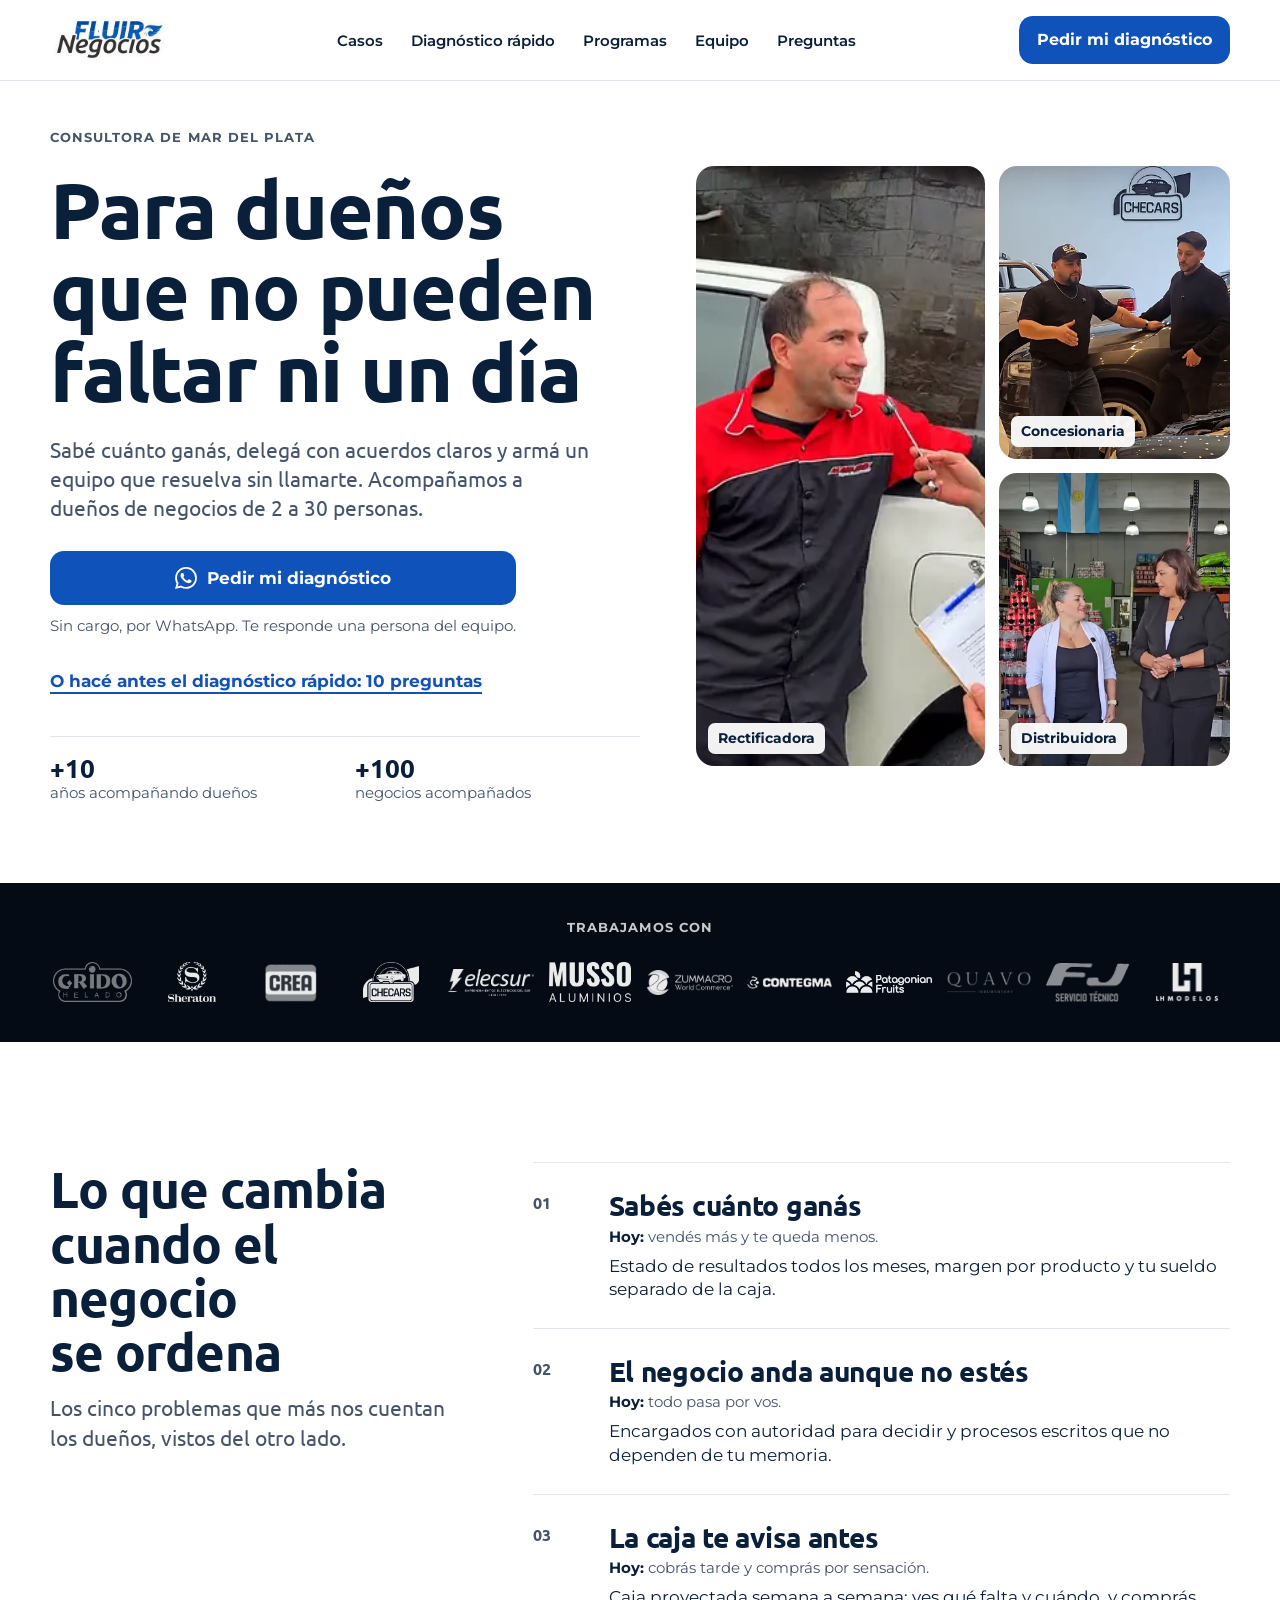
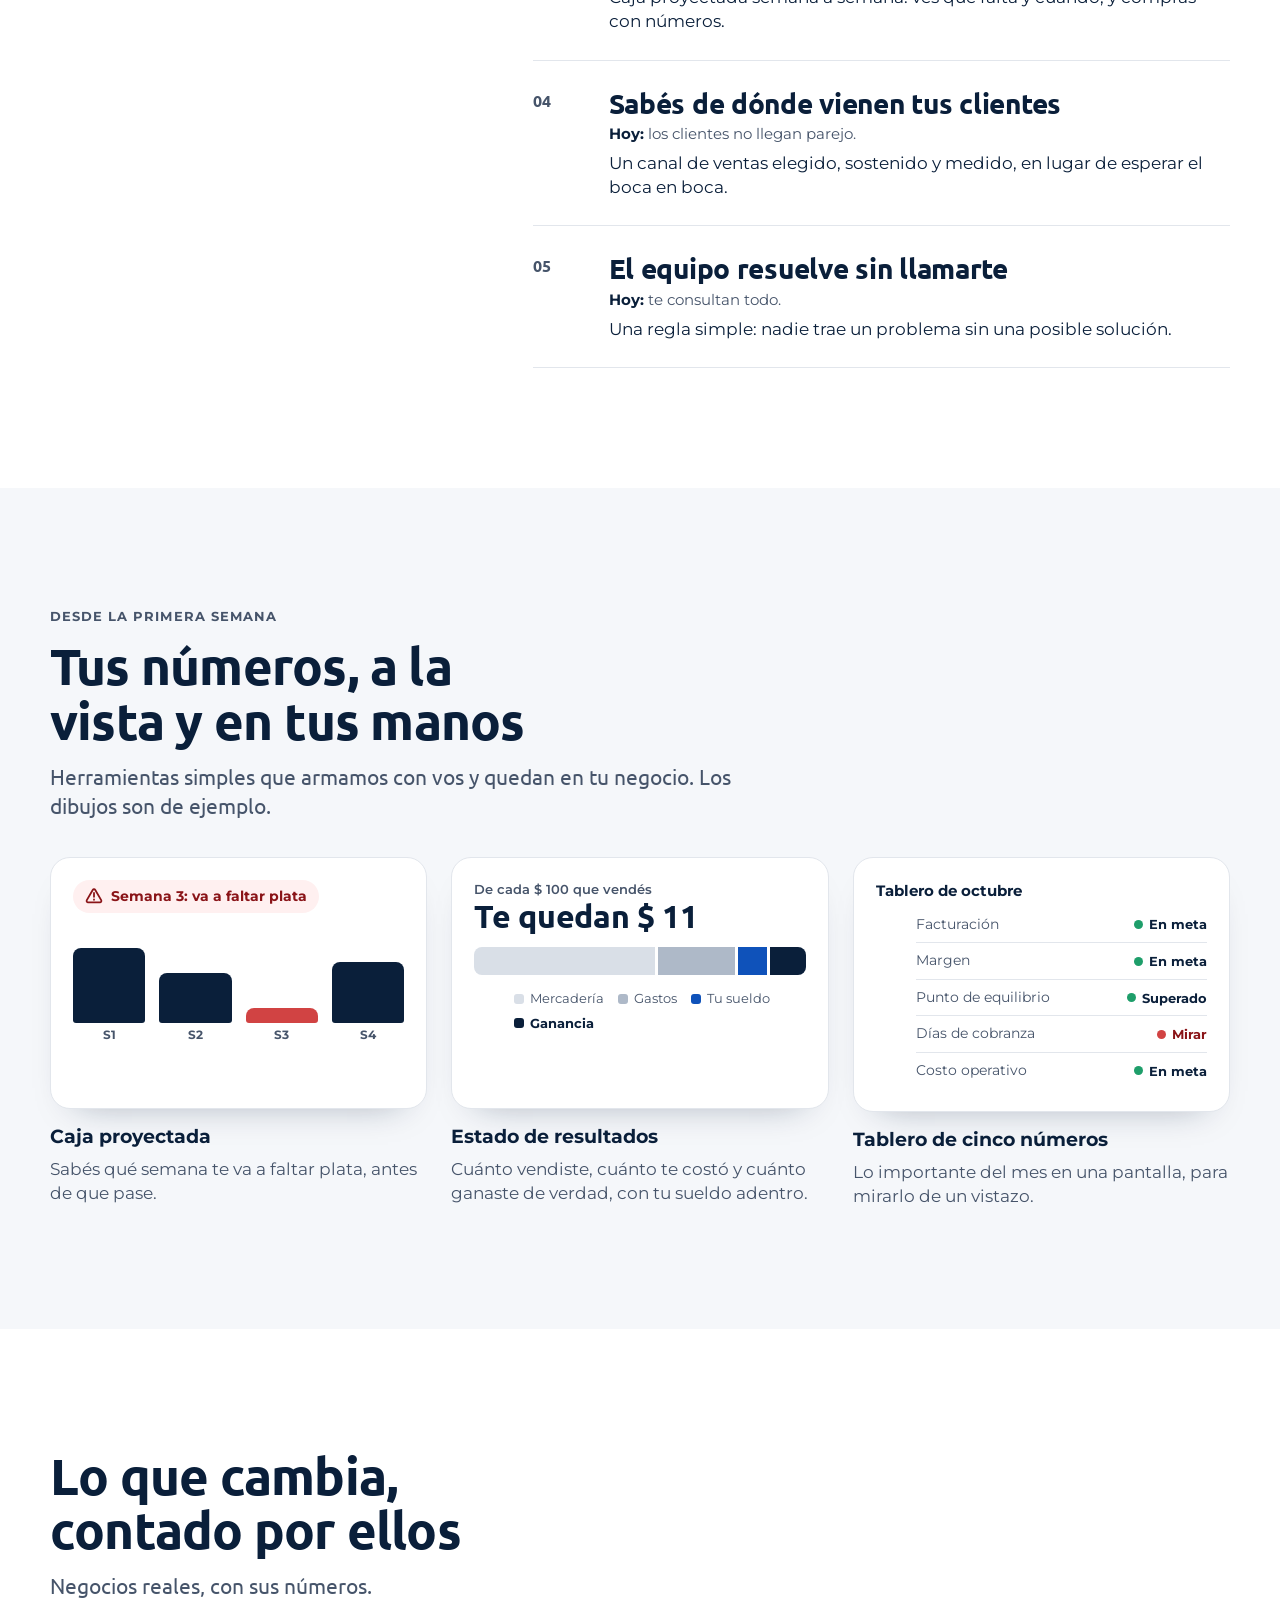
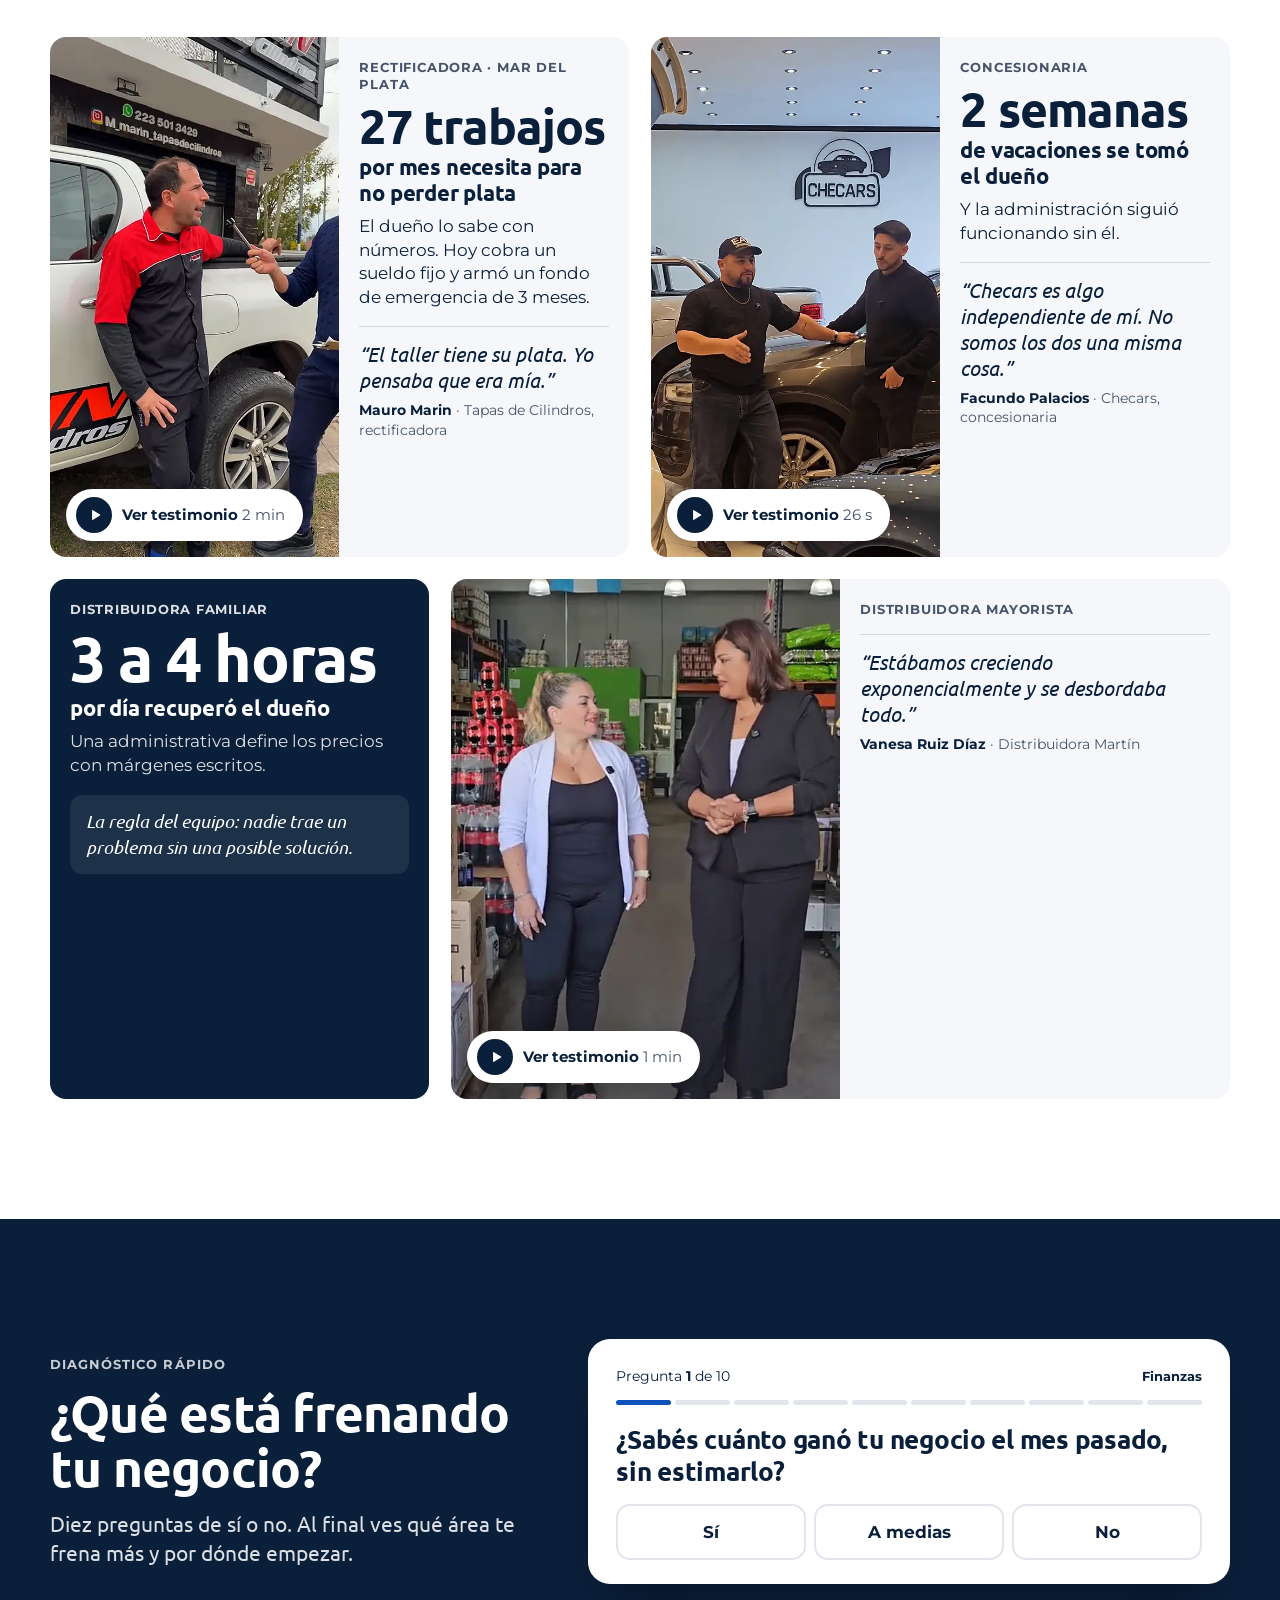
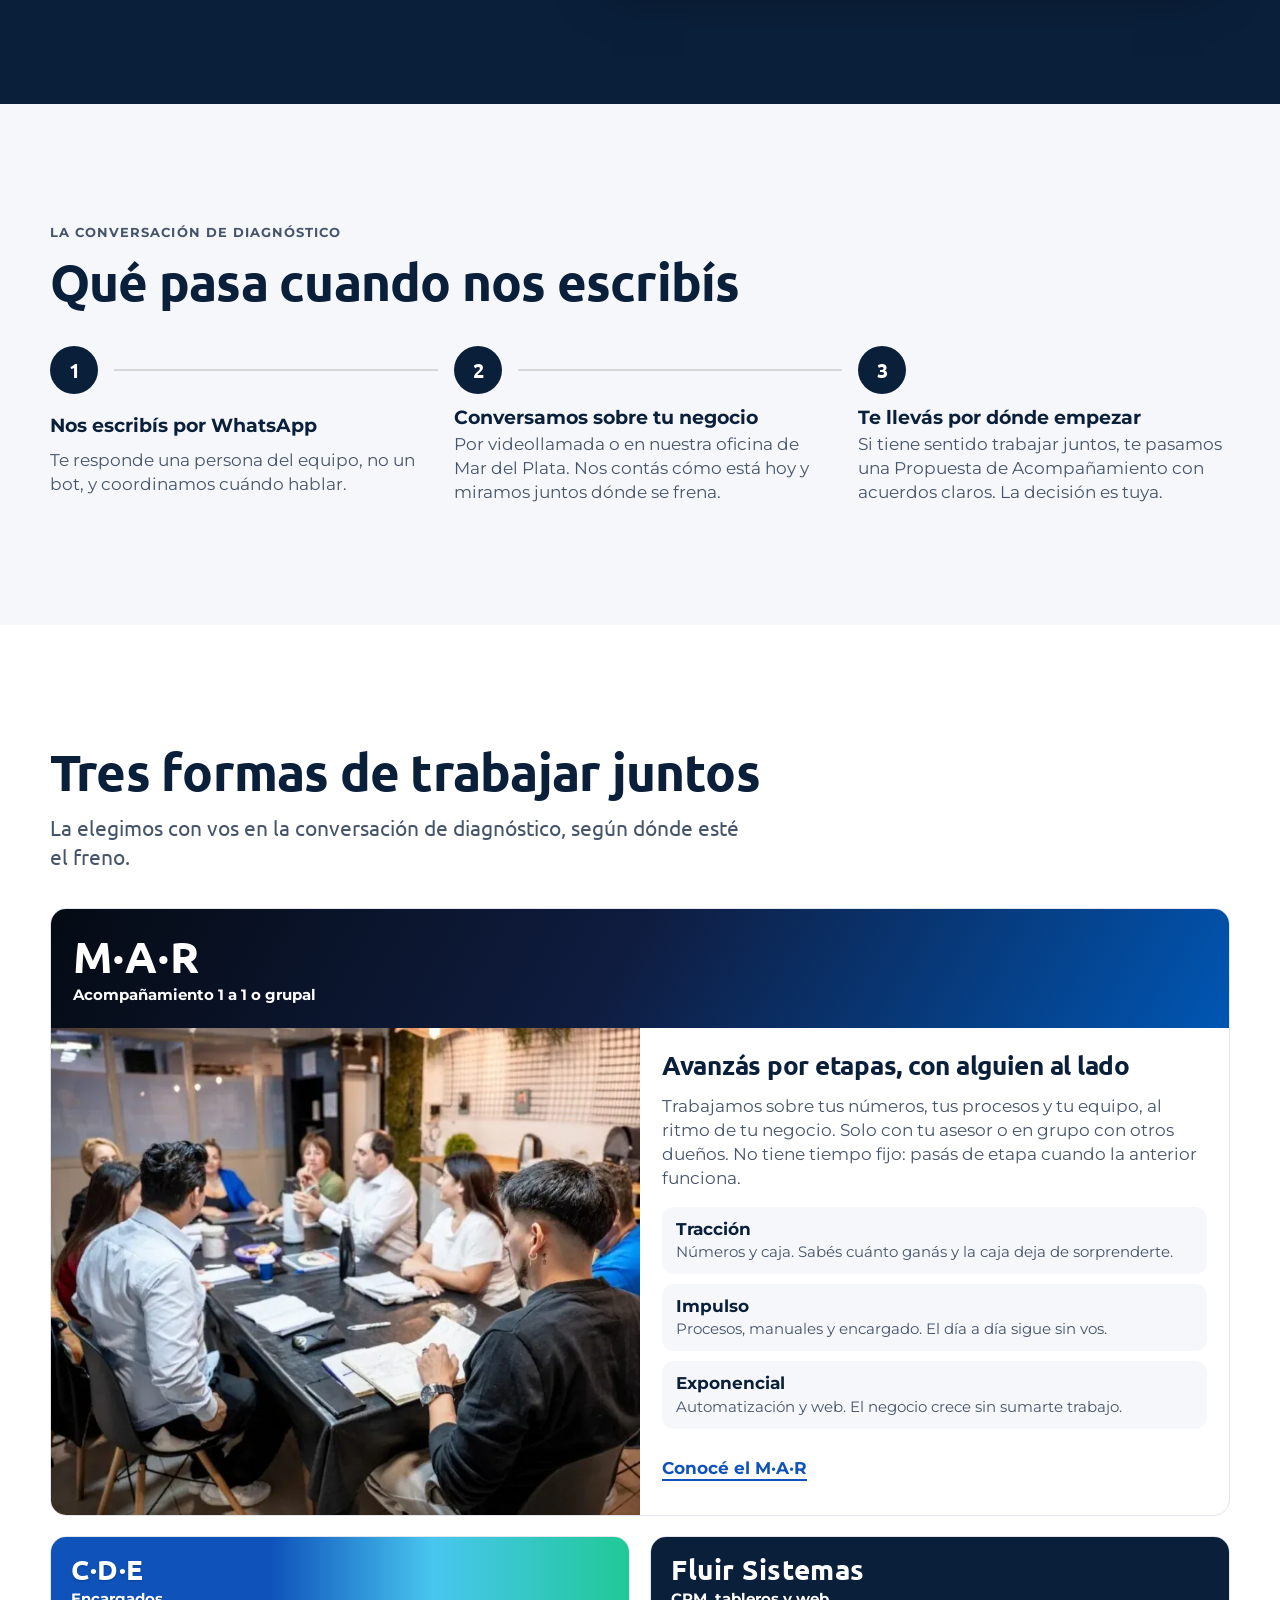
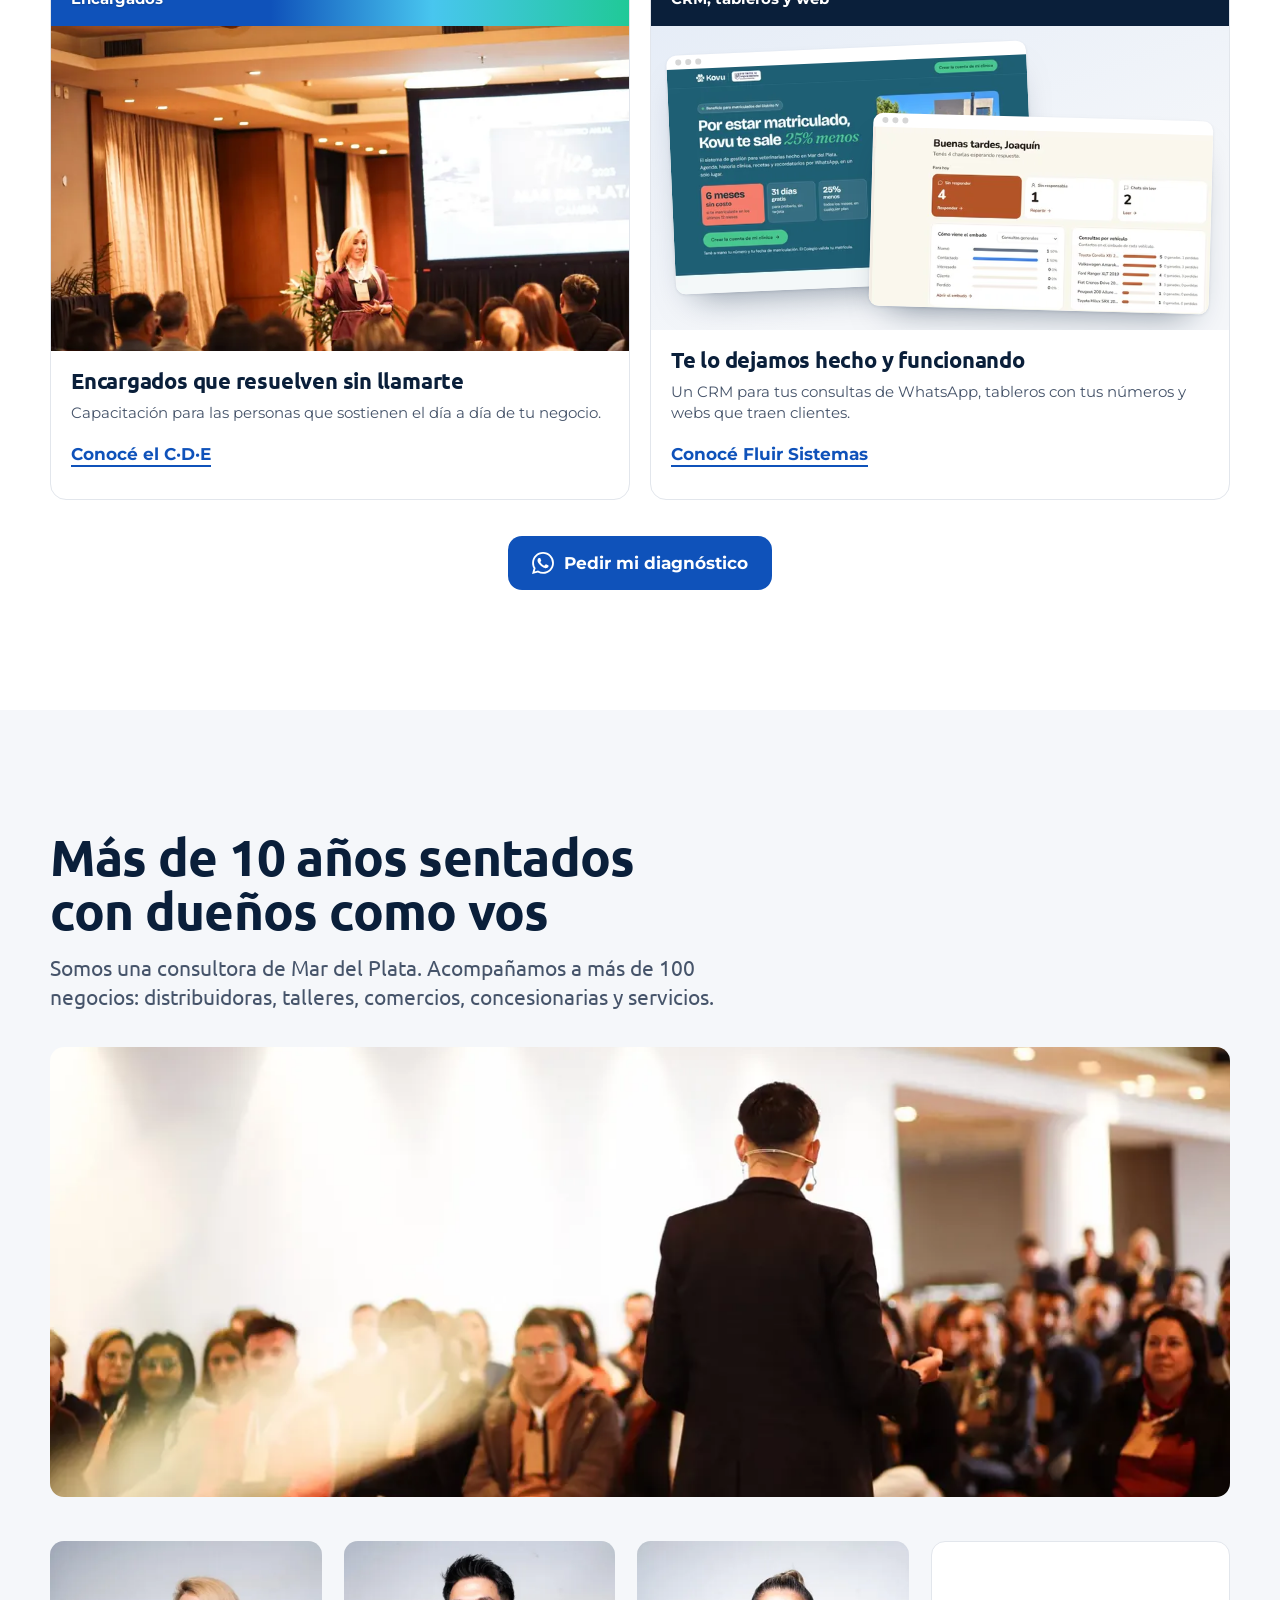
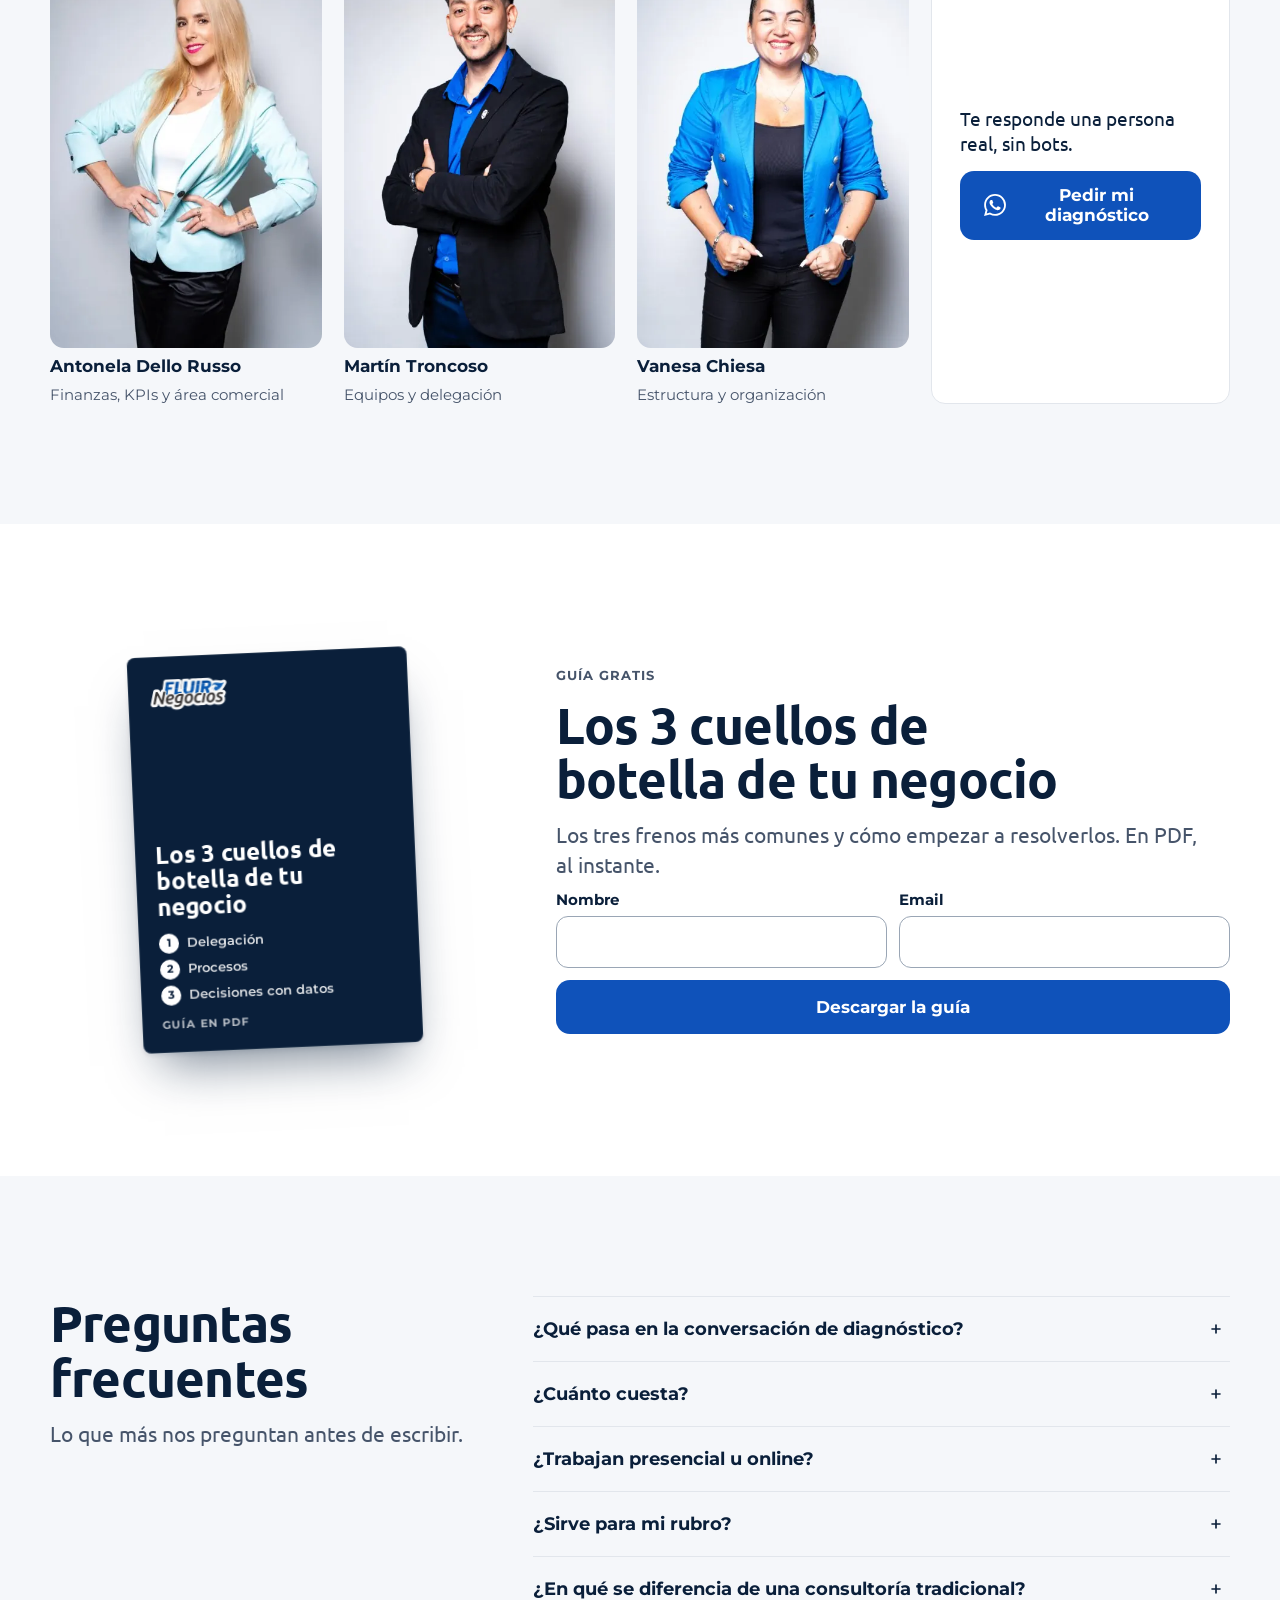
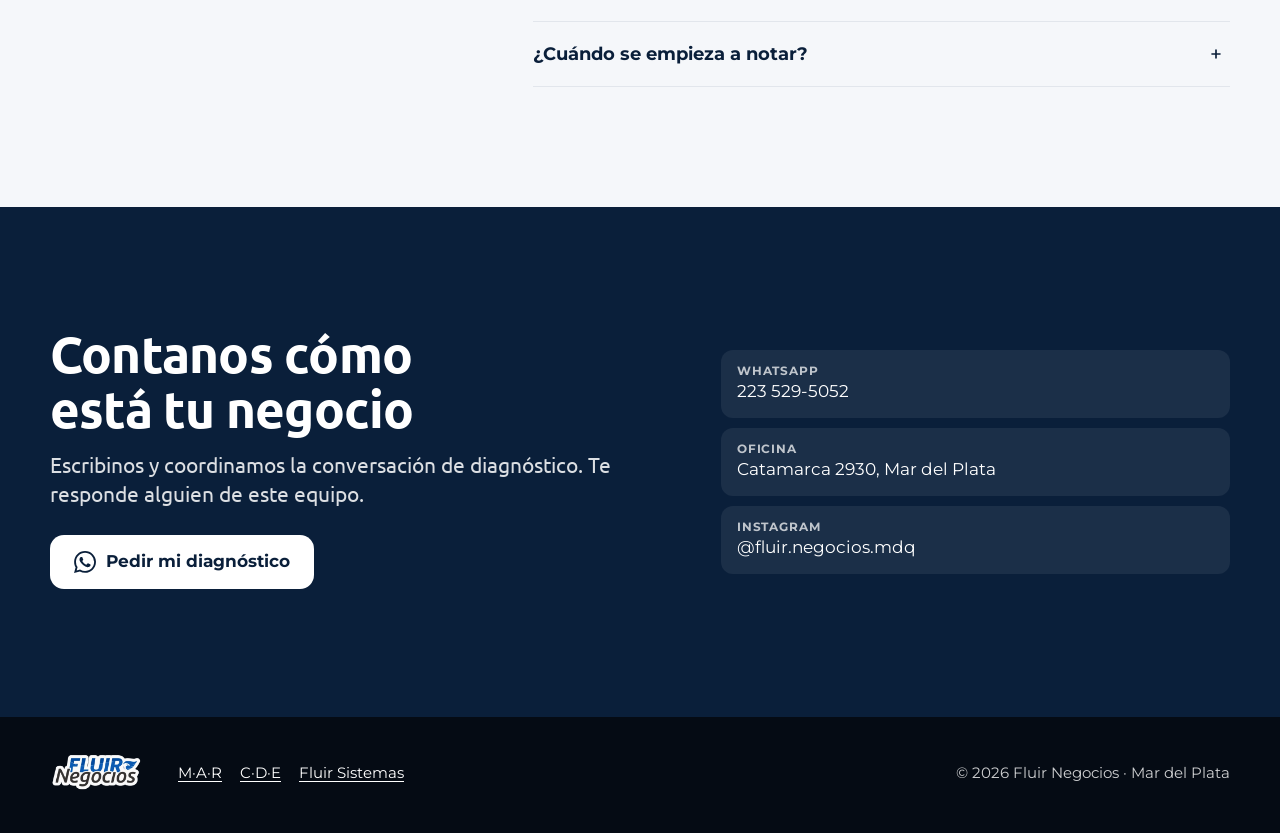
==== index.html @ a4600a8f "Home más simple, diagnóstico rápido de 10 preguntas, M·A·R 1 a 1 o grupal y Sistemas con pantallas r" ====
<!DOCTYPE html>
<html lang="es-AR">
<head>
<meta charset="UTF-8">
<meta name="viewport" content="width=device-width, initial-scale=1, viewport-fit=cover">

<!-- Medición: píxel de Meta 2089699688631959, GA4 G-FYF1E7Y5TY y GTM GTM-W9R963MW.
     El píxel carga de inmediato, con el código estándar de Meta: la campaña web optimiza por
     vistas de la página de destino y necesita el PageView apenas abre la página.
     GA4 y GTM (el contenedor de GTM está vacío) se descargan al primer toque, scroll o tecla,
     o 3 s después de cargar; sus eventos quedan en cola desde el primer momento.
     Para cargarlos también de inmediato: FN_ETIQUETAS_YA = true. -->
<script>
  !function(f,b,e,v,n,t,s)
  {if(f.fbq)return;n=f.fbq=function(){n.callMethod?
  n.callMethod.apply(n,arguments):n.queue.push(arguments)};
  if(!f._fbq)f._fbq=n;n.push=n;n.loaded=!0;n.version='2.0';
  n.queue=[];t=b.createElement(e);t.async=!0;
  t.src=v;s=b.getElementsByTagName(e)[0];
  s.parentNode.insertBefore(t,s)}(window, document,'script',
  'https://connect.facebook.net/en_US/fbevents.js');
  fbq('init', '2089699688631959');
  fbq('track', 'PageView');
</script>
<script>
  window.FN_ETIQUETAS_YA = false;
  window.dataLayer = window.dataLayer || [];
  window.dataLayer.push({ 'gtm.start': new Date().getTime(), event: 'gtm.js' });
  function gtag(){dataLayer.push(arguments);}
  gtag('js', new Date());
  gtag('config', 'G-FYF1E7Y5TY');
  (function () {
    var listo = false, eventos = ['pointerdown', 'touchstart', 'keydown', 'scroll', 'wheel'];
    function cargar() {
      if (listo) return; listo = true;
      eventos.forEach(function (e) { removeEventListener(e, cargar, { passive: true }); });
      ['https://www.googletagmanager.com/gtm.js?id=GTM-W9R963MW',
       'https://www.googletagmanager.com/gtag/js?id=G-FYF1E7Y5TY'].forEach(function (src) {
        var s = document.createElement('script'); s.async = true; s.src = src; document.head.appendChild(s);
      });
    }
    if (window.FN_ETIQUETAS_YA) return cargar();
    eventos.forEach(function (e) { addEventListener(e, cargar, { passive: true }); });
    addEventListener('load', function () { setTimeout(cargar, 3000); });
  })();
</script>
<noscript><img height="1" width="1" style="display:none" alt="" src="https://www.facebook.com/tr?id=2089699688631959&ev=PageView&noscript=1" /></noscript>

<script>
  /* Mientras "Enforce HTTPS" siga apagado en GitHub Pages, esto evita que
     alguien se quede navegando la version http:// del sitio. */
  if (location.protocol === 'http:' && /(^|\.)fluirnegocios\.com$/.test(location.hostname)) {
    location.replace(location.href.replace(/^http:/, 'https:'));
  }
</script>
<meta name="google-site-verification" content="FBVqBIESZSX88BKWi0Phy7TkfMxlfkylsfiB1tqIcnE" />
<title>Consultoría para dueños de negocios en Mar del Plata | Fluir Negocios</title>
<meta name="description" content="Acompañamos a dueños de negocios de 2 a 30 personas a ordenar los números, la delegación y el equipo. Más de 10 años y más de 100 negocios acompañados. Mar del Plata, Argentina y Latinoamérica.">
<link rel="canonical" href="https://fluirnegocios.com/">
<meta name="theme-color" content="#0A1F3A">

<!-- Open Graph -->
<meta property="og:title" content="Fluir Negocios | Para dueños que no pueden faltar ni un día">
<meta property="og:description" content="Ordenamos con vos los números, la delegación y el equipo. Negocios de 2 a 30 personas. Mar del Plata, Argentina y Latinoamérica.">
<meta property="og:image" content="https://fluirnegocios.com/assets/og/og-home-v3.jpg">
<meta property="og:image:width" content="1200">
<meta property="og:image:height" content="630">
<meta property="og:image:alt" content="Fluir Negocios: para dueños que no pueden faltar ni un día">
<meta property="og:type" content="website">
<meta property="og:url" content="https://fluirnegocios.com/">
<meta property="og:locale" content="es_AR">
<meta property="og:site_name" content="Fluir Negocios">
<meta name="twitter:card" content="summary_large_image">
<meta name="twitter:title" content="Fluir Negocios | Para dueños que no pueden faltar ni un día">
<meta name="twitter:description" content="Ordenamos con vos los números, la delegación y el equipo. Mar del Plata, Argentina y Latinoamérica.">
<meta name="twitter:image" content="https://fluirnegocios.com/assets/og/og-home-v3.jpg">

<link rel="icon" href="./assets/logos/favicon.png" type="image/png">

<!-- Tipografías de marca: Ubuntu y Montserrat. Cargan sin bloquear el primer dibujo. -->
<link rel="preconnect" href="https://fonts.googleapis.com">
<link rel="preconnect" href="https://fonts.gstatic.com" crossorigin>
<link rel="stylesheet" href="https://fonts.googleapis.com/css2?family=Montserrat:wght@400;600;700&family=Ubuntu:ital,wght@0,400;0,700;1,400&display=swap" media="print" onload="this.media='all'">
<noscript><link rel="stylesheet" href="https://fonts.googleapis.com/css2?family=Montserrat:wght@400;600;700&family=Ubuntu:ital,wght@0,400;0,700;1,400&display=swap"></noscript>
<style id="css-critico">:root{--zafiro:#0F52BA;--zafiro-hover:#0B4396;--navy:#0A1F3A;--navy-profundo:#050B14;--cian:#00B4D8;--gris-fondo:#F5F7FA;--gris:#D6D6D6;--azul-fluir:#014BA0;--tinta:#0A1F3A;--tinta-2:#46546A;--linea:#E2E6EC;--blanco:#FFFFFF;--ubuntu:"Ubuntu","Ubuntu-respaldo",system-ui,sans-serif;--montserrat:"Montserrat","Montserrat-respaldo",system-ui,sans-serif;--borde:16px;--borde-chico:10px;--ancho:1180px;--lado:20px;--bloque:72px;--barra-alto:0px;--foco:var(--navy)}@font-face{font-family:"Ubuntu-respaldo";src:local("Arial");font-weight:400;size-adjust:100%;ascent-override:93.2%;descent-override:18.9%;line-gap-override:0%}@font-face{font-family:"Ubuntu-respaldo";src:local("Arial Bold"),local("Arial-BoldMT");font-weight:700;size-adjust:98%;ascent-override:95.1%;descent-override:19.3%;line-gap-override:0%}@font-face{font-family:"Montserrat-respaldo";src:local("Arial");font-weight:400;size-adjust:111.5%;ascent-override:86.8%;descent-override:22.5%;line-gap-override:0%}@font-face{font-family:"Montserrat-respaldo";src:local("Arial Bold"),local("Arial-BoldMT");font-weight:600 700;size-adjust:109.5%;ascent-override:88.4%;descent-override:22.9%;line-gap-override:0%}*,*::before,*::after{box-sizing:border-box}html{-webkit-text-size-adjust:100%;text-size-adjust:100%;scroll-behavior:smooth}@media (prefers-reduced-motion:reduce){html{scroll-behavior:auto}}body{margin:0;background:var(--blanco);color:var(--tinta);font:400 1.0625rem/1.4 var(--montserrat);overflow-x:hidden}img,video,svg{display:block;max-width:100%}img{height:auto}a{color:var(--zafiro);text-underline-offset:3px}h1,h2,h3,h4,p,ol,ul,figure,blockquote,dl,dd{margin:0}ul[role="list"],ol[role="list"]{list-style:none;padding:0}button,input{font:inherit;color:inherit}[hidden]{display:none !important}:focus-visible{outline:3px solid var(--foco);outline-offset:3px;border-radius:6px}.oscuro{--foco:#FFFFFF}.solo-lector{position:absolute !important;width:1px;height:1px;padding:0;margin:-1px;overflow:hidden;clip:rect(0 0 0 0);white-space:nowrap;border:0}.saltar{position:absolute;left:12px;top:-60px;z-index:50;background:var(--navy);color:#fff;padding:12px 16px;border-radius:8px;font-weight:700}.saltar:focus{top:12px}.titular,h1,h2{font-family:var(--ubuntu);font-weight:700;letter-spacing:-0.015em;text-wrap:balance}h1{font-size:clamp(2.45rem,9.6vw,4.6rem);line-height:1.02}h2{font-size:clamp(1.95rem,7.2vw,3.2rem);line-height:1.06}h3{font-family:var(--montserrat);font-weight:700;font-size:1.1875rem;line-height:1.25}.bajada{font-family:var(--ubuntu);font-weight:400;font-size:1.1875rem;line-height:1.4;color:var(--tinta-2);text-wrap:pretty}.oscuro .bajada{color:rgba(255,255,255,0.86)}.antetitulo{font:700 0.8125rem/1.3 var(--montserrat);letter-spacing:0.08em;text-transform:uppercase;color:var(--tinta-2)}.oscuro .antetitulo{color:rgba(255,255,255,0.78)}.cita{font-family:var(--ubuntu);font-style:italic;font-weight:400}.contenedor{width:100%;max-width:calc(var(--ancho) + var(--lado) * 2);margin:0 auto;padding:0 var(--lado)}.bloque{padding:var(--bloque) 0}.bloque--gris{background:var(--gris-fondo)}.oscuro{background:var(--navy);color:#fff}.cabeza{display:grid;gap:14px;margin-bottom:36px;max-width:46rem}.boton{display:inline-flex;align-items:center;justify-content:center;gap:10px;min-height:54px;padding:14px 24px;border:0;border-radius:14px;background:var(--zafiro);color:#fff;text-decoration:none;cursor:pointer;font:700 1.0625rem/1.2 var(--montserrat);text-align:center;transition:background-color 0.15s ease,transform 0.15s ease}.boton:hover{background:var(--zafiro-hover)}.boton:active{transform:translateY(1px)}.boton svg{width:22px;height:22px;flex:none}.boton--claro{background:#fff;color:var(--navy)}.boton--claro:hover{background:#E9EEF5}.boton--ancho{width:100%}.boton--chico{min-height:48px;padding:10px 18px;font-size:1rem}.enlace{display:inline-flex;align-items:center;gap:8px;min-height:48px;font-weight:700;color:var(--zafiro);text-decoration:underline;text-decoration-thickness:2px;text-underline-offset:5px}.enlace:hover{text-decoration-thickness:3px}.oscuro .enlace{color:#fff}.nota{font-size:0.9375rem;color:var(--tinta-2)}.oscuro .nota{color:rgba(255,255,255,0.8)}.cabecera{position:relative;z-index:5;background:#fff;border-bottom:1px solid var(--linea)}.cabecera .contenedor{display:flex;align-items:center;justify-content:space-between;gap:16px;min-height:68px}.marca{display:inline-flex;align-items:center;min-height:48px}.marca img{width:108px;height:auto}.menu{display:none}.cabecera__accion{display:none}.portada{padding:28px 0 56px;background:#fff}.portada__grilla{display:grid;gap:32px}.portada__texto{display:grid;gap:18px;align-content:start}.portada .bajada{max-width:34rem}.portada__accion{display:grid;gap:10px;margin-top:6px}.portada__accion .nota{text-align:center}.cifras{display:grid;grid-template-columns:1fr 1fr;gap:10px 20px;margin-top:8px;padding-top:18px;border-top:1px solid var(--linea)}.cifra{display:grid;gap:2px}.cifra b{font:700 1.6rem/1 var(--ubuntu)}.cifra span{font-size:0.9375rem;color:var(--tinta-2)}.oscuro .cifra span{color:rgba(255,255,255,0.8)}.mosaico{display:grid;grid-template-columns:repeat(3,1fr);gap:8px}.mosaico figure{position:relative;border-radius:14px;overflow:hidden;background:var(--gris-fondo);aspect-ratio:4 / 5}.mosaico img{width:100%;height:100%;object-fit:cover}.mosaico figcaption{position:absolute;left:6px;bottom:6px;right:6px;font:700 0.75rem/1.2 var(--montserrat);color:var(--navy);background:rgba(255,255,255,0.94);padding:5px 7px;border-radius:7px;width:fit-content;max-width:calc(100% - 12px)}.clientes{background:var(--navy-profundo);color:#fff;padding:36px 0}.clientes p{text-align:center;margin-bottom:18px}.logos{display:grid;grid-template-columns:repeat(3,1fr);gap:18px 14px;align-items:center}.logos li{display:grid;place-items:center;height:48px}.logos img{max-height:40px;max-width:100%;width:auto;object-fit:contain;opacity:0.92}.oscuro .paso::before{background:#fff;color:var(--navy)}.oscuro .paso::after{background:rgba(255,255,255,0.25)}.oscuro .paso p{color:rgba(255,255,255,0.82)}.barra-inferior{position:fixed;left:0;right:0;bottom:0;z-index:20;padding:10px var(--lado) calc(10px + env(safe-area-inset-bottom));background:#fff;border-top:1px solid var(--linea);box-shadow:0 -6px 20px rgba(10,31,58,0.08);transform:translateY(110%);transition:transform 0.25s ease,visibility 0.25s;visibility:hidden}.barra-inferior.visible{transform:none;visibility:visible}.barra-inferior .boton{width:100%;min-height:52px}.con-barra{--barra-alto:calc(74px + env(safe-area-inset-bottom))}@media (prefers-reduced-motion:reduce){.barra-inferior{transition:none}}.campana .portada{padding-top:20px;padding-bottom:40px}.campana .cabecera{border-bottom:0}.campana .cabecera .contenedor{min-height:60px;justify-content:flex-start}.campana .bloque{padding:52px 0}.campana .cabeza{margin-bottom:26px}@media (min-width:720px){:root{--lado:32px;--bloque:96px}.portada{padding:48px 0 80px}.portada__accion{grid-template-columns:auto;justify-content:start}.portada__accion .nota{text-align:left}.mosaico{gap:12px}.logos{grid-template-columns:repeat(6,1fr)}}@media (min-width:1024px){:root{--bloque:120px}.menu{display:flex;gap:4px}.menu a{display:inline-flex;align-items:center;min-height:48px;padding:0 12px;color:var(--tinta);text-decoration:none;font-weight:600;font-size:0.9375rem;border-radius:8px}.menu a:hover{background:var(--gris-fondo)}.cabecera__accion{display:inline-flex}.cabecera .contenedor{min-height:80px}.marca img{width:124px}.portada__grilla{grid-template-columns:1.05fr 0.95fr;gap:56px;align-items:center}.portada__texto{gap:22px}.bajada{font-size:1.3125rem}.mosaico{grid-template-columns:1.25fr 1fr;grid-template-rows:1fr 1fr;gap:14px;height:600px}.mosaico figure{aspect-ratio:auto;border-radius:18px}.mosaico figure:first-child{grid-row:span 2}.mosaico figcaption{left:12px;bottom:12px;font-size:0.875rem;padding:7px 10px}.logos{grid-template-columns:repeat(12,1fr)}.clientes p{margin-bottom:22px}}@media (min-width:1280px){h1{font-size:5rem}}.recortes{position:relative;margin:0;min-height:232px;padding:22px 20px 30px;overflow:hidden;background:linear-gradient(160deg,#E6EDF7 0%,#F5F7FA 70%)}.recorte{position:relative;display:block;padding-top:14px;border-radius:10px;overflow:hidden;background:#fff;box-shadow:0 20px 36px -20px rgba(10,31,58,0.5),0 1px 3px rgba(10,31,58,0.1)}.recorte::before{content:"";position:absolute;top:4px;left:9px;width:6px;height:6px;border-radius:50%;background:#D6D6D6;box-shadow:10px 0 0 #D6D6D6,20px 0 0 #D6D6D6}.recorte img{display:block;width:100%;height:auto}.recorte--atras{width:74%;max-width:360px;transform:rotate(-2.5deg)}.recorte--frente{position:absolute;right:18px;bottom:20px;width:70%;max-width:340px;transform:rotate(1.5deg)}.recortes--grande{border-radius:22px;min-height:300px;padding:26px 22px 40px}.recortes--grande .recorte--atras{width:80%;max-width:470px}.recortes--grande .recorte--frente{width:68%;max-width:420px;right:20px;bottom:26px}@media (min-width:720px){.recortes{min-height:280px}.recortes--grande{min-height:380px}}.cabeza--pegada{margin-bottom:8px}.con-barra .pie{padding-bottom:calc(36px + var(--barra-alto))}.con-barra .pie--chico{padding-bottom:calc(26px + var(--barra-alto))}@media (min-width:1024px){.campana h1{font-size:4.1rem}}.programa-cabeza{color:#fff}.programa-cabeza .contenedor{display:flex;flex-direction:column;align-items:flex-start;gap:6px;padding-top:22px;padding-bottom:20px}.programa-cabeza b{font:700 2.5rem/1 var(--ubuntu);letter-spacing:0.02em}.programa-cabeza span{font:700 0.9375rem/1.3 var(--montserrat)}.programa-cabeza--mar{background:linear-gradient(90deg,#050B14 0%,#0F1C3F 55%,#0056B3 100%)}.programa-cabeza--cde{background:linear-gradient(270deg,#20C997 0%,#48C6EF 30%,#0F52BA 58%,#0F52BA 100%)}.programa-cabeza--sistemas{background:var(--navy)}.programa-cabeza--cde b,.programa-cabeza--cde span{text-shadow:0 1px 2px rgba(5,11,20,0.25)}.portada--programa{padding-top:28px}.portada__foto{margin:0;border-radius:var(--borde);overflow:hidden;background:var(--gris-fondo)}.portada__foto img{width:100%;aspect-ratio:4 / 3;object-fit:cover}.portada__foto figcaption{font-size:0.875rem;color:var(--tinta-2);padding:10px 2px 0;background:#fff}.portada__visual{display:grid;align-content:center;padding:18px;border-radius:var(--borde);background:var(--gris-fondo)}.ficha{display:grid;grid-template-columns:1fr 1fr;gap:8px;margin-top:4px}.ficha li{display:grid;gap:2px;padding:12px 14px;border-radius:12px;background:var(--gris-fondo)}.ficha small{font:700 0.6875rem/1.2 var(--montserrat);letter-spacing:0.08em;text-transform:uppercase;color:var(--tinta-2)}.ficha b{font-size:0.9375rem;line-height:1.3}.cita-foto{display:grid;gap:0;border-radius:var(--borde);overflow:hidden;background:var(--gris-fondo)}.cita-foto img{width:100%;aspect-ratio:4 / 3;object-fit:cover}.cita-foto blockquote{padding:22px 20px 24px}.cita-foto blockquote p{font-family:var(--ubuntu);font-style:italic;font-size:1.375rem;line-height:1.3}.cita-foto blockquote footer{margin-top:10px;font-size:0.875rem;color:var(--tinta-2)}@media (min-width:720px){.ficha{grid-template-columns:repeat(4,1fr)}.cita-foto{grid-template-columns:1fr 1fr;align-items:center}.cita-foto img{height:100%;aspect-ratio:auto;min-height:360px}.cita-foto blockquote{padding:36px}}@media (min-width:1024px){.programa-cabeza .contenedor{padding-top:26px;padding-bottom:24px}.programa-cabeza b{font-size:3rem}.portada--programa .portada__grilla{grid-template-columns:1.05fr 0.95fr}.portada__foto img{aspect-ratio:4 / 5;max-height:600px}}@media (min-width:1024px){.portada--programa .ficha{grid-template-columns:1fr 1fr}}.cita-grande{margin-top:20px;padding:28px 22px;border-radius:var(--borde);background:var(--navy);color:#fff}.cita-grande blockquote p{font-family:var(--ubuntu);font-style:italic;font-size:clamp(1.375rem,4.6vw,2rem);line-height:1.3;max-width:40rem}.cita-grande blockquote footer{margin-top:14px;font-size:0.9375rem;color:rgba(255,255,255,0.82)}.cita-grande blockquote footer b{color:#fff}@media (min-width:720px){.cita-grande{padding:44px 48px}}.oscuro .puntos i{background:rgba(255,255,255,0.3)}.oscuro .puntos i.activo{background:#fff}@media (max-width:719px){:root{--bloque:56px}.cabeza{margin-bottom:24px;gap:10px}.recortes{min-height:0;padding:16px 14px 22px}.logos{grid-template-columns:repeat(4,1fr);gap:14px 10px}.logos li{height:40px}.logos img{max-height:32px}.clientes{padding:28px 0}.portada__foto img{aspect-ratio:16 / 10}}@media (min-width:1024px){.barra-inferior{display:none}.con-barra{--barra-alto:0px}}.ficha li>.enlace{min-height:48px}html:not([data-h]) [data-variante]:not([data-variante~="base"]),html[data-h="plata"] [data-variante]:not([data-variante~="plata"]),html[data-h="equipo"] [data-variante]:not([data-variante~="equipo"]),html[data-h="grupo"] [data-variante]:not([data-variante~="grupo"]){display:none !important}.dg-cabecera{padding:14px 0 0}.dg-cabecera img{width:112px;height:auto;display:block}.dg-portada{padding:20px 0 44px}.dg-portada__grilla{display:grid;gap:24px}.dg-texto{display:grid;gap:16px;align-content:start}.dg-texto h1{font-size:clamp(2.45rem,10vw,4.4rem);line-height:1.02;letter-spacing:-0.02em}.dg-texto .bajada{font-size:1.1875rem;max-width:32rem}.dg-accion{display:grid;gap:10px;margin-top:6px}.dg-accion .boton{min-height:58px;font-size:1.125rem}.dg-accion .nota{font-size:0.9375rem}.dg-escena{position:relative}.dg-escena__foto{margin:0;border-radius:22px;overflow:hidden;background:var(--gris-fondo)}.dg-escena__foto img{width:100%;aspect-ratio:16 / 10;object-fit:cover;object-position:50% 42%}html.dg-anima .dg-escena:not(.v-foto) .dg-escena__foto img{transform:scale(1.07)}.dg-chat{--dg-burbuja:#E8EEF8;position:relative;z-index:1;display:grid;gap:10px;margin:-84px 12px 0;padding:12px;border-radius:20px;background:#fff;border:1px solid var(--linea);box-shadow:0 22px 44px -20px rgba(10,31,58,0.42),0 2px 6px rgba(10,31,58,0.06);color:var(--tinta);text-decoration:none;cursor:pointer;-webkit-tap-highlight-color:transparent}.dg-chat:focus-visible{outline:3px solid var(--navy);outline-offset:3px}.dg-chat__barra{display:flex;align-items:center;gap:10px;padding:0 2px}.dg-chat__barra b{display:block;font-size:0.9375rem;line-height:1.2}.dg-chat__barra small{display:block;font-size:0.75rem;color:var(--tinta-2)}.dg-caras{display:flex;flex:none}.dg-caras img{width:32px;height:32px;border-radius:50%;object-fit:cover;object-position:50% 12%;border:2px solid #fff;background:#EEF0F3}.dg-caras img + img{margin-left:-9px}.dg-chat__cuerpo{display:grid;gap:8px;padding:12px 10px;border-radius:14px;background:var(--gris-fondo)}.dg-chat__mia,.dg-chat__suya{display:block;max-width:88%;padding:8px 12px;font-size:0.9375rem;line-height:1.3}.dg-chat__mia{display:flow-root;justify-self:end;border-radius:16px 16px 4px 16px;background:var(--dg-burbuja);color:var(--navy);font-weight:600}.dg-chat__mia small{float:right;margin:3px 0 0 8px;font-size:0.6875rem;font-weight:700;letter-spacing:-0.12em;color:var(--zafiro)}.dg-chat__lugar{display:grid;justify-items:start;align-items:start}.dg-chat__lugar>*{grid-area:1 / 1}.dg-chat__suya{border-radius:16px 16px 16px 4px;background:#fff;font-weight:500;box-shadow:0 1px 1px rgba(10,31,58,0.06)}.dg-chat__escribe{display:inline-flex;gap:4px;padding:12px;border-radius:16px 16px 16px 4px;background:#fff;opacity:0}.dg-chat__escribe i{width:6px;height:6px;border-radius:50%;background:var(--tinta-2)}.dg-chat.v-escribe:not(.v-suya) .dg-chat__escribe{opacity:1}.dg-chat__redactar{display:flex;align-items:center;gap:8px}.dg-chat__campo{flex:1;display:grid;align-items:center;min-width:0;min-height:44px;padding:0 14px;border-radius:999px;border:1px solid var(--linea);background:#fff;font-size:0.9375rem}.dg-chat__campo>*{grid-area:1 / 1;overflow:hidden;white-space:nowrap;text-overflow:ellipsis}.dg-chat__tipeo{font-weight:500}.dg-chat__guia{color:var(--tinta-2);font-weight:600}.dg-chat__guia .clic{display:none}@media (hover:hover) and (pointer:fine){.dg-chat__guia .toca{display:none}.dg-chat__guia .clic{display:inline}}.dg-chat__enviar{position:relative;z-index:0;flex:none;display:grid;place-items:center;width:44px;height:44px;border-radius:50%;background:var(--zafiro);color:#fff}.dg-chat__enviar svg{width:20px;height:20px;fill:currentColor;margin-left:3px}html.dg-anima .dg-chat:not(.v-mia) .dg-chat__mia{opacity:0;transform:translateY(14px) scale(0.9)}html.dg-anima .dg-chat:not(.v-leido) .dg-chat__mia small{color:var(--tinta-2)}html.dg-anima .dg-chat:not(.v-suya) .dg-chat__suya{opacity:0;transform:translateY(10px) scale(0.92)}html.dg-anima .dg-chat:not(.v-suya) .dg-chat__guia{opacity:0}html.dg-anima .dg-chat:not(.v-mia) .dg-chat__tipeo::after{content:"";display:inline-block;width:2px;height:1.15em;margin-left:1px;vertical-align:-0.22em;background:var(--zafiro)}html.dg-anima:not(.dg-js) .dg-chat:not(.v-mia) .dg-chat__mia,html.dg-anima:not(.dg-js) .dg-chat:not(.v-suya) .dg-chat__suya,html.dg-anima:not(.dg-js) .dg-chat:not(.v-suya) .dg-chat__guia{animation:dg-respaldo 0.4s ease 5s forwards}.dg-prueba{display:grid;gap:14px;margin-top:10px}.dg-prueba p{font-size:0.9375rem;color:var(--tinta-2)}.dg-prueba p b{color:var(--tinta)}.dg-logos{display:grid;grid-template-columns:repeat(4,1fr);gap:16px;align-items:center}.dg-logos img{max-height:30px;width:auto;max-width:100%;margin:0 auto;filter:grayscale(1);opacity:0.75}.con-barra .dg-pie{padding-bottom:calc(24px + var(--barra-alto))}@media (min-width:720px){.dg-accion{justify-items:start}.dg-accion .boton,.dg-cierre .boton,.dg-pasos__accion .boton{padding:14px 34px}.dg-escena{max-width:560px}.dg-escena__foto img{aspect-ratio:4 / 3}.dg-chat{width:350px;margin:-110px -14px 0 auto}}@media (min-width:1024px){.dg-cabecera{padding-top:28px}.dg-cabecera img{width:128px}.dg-portada{padding:40px 0 96px}.dg-portada__grilla{grid-template-columns:1fr 1fr;grid-template-areas:"texto escena" "prueba escena";column-gap:72px;row-gap:40px;align-items:center}.dg-texto{grid-area:texto;align-self:end;gap:20px}.dg-escena{grid-area:escena;max-width:none}.dg-prueba{grid-area:prueba;align-self:start;margin-top:0;max-width:460px}.dg-escena__foto img{aspect-ratio:4 / 5;object-position:46% 50%}.dg-chat{position:absolute;left:-56px;bottom:36px;width:356px;margin:0}}</style>
<link rel="preload" href="./assets/css/fluir.css?v=9" as="style" onload="this.onload=null;this.rel='stylesheet'">
<noscript><link rel="stylesheet" href="./assets/css/fluir.css?v=9"></noscript>

</head>
<body data-pagina="home">
<!-- Google Tag Manager (noscript) -->
<noscript><iframe src="https://www.googletagmanager.com/ns.html?id=GTM-W9R963MW" height="0" width="0" style="display:none;visibility:hidden"></iframe></noscript>
<!-- End Google Tag Manager (noscript) -->

<svg width="0" height="0" style="position:absolute" aria-hidden="true" focusable="false">
  <symbol id="i-wa" viewBox="0 0 24 24"><path fill="currentColor" d="M17.47 14.38c-.3-.15-1.76-.87-2.03-.97-.27-.1-.47-.15-.67.15-.2.3-.77.97-.94 1.16-.17.2-.35.22-.64.08-.3-.15-1.26-.47-2.39-1.48-.88-.79-1.48-1.76-1.65-2.06-.17-.3-.02-.46.13-.6.13-.14.3-.35.45-.52.15-.18.2-.3.3-.5.1-.2.05-.37-.03-.52-.07-.15-.67-1.61-.92-2.2-.24-.58-.49-.5-.67-.51h-.57c-.2 0-.52.07-.79.37-.27.3-1.04 1.02-1.04 2.48s1.07 2.88 1.21 3.07c.15.2 2.1 3.2 5.08 4.49.71.3 1.26.49 1.7.63.71.22 1.36.19 1.87.12.57-.09 1.76-.72 2-1.42.25-.69.25-1.29.18-1.41-.08-.13-.27-.2-.57-.35m-5.42 7.4h-.01a9.87 9.87 0 0 1-5.03-1.38l-.36-.21-3.74.98 1-3.65-.24-.37a9.86 9.86 0 0 1-1.51-5.26c0-5.45 4.44-9.88 9.89-9.88 2.64 0 5.12 1.03 6.99 2.9a9.83 9.83 0 0 1 2.89 6.99c0 5.45-4.44 9.88-9.88 9.88m8.41-18.3A11.82 11.82 0 0 0 12.05 0C5.5 0 .16 5.34.16 11.89c0 2.1.55 4.14 1.59 5.95L.06 24l6.3-1.65a11.88 11.88 0 0 0 5.69 1.45h.01c6.55 0 11.89-5.34 11.89-11.89 0-3.18-1.24-6.17-3.48-8.41"/></symbol>
  <symbol id="i-play" viewBox="0 0 24 24"><path d="M7 4.5v15a1 1 0 0 0 1.52.85l12-7.5a1 1 0 0 0 0-1.7l-12-7.5A1 1 0 0 0 7 4.5Z"/></symbol>
  <symbol id="i-aviso" viewBox="0 0 24 24"><path fill="none" stroke="currentColor" stroke-width="2.4" stroke-linecap="round" d="M12 8v5m0 3.5v.5M10.3 3.9 2.4 17.5A2 2 0 0 0 4.1 20.5h15.8a2 2 0 0 0 1.7-3L13.7 3.9a2 2 0 0 0-3.4 0Z"/></symbol>
</svg>

<a class="saltar" href="#contenido">Saltar al contenido</a>

<header class="cabecera">
  <div class="contenedor">
    <a class="marca" href="./" aria-label="Fluir Negocios, inicio"><img src="./assets/logos/logo-340.webp" alt="Fluir Negocios" width="340" height="132"></a>
    <nav class="menu" aria-label="Secciones">
      <a href="#casos">Casos</a>
      <a href="#rueda">Diagnóstico rápido</a>
      <a href="#programas">Programas</a>
      <a href="#quienes-somos">Equipo</a>
      <a href="#faq">Preguntas</a>
    </nav>
    <a class="boton boton--chico cabecera__accion" href="https://wa.me/5492235295052?text=Hola%2C%20quiero%20mi%20diagn%C3%B3stico." data-wa data-cta="cabecera" target="_blank" rel="noopener">Pedir mi diagnóstico</a>
  </div>
</header>

<main id="contenido">

  <!-- Portada -->
  <section class="portada" aria-labelledby="titulo-portada">
    <div class="contenedor portada__grilla">
      <div class="portada__texto">
        <p class="antetitulo">Consultora de Mar del Plata</p>
        <h1 id="titulo-portada">Para dueños que no pueden faltar ni un día</h1>
        <p class="bajada">Sabé cuánto ganás, delegá con acuerdos claros y armá un equipo que resuelva sin llamarte. Acompañamos a dueños de negocios de 2 a 30 personas.</p>
        <div class="portada__accion" data-oculta-barra>
          <a class="boton" href="https://wa.me/5492235295052?text=Hola%2C%20quiero%20mi%20diagn%C3%B3stico." data-wa data-cta="portada" target="_blank" rel="noopener"><svg aria-hidden="true"><use href="#i-wa"/></svg>Pedir mi diagnóstico</a>
          <p class="nota">Sin cargo, por WhatsApp. Te responde una persona del equipo.</p>
        </div>
        <a class="enlace" href="#rueda">O hacé antes el diagnóstico rápido: 10 preguntas</a>
        <div class="cifras">
          <p class="cifra"><b>+10</b><span>años acompañando dueños</span></p>
          <p class="cifra"><b>+100</b><span>negocios acompañados</span></p>
        </div>
      </div>
      <div class="mosaico">
        <figure>
          <img src="./assets/img/rectificadora-mauro-540.webp" srcset="./assets/img/rectificadora-mauro-360.webp 360w, ./assets/img/rectificadora-mauro-540.webp 540w, ./assets/img/rectificadora-mauro-720.webp 720w" sizes="(min-width: 1024px) 320px, 33vw" width="720" height="900" alt="Mauro Marin, dueño de una rectificadora, conversa con Martín Troncoso frente a su taller" fetchpriority="high" style="object-position: 28% 50%">
          <figcaption>Rectificadora</figcaption>
        </figure>
        <figure>
          <img src="./assets/img/concesionaria-checars-360.webp" srcset="./assets/img/concesionaria-checars-360.webp 360w, ./assets/img/concesionaria-checars-540.webp 540w, ./assets/img/concesionaria-checars-720.webp 720w" sizes="(min-width: 1024px) 260px, 33vw" width="720" height="900" alt="Facundo Palacios en el salón de su concesionaria, Checars">
          <figcaption>Concesionaria</figcaption>
        </figure>
        <figure>
          <img src="./assets/img/distribuidora-martin-360.webp" srcset="./assets/img/distribuidora-martin-360.webp 360w, ./assets/img/distribuidora-martin-540.webp 540w, ./assets/img/distribuidora-martin-720.webp 720w" sizes="(min-width: 1024px) 260px, 33vw" width="720" height="900" alt="Vanesa Ruiz Díaz en el depósito de Distribuidora Martín, junto a una asesora de Fluir" style="object-position: 50% 30%">
          <figcaption>Distribuidora</figcaption>
        </figure>
      </div>
    </div>
  </section>

  <!-- Clientes -->
  <section class="clientes oscuro" aria-label="Clientes">
    <div class="contenedor">
      <p class="antetitulo">Trabajamos con</p>
      <ul class="logos" role="list">
        <li><img src="./assets/clients/marquee/logo-grido.webp" alt="Grido" width="505" height="256" loading="lazy" decoding="async"></li>
        <li><img src="./assets/clients/marquee/logo-sheraton.webp" alt="Sheraton" width="309" height="256" loading="lazy" decoding="async"></li>
        <li><img src="./assets/clients/marquee/logo-crea.webp" alt="CREA" width="148" height="104" loading="lazy" decoding="async"></li>
        <li><img src="./assets/clients/marquee/checars-logo.webp" alt="Checars" width="361" height="256" loading="lazy" decoding="async"></li>
        <li><img src="./assets/clients/marquee/logo-elecsur.webp" alt="Elecsur" width="812" height="256" loading="lazy" decoding="async"></li>
        <li><img src="./assets/clients/marquee/logo-musso.webp" alt="Musso" width="526" height="256" loading="lazy" decoding="async"></li>
        <li><img src="./assets/clients/marquee/logo-zummacro.webp" alt="Zummacro" width="898" height="256" loading="lazy" decoding="async"></li>
        <li><img src="./assets/clients/marquee/logo-contegma.webp" alt="Contegma" width="1665" height="256" loading="lazy" decoding="async"></li>
        <li><img src="./assets/clients/marquee/logo-patagonian-fruits.webp" alt="Patagonian Fruits" width="316" height="82" loading="lazy" decoding="async"></li>
        <li><img src="./assets/clients/marquee/logo-quavo.webp" alt="Quavo" width="201" height="52" loading="lazy" decoding="async"></li>
        <li><img src="./assets/clients/marquee/logo-fj.webp" alt="FJ" width="172" height="81" loading="lazy" decoding="async"></li>
        <li><img src="./assets/clients/marquee/logo-lola-hunkeler.webp" alt="Lola Hunkeler" width="130" height="81" loading="lazy" decoding="async"></li>
      </ul>
    </div>
  </section>

  <!-- Lo que cambia -->
  <section class="bloque" id="cambios" aria-labelledby="titulo-cambios">
    <div class="contenedor faq-grilla">
        <div class="cabeza">
          <h2 id="titulo-cambios">Lo que cambia cuando el negocio se ordena</h2>
          <p class="bajada">Los cinco problemas que más nos cuentan los dueños, vistos del otro lado.</p>
        </div>
        <ol class="cambios__lista deslizable" role="list">
          <li class="cambio">
            <h3>Sabés cuánto ganás</h3>
            <p class="hoy"><b>Hoy:</b> vendés más y te queda menos.</p>
            <p>Estado de resultados todos los meses, margen por producto y tu sueldo separado de la caja.</p>
          </li>
          <li class="cambio">
            <h3>El negocio anda aunque no estés</h3>
            <p class="hoy"><b>Hoy:</b> todo pasa por vos.</p>
            <p>Encargados con autoridad para decidir y procesos escritos que no dependen de tu memoria.</p>
          </li>
          <li class="cambio">
            <h3>La caja te avisa antes</h3>
            <p class="hoy"><b>Hoy:</b> cobrás tarde y comprás por sensación.</p>
            <p>Caja proyectada semana a semana: ves qué falta y cuándo, y comprás con números.</p>
          </li>
          <li class="cambio">
            <h3>Sabés de dónde vienen tus clientes</h3>
            <p class="hoy"><b>Hoy:</b> los clientes no llegan parejo.</p>
            <p>Un canal de ventas elegido, sostenido y medido, en lugar de esperar el boca en boca.</p>
          </li>
          <li class="cambio">
            <h3>El equipo resuelve sin llamarte</h3>
            <p class="hoy"><b>Hoy:</b> te consultan todo.</p>
            <p>Una regla simple: nadie trae un problema sin una posible solución.</p>
          </li>
        </ol>
    </div>
  </section>

  <!-- Herramientas -->
  <section class="bloque bloque--gris" id="herramientas" aria-labelledby="titulo-herramientas">
    <div class="contenedor">
      <div class="cabeza">
        <p class="antetitulo">Desde la primera semana</p>
        <h2 id="titulo-herramientas">Tus números, a la vista y en tus manos</h2>
        <p class="bajada">Herramientas simples que armamos con vos y quedan en tu negocio. Los dibujos son de ejemplo.</p>
      </div>
      <div class="utiles deslizable">

        <div class="util">
          <div class="util__visual util--caja anima" aria-hidden="true">
            <p class="util__aviso"><svg><use href="#i-aviso"/></svg>Semana 3: va a faltar plata</p>
            <div class="util__barras">
              <span style="--h:78%"><i>S1</i></span>
              <span style="--h:52%"><i>S2</i></span>
              <span class="falta" style="--h:16%"><i>S3</i></span>
              <span style="--h:64%"><i>S4</i></span>
            </div>
          </div>
          <h3>Caja proyectada</h3>
          <p>Sabés qué semana te va a faltar plata, antes de que pase.</p>
        </div>

        <div class="util">
          <div class="util__visual util--ganancia anima" aria-hidden="true">
            <p class="util__dato"><small>De cada $ 100 que vendés</small><b>Te quedan $ 11</b></p>
            <div class="util__reparto"><i style="--p:56"></i><i style="--p:24"></i><i style="--p:9"></i><i style="--p:11"></i></div>
            <ul class="util__leyenda"><li>Mercadería</li><li>Gastos</li><li>Tu sueldo</li><li>Ganancia</li></ul>
          </div>
          <h3>Estado de resultados</h3>
          <p>Cuánto vendiste, cuánto te costó y cuánto ganaste de verdad, con tu sueldo adentro.</p>
        </div>

        <div class="util">
          <div class="util__visual util--tablero anima" aria-hidden="true">
            <p class="util__titulo">Tablero de octubre</p>
            <ul class="util__semaforo">
              <li><span>Facturación</span><b>En meta</b></li>
              <li><span>Margen</span><b>En meta</b></li>
              <li><span>Punto de equilibrio</span><b>Superado</b></li>
              <li class="mirar"><span>Días de cobranza</span><b>Mirar</b></li>
              <li><span>Costo operativo</span><b>En meta</b></li>
            </ul>
          </div>
          <h3>Tablero de cinco números</h3>
          <p>Lo importante del mes en una pantalla, para mirarlo de un vistazo.</p>
        </div>

      </div>
    </div>
  </section>

  <!-- Casos -->
  <section class="bloque" id="casos" aria-labelledby="titulo-casos">
    <div class="contenedor">
      <div class="cabeza">
        <h2 id="titulo-casos">Lo que cambia, contado por ellos</h2>
        <p class="bajada">Negocios reales, con sus números.</p>
      </div>
      <div class="casos deslizable">

        <article class="caso caso--video">
          <div class="video">
            <img src="./assets/video/testimonio-mauro-marin-poster.webp" srcset="./assets/video/testimonio-mauro-marin-poster-270.webp 270w, ./assets/video/testimonio-mauro-marin-poster.webp 540w" sizes="(min-width: 1024px) 290px, 100vw" width="540" height="960" alt="Mauro Marin frente a su rectificadora, Tapas de Cilindros" loading="lazy" decoding="async">
            <video src="./assets/video/testimonio-mauro-marin.mp4" preload="none" playsinline hidden width="540" height="960" aria-label="Testimonio de Mauro Marin, Tapas de Cilindros"></video>
            <button class="video__play" type="button"><span class="icono"><svg aria-hidden="true"><use href="#i-play"/></svg></span><span class="texto">Ver testimonio <span class="video__duracion">2 min</span></span></button>
          </div>
          <div class="caso__texto">
            <p class="caso__rubro">Rectificadora · Mar del Plata</p>
            <p class="caso__numero">27 trabajos<small>por mes necesita para no perder plata</small></p>
            <p>El dueño lo sabe con números. Hoy cobra un sueldo fijo y armó un fondo de emergencia de 3 meses.</p>
            <blockquote>
              <p>“El taller tiene su plata. Yo pensaba que era mía.”</p>
              <footer><b>Mauro Marin</b> · Tapas de Cilindros, rectificadora</footer>
            </blockquote>
          </div>
        </article>

        <article class="caso caso--video">
          <div class="video">
            <img src="./assets/video/testimonio-checars-poster.webp" srcset="./assets/video/testimonio-checars-poster-270.webp 270w, ./assets/video/testimonio-checars-poster.webp 540w" sizes="(min-width: 1024px) 290px, 100vw" width="540" height="960" alt="Facundo Palacios y Martín Troncoso en el salón de Checars" loading="lazy" decoding="async">
            <video src="./assets/video/testimonio-checars.mp4" preload="none" playsinline hidden width="540" height="960" aria-label="Testimonio de Facundo Palacios, Checars"></video>
            <button class="video__play" type="button"><span class="icono"><svg aria-hidden="true"><use href="#i-play"/></svg></span><span class="texto">Ver testimonio <span class="video__duracion">26 s</span></span></button>
          </div>
          <div class="caso__texto">
            <p class="caso__rubro">Concesionaria</p>
            <p class="caso__numero">2 semanas<small>de vacaciones se tomó el dueño</small></p>
            <p>Y la administración siguió funcionando sin él.</p>
            <blockquote>
              <p>“Checars es algo independiente de mí. No somos los dos una misma cosa.”</p>
              <footer><b>Facundo Palacios</b> · Checars, concesionaria</footer>
            </blockquote>
          </div>
        </article>

        <article class="caso caso--numero caso--oscuro oscuro">
          <div class="caso__texto">
            <p class="caso__rubro">Distribuidora familiar</p>
            <p class="caso__numero">3 a 4 horas<small>por día recuperó el dueño</small></p>
            <p>Una administrativa define los precios con márgenes escritos.</p>
            <p class="regla">La regla del equipo: nadie trae un problema sin una posible solución.</p>
          </div>
        </article>

        <article class="caso caso--video caso--ancho">
          <div class="video">
            <img src="./assets/video/testimonio-vanesa-ruiz-diaz-poster.webp" srcset="./assets/video/testimonio-vanesa-ruiz-diaz-poster-270.webp 270w, ./assets/video/testimonio-vanesa-ruiz-diaz-poster.webp 540w" sizes="(min-width: 1024px) 290px, 100vw" width="540" height="960" alt="Vanesa Ruiz Díaz en el depósito de Distribuidora Martín" loading="lazy" decoding="async">
            <video src="./assets/video/testimonio-vanesa-ruiz-diaz.mp4" preload="none" playsinline hidden width="540" height="960" aria-label="Testimonio de Vanesa Ruiz Díaz, Distribuidora Martín"></video>
            <button class="video__play" type="button"><span class="icono"><svg aria-hidden="true"><use href="#i-play"/></svg></span><span class="texto">Ver testimonio <span class="video__duracion">1 min</span></span></button>
          </div>
          <div class="caso__texto">
            <p class="caso__rubro">Distribuidora mayorista</p>
            <blockquote>
              <p>“Estábamos creciendo exponencialmente y se desbordaba todo.”</p>
              <footer><b>Vanesa Ruiz Díaz</b> · Distribuidora Martín</footer>
            </blockquote>
          </div>
        </article>

      </div>
    </div>
  </section>

  <!-- Diagnóstico rápido: 10 preguntas, de a una -->
  <section class="bloque rueda oscuro" id="rueda" aria-labelledby="titulo-rueda" data-oculta-barra>
    <div class="contenedor rapido">
      <div class="cabeza rapido__cabeza">
        <p class="antetitulo">Diagnóstico rápido</p>
        <h2 id="titulo-rueda">¿Qué está frenando tu negocio?</h2>
        <p class="bajada">Diez preguntas de sí o no. Al final ves qué área te frena más y por dónde empezar.</p>
      </div>

      <div class="rapido__tarjeta tarjeta">
        <!-- fluir.js muestra las preguntas de a una -->
        <div class="rapido__preguntas" id="rapido-preguntas">
          <p class="nota">Para hacer el diagnóstico rápido hace falta JavaScript. También podés escribirnos directo por WhatsApp.</p>
        </div>

        <div class="rapido__resultado" id="rapido-resultado" hidden>
          <p class="solo-lector" aria-live="polite" id="resumen-vivo"></p>
          <p class="rapido__etapa" id="etapa-nombre"></p>
          <h3 class="rapido__titulo" id="diag-titulo" tabindex="-1"></h3>
          <p id="diag-texto"></p>
          <ul class="rapido__areas" id="rapido-areas" role="list"></ul>
          <p class="diagnostico__subtitulo">Por dónde empezar</p>
          <ol class="diagnostico__pasos" id="diag-pasos"></ol>
          <div class="diagnostico__programa">
            <span class="nota">Te conviene</span>
            <a id="diag-prog" href="./pages/mar.html">M·A·R, acompañamiento 1 a 1 o grupal</a>
          </div>
          <a class="boton boton--ancho" id="rueda-wa" href="https://wa.me/5492235295052?text=Hola%2C%20quiero%20mi%20diagn%C3%B3stico." data-cta="test" target="_blank" rel="noopener"><svg aria-hidden="true"><use href="#i-wa"/></svg>Mandar mi resultado por WhatsApp</a>
          <button class="rapido__otra" type="button" id="rapido-otra">Hacerlo de nuevo</button>
        </div>
      </div>
    </div>
  </section>

  <!-- Qué pasa después -->
  <section class="bloque bloque--gris" id="diagnostico" aria-labelledby="titulo-pasos">
    <div class="contenedor">
      <div class="cabeza">
        <p class="antetitulo">La conversación de diagnóstico</p>
        <h2 id="titulo-pasos">Qué pasa cuando nos escribís</h2>
      </div>
      <ol class="pasos pasos--fila" role="list">
        <li class="paso">
          <h3>Nos escribís por WhatsApp</h3>
          <p>Te responde una persona del equipo, no un bot, y coordinamos cuándo hablar.</p>
        </li>
        <li class="paso">
          <h3>Conversamos sobre tu negocio</h3>
          <p>Por videollamada o en nuestra oficina de Mar del Plata. Nos contás cómo está hoy y miramos juntos dónde se frena.</p>
        </li>
        <li class="paso">
          <h3>Te llevás por dónde empezar</h3>
          <p>Si tiene sentido trabajar juntos, te pasamos una Propuesta de Acompañamiento con acuerdos claros. La decisión es tuya.</p>
        </li>
      </ol>
    </div>
  </section>

  <!-- Programas -->
  <section class="bloque" id="programas" aria-labelledby="titulo-programas">
    <div class="contenedor">
      <div class="cabeza">
        <h2 id="titulo-programas">Tres formas de trabajar juntos</h2>
        <p class="bajada">La elegimos con vos en la conversación de diagnóstico, según dónde esté el freno.</p>
      </div>
      <div class="programas deslizable">

        <article class="programa programa--mar">
          <div class="programa__titulo"><b>M·A·R</b><span>Acompañamiento 1 a 1 o grupal</span></div>
          <figure class="programa__foto">
            <img src="./assets/img/mesa-duenos-894.webp" srcset="./assets/img/mesa-duenos-480.webp 480w, ./assets/img/mesa-duenos-894.webp 894w" sizes="(min-width: 720px) 560px, 100vw" width="894" height="682" alt="Dueños de negocios trabajando alrededor de una mesa con cuadernos y planillas" loading="lazy" decoding="async">
          </figure>
          <div class="programa__cuerpo">
            <h3>Avanzás por etapas, con alguien al lado</h3>
            <p>Trabajamos sobre tus números, tus procesos y tu equipo, al ritmo de tu negocio. Solo con tu asesor o en grupo con otros dueños. No tiene tiempo fijo: pasás de etapa cuando la anterior funciona.</p>
            <ol class="etapas-mar" role="list">
              <li><b>Tracción</b><span>Números y caja. Sabés cuánto ganás y la caja deja de sorprenderte.</span></li>
              <li><b>Impulso</b><span>Procesos, manuales y encargado. El día a día sigue sin vos.</span></li>
              <li><b>Exponencial</b><span>Automatización y web. El negocio crece sin sumarte trabajo.</span></li>
            </ol>
            <a class="enlace" href="./pages/mar.html">Conocé el M·A·R</a>
          </div>
        </article>

        <article class="otro programa--cde">
          <div class="programa__titulo"><b>C·D·E</b><span>Encargados</span></div>
          <figure class="programa__foto otro__foto">
            <img src="./assets/img/evento-anto-800.webp" srcset="./assets/img/evento-anto-480.webp 480w, ./assets/img/evento-anto-800.webp 800w, ./assets/img/evento-anto-1200.webp 1200w" sizes="(min-width: 720px) 560px, 100vw" width="800" height="533" alt="Antonela Dello Russo presenta frente a un salón" loading="lazy" decoding="async">
          </figure>
          <div class="programa__cuerpo">
            <h3>Encargados que resuelven sin llamarte</h3>
            <p class="nota">Capacitación para las personas que sostienen el día a día de tu negocio.</p>
            <a class="enlace" href="./pages/cde.html">Conocé el C·D·E</a>
          </div>
        </article>

        <article class="otro otro--sistemas">
          <div class="programa__titulo"><b>Fluir Sistemas</b><span>CRM, tableros y web</span></div>
          <figure class="recortes">
            <span class="recorte recorte--atras"><img src="./assets/img/sistemas-web-kovu-480.webp" srcset="./assets/img/sistemas-web-kovu-480.webp 480w, ./assets/img/sistemas-web-kovu-800.webp 800w" sizes="(min-width: 720px) 380px, 70vw" width="800" height="500" alt="Landing que hicimos para Kovu y el Colegio de Veterinarios" loading="lazy" decoding="async"></span>
            <span class="recorte recorte--frente"><img src="./assets/img/sistemas-crm-inicio-480.webp" srcset="./assets/img/sistemas-crm-inicio-480.webp 480w, ./assets/img/sistemas-crm-inicio-800.webp 800w" sizes="(min-width: 720px) 380px, 70vw" width="800" height="422" alt="Inicio de Mate, el CRM para WhatsApp que hicimos, con los chats sin responder del día" loading="lazy" decoding="async"></span>
          </figure>
          <div class="programa__cuerpo">
            <h3>Te lo dejamos hecho y funcionando</h3>
            <p class="nota">Un CRM para tus consultas de WhatsApp, tableros con tus números y webs que traen clientes.</p>
            <a class="enlace" href="./pages/sistemas.html">Conocé Fluir Sistemas</a>
          </div>
        </article>
      </div>

      <div class="accion-centrada">
        <a class="boton" href="https://wa.me/5492235295052?text=Hola%2C%20quiero%20mi%20diagn%C3%B3stico." data-wa data-cta="programas" target="_blank" rel="noopener"><svg aria-hidden="true"><use href="#i-wa"/></svg>Pedir mi diagnóstico</a>
      </div>
    </div>
  </section>

  <!-- Quiénes somos -->
  <section class="bloque bloque--gris" id="quienes-somos" aria-labelledby="titulo-equipo">
    <div class="contenedor">
      <div class="cabeza">
        <h2 id="titulo-equipo">Más de 10 años sentados con dueños como vos</h2>
        <p class="bajada">Somos una consultora de Mar del Plata. Acompañamos a más de 100 negocios: distribuidoras, talleres, comercios, concesionarias y servicios.</p>
      </div>
      <div class="equipo-grilla">
      <div class="franja franja--una">
        <img src="./assets/img/salon-martin-800.webp" srcset="./assets/img/salon-martin-480.webp 480w, ./assets/img/salon-martin-800.webp 800w, ./assets/img/salon-martin-1200.webp 1200w, ./assets/img/salon-martin-1600.webp 1600w" sizes="(min-width: 1220px) 1180px, 100vw" width="1200" height="688" alt="Martín Troncoso le habla a un salón lleno" loading="lazy" decoding="async" style="object-position: 60% 50%">
      </div>
      <ul class="equipo" role="list">
        <li class="persona">
          <img src="./assets/img/equipo-antonela-240.webp" srcset="./assets/img/equipo-antonela-240.webp 240w, ./assets/img/equipo-antonela-453.webp 453w" sizes="(min-width: 1024px) 260px, 30vw" width="453" height="680" alt="Antonela Dello Russo" loading="lazy" decoding="async">
          <b>Antonela Dello Russo</b><span>Finanzas, KPIs y área comercial</span>
        </li>
        <li class="persona">
          <img src="./assets/img/equipo-martin-240.webp" srcset="./assets/img/equipo-martin-240.webp 240w, ./assets/img/equipo-martin-453.webp 453w" sizes="(min-width: 1024px) 260px, 30vw" width="453" height="680" alt="Martín Troncoso" loading="lazy" decoding="async">
          <b>Martín Troncoso</b><span>Equipos y delegación</span>
        </li>
        <li class="persona">
          <img src="./assets/img/equipo-vanesa-240.webp" srcset="./assets/img/equipo-vanesa-240.webp 240w, ./assets/img/equipo-vanesa-453.webp 453w" sizes="(min-width: 1024px) 260px, 30vw" width="453" height="680" alt="Vanesa Chiesa" loading="lazy" decoding="async">
          <b>Vanesa Chiesa</b><span>Estructura y organización</span>
        </li>
        <li class="equipo__nota">
          <p>Te responde una persona real, sin bots.</p>
          <a class="boton" href="https://wa.me/5492235295052?text=Hola%2C%20quiero%20mi%20diagn%C3%B3stico." data-wa data-cta="equipo" target="_blank" rel="noopener"><svg aria-hidden="true"><use href="#i-wa"/></svg>Pedir mi diagnóstico</a>
        </li>
      </ul>
      </div>
    </div>
  </section>

  <!-- Guía gratis -->
  <section class="bloque" id="guia-gratis" aria-labelledby="titulo-guia" data-oculta-barra>
    <div class="contenedor guia">
      <div class="tapa-guia" aria-hidden="true">
        <div class="tapa-guia__hoja">
          <img src="./assets/logos/logo-340.webp" alt="" width="340" height="132" loading="lazy" decoding="async">
          <p class="tapa-guia__titulo">Los 3 cuellos de botella de tu negocio</p>
          <ol role="list"><li>Delegación</li><li>Procesos</li><li>Decisiones con datos</li></ol>
          <span>Guía en PDF</span>
        </div>
      </div>
      <div>
        <div class="cabeza cabeza--pegada">
          <p class="antetitulo">Guía gratis</p>
          <h2 id="titulo-guia">Los 3 cuellos de botella de tu negocio</h2>
          <p class="bajada">Los tres frenos más comunes y cómo empezar a resolverlos. En PDF, al instante.</p>
        </div>
        <form id="guia" data-pdf="./assets/pdf/Guia-3-Cuellos-de-Botella.pdf" novalidate>
          <div id="guia-form" class="formulario">
            <div class="campo">
              <label for="guia-nombre">Nombre</label>
              <input id="guia-nombre" name="nombre" type="text" autocomplete="given-name" required>
            </div>
            <div class="campo">
              <label for="guia-email">Email</label>
              <input id="guia-email" name="email" type="email" autocomplete="email" inputmode="email" required aria-describedby="guia-error">
            </div>
            <p class="error" id="guia-error" hidden>Revisá el email: lo necesitamos para mandarte la guía.</p>
            <button class="boton" type="submit">Descargar la guía</button>
          </div>
          <div class="listo" id="guia-listo" tabindex="-1" hidden>
            <h3>Listo, se está descargando</h3>
            <p>Si no arrancó sola, <a href="./assets/pdf/Guia-3-Cuellos-de-Botella.pdf" download>descargala desde acá</a>.</p>
          </div>
        </form>
      </div>
    </div>
  </section>

  <!-- Preguntas frecuentes -->
  <section class="bloque bloque--gris" id="faq" aria-labelledby="titulo-faq">
    <div class="contenedor faq-grilla">
      <div class="cabeza">
        <h2 id="titulo-faq">Preguntas frecuentes</h2>
        <p class="bajada">Lo que más nos preguntan antes de escribir.</p>
      </div>
      <div class="faq">
        <details>
          <summary>¿Qué pasa en la conversación de diagnóstico?</summary>
          <p>Nos contás cómo está tu negocio y miramos juntos dónde está el freno principal. Si alguno de nuestros programas te sirve, te lo proponemos. Si no te sirve, te lo decimos.</p>
        </details>
        <details>
          <summary>¿Cuánto cuesta?</summary>
          <p>La conversación de diagnóstico es sin cargo. Si después trabajamos juntos, el valor depende del programa y del tamaño del negocio, y queda escrito en la Propuesta de Acompañamiento.</p>
        </details>
        <details>
          <summary>¿Trabajan presencial u online?</summary>
          <p>Las dos cosas. La oficina está en Mar del Plata y acompañamos negocios de Argentina y del resto de Latinoamérica por videollamada.</p>
        </details>
        <details>
          <summary>¿Sirve para mi rubro?</summary>
          <p>Trabajamos con negocios de 2 a 30 personas: distribuidoras, comercios, talleres, concesionarias, servicios, gastronomía. Importa más la etapa que el rubro: un negocio que ya vende y depende demasiado de su dueño.</p>
        </details>
        <details>
          <summary>¿En qué se diferencia de una consultoría tradicional?</summary>
          <p>No te dejamos un informe. Trabajamos con vos y con tu equipo hasta que los cambios funcionan, y lo medimos con tus números.</p>
        </details>
        <details>
          <summary>¿Cuándo se empieza a notar?</summary>
          <p>La caja proyectada y el tablero los usás desde la primera semana. Lo demás depende de dónde esté el freno, y lo vas viendo en tus números.</p>
        </details>
      </div>
    </div>
  </section>

  <!-- Contacto -->
  <section class="bloque oscuro" id="contacto" aria-labelledby="titulo-contacto" data-oculta-barra>
    <div class="contenedor contacto">
      <div class="cabeza cabeza--pegada">
        <h2 id="titulo-contacto">Contanos cómo está tu negocio</h2>
        <p class="bajada">Escribinos y coordinamos la conversación de diagnóstico. Te responde alguien de este equipo.</p>
        <p class="accion-izq">
          <a class="boton boton--claro" href="https://wa.me/5492235295052?text=Hola%2C%20quiero%20mi%20diagn%C3%B3stico." data-wa data-cta="contacto" target="_blank" rel="noopener"><svg aria-hidden="true"><use href="#i-wa"/></svg>Pedir mi diagnóstico</a>
        </p>
      </div>
      <div class="contacto__datos">
        <a href="https://wa.me/5492235295052?text=Hola%2C%20quiero%20mi%20diagn%C3%B3stico." data-wa target="_blank" rel="noopener"><small>WhatsApp</small>223 529-5052</a>
        <a href="https://maps.google.com/?q=Catamarca+2930,+Mar+del+Plata" target="_blank" rel="noopener"><small>Oficina</small>Catamarca 2930, Mar del Plata</a>
        <a href="https://instagram.com/fluir.negocios.mdq" target="_blank" rel="noopener"><small>Instagram</small>@fluir.negocios.mdq</a>
      </div>
    </div>
  </section>

</main>

<footer class="pie oscuro">
  <div class="contenedor">
    <img src="./assets/logos/logo-340.webp" alt="Fluir Negocios" width="340" height="132" loading="lazy" decoding="async">
    <nav aria-label="Programas">
      <ul role="list">
        <li><a href="./pages/mar.html">M·A·R</a></li>
        <li><a href="./pages/cde.html">C·D·E</a></li>
        <li><a href="./pages/sistemas.html">Fluir Sistemas</a></li>
      </ul>
    </nav>
    <p>© 2026 Fluir Negocios · Mar del Plata</p>
  </div>
</footer>

<div class="barra-inferior" aria-hidden="true">
  <a class="boton" href="https://wa.me/5492235295052?text=Hola%2C%20quiero%20mi%20diagn%C3%B3stico." data-wa data-cta="barra" target="_blank" rel="noopener" tabindex="-1"><svg aria-hidden="true"><use href="#i-wa"/></svg>Pedir mi diagnóstico</a>
</div>

<script src="./assets/js/fluir.js?v=9" defer></script>

<!-- Schema.org: ProfessionalService -->
<script type="application/ld+json">
{
  "@context": "https://schema.org",
  "@type": "ProfessionalService",
  "@id": "https://fluirnegocios.com/#fluir-negocios",
  "name": "Fluir Negocios",
  "description": "Consultoría para dueños de negocios de 2 a 30 personas: números claros, delegación y un equipo que funcione sin el dueño.",
  "url": "https://fluirnegocios.com/",
  "logo": "https://fluirnegocios.com/assets/logos/logo.png",
  "telephone": "+5492235295052",
  "image": "https://fluirnegocios.com/assets/og/og-home-v3.jpg",
  "address": {
    "@type": "PostalAddress",
    "streetAddress": "Catamarca 2930",
    "addressLocality": "Mar del Plata",
    "addressRegion": "Buenos Aires",
    "postalCode": "B7600ABC",
    "addressCountry": "AR"
  },
  "areaServed": [
    { "@type": "City", "name": "Mar del Plata" },
    { "@type": "Country", "name": "Argentina" },
    { "@type": "Place", "name": "Latinoamérica" }
  ],
  "serviceType": [
    "Consultoría para dueños de negocios",
    "Acompañamiento 1 a 1",
    "Acompañamiento grupal para dueños",
    "Capacitación de encargados"
  ],
  "hasOfferCatalog": {
    "@type": "OfferCatalog",
    "name": "Programas de Fluir Negocios",
    "itemListElement": [
      { "@type": "Offer", "itemOffered": { "@type": "Service", "name": "M·A·R — Acompañamiento 1 a 1 o grupal, por etapas", "url": "https://fluirnegocios.com/pages/mar.html" } },
      { "@type": "Offer", "itemOffered": { "@type": "Service", "name": "C·D·E — Capacitación para encargados", "url": "https://fluirnegocios.com/pages/cde.html" } },
      { "@type": "Offer", "itemOffered": { "@type": "Service", "name": "Fluir Sistemas — CRM, tableros, automatización y web", "url": "https://fluirnegocios.com/pages/sistemas.html" } }
    ]
  },
  "sameAs": [
    "https://instagram.com/fluir.negocios.mdq"
  ]
}
</script>
<!-- Schema.org: FAQPage (mismas preguntas que la sección visible) -->
<script type="application/ld+json">
{
  "@context": "https://schema.org",
  "@type": "FAQPage",
  "mainEntity": [
    { "@type": "Question", "name": "¿Qué pasa en la conversación de diagnóstico?", "acceptedAnswer": { "@type": "Answer", "text": "Nos contás cómo está tu negocio y miramos juntos dónde está el freno principal. Si alguno de nuestros programas te sirve, te lo proponemos. Si no te sirve, te lo decimos." } },
    { "@type": "Question", "name": "¿Cuánto cuesta?", "acceptedAnswer": { "@type": "Answer", "text": "La conversación de diagnóstico es sin cargo. Si después trabajamos juntos, el valor depende del programa y del tamaño del negocio, y queda escrito en la Propuesta de Acompañamiento." } },
    { "@type": "Question", "name": "¿Trabajan presencial u online?", "acceptedAnswer": { "@type": "Answer", "text": "Las dos cosas. La oficina está en Mar del Plata y acompañamos negocios de Argentina y del resto de Latinoamérica por videollamada." } },
    { "@type": "Question", "name": "¿Sirve para mi rubro?", "acceptedAnswer": { "@type": "Answer", "text": "Trabajamos con negocios de 2 a 30 personas: distribuidoras, comercios, talleres, concesionarias, servicios, gastronomía. Importa más la etapa que el rubro: un negocio que ya vende y depende demasiado de su dueño." } },
    { "@type": "Question", "name": "¿En qué se diferencia de una consultoría tradicional?", "acceptedAnswer": { "@type": "Answer", "text": "No te dejamos un informe. Trabajamos con vos y con tu equipo hasta que los cambios funcionan, y lo medimos con tus números." } },
    { "@type": "Question", "name": "¿Cuándo se empieza a notar?", "acceptedAnswer": { "@type": "Answer", "text": "La caja proyectada y el tablero los usás desde la primera semana. Lo demás depende de dónde esté el freno, y lo vas viendo en tus números." } }
  ]
}
</script>
</body>
</html>
---- assets/css/fluir.css ----
/* Fluir Negocios · sistema visual 2026
   Celular primero (390 px) y después escritorio.
   Tipografías: Ubuntu (titulares, bajadas, citas) y Montserrat (cuerpo).
   Un solo acento por pantalla: zafiro sobre fondo claro, botón blanco sobre navy. */

:root {
  --zafiro: #0F52BA;
  --zafiro-hover: #0B4396;
  --navy: #0A1F3A;
  --navy-profundo: #050B14;
  --cian: #00B4D8;
  --gris-fondo: #F5F7FA;
  --gris: #D6D6D6;
  --azul-fluir: #014BA0;

  --tinta: #0A1F3A;
  --tinta-2: #46546A;
  --linea: #E2E6EC;
  --blanco: #FFFFFF;

  --ubuntu: "Ubuntu", "Ubuntu-respaldo", system-ui, sans-serif;
  --montserrat: "Montserrat", "Montserrat-respaldo", system-ui, sans-serif;

  --borde: 16px;
  --borde-chico: 10px;
  --ancho: 1180px;
  --lado: 20px;
  --bloque: 72px;
  --barra-alto: 0px;
  --foco: var(--navy);
}

/* Respaldo con métricas parecidas mientras cargan las tipografías: evita saltos */
/* Calibrado midiendo el ancho real de cada tipografía contra Arial */
@font-face { font-family: "Ubuntu-respaldo"; src: local("Arial"); font-weight: 400; size-adjust: 100%; ascent-override: 93.2%; descent-override: 18.9%; line-gap-override: 0%; }
@font-face { font-family: "Ubuntu-respaldo"; src: local("Arial Bold"), local("Arial-BoldMT"); font-weight: 700; size-adjust: 98%; ascent-override: 95.1%; descent-override: 19.3%; line-gap-override: 0%; }
@font-face { font-family: "Montserrat-respaldo"; src: local("Arial"); font-weight: 400; size-adjust: 111.5%; ascent-override: 86.8%; descent-override: 22.5%; line-gap-override: 0%; }
@font-face { font-family: "Montserrat-respaldo"; src: local("Arial Bold"), local("Arial-BoldMT"); font-weight: 600 700; size-adjust: 109.5%; ascent-override: 88.4%; descent-override: 22.9%; line-gap-override: 0%; }

*, *::before, *::after { box-sizing: border-box; }
html { -webkit-text-size-adjust: 100%; text-size-adjust: 100%; scroll-behavior: smooth; }
@media (prefers-reduced-motion: reduce) { html { scroll-behavior: auto; } }
body {
  margin: 0;
  background: var(--blanco);
  color: var(--tinta);
  font: 400 1.0625rem/1.4 var(--montserrat);
  overflow-x: hidden;
}
img, video, svg { display: block; max-width: 100%; }
img { height: auto; }
a { color: var(--zafiro); text-underline-offset: 3px; }
h1, h2, h3, h4, p, ol, ul, figure, blockquote, dl, dd { margin: 0; }
ul[role="list"], ol[role="list"] { list-style: none; padding: 0; }
button, input { font: inherit; color: inherit; }
[hidden] { display: none !important; }

:focus-visible { outline: 3px solid var(--foco); outline-offset: 3px; border-radius: 6px; }
.oscuro { --foco: #FFFFFF; }

.solo-lector {
  position: absolute !important; width: 1px; height: 1px; padding: 0; margin: -1px;
  overflow: hidden; clip: rect(0 0 0 0); white-space: nowrap; border: 0;
}
.saltar { position: absolute; left: 12px; top: -60px; z-index: 50; background: var(--navy); color: #fff; padding: 12px 16px; border-radius: 8px; font-weight: 700; }
.saltar:focus { top: 12px; }

/* ---------- Tipografía ---------- */
.titular, h1, h2 { font-family: var(--ubuntu); font-weight: 700; letter-spacing: -0.015em; text-wrap: balance; }
h1 { font-size: clamp(2.45rem, 9.6vw, 4.6rem); line-height: 1.02; }
h2 { font-size: clamp(1.95rem, 7.2vw, 3.2rem); line-height: 1.06; }
h3 { font-family: var(--montserrat); font-weight: 700; font-size: 1.1875rem; line-height: 1.25; }
.bajada { font-family: var(--ubuntu); font-weight: 400; font-size: 1.1875rem; line-height: 1.4; color: var(--tinta-2); text-wrap: pretty; }
.oscuro .bajada { color: rgba(255, 255, 255, 0.86); }
.antetitulo { font: 700 0.8125rem/1.3 var(--montserrat); letter-spacing: 0.08em; text-transform: uppercase; color: var(--tinta-2); }
.oscuro .antetitulo { color: rgba(255, 255, 255, 0.78); }
.cita { font-family: var(--ubuntu); font-style: italic; font-weight: 400; }
.tabular { font-variant-numeric: tabular-nums; }

/* ---------- Estructura ---------- */
.contenedor { width: 100%; max-width: calc(var(--ancho) + var(--lado) * 2); margin: 0 auto; padding: 0 var(--lado); }
.bloque { padding: var(--bloque) 0; }
.bloque--gris { background: var(--gris-fondo); }
.oscuro { background: var(--navy); color: #fff; }
.cabeza { display: grid; gap: 14px; margin-bottom: 36px; max-width: 46rem; }
section[id], span[id] { scroll-margin-top: 16px; }

/* ---------- Botones ---------- */
.boton {
  display: inline-flex; align-items: center; justify-content: center; gap: 10px;
  min-height: 54px; padding: 14px 24px; border: 0; border-radius: 14px;
  background: var(--zafiro); color: #fff; text-decoration: none; cursor: pointer;
  font: 700 1.0625rem/1.2 var(--montserrat); text-align: center;
  transition: background-color 0.15s ease, transform 0.15s ease;
}
.boton:hover { background: var(--zafiro-hover); }
.boton:active { transform: translateY(1px); }
.boton svg { width: 22px; height: 22px; flex: none; }
.boton--claro { background: #fff; color: var(--navy); }
.boton--claro:hover { background: #E9EEF5; }
.boton--ancho { width: 100%; }
.boton--chico { min-height: 48px; padding: 10px 18px; font-size: 1rem; }
.enlace { display: inline-flex; align-items: center; gap: 8px; min-height: 48px; font-weight: 700; color: var(--zafiro); text-decoration: underline; text-decoration-thickness: 2px; text-underline-offset: 5px; }
.enlace:hover { text-decoration-thickness: 3px; }
.oscuro .enlace { color: #fff; }
.nota { font-size: 0.9375rem; color: var(--tinta-2); }
.oscuro .nota { color: rgba(255, 255, 255, 0.8); }

/* ---------- Cabecera ---------- */
.cabecera { position: relative; z-index: 5; background: #fff; border-bottom: 1px solid var(--linea); }
.cabecera .contenedor { display: flex; align-items: center; justify-content: space-between; gap: 16px; min-height: 68px; }
.marca { display: inline-flex; align-items: center; min-height: 48px; }
.marca img { width: 108px; height: auto; }
.menu { display: none; }
.cabecera__accion { display: none; }

/* ---------- Portada ---------- */
.portada { padding: 28px 0 56px; background: #fff; }
.portada__grilla { display: grid; gap: 32px; }
.portada__texto { display: grid; gap: 18px; align-content: start; }
.portada .bajada { max-width: 34rem; }
.portada__accion { display: grid; gap: 10px; margin-top: 6px; }
.portada__accion .nota { text-align: center; }
.cifras { display: grid; grid-template-columns: 1fr 1fr; gap: 10px 20px; margin-top: 8px; padding-top: 18px; border-top: 1px solid var(--linea); }
.cifra { display: grid; gap: 2px; }
.cifra b { font: 700 1.6rem/1 var(--ubuntu); }
.cifra span { font-size: 0.9375rem; color: var(--tinta-2); }
.oscuro .cifra span { color: rgba(255, 255, 255, 0.8); }

.mosaico { display: grid; grid-template-columns: repeat(3, 1fr); gap: 8px; }
.mosaico figure { position: relative; border-radius: 14px; overflow: hidden; background: var(--gris-fondo); aspect-ratio: 4 / 5; }
.mosaico img { width: 100%; height: 100%; object-fit: cover; }
.mosaico figcaption {
  position: absolute; left: 6px; bottom: 6px; right: 6px;
  font: 700 0.75rem/1.2 var(--montserrat); color: var(--navy);
  background: rgba(255, 255, 255, 0.94); padding: 5px 7px; border-radius: 7px; width: fit-content; max-width: calc(100% - 12px);
}

/* ---------- Clientes ---------- */
.clientes { background: var(--navy-profundo); color: #fff; padding: 36px 0; }
.clientes p { text-align: center; margin-bottom: 18px; }
.logos { display: grid; grid-template-columns: repeat(3, 1fr); gap: 18px 14px; align-items: center; }
.logos li { display: grid; place-items: center; height: 48px; }
.logos img { max-height: 40px; max-width: 100%; width: auto; object-fit: contain; opacity: 0.92; }

/* ---------- Lo que cambia ---------- */
.cambios { display: grid; gap: 40px; }
.cambios__lista { counter-reset: cambio; display: grid; gap: 0; }
.cambio { counter-increment: cambio; display: grid; grid-template-columns: 44px 1fr; gap: 4px 12px; padding: 22px 0; border-top: 1px solid var(--linea); }
.cambio:last-child { border-bottom: 1px solid var(--linea); }
.cambio::before { content: counter(cambio, decimal-leading-zero); grid-row: span 3; font: 700 1rem/1.7 var(--ubuntu); color: var(--tinta-2); }
.cambio h3 { font: 700 1.5rem/1.15 var(--ubuntu); letter-spacing: -0.01em; }
.cambio .hoy { font-size: 0.9375rem; color: var(--tinta-2); }
.cambio .hoy b { font-weight: 700; color: var(--tinta); }
.cambio p:last-child { margin-top: 4px; }
.cambios__foto { border-radius: var(--borde); overflow: hidden; }
.cambios__foto img { width: 100%; aspect-ratio: 4 / 5; object-fit: cover; }
.cambios__foto figcaption, .pie-foto { font-size: 0.875rem; color: var(--tinta-2); padding-top: 10px; }

/* ---------- Herramientas (piezas de interfaz) ---------- */
.piezas {
  position: relative;
  display: grid; grid-auto-flow: column; grid-auto-columns: 88%; gap: 14px;
  overflow-x: auto; scroll-snap-type: x mandatory; padding: 4px var(--lado) 18px; margin: 0 calc(var(--lado) * -1);
  scrollbar-width: thin; overscroll-behavior-x: contain;
}
.pieza-caja { scroll-snap-align: center; display: grid; gap: 14px; align-content: start; }
.pieza-caja > p { color: var(--tinta-2); }
.pieza {
  position: relative;
  background: #fff; border: 1px solid var(--linea); border-radius: var(--borde);
  box-shadow: 0 1px 2px rgba(10, 31, 58, 0.06), 0 12px 32px -12px rgba(10, 31, 58, 0.18);
  overflow: hidden; font-size: 0.8125rem;
}
.pieza__barra { display: flex; align-items: center; justify-content: space-between; gap: 8px; padding: 12px 14px; border-bottom: 1px solid var(--linea); background: #FBFCFD; }
.pieza__titulo { font: 700 0.875rem/1.2 var(--montserrat); }
.ejemplo { flex: none; font: 700 0.6875rem/1 var(--montserrat); letter-spacing: 0.06em; text-transform: uppercase; color: var(--tinta-2); border: 1px solid var(--gris); border-radius: 999px; padding: 5px 8px; background: #fff; }
.pieza table { width: 100%; border-collapse: collapse; font-variant-numeric: tabular-nums; }
.pieza th, .pieza td { padding: 8px 10px; text-align: right; border-bottom: 1px solid #EEF1F5; white-space: nowrap; }
.pieza th:first-child, .pieza td:first-child { text-align: left; padding-left: 14px; }
.pieza th:last-child, .pieza td:last-child { padding-right: 14px; }
.pieza thead th { font-weight: 700; color: var(--tinta-2); font-size: 0.75rem; background: #fff; }
.pieza tbody tr:last-child td { border-bottom: 0; }
.pieza .total td { font-weight: 700; background: var(--gris-fondo); }
.pieza .falta { color: #A4161A; font-weight: 700; }
.pieza .aviso { display: flex; gap: 8px; align-items: flex-start; margin: 0; padding: 10px 14px; border-top: 1px solid var(--linea); background: #FFF6F6; color: #7A1013; font-weight: 600; }
.pieza .aviso svg { width: 16px; height: 16px; flex: none; margin-top: 1px; }

.tablero { display: grid; grid-template-columns: 1fr 1fr; gap: 1px; background: var(--linea); }
.dato { background: #fff; padding: 12px 14px; display: grid; gap: 4px; align-content: start; }
.dato--ancho { grid-column: span 2; }
.dato span { font-size: 0.75rem; color: var(--tinta-2); font-weight: 600; }
.dato b { font: 700 1.375rem/1.1 var(--ubuntu); font-variant-numeric: tabular-nums; }
.dato small { font-size: 0.75rem; color: var(--tinta-2); }
.dato .barritas { display: flex; align-items: flex-end; gap: 4px; height: 28px; margin-top: 4px; }
.dato .barritas i { flex: 1; background: var(--gris); border-radius: 3px 3px 0 0; height: var(--h); transform-origin: bottom; }
.dato .barritas i:last-child { background: var(--zafiro); }
.medidor { height: 8px; border-radius: 99px; background: var(--linea); overflow: hidden; margin-top: 6px; }
.medidor i { display: block; height: 100%; width: var(--w); background: var(--navy); border-radius: 99px; transform-origin: left; }

/* Momento 2: los números del tablero se arman al entrar en pantalla */
.anima .barritas i, .anima .medidor i { transform: scaleY(0.08); transition: transform 0.7s cubic-bezier(0.2, 0.8, 0.2, 1); }
.anima .medidor i { transform: scaleX(0.04); }
.anima.visto .barritas i { transform: scaleY(1); }
.anima.visto .medidor i { transform: scaleX(1); }
.anima .barritas i:nth-child(2) { transition-delay: 0.05s; } .anima .barritas i:nth-child(3) { transition-delay: 0.1s; }
.anima .barritas i:nth-child(4) { transition-delay: 0.15s; } .anima .barritas i:nth-child(5) { transition-delay: 0.2s; }
.anima .barritas i:nth-child(6) { transition-delay: 0.25s; }
@media (prefers-reduced-motion: reduce) {
  .anima .barritas i, .anima .medidor i { transform: none !important; transition: none !important; }
}

/* ---------- Casos ---------- */
.casos { display: grid; gap: 18px; }
.caso { display: grid; gap: 0; border-radius: var(--borde); overflow: hidden; background: var(--gris-fondo); }
.caso__texto { display: grid; gap: 10px; padding: 22px 20px 24px; align-content: start; }
.caso__rubro { font: 700 0.8125rem/1.3 var(--montserrat); letter-spacing: 0.06em; text-transform: uppercase; color: var(--tinta-2); }
.caso__numero { font: 700 3.25rem/0.95 var(--ubuntu); letter-spacing: -0.02em; }
.caso__numero small { display: block; font-size: 1.375rem; line-height: 1.15; letter-spacing: -0.01em; margin-top: 6px; }
.caso blockquote { margin-top: 6px; padding-top: 14px; border-top: 1px solid var(--gris); }
.caso blockquote p { font-family: var(--ubuntu); font-style: italic; font-size: 1.25rem; line-height: 1.3; }
.caso blockquote footer { margin-top: 8px; font-size: 0.875rem; color: var(--tinta-2); }
.caso blockquote footer b { color: var(--tinta); }
.caso--oscuro { background: var(--navy); color: #fff; }
.caso--oscuro .caso__rubro, .caso--oscuro p { color: rgba(255, 255, 255, 0.86); }
.caso--oscuro .caso__numero { color: #fff; }
.caso--oscuro .regla { margin-top: 8px; padding: 14px 16px; border-radius: 12px; background: rgba(255, 255, 255, 0.08); font-family: var(--ubuntu); font-style: italic; font-size: 1.125rem; color: #fff; }

/* Video vertical con portada liviana */
.video { position: relative; background: #0A1F3A; aspect-ratio: 9 / 16; max-height: 640px; overflow: hidden; }
.video img, .video video { position: absolute; inset: 0; width: 100%; height: 100%; object-fit: cover; }
.video video { background: #000; }
.video__play {
  position: absolute; left: 16px; bottom: 16px; display: inline-flex; align-items: center; gap: 10px;
  min-height: 52px; padding: 8px 18px 8px 10px; border: 0; border-radius: 999px; cursor: pointer;
  background: #fff; color: var(--navy); font: 700 0.9375rem/1.1 var(--montserrat);
  box-shadow: 0 6px 24px rgba(5, 11, 20, 0.35);
}
.video__play span.icono { display: grid; place-items: center; width: 36px; height: 36px; border-radius: 50%; background: var(--navy); }
.video__play svg { width: 14px; height: 14px; fill: #fff; margin-left: 2px; }
.video.sonando .video__play { display: none; }
.video__duracion { font-weight: 400; color: var(--tinta-2); }

/* ---------- Diagnóstico rápido: 10 preguntas de a una ---------- */
.rueda { background: var(--navy); color: #fff; }
.rapido { display: grid; gap: 22px; }
.rapido__cabeza { margin-bottom: 0; }
.tarjeta { background: #fff; color: var(--tinta); border-radius: var(--borde); --foco: var(--navy); }
.rapido__tarjeta { padding: 20px 18px 18px; border-radius: 22px; box-shadow: 0 24px 48px -24px rgba(0, 0, 0, 0.5); }
.rapido__preguntas { display: grid; gap: 14px; }
.rapido__arriba { display: flex; justify-content: space-between; align-items: baseline; gap: 12px; }
.rapido__paso { font-size: 0.875rem; color: var(--tinta-2); }
.rapido__paso b { color: var(--tinta); }
.rapido__area { font: 700 0.8125rem/1.2 var(--montserrat); color: var(--zafiro); }
.rapido__progreso { display: grid; grid-template-columns: repeat(10, 1fr); gap: 4px; }
.rapido__progreso i { height: 5px; border-radius: 99px; background: var(--linea); }
.rapido__progreso i.hecha { background: var(--navy); }
.rapido__progreso i.actual { background: var(--zafiro); }
.rapido__pregunta { display: grid; gap: 16px; padding-top: 4px; }
.rapido__q { min-height: 2.5em; font: 700 1.375rem/1.22 var(--ubuntu); letter-spacing: -0.01em; outline: none; text-wrap: pretty; }
.rapido__opciones { display: grid; grid-template-columns: repeat(3, 1fr); gap: 8px; }
.rapido__opciones button {
  min-height: 56px; padding: 8px 6px; border-radius: 14px; border: 2px solid var(--linea); background: #fff;
  color: var(--navy); font: 700 1.0625rem/1.1 var(--montserrat); cursor: pointer;
}
.rapido__opciones button:hover { border-color: var(--navy); }
.rapido__opciones button[aria-pressed="true"] { background: var(--navy); border-color: var(--navy); color: #fff; }
.rapido__volver, .rapido__otra {
  justify-self: start; min-height: 48px; padding: 0; border: 0; background: none; cursor: pointer;
  color: var(--tinta-2); font: 600 0.9375rem/1.2 var(--montserrat); text-decoration: underline; text-underline-offset: 3px;
}
.rapido__otra { justify-self: center; }
.rapido__resultado { display: grid; gap: 14px; }
.rapido__etapa { font-size: 0.875rem; color: var(--tinta-2); }
.rapido__etapa b { color: var(--tinta); }
.rapido__titulo { font: 700 1.625rem/1.1 var(--ubuntu); letter-spacing: -0.01em; outline: none; }
.rapido__areas { display: grid; gap: 7px; padding: 12px 14px; border-radius: 12px; background: var(--gris-fondo); }
.rapido__areas li { display: grid; grid-template-columns: 6.75rem 1fr; align-items: center; gap: 10px; font-size: 0.875rem; color: var(--tinta-2); }
.rapido__areas li.flojo { color: var(--tinta); font-weight: 700; }
.rapido__barra { display: grid; grid-template-columns: repeat(4, 1fr); gap: 3px; }
.rapido__barra i { height: 8px; border-radius: 3px; background: var(--linea); }
.rapido__barra i.lleno { background: var(--navy); }
@media (prefers-reduced-motion: no-preference) {
  .rapido__opciones button { transition: border-color 0.15s ease, background-color 0.15s ease, color 0.15s ease, transform 0.15s ease; }
  .rapido__opciones button:active { transform: scale(0.97); }
  .rapido__progreso i { transition: background-color 0.25s ease; }
  .rapido__pregunta.entra { animation: rapido-entra 0.32s cubic-bezier(0.2, 0.8, 0.2, 1); }
  .rapido__preguntas.pasando .rapido__q { opacity: 0.5; transition: opacity 0.2s ease; }
}
@keyframes rapido-entra { from { opacity: 0; transform: translateX(20px); } to { opacity: 1; transform: none; } }

.diagnostico__pasos { display: grid; gap: 8px; padding-left: 1.25rem; }
.diagnostico__pasos li::marker { font-weight: 700; }
.diagnostico__subtitulo { font: 700 0.8125rem/1.2 var(--montserrat); letter-spacing: 0.06em; text-transform: uppercase; color: var(--tinta-2); }
.diagnostico__programa { display: grid; gap: 2px; padding: 14px; border-radius: 12px; background: var(--gris-fondo); }
.diagnostico__programa a { font-weight: 700; color: var(--navy); min-height: 48px; display: inline-flex; align-items: center; }

/* ---------- Guía ---------- */
.guia { display: grid; gap: 28px; align-items: center; }
.guia__tapa { width: min(72%, 300px); margin: 0 auto; border-radius: 8px; box-shadow: 0 2px 4px rgba(10, 31, 58, 0.08), 0 24px 48px -16px rgba(10, 31, 58, 0.35); transform: rotate(-2deg); }
.formulario { display: grid; gap: 12px; margin-top: 10px; }
.campo { display: grid; gap: 6px; }
.campo label { font-weight: 700; font-size: 0.9375rem; }
.campo input { min-height: 52px; padding: 12px 14px; border: 1.5px solid #9AA6B5; border-radius: 12px; background: #fff; font-size: 1.0625rem; }
.campo input:focus { outline: 3px solid var(--navy); outline-offset: 1px; border-color: var(--navy); }
.error { color: #A4161A; font-weight: 600; font-size: 0.9375rem; }
.listo { display: grid; gap: 8px; padding: 18px; border-radius: 14px; background: #fff; border: 1px solid var(--linea); }

/* ---------- Pasos (qué pasa después) ---------- */
.pasos { display: grid; gap: 0; counter-reset: paso; }
.paso { position: relative; display: grid; grid-template-columns: 48px 1fr; gap: 4px 16px; padding-bottom: 26px; }
.paso::before {
  counter-increment: paso; content: counter(paso);
  grid-row: span 2; display: grid; place-items: center; width: 48px; height: 48px; border-radius: 50%;
  background: var(--navy); color: #fff; font: 700 1.25rem/1 var(--ubuntu);
}
.paso::after { content: ""; position: absolute; left: 23px; top: 54px; bottom: 6px; width: 2px; background: var(--gris); }
.paso:last-child { padding-bottom: 0; }
.paso:last-child::after { display: none; }
.paso h3 { padding-top: 10px; }
.paso p { color: var(--tinta-2); }
.oscuro .paso::before { background: #fff; color: var(--navy); }
.oscuro .paso::after { background: rgba(255, 255, 255, 0.25); }
.oscuro .paso p { color: rgba(255, 255, 255, 0.82); }

/* ---------- Programas ---------- */
.programas { display: grid; gap: 20px; }
.programa { display: grid; border-radius: var(--borde); overflow: hidden; border: 1px solid var(--linea); background: #fff; }
.programa__titulo { position: relative; display: grid; gap: 6px; padding: 26px 22px 24px; color: #fff; }
.programa__titulo b { font: 700 2.75rem/1 var(--ubuntu); letter-spacing: 0.02em; }
.programa__titulo span { font: 700 0.9375rem/1.3 var(--montserrat); }
/* Gradientes de programa: solo acá. El texto va sobre el extremo oscuro. */
.programa--mar .programa__titulo { background: linear-gradient(120deg, #050B14 0%, #0F1C3F 48%, #0056B3 100%); }
.programa--cde .programa__titulo { background: linear-gradient(270deg, #20C997 0%, #48C6EF 34%, #0F52BA 62%, #0F52BA 100%); }
.programa--cde .programa__titulo b, .programa--cde .programa__titulo span { text-shadow: 0 1px 2px rgba(5, 11, 20, 0.25); }
.programa__cuerpo { display: grid; gap: 16px; padding: 22px; align-content: start; }
.programa__cuerpo h3 { font: 700 1.625rem/1.12 var(--ubuntu); letter-spacing: -0.01em; }
.programa__cuerpo > p { color: var(--tinta-2); }
.programa__foto img { width: 100%; aspect-ratio: 16 / 10; object-fit: cover; }
.etapas-mar { display: grid; gap: 10px; }
.etapas-mar li { display: grid; gap: 2px; padding: 12px 14px; border-radius: 12px; background: var(--gris-fondo); }
.etapas-mar b { font: 700 1.0625rem/1.2 var(--montserrat); }
.etapas-mar span { font-size: 0.9375rem; color: var(--tinta-2); }
.datos-programa { display: flex; flex-wrap: wrap; gap: 8px; }
.datos-programa li { padding: 6px 12px; border-radius: 999px; border: 1px solid var(--gris); font-size: 0.875rem; font-weight: 600; }
.otros { display: grid; gap: 14px; }
.otro { display: grid; grid-template-columns: 1fr; border-radius: var(--borde); overflow: hidden; border: 1px solid var(--linea); background: #fff; }
.otro .programa__titulo { padding: 18px 20px; }
.otro .programa__titulo b { font-size: 1.75rem; }
.otro--sistemas .programa__titulo { background: var(--navy); }
.otro .programa__cuerpo { gap: 8px; padding: 18px 20px 20px; }
.otro .programa__cuerpo h3 { font-size: 1.375rem; }

/* ---------- Equipo ---------- */
.franja { display: grid; grid-template-columns: 1.4fr 1fr; gap: 8px; margin-bottom: 28px; }
.franja img { width: 100%; height: 100%; aspect-ratio: 4 / 3; object-fit: cover; border-radius: 14px; }
.equipo { display: grid; grid-template-columns: repeat(3, 1fr); gap: 10px; }
.persona { display: grid; gap: 8px; align-content: start; }
.persona img { width: 100%; aspect-ratio: 2 / 3; object-fit: cover; object-position: top; border-radius: 14px; background: #EEF0F3; }
.persona b { font: 700 0.9375rem/1.2 var(--montserrat); }
.persona span { font-size: 0.8125rem; line-height: 1.3; color: var(--tinta-2); }

/* ---------- Preguntas ---------- */
.faq { display: grid; gap: 0; max-width: 52rem; }
.faq details { border-top: 1px solid var(--linea); }
.faq details:last-child { border-bottom: 1px solid var(--linea); }
.faq summary {
  display: flex; justify-content: space-between; align-items: center; gap: 16px;
  min-height: 64px; padding: 14px 0; cursor: pointer; list-style: none;
  font: 700 1.125rem/1.3 var(--montserrat);
}
.faq summary::-webkit-details-marker { display: none; }
.faq summary::after {
  content: ""; flex: none; width: 28px; height: 28px; border-radius: 50%;
  background: var(--gris-fondo) url("data:image/svg+xml,%3Csvg xmlns='http://www.w3.org/2000/svg' viewBox='0 0 24 24' fill='none' stroke='%230A1F3A' stroke-width='2.5' stroke-linecap='round'%3E%3Cpath d='M12 6v12M6 12h12'/%3E%3C/svg%3E") center / 16px no-repeat;
  transition: transform 0.2s ease;
}
.faq details[open] summary::after { transform: rotate(45deg); }
.faq details p { padding: 0 0 20px; color: var(--tinta-2); max-width: 44rem; }

/* ---------- Contacto y pie ---------- */
.contacto { display: grid; gap: 26px; }
.contacto__datos { display: grid; gap: 10px; }
.contacto__datos a, .contacto__datos div {
  display: grid; gap: 2px; padding: 14px 16px; border-radius: 12px; background: rgba(255, 255, 255, 0.07);
  color: #fff; text-decoration: none; min-height: 48px;
}
.contacto__datos small { font: 700 0.75rem/1.2 var(--montserrat); letter-spacing: 0.08em; text-transform: uppercase; color: rgba(255, 255, 255, 0.72); }
.contacto__datos a:hover { background: rgba(255, 255, 255, 0.12); }
.pie { background: var(--navy-profundo); color: rgba(255, 255, 255, 0.8); padding: 32px 0 36px; font-size: 0.9375rem; }
.pie .contenedor { display: grid; gap: 16px; }
.pie img { width: 96px; }
.pie nav ul { display: flex; flex-wrap: wrap; gap: 0 18px; }
.pie a { color: #fff; display: inline-flex; min-height: 48px; align-items: center; }

/* ---------- Barra inferior (celular): un solo botón, fondo sólido ---------- */
.barra-inferior {
  position: fixed; left: 0; right: 0; bottom: 0; z-index: 20;
  padding: 10px var(--lado) calc(10px + env(safe-area-inset-bottom));
  background: #fff; border-top: 1px solid var(--linea);
  box-shadow: 0 -6px 20px rgba(10, 31, 58, 0.08);
  transform: translateY(110%); transition: transform 0.25s ease, visibility 0.25s;
  visibility: hidden;
}
.barra-inferior.visible { transform: none; visibility: visible; }
.barra-inferior .boton { width: 100%; min-height: 52px; }
.con-barra { --barra-alto: calc(74px + env(safe-area-inset-bottom)); }
@media (prefers-reduced-motion: reduce) { .barra-inferior { transition: none; } }

/* ---------- Página de campaña ---------- */
.campana .portada { padding-top: 20px; padding-bottom: 40px; }
.campana .cabecera { border-bottom: 0; }
.campana .cabecera .contenedor { min-height: 60px; justify-content: flex-start; }
.campana .bloque { padding: 52px 0; }
.campana .cabeza { margin-bottom: 26px; }
.numeros { display: grid; gap: 0; }
.numero { display: grid; gap: 4px; padding: 16px 0; border-top: 1px solid var(--linea); }
.numero:last-child { border-bottom: 1px solid var(--linea); }
.numero b { font: 700 1.875rem/1.05 var(--ubuntu); letter-spacing: -0.01em; }
.numero span { color: var(--tinta-2); font-size: 1rem; }
.testimonio { display: grid; grid-template-columns: 132px 1fr; gap: 16px; align-items: center; margin-top: 22px; }
.testimonio .video { border-radius: 14px; }
.testimonio .video__play { left: 50%; bottom: 50%; transform: translate(-50%, 50%); padding: 6px; min-height: 52px; }
.testimonio .video__play .texto { display: none; }
.testimonio blockquote p { font-family: var(--ubuntu); font-style: italic; font-size: 1.25rem; line-height: 1.3; }
.testimonio blockquote footer { margin-top: 8px; font-size: 0.875rem; color: var(--tinta-2); }
.equipo--chico { gap: 8px; }
.equipo--chico .persona img { aspect-ratio: 1; border-radius: 50%; width: 88px; margin: 0 auto; }
.equipo--chico .persona { text-align: center; }
.cierre { text-align: left; }
.cierre .contenedor { display: grid; gap: 16px; }
.pie--chico { padding: 22px 0 26px; text-align: center; }
.pie--chico p { font-size: 0.875rem; }

/* =========================================================
   Tablet y escritorio
   ========================================================= */
@media (min-width: 720px) {
  :root { --lado: 32px; --bloque: 96px; }
  .portada { padding: 48px 0 80px; }
  .portada__accion { grid-template-columns: auto; justify-content: start; }
  .portada__accion .nota { text-align: left; }
  .mosaico { gap: 12px; }
  .logos { grid-template-columns: repeat(6, 1fr); }
  .piezas { grid-auto-columns: 62%; }
  .casos { grid-template-columns: 1fr 1fr; }
  .caso--video { grid-template-columns: 1fr 1fr; grid-column: span 2; }
  .caso--video .video { aspect-ratio: auto; height: 100%; min-height: 520px; max-height: none; }
  .programas { grid-template-columns: 1fr 1fr; align-items: start; }
  .otros { grid-template-columns: 1fr 1fr; }
  .equipo { gap: 18px; }
  .persona b { font-size: 1.0625rem; }
  .persona span { font-size: 0.9375rem; }
  .guia { grid-template-columns: 0.8fr 1.2fr; gap: 56px; }
  .formulario { grid-template-columns: 1fr 1fr; align-items: end; }
  .formulario .boton, .formulario .error { grid-column: span 2; }
  .contacto { grid-template-columns: 1.1fr 0.9fr; align-items: center; gap: 48px; }
  .testimonio { grid-template-columns: 180px 1fr; gap: 24px; }
  .equipo--chico .persona img { width: 112px; }
}

@media (min-width: 1024px) {
  :root { --bloque: 120px; }
  .menu { display: flex; gap: 4px; }
  .menu a { display: inline-flex; align-items: center; min-height: 48px; padding: 0 12px; color: var(--tinta); text-decoration: none; font-weight: 600; font-size: 0.9375rem; border-radius: 8px; }
  .menu a:hover { background: var(--gris-fondo); }
  .cabecera__accion { display: inline-flex; }
  .cabecera .contenedor { min-height: 80px; }
  .marca img { width: 124px; }

  .portada__grilla { grid-template-columns: 1.05fr 0.95fr; gap: 56px; align-items: center; }
  .portada__texto { gap: 22px; }
  .bajada { font-size: 1.3125rem; }
  .mosaico { grid-template-columns: 1.25fr 1fr; grid-template-rows: 1fr 1fr; gap: 14px; height: 600px; }
  .mosaico figure { aspect-ratio: auto; border-radius: 18px; }
  .mosaico figure:first-child { grid-row: span 2; }
  .mosaico figcaption { left: 12px; bottom: 12px; font-size: 0.875rem; padding: 7px 10px; }

  .logos { grid-template-columns: repeat(12, 1fr); }
  .clientes p { margin-bottom: 22px; }

  .cambios { grid-template-columns: 1.2fr 0.8fr; gap: 72px; align-items: start; }
  .cambios__foto { position: sticky; top: 32px; }
  .cambio { grid-template-columns: 64px 1fr; padding: 26px 0; }
  .cambio h3 { font-size: 1.75rem; }

  .piezas { display: grid; grid-auto-flow: row; grid-template-columns: repeat(3, 1fr); overflow: visible; margin: 0; padding: 0; gap: 22px; }

  .casos { grid-template-columns: repeat(6, 1fr); gap: 22px; }
  .caso { grid-column: span 3; }
  .caso--video { grid-column: span 3; grid-template-columns: 1fr 1fr; }
  .caso--numero { grid-column: span 2; }
  .caso--ancho { grid-column: span 4; }
  .caso__numero { font-size: 4rem; }


  .pasos--fila { grid-template-columns: repeat(3, 1fr); gap: 32px; }
  .pasos--fila .paso { grid-template-columns: 1fr; padding-bottom: 0; }
  .pasos--fila .paso::before { grid-row: auto; margin-bottom: 8px; }
  .pasos--fila .paso::after { left: 64px; right: -16px; top: 23px; bottom: auto; width: auto; height: 2px; }
  .pasos--fila .paso h3 { padding-top: 0; }

  .equipo { grid-template-columns: repeat(3, minmax(0, 260px)); gap: 28px; }
  .franja { gap: 14px; margin-bottom: 44px; }
  .franja img { aspect-ratio: 16 / 10; }
  .pie .contenedor { grid-template-columns: auto 1fr auto; align-items: center; gap: 32px; }
}

@media (min-width: 1280px) {
  h1 { font-size: 5rem; }
}

/* ---------- Herramientas de la home: dibujos simples, sin tablas ---------- */
.utiles { display: grid; gap: 22px; }
.util { display: grid; gap: 10px; align-content: start; }
.util > p { color: var(--tinta-2); }
.util__visual {
  display: grid; gap: 14px; align-content: start; min-height: 204px; margin-bottom: 6px; padding: 18px;
  border-radius: 20px; background: #fff; border: 1px solid var(--linea); box-shadow: 0 18px 36px -26px rgba(10, 31, 58, 0.4);
}
.util__aviso { justify-self: start; display: inline-flex; align-items: center; gap: 8px; padding: 7px 12px; border-radius: 999px; background: #FFF0F0; color: #8A1418; font-weight: 700; font-size: 0.875rem; }
.util__aviso svg { width: 18px; height: 18px; flex: none; }
.util__barras { display: grid; grid-template-columns: repeat(4, 1fr); gap: 14px; align-items: end; height: 118px; padding-bottom: 22px; }
.util__barras span { position: relative; height: var(--h); border-radius: 8px 8px 3px 3px; background: var(--navy); transform-origin: bottom; }
.util__barras span.falta { background: #D14343; }
.util__barras i { position: absolute; left: 0; right: 0; top: 100%; margin-top: 6px; text-align: center; font: 700 0.75rem/1 var(--montserrat); color: var(--tinta-2); }
.util__dato { display: grid; gap: 2px; }
.util__dato small { font-size: 0.8125rem; font-weight: 600; color: var(--tinta-2); }
.util__dato b { font: 700 2rem/1.05 var(--ubuntu); letter-spacing: -0.01em; }
.util__reparto { display: flex; gap: 3px; height: 28px; border-radius: 8px; overflow: hidden; }
.util__reparto i { flex: var(--p) 1 0; background: #D9DFE7; transform-origin: left; }
.util__reparto i:nth-child(2), .util__leyenda li:nth-child(2)::before { background: #AEB9C8; }
.util__reparto i:nth-child(3), .util__leyenda li:nth-child(3)::before { background: var(--zafiro); }
.util__reparto i:nth-child(4), .util__leyenda li:nth-child(4)::before { background: var(--navy); }
.util__leyenda { display: flex; flex-wrap: wrap; gap: 6px 14px; font-size: 0.8125rem; color: var(--tinta-2); }
.util__leyenda li { display: inline-flex; align-items: center; gap: 6px; }
.util__leyenda li::before { content: ""; width: 10px; height: 10px; border-radius: 3px; background: #D9DFE7; }
.util__leyenda li:last-child { color: var(--tinta); font-weight: 700; }
.util__titulo { font-weight: 700; font-size: 0.9375rem; }
.util__semaforo li { display: flex; flex-wrap: wrap; justify-content: space-between; align-items: center; gap: 2px 10px; padding: 8px 0; border-top: 1px solid var(--linea); font-size: 0.875rem; }
.util__semaforo li:first-child { border-top: 0; padding-top: 0; }
.util__semaforo span { color: var(--tinta-2); }
.util__semaforo b { display: inline-flex; align-items: center; gap: 6px; font-size: 0.8125rem; color: var(--navy); }
.util__semaforo b::before { content: ""; width: 9px; height: 9px; border-radius: 50%; background: #1E9E6A; }
.util__semaforo .mirar b { color: #8A1418; }
.util__semaforo .mirar b::before { background: #D14343; }
/* Se dibujan al entrar en pantalla (fluir.js suma .visto) */
@media (prefers-reduced-motion: no-preference) {
  .anima .util__barras span { transform: scaleY(0.06); transition: transform 0.7s cubic-bezier(0.2, 0.8, 0.2, 1); }
  .anima .util__barras span:nth-child(2) { transition-delay: 0.08s; }
  .anima .util__barras span:nth-child(3) { transition-delay: 0.16s; }
  .anima .util__barras span:nth-child(4) { transition-delay: 0.24s; }
  .anima .util__reparto i { transform: scaleX(0); transition: transform 0.5s cubic-bezier(0.2, 0.8, 0.2, 1); }
  .anima .util__reparto i:nth-child(2) { transition-delay: 0.15s; }
  .anima .util__reparto i:nth-child(3) { transition-delay: 0.3s; }
  .anima .util__reparto i:nth-child(4) { transition-delay: 0.45s; }
  .anima .util__semaforo b::before { transform: scale(0); transition: transform 0.35s cubic-bezier(0.3, 1.6, 0.5, 1); }
  .anima .util__semaforo li:nth-child(2) b::before { transition-delay: 0.08s; }
  .anima .util__semaforo li:nth-child(3) b::before { transition-delay: 0.16s; }
  .anima .util__semaforo li:nth-child(4) b::before { transition-delay: 0.24s; }
  .anima .util__semaforo li:nth-child(5) b::before { transition-delay: 0.32s; }
  .anima.visto .util__barras span, .anima.visto .util__reparto i, .anima.visto .util__semaforo b::before { transform: none; }
}

/* ---------- Programas: M·A·R a lo ancho, C·D·E y Sistemas al lado ---------- */
.recortes { position: relative; margin: 0; min-height: 232px; padding: 22px 20px 30px; overflow: hidden; background: linear-gradient(160deg, #E6EDF7 0%, #F5F7FA 70%); }
.recorte { position: relative; display: block; padding-top: 14px; border-radius: 10px; overflow: hidden; background: #fff; box-shadow: 0 20px 36px -20px rgba(10, 31, 58, 0.5), 0 1px 3px rgba(10, 31, 58, 0.1); }
.recorte::before { content: ""; position: absolute; top: 4px; left: 9px; width: 6px; height: 6px; border-radius: 50%; background: #D6D6D6; box-shadow: 10px 0 0 #D6D6D6, 20px 0 0 #D6D6D6; }
.recorte img { display: block; width: 100%; height: auto; }
.recorte--atras { width: 74%; max-width: 360px; transform: rotate(-2.5deg); }
.recorte--frente { position: absolute; right: 18px; bottom: 20px; width: 70%; max-width: 340px; transform: rotate(1.5deg); }
.recortes--grande { border-radius: 22px; min-height: 300px; padding: 26px 22px 40px; }
.recortes--grande .recorte--atras { width: 80%; max-width: 470px; }
.recortes--grande .recorte--frente { width: 68%; max-width: 420px; right: 20px; bottom: 26px; }
/* Fluir Sistemas: lo que ya hicimos */
.obras { display: grid; gap: 18px; }
.obra { margin: 0; display: grid; gap: 12px; align-content: start; }
.obra .recorte img { aspect-ratio: 16 / 10; object-fit: cover; object-position: 0 0; }
.obra figcaption { display: grid; gap: 4px; color: var(--tinta-2); }
.obra figcaption b { font: 700 1.25rem/1.2 var(--ubuntu); color: var(--tinta); }
@media (min-width: 720px) {
  .utiles { grid-template-columns: repeat(3, 1fr); gap: 18px; }
  .util__visual { min-height: 252px; }
  .programa--mar { grid-column: 1 / -1; grid-template-columns: 1fr 1fr; }
  .programa--mar .programa__titulo { grid-column: 1 / -1; }
  .programa--mar .programa__foto img { height: 100%; aspect-ratio: auto; }
  .recortes { min-height: 280px; }
  .recortes--grande { min-height: 380px; }
  .obras { grid-template-columns: repeat(3, 1fr); gap: 24px; }
}
@media (min-width: 1024px) {
  .utiles { gap: 24px; }
  .util__visual { min-height: 252px; padding: 22px; }
  .rapido { grid-template-columns: 0.85fr 1.15fr; gap: 64px; align-items: center; }
  .rapido__tarjeta { padding: 28px 28px 24px; }
  .rapido__q { font-size: 1.625rem; }
}

/* ---------- Piezas sueltas de la home ---------- */
.pieza__tabla { overflow-x: auto; }
.cabeza--pegada { margin-bottom: 8px; }
.otros { margin-top: 20px; }
.accion-centrada { display: flex; justify-content: center; margin-top: 36px; }
.accion-izq { margin-top: 12px; }

/* Tapa de la guía, armada con el sistema nuevo */
.tapa-guia { display: grid; place-items: center; padding: 8px 0; }
.tapa-guia__hoja {
  position: relative; width: min(70%, 280px); aspect-ratio: 210 / 297; padding: 22px 20px;
  display: grid; grid-template-rows: auto 1fr auto auto; gap: 14px;
  background: var(--navy); color: #fff; border-radius: 8px; transform: rotate(-2.5deg);
  box-shadow: 0 2px 4px rgba(10, 31, 58, 0.1), 0 28px 48px -18px rgba(10, 31, 58, 0.55);
}
.tapa-guia__hoja::after { content: ""; position: absolute; inset: 0; border-radius: 8px; box-shadow: inset 0 0 0 1px rgba(255, 255, 255, 0.08); }
.tapa-guia__hoja img { width: 84px; }
.tapa-guia__titulo { align-self: end; font: 700 1.5rem/1.08 var(--ubuntu); letter-spacing: -0.01em; }
.tapa-guia__hoja ol { display: grid; gap: 6px; counter-reset: c; }
.tapa-guia__hoja li { counter-increment: c; display: flex; gap: 8px; font-size: 0.8125rem; font-weight: 600; color: rgba(255, 255, 255, 0.86); }
.tapa-guia__hoja li::before { content: counter(c); display: grid; place-items: center; width: 20px; height: 20px; border-radius: 50%; background: #fff; color: var(--navy); font-size: 0.6875rem; font-weight: 700; flex: none; }
.tapa-guia__hoja > span { font: 700 0.6875rem/1 var(--montserrat); letter-spacing: 0.1em; text-transform: uppercase; color: rgba(255, 255, 255, 0.7); }

@media (max-width: 719px) {
  .pieza th, .pieza td { padding: 7px 6px; font-size: 0.75rem; }
  .pieza th:first-child, .pieza td:first-child { padding-left: 12px; }
  .pieza th:last-child, .pieza td:last-child { padding-right: 12px; }
  .caso--video .video { aspect-ratio: 4 / 5; }
  .caso--video .video.sonando { aspect-ratio: 9 / 16; }
}

/* La tarjeta blanca dentro de una sección oscura vuelve a los colores de fondo claro */
.tarjeta .nota, .tarjeta p { color: inherit; }
.tarjeta .nota { color: var(--tinta-2); }
/* Espacio reservado para la barra inferior: al pie, no en el body */
.con-barra .pie { padding-bottom: calc(36px + var(--barra-alto)); }
.con-barra .pie--chico { padding-bottom: calc(26px + var(--barra-alto)); }
@media (max-width: 1023px) { .cambios__foto img { aspect-ratio: 4 / 3; } }

.equipo__nota { grid-column: 1 / -1; display: grid; gap: 14px; align-content: center; padding: 20px; border-radius: 14px; background: #fff; border: 1px solid var(--linea); }
.equipo__nota p { font-family: var(--ubuntu); font-size: 1.1875rem; line-height: 1.35; }
.caso--video .caso__numero { font-size: 3rem; }
@media (min-width: 1024px) {
  .programas { align-items: stretch; }
  .equipo { grid-template-columns: repeat(3, minmax(0, 1fr)) 1.1fr; gap: 22px; }
  .equipo__nota { grid-column: auto; align-self: stretch; padding: 28px; }
  .faq-grilla { display: grid; grid-template-columns: 0.75fr 1.25fr; gap: 64px; align-items: start; }
  .faq-grilla .cabeza { position: sticky; top: 32px; }
}
@media (min-width: 1024px) { .campana h1 { font-size: 4.1rem; } }
.otro__foto img { aspect-ratio: 16 / 9; object-position: 50% 40%; }
.otro { grid-template-rows: auto 1fr auto; }
.otro__visual { display: grid; align-content: center; padding: 20px; background: var(--gris-fondo); }
.otro__visual .pieza { box-shadow: 0 10px 24px -14px rgba(10, 31, 58, 0.3); }

/* =========================================================
   Páginas de programas (fase 2)
   ========================================================= */
/* Bloque de título del programa: el único lugar con su gradiente. El texto va sobre el extremo oscuro. */
.programa-cabeza { color: #fff; }
.programa-cabeza .contenedor { display: flex; flex-direction: column; align-items: flex-start; gap: 6px; padding-top: 22px; padding-bottom: 20px; }
.programa-cabeza b { font: 700 2.5rem/1 var(--ubuntu); letter-spacing: 0.02em; }
.programa-cabeza span { font: 700 0.9375rem/1.3 var(--montserrat); }
.programa-cabeza--mar { background: linear-gradient(90deg, #050B14 0%, #0F1C3F 55%, #0056B3 100%); }
.programa-cabeza--cde { background: linear-gradient(270deg, #20C997 0%, #48C6EF 30%, #0F52BA 58%, #0F52BA 100%); }
.programa-cabeza--sistemas { background: var(--navy); }
.programa-cabeza--cde b, .programa-cabeza--cde span { text-shadow: 0 1px 2px rgba(5, 11, 20, 0.25); }

.portada--programa { padding-top: 28px; }
.portada__foto { margin: 0; border-radius: var(--borde); overflow: hidden; background: var(--gris-fondo); }
.portada__foto img { width: 100%; aspect-ratio: 4 / 3; object-fit: cover; }
.portada__foto figcaption { font-size: 0.875rem; color: var(--tinta-2); padding: 10px 2px 0; background: #fff; }
.portada__visual { display: grid; align-content: center; padding: 18px; border-radius: var(--borde); background: var(--gris-fondo); }

.ficha { display: grid; grid-template-columns: 1fr 1fr; gap: 8px; margin-top: 4px; }
.ficha li { display: grid; gap: 2px; padding: 12px 14px; border-radius: 12px; background: var(--gris-fondo); }
.ficha small { font: 700 0.6875rem/1.2 var(--montserrat); letter-spacing: 0.08em; text-transform: uppercase; color: var(--tinta-2); }
.ficha b { font-size: 0.9375rem; line-height: 1.3; }

/* Etapas grandes del M·A·R y módulos del C·D·E */
.etapas-grandes { display: grid; gap: 14px; counter-reset: etapa; }
.etapa { counter-increment: etapa; display: grid; gap: 10px; padding: 22px 20px; border-radius: var(--borde); background: #fff; border: 1px solid var(--linea); }
.etapa::before { content: counter(etapa, decimal-leading-zero); font: 700 2.25rem/1 var(--ubuntu); color: var(--tinta-2); }
.etapa h3 { font: 700 1.5rem/1.15 var(--ubuntu); letter-spacing: -0.01em; }
.etapa .etapa__nombre { font: 700 0.8125rem/1.2 var(--montserrat); letter-spacing: 0.08em; text-transform: uppercase; color: var(--tinta-2); }
.etapa > p { color: var(--tinta-2); }
.tildes { display: grid; gap: 8px; margin-top: 4px; }
.tildes li { position: relative; padding-left: 28px; }
.tildes li::before { content: ""; position: absolute; left: 0; top: 3px; width: 18px; height: 18px; border-radius: 50%; background: var(--navy) url("data:image/svg+xml,%3Csvg xmlns='http://www.w3.org/2000/svg' viewBox='0 0 24 24' fill='none' stroke='white' stroke-width='3.2' stroke-linecap='round' stroke-linejoin='round'%3E%3Cpath d='m6 12.5 4 4 8-9'/%3E%3C/svg%3E") center / 12px no-repeat; }

/* Línea de semanas (sin uso desde que salió el P·A·C) */
.linea-semanas { display: grid; gap: 0; }
.tramo { display: grid; grid-template-columns: 92px 1fr; gap: 4px 16px; padding: 18px 0; border-top: 1px solid var(--linea); }
.tramo:last-child { border-bottom: 1px solid var(--linea); }
.tramo small { grid-row: span 2; font: 700 0.8125rem/1.3 var(--montserrat); letter-spacing: 0.04em; text-transform: uppercase; color: var(--tinta-2); padding-top: 4px; }
.tramo h3 { font: 700 1.375rem/1.15 var(--ubuntu); }
.tramo p { color: var(--tinta-2); }

.dos-columnas { display: grid; gap: 14px; }
.tarjeta-simple { display: grid; gap: 8px; align-content: start; padding: 22px 20px; border-radius: var(--borde); background: #fff; border: 1px solid var(--linea); }
.tarjeta-simple h3 { font: 700 1.375rem/1.15 var(--ubuntu); }
.tarjeta-simple > p { color: var(--tinta-2); }
.tarjeta-simple .etiqueta { font: 700 0.75rem/1.2 var(--montserrat); letter-spacing: 0.08em; text-transform: uppercase; color: var(--tinta-2); }

.cita-foto { display: grid; gap: 0; border-radius: var(--borde); overflow: hidden; background: var(--gris-fondo); }
.cita-foto img { width: 100%; aspect-ratio: 4 / 3; object-fit: cover; }
.cita-foto blockquote { padding: 22px 20px 24px; }
.cita-foto blockquote p { font-family: var(--ubuntu); font-style: italic; font-size: 1.375rem; line-height: 1.3; }
.cita-foto blockquote footer { margin-top: 10px; font-size: 0.875rem; color: var(--tinta-2); }

/* Flujo de automatización de ejemplo */
.flujo { display: grid; gap: 0; padding: 14px; }
.flujo li { position: relative; display: grid; grid-template-columns: 32px 1fr; gap: 10px; padding: 8px 0; }
.flujo li::before { content: ""; width: 32px; height: 32px; border-radius: 10px; background: var(--gris-fondo); border: 1px solid var(--linea); }
.flujo li:not(:last-child)::after { content: ""; position: absolute; left: 15px; top: 42px; bottom: -6px; width: 2px; background: var(--linea); }
.flujo b { display: block; font-size: 0.8125rem; }
.flujo span { font-size: 0.75rem; color: var(--tinta-2); }
.flujo li.hecho::before { background: var(--navy) url("data:image/svg+xml,%3Csvg xmlns='http://www.w3.org/2000/svg' viewBox='0 0 24 24' fill='none' stroke='white' stroke-width='3' stroke-linecap='round' stroke-linejoin='round'%3E%3Cpath d='m6 12.5 4 4 8-9'/%3E%3C/svg%3E") center / 16px no-repeat; border-color: var(--navy); }

.pie nav ul { row-gap: 0; }

@media (min-width: 720px) {
  .ficha { grid-template-columns: repeat(4, 1fr); }
  .dos-columnas { grid-template-columns: 1fr 1fr; gap: 20px; }
  .etapas-grandes { grid-template-columns: repeat(3, 1fr); gap: 20px; }
  .tramo { grid-template-columns: 140px 1fr; }
  .cita-foto { grid-template-columns: 1fr 1fr; align-items: center; }
  .cita-foto img { height: 100%; aspect-ratio: auto; min-height: 360px; }
  .cita-foto blockquote { padding: 36px; }
}
@media (min-width: 1024px) {
  .programa-cabeza .contenedor { padding-top: 26px; padding-bottom: 24px; }
  .programa-cabeza b { font-size: 3rem; }
  .portada--programa .portada__grilla { grid-template-columns: 1.05fr 0.95fr; }
  .portada__foto img { aspect-ratio: 4 / 5; max-height: 600px; }
  .linea-semanas { grid-template-columns: repeat(4, 1fr); gap: 20px; }
  .tramo { grid-template-columns: 1fr; border: 0; border-top: 3px solid var(--navy); padding-top: 16px; }
  .tramo:last-child { border-bottom: 0; }
  .tramo small { grid-row: auto; }
}
@media (min-width: 1024px) { .portada--programa .ficha { grid-template-columns: 1fr 1fr; } }

/* Foto única a lo ancho (equipo) y cita sin foto (C·D·E) */
.franja--una { grid-template-columns: 1fr; }
.franja--una img { aspect-ratio: 16 / 9; }
@media (min-width: 1024px) { .franja--una img { aspect-ratio: 21 / 8; } }
.cita-grande { margin-top: 20px; padding: 28px 22px; border-radius: var(--borde); background: var(--navy); color: #fff; }
.cita-grande blockquote p { font-family: var(--ubuntu); font-style: italic; font-size: clamp(1.375rem, 4.6vw, 2rem); line-height: 1.3; max-width: 40rem; }
.cita-grande blockquote footer { margin-top: 14px; font-size: 0.9375rem; color: rgba(255, 255, 255, 0.82); }
.cita-grande blockquote footer b { color: #fff; }
@media (min-width: 720px) { .cita-grande { padding: 44px 48px; } }

/* =========================================================
   Celular: menos vertical. Los grupos de tarjetas se deslizan
   hacia el costado y las secciones tienen menos aire.
   ========================================================= */
.puntos { display: flex; justify-content: center; gap: 6px; margin-top: 14px; }
.puntos i { width: 7px; height: 7px; border-radius: 99px; background: var(--gris); transition: width 0.2s ease, background-color 0.2s ease; }
.puntos i.activo { width: 20px; background: var(--navy); }
.oscuro .puntos i { background: rgba(255, 255, 255, 0.3); }
.oscuro .puntos i.activo { background: #fff; }
@media (prefers-reduced-motion: reduce) { .puntos i { transition: none; } }

@media (max-width: 719px) {
  :root { --bloque: 56px; }
  .cabeza { margin-bottom: 24px; gap: 10px; }

  .deslizable {
    display: grid; grid-auto-flow: column; grid-auto-columns: 84%; grid-template-columns: none;
    gap: 12px; align-items: stretch; position: relative;
    overflow-x: auto; scroll-snap-type: x mandatory; scroll-padding-inline: var(--lado);
    padding: 2px var(--lado) 4px; margin-left: calc(var(--lado) * -1); margin-right: calc(var(--lado) * -1);
    scrollbar-width: none; overscroll-behavior-x: contain;
  }
  .deslizable::-webkit-scrollbar { display: none; }
  .deslizable > * { scroll-snap-align: start; min-width: 0; }

  /* Listas que en el celular pasan a ser tarjetas */
  .deslizable > .cambio, .deslizable > .tramo {
    grid-template-columns: 1fr; align-content: start; gap: 6px;
    padding: 18px 16px; border: 1px solid var(--linea); border-radius: var(--borde); background: #fff;
  }
  .deslizable > .cambio:last-child, .deslizable > .tramo:last-child { border-bottom: 1px solid var(--linea); }
  .deslizable > .cambio::before { grid-row: auto; line-height: 1; }
  .deslizable > .tramo small { grid-row: auto; padding-top: 0; }

  /* Casos: el video entra cuadrado y se estira al reproducirse */
  .casos.deslizable .caso--video .video { aspect-ratio: 1 / 1; }
  .casos.deslizable .caso--video .video.sonando { aspect-ratio: 9 / 16; }
  .casos.deslizable .caso__numero { font-size: 2.75rem; }
  .casos.deslizable .caso__texto { padding: 18px 16px 20px; }

  /* Programas: fotos más bajas dentro de la tarjeta */
  .programas.deslizable .programa__foto img, .programas.deslizable .otro__foto img { aspect-ratio: 2 / 1; }
  .programas.deslizable .programa__titulo { padding: 18px 18px 16px; }
  .programas.deslizable .programa__titulo b { font-size: 2.25rem; }
  .programas.deslizable .programa__cuerpo { padding: 18px; gap: 12px; }
  .programas.deslizable .otro__visual { padding: 14px; }
  .accion-centrada { margin-top: 24px; }

  /* Diagnóstico rápido más compacto */
  .rapido { gap: 18px; }
  .rapido__tarjeta { padding: 18px 16px 16px; }
  .rapido__q { font-size: 1.25rem; }
  .recortes { min-height: 0; padding: 16px 14px 22px; }

  /* Otras secciones */
  .tapa-guia { display: none; }
  .franja { margin-bottom: 18px; }
  .franja--una img { aspect-ratio: 2 / 1; }
  .logos { grid-template-columns: repeat(4, 1fr); gap: 14px 10px; }
  .logos li { height: 40px; }
  .logos img { max-height: 32px; }
  .clientes { padding: 28px 0; }
  .paso { padding-bottom: 18px; }
  .contacto { gap: 18px; }
  .portada__foto img { aspect-ratio: 16 / 10; }
  .etapa { padding: 18px 16px; gap: 8px; }
  .etapa::before { font-size: 1.75rem; }
}
@media (max-width: 719px) {
  /* Test: las frases se deslizan debajo del radar */
}

/* Escritorio: la cabecera ya tiene el botón; la barra inferior es solo para celular y tablet */
@media (min-width: 1024px) {
  .barra-inferior { display: none; }
  .con-barra { --barra-alto: 0px; }
  .programa { align-content: start; }
}
/* 404: links de la ficha */
.ficha li > .enlace { min-height: 48px; }

/* =========================================================
   Página de campaña /diagnostico (dg-)
   La pieza que se recuerda: la tarjeta de WhatsApp sobre la foto de la mesa. Se escribe
   sola (el mensaje real que se manda), le responden, y se puede tocar: abre WhatsApp.
   Al bajar, la página acompaña: los pasos se encienden en orden, los casos se dibujan
   y en el celular se deslizan.
   Movimiento: el <head> marca html.dg-anima solo si la persona no pidió menos movimiento.
   Sin esa marca todo queda quieto y en su estado final. Las transiciones viven en reglas
   que empiezan con ".dg " (no van al CSS crítico): arrancan cuando ya cargó este archivo.
   ========================================================= */
/* Titular según el anuncio: se decide en el head, antes de dibujar (sin parpadeo) */
html:not([data-h]) [data-variante]:not([data-variante~="base"]),
html[data-h="plata"] [data-variante]:not([data-variante~="plata"]),
html[data-h="equipo"] [data-variante]:not([data-variante~="equipo"]),
html[data-h="grupo"] [data-variante]:not([data-variante~="grupo"]) { display: none !important; }

/* Señal para el JS: el CSS completo ya está aplicado */
.dg { --dg-completo: 1; }
.dg-cabecera { padding: 14px 0 0; }
.dg-cabecera img { width: 112px; height: auto; display: block; }

.dg-portada { padding: 20px 0 44px; }
.dg-portada__grilla { display: grid; gap: 24px; }
.dg-texto { display: grid; gap: 16px; align-content: start; }
.dg-texto h1 { font-size: clamp(2.45rem, 10vw, 4.4rem); line-height: 1.02; letter-spacing: -0.02em; }
.dg-texto .bajada { font-size: 1.1875rem; max-width: 32rem; }
.dg-accion { display: grid; gap: 10px; margin-top: 6px; }
.dg-accion .boton { min-height: 58px; font-size: 1.125rem; }
.dg-accion .nota { font-size: 0.9375rem; }

/* ---------- La pieza: foto + tarjeta de WhatsApp que se puede tocar ---------- */
.dg-escena { position: relative; }
.dg-escena__foto { margin: 0; border-radius: 22px; overflow: hidden; background: var(--gris-fondo); }
.dg-escena__foto img { width: 100%; aspect-ratio: 16 / 10; object-fit: cover; object-position: 50% 42%; }
html.dg-anima .dg-escena:not(.v-foto) .dg-escena__foto img { transform: scale(1.07); }

.dg-chat {
  --dg-burbuja: #E8EEF8;
  position: relative; z-index: 1; display: grid; gap: 10px; margin: -84px 12px 0;
  padding: 12px; border-radius: 20px; background: #fff; border: 1px solid var(--linea);
  box-shadow: 0 22px 44px -20px rgba(10, 31, 58, 0.42), 0 2px 6px rgba(10, 31, 58, 0.06);
  color: var(--tinta); text-decoration: none; cursor: pointer; -webkit-tap-highlight-color: transparent;
}
.dg-chat:focus-visible { outline: 3px solid var(--navy); outline-offset: 3px; }
.dg-chat__barra { display: flex; align-items: center; gap: 10px; padding: 0 2px; }
.dg-chat__barra b { display: block; font-size: 0.9375rem; line-height: 1.2; }
.dg-chat__barra small { display: block; font-size: 0.75rem; color: var(--tinta-2); }
.dg-caras { display: flex; flex: none; }
.dg-caras img { width: 32px; height: 32px; border-radius: 50%; object-fit: cover; object-position: 50% 12%; border: 2px solid #fff; background: #EEF0F3; }
.dg-caras img + img { margin-left: -9px; }
.dg-chat__cuerpo { display: grid; gap: 8px; padding: 12px 10px; border-radius: 14px; background: var(--gris-fondo); }
.dg-chat__mia, .dg-chat__suya { display: block; max-width: 88%; padding: 8px 12px; font-size: 0.9375rem; line-height: 1.3; }
.dg-chat__mia { display: flow-root; justify-self: end; border-radius: 16px 16px 4px 16px; background: var(--dg-burbuja); color: var(--navy); font-weight: 600; }
.dg-chat__mia small { float: right; margin: 3px 0 0 8px; font-size: 0.6875rem; font-weight: 700; letter-spacing: -0.12em; color: var(--zafiro); }
.dg-chat__lugar { display: grid; justify-items: start; align-items: start; }
.dg-chat__lugar > * { grid-area: 1 / 1; }
.dg-chat__suya { border-radius: 16px 16px 16px 4px; background: #fff; font-weight: 500; box-shadow: 0 1px 1px rgba(10, 31, 58, 0.06); }
.dg-chat__escribe { display: inline-flex; gap: 4px; padding: 12px; border-radius: 16px 16px 16px 4px; background: #fff; opacity: 0; }
.dg-chat__escribe i { width: 6px; height: 6px; border-radius: 50%; background: var(--tinta-2); }
.dg-chat.v-escribe:not(.v-suya) .dg-chat__escribe { opacity: 1; }
.dg-chat__redactar { display: flex; align-items: center; gap: 8px; }
.dg-chat__campo {
  flex: 1; display: grid; align-items: center; min-width: 0; min-height: 44px; padding: 0 14px;
  border-radius: 999px; border: 1px solid var(--linea); background: #fff; font-size: 0.9375rem;
}
.dg-chat__campo > * { grid-area: 1 / 1; overflow: hidden; white-space: nowrap; text-overflow: ellipsis; }
.dg-chat__tipeo { font-weight: 500; }
.dg-chat__guia { color: var(--tinta-2); font-weight: 600; }
.dg-chat__guia .clic { display: none; }
@media (hover: hover) and (pointer: fine) {
  .dg-chat__guia .toca { display: none; }
  .dg-chat__guia .clic { display: inline; }
}
.dg-chat__enviar { position: relative; z-index: 0; flex: none; display: grid; place-items: center; width: 44px; height: 44px; border-radius: 50%; background: var(--zafiro); color: #fff; }
.dg-chat__enviar svg { width: 20px; height: 20px; fill: currentColor; margin-left: 3px; }

/* Estado inicial mientras se escribe sola (antes de que el JS la anime) */
html.dg-anima .dg-chat:not(.v-mia) .dg-chat__mia { opacity: 0; transform: translateY(14px) scale(0.9); }
html.dg-anima .dg-chat:not(.v-leido) .dg-chat__mia small { color: var(--tinta-2); }
html.dg-anima .dg-chat:not(.v-suya) .dg-chat__suya { opacity: 0; transform: translateY(10px) scale(0.92); }
html.dg-anima .dg-chat:not(.v-suya) .dg-chat__guia { opacity: 0; }
html.dg-anima .dg-chat:not(.v-mia) .dg-chat__tipeo::after {
  content: ""; display: inline-block; width: 2px; height: 1.15em; margin-left: 1px; vertical-align: -0.22em; background: var(--zafiro);
}
/* Respaldo: si el JS no llegó, la tarjeta se completa sola a los 5 segundos */
html.dg-anima:not(.dg-js) .dg-chat:not(.v-mia) .dg-chat__mia,
html.dg-anima:not(.dg-js) .dg-chat:not(.v-suya) .dg-chat__suya,
html.dg-anima:not(.dg-js) .dg-chat:not(.v-suya) .dg-chat__guia { animation: dg-respaldo 0.4s ease 5s forwards; }
@keyframes dg-respaldo { to { opacity: 1; transform: none; } }

.dg-prueba { display: grid; gap: 14px; margin-top: 10px; }
.dg-prueba p { font-size: 0.9375rem; color: var(--tinta-2); }
.dg-prueba p b { color: var(--tinta); }
.dg-logos { display: grid; grid-template-columns: repeat(4, 1fr); gap: 16px; align-items: center; }
.dg-logos img { max-height: 30px; width: auto; max-width: 100%; margin: 0 auto; filter: grayscale(1); opacity: 0.75; }

/* ---------- Bloques ---------- */
.dg-bloque { padding: 52px 0; }
.dg-bloque--gris { background: var(--gris-fondo); }
.dg-bloque h2 { font-size: clamp(1.9rem, 7.6vw, 2.8rem); line-height: 1.06; margin-bottom: 22px; max-width: 22ch; }
.dg-pasos__accion { display: grid; margin-top: 30px; }
.dg-pasos__accion .boton { min-height: 56px; }

/* Casos: un dibujo chico de cada número */
.dg-desliza { display: none; }
.dg-casos { display: grid; gap: 12px; }
.dg-caso { display: grid; align-content: start; gap: 12px; padding: 20px 18px 22px; border-radius: 20px; background: var(--gris-fondo); }
.dg-caso__rubro { font-weight: 700; font-size: 0.9375rem; }
.dg-caso__dato { display: flex; flex-wrap: wrap; align-items: baseline; gap: 2px 10px; clip-path: inset(-0.3em -1em 0 -1em); }
.dg-caso__dato b { display: inline-block; font: 700 3.5rem/0.95 var(--ubuntu); letter-spacing: -0.02em; }
.dg-caso__dato span { display: inline-block; font: 700 1.25rem/1.2 var(--ubuntu); }
.dg-caso > p:last-child { color: var(--tinta-2); }
.dg-viz { display: grid; align-content: end; height: 68px; gap: 6px; }
.dg-viz i { display: block; background: var(--gris); }
.dg-viz i.on { background: var(--navy); }
.dg-viz--trabajos { grid-template-columns: repeat(9, 18px); }
.dg-viz--trabajos i { height: 18px; border-radius: 50%; }
.dg-viz--vacaciones { grid-template-columns: repeat(7, 14px); gap: 4px; }
.dg-viz--vacaciones i { height: 14px; border-radius: 3px; }
.dg-viz--horas { grid-template-columns: repeat(12, 12px); gap: 6px 4px; }
.dg-viz--horas i { height: 28px; border-radius: 3px; }
.dg-viz--horas i.medio { background: linear-gradient(to top, var(--navy) 50%, var(--gris) 50%); }

/* Testimonio: miniatura vertical + cita */
.dg-testimonio { display: grid; grid-template-columns: 118px 1fr; gap: 18px; align-items: center; margin-top: 28px; padding: 16px; border-radius: 20px; background: var(--gris-fondo); }
.dg-testimonio .video { border-radius: 14px; aspect-ratio: 9 / 16; }
.dg-testimonio .video__play { left: 50%; bottom: 50%; transform: translate(-50%, 50%); padding: 6px; min-height: 52px; z-index: 2; }
.dg-testimonio .video__play .texto { display: none; }
.dg-testimonio blockquote p { font-family: var(--ubuntu); font-style: italic; font-size: 1.3125rem; line-height: 1.28; }
.dg-testimonio blockquote footer { margin-top: 8px; font-size: 0.875rem; color: var(--tinta-2); }
.dg-testimonio blockquote footer b { color: var(--tinta); }

/* Equipo */
.dg-equipo { display: grid; grid-template-columns: repeat(3, 1fr); gap: 10px; margin-bottom: 26px; }
.dg-equipo figure { margin: 0; display: grid; gap: 8px; }
.dg-equipo img { width: 100%; aspect-ratio: 3 / 4; object-fit: cover; object-position: 50% 8%; border-radius: 14px; background: #EEF0F3; }
.dg-equipo figcaption { font-size: 0.8125rem; line-height: 1.3; color: var(--tinta-2); }
.dg-equipo figcaption b { display: block; color: var(--tinta); font-size: 0.9375rem; }

/* Cierre */
.dg-cierre { background: var(--navy); color: #fff; padding: 56px 0 52px; --foco: #fff; }
.dg-cierre .contenedor { display: grid; gap: 14px; }
.dg-cierre h2 { color: #fff; font-size: clamp(2rem, 8vw, 3rem); max-width: 18ch; }
.dg-cierre .bajada { color: rgba(255, 255, 255, 0.86); }
.dg-cierre .boton { min-height: 58px; font-size: 1.125rem; }
.dg-cierre .nota { color: rgba(255, 255, 255, 0.82); }
.dg-pie { background: var(--navy-profundo); color: rgba(255, 255, 255, 0.78); padding: 20px 0 24px; font-size: 0.875rem; }
.con-barra .dg-pie { padding-bottom: calc(24px + var(--barra-alto)); }

/* Brillo que cruza un botón cuando conviene mirarlo (al terminar la tarjeta, los pasos, o al aparecer la barra) */
.dg .boton { position: relative; overflow: hidden; isolation: isolate; }
.dg .boton::after {
  content: ""; position: absolute; inset: 0; z-index: -1; pointer-events: none; transform: translateX(-110%);
  background: linear-gradient(100deg, rgba(255, 255, 255, 0) 25%, rgba(255, 255, 255, 0.34) 46%, rgba(255, 255, 255, 0.34) 54%, rgba(255, 255, 255, 0) 75%);
}

@media (max-width: 719px) {
  .dg-desliza { display: flex; justify-content: flex-end; align-items: center; gap: 6px; margin: -10px 0 10px; font-size: 0.875rem; font-weight: 700; color: var(--tinta-2); }
  .dg-desliza svg { width: 18px; height: 18px; }
  .dg-desliza.usado { opacity: 0; transition: opacity 0.3s ease; }
  .dg-casos.deslizable { grid-auto-columns: 82%; padding-bottom: 6px; }
}

@media (min-width: 720px) {
  .dg-accion { justify-items: start; }
  .dg-accion .boton, .dg-cierre .boton, .dg-pasos__accion .boton { padding: 14px 34px; }
  .dg-pasos__accion { justify-items: start; }
  .dg-cierre .contenedor { justify-items: start; }
  .dg-escena { max-width: 560px; }
  .dg-escena__foto img { aspect-ratio: 4 / 3; }
  .dg-chat { width: 350px; margin: -110px -14px 0 auto; }
  .dg-casos { grid-template-columns: repeat(3, 1fr); gap: 16px; }
  .dg-testimonio { grid-template-columns: 150px 1fr; gap: 28px; padding: 22px; }
  .dg-testimonio blockquote p { font-size: 1.75rem; }
  .dg-equipo { max-width: 620px; gap: 16px; }
  .dg-bloque { padding: 80px 0; }
}
@media (min-width: 1024px) {
  .dg-cabecera { padding-top: 28px; }
  .dg-cabecera img { width: 128px; }
  .dg-portada { padding: 40px 0 96px; }
  .dg-portada__grilla { grid-template-columns: 1fr 1fr; grid-template-areas: "texto escena" "prueba escena"; column-gap: 72px; row-gap: 40px; align-items: center; }
  .dg-texto { grid-area: texto; align-self: end; gap: 20px; }
  .dg-escena { grid-area: escena; max-width: none; }
  .dg-prueba { grid-area: prueba; align-self: start; margin-top: 0; max-width: 460px; }
  .dg-escena__foto img { aspect-ratio: 4 / 5; object-position: 46% 50%; }
  .dg-chat { position: absolute; left: -56px; bottom: 36px; width: 356px; margin: 0; }
  .dg-pasos .pasos { grid-template-columns: repeat(3, 1fr); gap: 40px; }
  .dg-pasos .paso { grid-template-columns: 1fr; padding-bottom: 0; align-content: start; }
  .dg-pasos .paso::before { grid-row: auto; margin-bottom: 8px; }
  .dg-pasos .paso::after { left: 64px; right: -24px; top: 23px; bottom: auto; width: auto; height: 2px; }
  .dg-pasos .paso:last-child::after { display: none; }
  .dg-pasos .paso h3 { padding-top: 0; }
  .dg-casos { gap: 20px; }
  .dg-caso { padding: 26px 24px 28px; }
  .dg-caso__dato b { font-size: 4rem; }
  .dg-testimonio { max-width: 720px; }
  .dg-equipo-grilla { display: grid; grid-template-columns: 1fr 1fr; gap: 64px; align-items: start; }
  .dg-equipo { margin-bottom: 0; }
  .dg-cierre { padding: 88px 0; }
}

/* ---------- Movimiento (solo si la persona no pidió menos) ---------- */
@media (prefers-reduced-motion: no-preference) {
  /* Portada: la foto se acomoda y la tarjeta se escribe sola */
  .dg .dg-escena__foto img { transition: transform 2.4s cubic-bezier(0.2, 0.7, 0.2, 1); }
  .dg .dg-chat { transition: transform 0.25s ease, box-shadow 0.25s ease; }
  .dg .dg-chat:hover { transform: translateY(-4px); box-shadow: 0 30px 50px -22px rgba(10, 31, 58, 0.5), 0 2px 6px rgba(10, 31, 58, 0.06); }
  .dg .dg-chat:active { transform: scale(0.985); }
  .dg .dg-chat__mia { transform-origin: 100% 100%; transition: opacity 0.25s ease, transform 0.45s cubic-bezier(0.25, 1.5, 0.45, 1); }
  .dg .dg-chat__suya { transform-origin: 0 100%; transition: opacity 0.25s ease, transform 0.45s cubic-bezier(0.25, 1.5, 0.45, 1); }
  .dg .dg-chat__mia small { transition: color 0.3s ease; }
  .dg .dg-chat__escribe { transition: opacity 0.2s ease; }
  .dg .dg-chat__guia { transition: opacity 0.4s ease 0.35s; }
  .dg .dg-chat__escribe i { animation: dg-escribe 1.2s infinite ease-in-out; }
  .dg .dg-chat__escribe i:nth-child(2) { animation-delay: 0.15s; }
  .dg .dg-chat__escribe i:nth-child(3) { animation-delay: 0.3s; }
  .dg .dg-chat__tipeo::after { animation: dg-cursor 1s step-end infinite; }
  .dg .dg-chat.v-envia .dg-chat__enviar { animation: dg-toque 0.35s ease; }
  .dg .dg-chat.v-suya .dg-chat__enviar::before {
    content: ""; position: absolute; inset: 0; z-index: -1; border-radius: 50%; background: var(--zafiro);
    animation: dg-llamado 2.4s ease-out 0.8s infinite;
  }

  /* Botones: un brillo, una vez, cuando conviene mirarlos */
  .dg .boton.brilla::after, .dg .barra-inferior.visible .boton::after { animation: dg-brillo 1.1s ease-in-out 0.25s 1; }

  /* Pasos: se encienden en orden y la línea se llena al bajar */
  .dg .pasos.anima .paso::before {
    background: #fff; color: var(--tinta-2); box-shadow: inset 0 0 0 2px var(--gris);
    transition: background-color 0.3s ease, color 0.3s ease, box-shadow 0.3s ease;
  }
  .dg .pasos.anima .paso.activo::before { background: var(--navy); color: #fff; box-shadow: inset 0 0 0 2px var(--navy); animation: dg-pop 0.5s cubic-bezier(0.3, 1.5, 0.5, 1); }
  .dg .pasos.anima .paso::after { background: linear-gradient(var(--zafiro), var(--zafiro)) top left / 100% 0% no-repeat, var(--gris); transition: background-size 0.55s ease; }
  .dg .pasos.anima .paso.lleno::after { background-size: 100% 100%, auto; }

  /* Casos: el dibujo se completa y el número sube */
  .dg-js.dg-anima .dg-caso:not(.visto) .dg-viz i.on { background: var(--gris); transform: scale(0.55); }
  .dg .dg-viz i.on { transition: background-color 0.25s ease calc(var(--i) * 32ms), transform 0.4s cubic-bezier(0.3, 1.6, 0.5, 1) calc(var(--i) * 32ms); }
  .dg-js.dg-anima .dg-caso:not(.visto) .dg-caso__dato > * { transform: translateY(110%); }
  .dg .dg-caso__dato > * { transition: transform 0.6s cubic-bezier(0.2, 0.8, 0.2, 1) 0.1s; }
  .dg .dg-caso__dato > span { transition-delay: 0.22s; }
  .dg .asoma .dg-desliza svg { animation: dg-flecha 0.9s ease-in-out 0.2s 3; }
  .dg .asoma .dg-casos.deslizable > li { animation: dg-asoma 1.3s cubic-bezier(0.45, 0, 0.2, 1) 0.3s 1; }

  /* Testimonio: el botón de play llama la atención */
  .dg .dg-testimonio .video:not(.sonando) .video__play::after {
    content: ""; position: absolute; inset: 0; z-index: -1; border-radius: 999px; background: #fff;
    animation: dg-llamado 2.6s ease-out 1s infinite;
  }

  /* Equipo: las caras llegan de a una */
  .dg-js.dg-anima .dg-equipo:not(.visto) img { opacity: 0; transform: translateY(18px) scale(0.97); }
  .dg .dg-equipo img { transition: opacity 0.5s ease, transform 0.6s cubic-bezier(0.2, 0.8, 0.2, 1); }
  .dg .dg-equipo figure:nth-child(2) img { transition-delay: 0.12s; }
  .dg .dg-equipo figure:nth-child(3) img { transition-delay: 0.24s; }
}
@media (min-width: 1024px) and (prefers-reduced-motion: no-preference) {
  .dg .pasos.anima .paso::after { background-size: 0% 100%, auto; }
  .dg .pasos.anima .paso.lleno::after { background-size: 100% 100%, auto; }
}
@keyframes dg-escribe { 0%, 60%, 100% { transform: translateY(0); opacity: 0.35; } 30% { transform: translateY(-3px); opacity: 1; } }
@keyframes dg-cursor { 50% { opacity: 0; } }
@keyframes dg-toque { 50% { transform: scale(0.84); } }
@keyframes dg-llamado { from { transform: scale(1); opacity: 0.45; } to { transform: scale(1.75); opacity: 0; } }
@keyframes dg-brillo { from { transform: translateX(-110%); } to { transform: translateX(110%); } }
@keyframes dg-pop { 0% { transform: scale(0.8); } 60% { transform: scale(1.1); } 100% { transform: scale(1); } }
@keyframes dg-flecha { 0%, 100% { transform: none; } 50% { transform: translateX(6px); } }
@keyframes dg-asoma { 0%, 100% { transform: none; } 40%, 55% { transform: translateX(-40px); } }
---- assets/css/fluir.css ----
/* Fluir Negocios · sistema visual 2026
   Celular primero (390 px) y después escritorio.
   Tipografías: Ubuntu (titulares, bajadas, citas) y Montserrat (cuerpo).
   Un solo acento por pantalla: zafiro sobre fondo claro, botón blanco sobre navy. */

:root {
  --zafiro: #0F52BA;
  --zafiro-hover: #0B4396;
  --navy: #0A1F3A;
  --navy-profundo: #050B14;
  --cian: #00B4D8;
  --gris-fondo: #F5F7FA;
  --gris: #D6D6D6;
  --azul-fluir: #014BA0;

  --tinta: #0A1F3A;
  --tinta-2: #46546A;
  --linea: #E2E6EC;
  --blanco: #FFFFFF;

  --ubuntu: "Ubuntu", "Ubuntu-respaldo", system-ui, sans-serif;
  --montserrat: "Montserrat", "Montserrat-respaldo", system-ui, sans-serif;

  --borde: 16px;
  --borde-chico: 10px;
  --ancho: 1180px;
  --lado: 20px;
  --bloque: 72px;
  --barra-alto: 0px;
  --foco: var(--navy);
}

/* Respaldo con métricas parecidas mientras cargan las tipografías: evita saltos */
/* Calibrado midiendo el ancho real de cada tipografía contra Arial */
@font-face { font-family: "Ubuntu-respaldo"; src: local("Arial"); font-weight: 400; size-adjust: 100%; ascent-override: 93.2%; descent-override: 18.9%; line-gap-override: 0%; }
@font-face { font-family: "Ubuntu-respaldo"; src: local("Arial Bold"), local("Arial-BoldMT"); font-weight: 700; size-adjust: 98%; ascent-override: 95.1%; descent-override: 19.3%; line-gap-override: 0%; }
@font-face { font-family: "Montserrat-respaldo"; src: local("Arial"); font-weight: 400; size-adjust: 111.5%; ascent-override: 86.8%; descent-override: 22.5%; line-gap-override: 0%; }
@font-face { font-family: "Montserrat-respaldo"; src: local("Arial Bold"), local("Arial-BoldMT"); font-weight: 600 700; size-adjust: 109.5%; ascent-override: 88.4%; descent-override: 22.9%; line-gap-override: 0%; }

*, *::before, *::after { box-sizing: border-box; }
html { -webkit-text-size-adjust: 100%; text-size-adjust: 100%; scroll-behavior: smooth; }
@media (prefers-reduced-motion: reduce) { html { scroll-behavior: auto; } }
body {
  margin: 0;
  background: var(--blanco);
  color: var(--tinta);
  font: 400 1.0625rem/1.4 var(--montserrat);
  overflow-x: hidden;
}
img, video, svg { display: block; max-width: 100%; }
img { height: auto; }
a { color: var(--zafiro); text-underline-offset: 3px; }
h1, h2, h3, h4, p, ol, ul, figure, blockquote, dl, dd { margin: 0; }
ul[role="list"], ol[role="list"] { list-style: none; padding: 0; }
button, input { font: inherit; color: inherit; }
[hidden] { display: none !important; }

:focus-visible { outline: 3px solid var(--foco); outline-offset: 3px; border-radius: 6px; }
.oscuro { --foco: #FFFFFF; }

.solo-lector {
  position: absolute !important; width: 1px; height: 1px; padding: 0; margin: -1px;
  overflow: hidden; clip: rect(0 0 0 0); white-space: nowrap; border: 0;
}
.saltar { position: absolute; left: 12px; top: -60px; z-index: 50; background: var(--navy); color: #fff; padding: 12px 16px; border-radius: 8px; font-weight: 700; }
.saltar:focus { top: 12px; }

/* ---------- Tipografía ---------- */
.titular, h1, h2 { font-family: var(--ubuntu); font-weight: 700; letter-spacing: -0.015em; text-wrap: balance; }
h1 { font-size: clamp(2.45rem, 9.6vw, 4.6rem); line-height: 1.02; }
h2 { font-size: clamp(1.95rem, 7.2vw, 3.2rem); line-height: 1.06; }
h3 { font-family: var(--montserrat); font-weight: 700; font-size: 1.1875rem; line-height: 1.25; }
.bajada { font-family: var(--ubuntu); font-weight: 400; font-size: 1.1875rem; line-height: 1.4; color: var(--tinta-2); text-wrap: pretty; }
.oscuro .bajada { color: rgba(255, 255, 255, 0.86); }
.antetitulo { font: 700 0.8125rem/1.3 var(--montserrat); letter-spacing: 0.08em; text-transform: uppercase; color: var(--tinta-2); }
.oscuro .antetitulo { color: rgba(255, 255, 255, 0.78); }
.cita { font-family: var(--ubuntu); font-style: italic; font-weight: 400; }
.tabular { font-variant-numeric: tabular-nums; }

/* ---------- Estructura ---------- */
.contenedor { width: 100%; max-width: calc(var(--ancho) + var(--lado) * 2); margin: 0 auto; padding: 0 var(--lado); }
.bloque { padding: var(--bloque) 0; }
.bloque--gris { background: var(--gris-fondo); }
.oscuro { background: var(--navy); color: #fff; }
.cabeza { display: grid; gap: 14px; margin-bottom: 36px; max-width: 46rem; }
section[id], span[id] { scroll-margin-top: 16px; }

/* ---------- Botones ---------- */
.boton {
  display: inline-flex; align-items: center; justify-content: center; gap: 10px;
  min-height: 54px; padding: 14px 24px; border: 0; border-radius: 14px;
  background: var(--zafiro); color: #fff; text-decoration: none; cursor: pointer;
  font: 700 1.0625rem/1.2 var(--montserrat); text-align: center;
  transition: background-color 0.15s ease, transform 0.15s ease;
}
.boton:hover { background: var(--zafiro-hover); }
.boton:active { transform: translateY(1px); }
.boton svg { width: 22px; height: 22px; flex: none; }
.boton--claro { background: #fff; color: var(--navy); }
.boton--claro:hover { background: #E9EEF5; }
.boton--ancho { width: 100%; }
.boton--chico { min-height: 48px; padding: 10px 18px; font-size: 1rem; }
.enlace { display: inline-flex; align-items: center; gap: 8px; min-height: 48px; font-weight: 700; color: var(--zafiro); text-decoration: underline; text-decoration-thickness: 2px; text-underline-offset: 5px; }
.enlace:hover { text-decoration-thickness: 3px; }
.oscuro .enlace { color: #fff; }
.nota { font-size: 0.9375rem; color: var(--tinta-2); }
.oscuro .nota { color: rgba(255, 255, 255, 0.8); }

/* ---------- Cabecera ---------- */
.cabecera { position: relative; z-index: 5; background: #fff; border-bottom: 1px solid var(--linea); }
.cabecera .contenedor { display: flex; align-items: center; justify-content: space-between; gap: 16px; min-height: 68px; }
.marca { display: inline-flex; align-items: center; min-height: 48px; }
.marca img { width: 108px; height: auto; }
.menu { display: none; }
.cabecera__accion { display: none; }

/* ---------- Portada ---------- */
.portada { padding: 28px 0 56px; background: #fff; }
.portada__grilla { display: grid; gap: 32px; }
.portada__texto { display: grid; gap: 18px; align-content: start; }
.portada .bajada { max-width: 34rem; }
.portada__accion { display: grid; gap: 10px; margin-top: 6px; }
.portada__accion .nota { text-align: center; }
.cifras { display: grid; grid-template-columns: 1fr 1fr; gap: 10px 20px; margin-top: 8px; padding-top: 18px; border-top: 1px solid var(--linea); }
.cifra { display: grid; gap: 2px; }
.cifra b { font: 700 1.6rem/1 var(--ubuntu); }
.cifra span { font-size: 0.9375rem; color: var(--tinta-2); }
.oscuro .cifra span { color: rgba(255, 255, 255, 0.8); }

.mosaico { display: grid; grid-template-columns: repeat(3, 1fr); gap: 8px; }
.mosaico figure { position: relative; border-radius: 14px; overflow: hidden; background: var(--gris-fondo); aspect-ratio: 4 / 5; }
.mosaico img { width: 100%; height: 100%; object-fit: cover; }
.mosaico figcaption {
  position: absolute; left: 6px; bottom: 6px; right: 6px;
  font: 700 0.75rem/1.2 var(--montserrat); color: var(--navy);
  background: rgba(255, 255, 255, 0.94); padding: 5px 7px; border-radius: 7px; width: fit-content; max-width: calc(100% - 12px);
}

/* ---------- Clientes ---------- */
.clientes { background: var(--navy-profundo); color: #fff; padding: 36px 0; }
.clientes p { text-align: center; margin-bottom: 18px; }
.logos { display: grid; grid-template-columns: repeat(3, 1fr); gap: 18px 14px; align-items: center; }
.logos li { display: grid; place-items: center; height: 48px; }
.logos img { max-height: 40px; max-width: 100%; width: auto; object-fit: contain; opacity: 0.92; }

/* ---------- Lo que cambia ---------- */
.cambios { display: grid; gap: 40px; }
.cambios__lista { counter-reset: cambio; display: grid; gap: 0; }
.cambio { counter-increment: cambio; display: grid; grid-template-columns: 44px 1fr; gap: 4px 12px; padding: 22px 0; border-top: 1px solid var(--linea); }
.cambio:last-child { border-bottom: 1px solid var(--linea); }
.cambio::before { content: counter(cambio, decimal-leading-zero); grid-row: span 3; font: 700 1rem/1.7 var(--ubuntu); color: var(--tinta-2); }
.cambio h3 { font: 700 1.5rem/1.15 var(--ubuntu); letter-spacing: -0.01em; }
.cambio .hoy { font-size: 0.9375rem; color: var(--tinta-2); }
.cambio .hoy b { font-weight: 700; color: var(--tinta); }
.cambio p:last-child { margin-top: 4px; }
.cambios__foto { border-radius: var(--borde); overflow: hidden; }
.cambios__foto img { width: 100%; aspect-ratio: 4 / 5; object-fit: cover; }
.cambios__foto figcaption, .pie-foto { font-size: 0.875rem; color: var(--tinta-2); padding-top: 10px; }

/* ---------- Herramientas (piezas de interfaz) ---------- */
.piezas {
  position: relative;
  display: grid; grid-auto-flow: column; grid-auto-columns: 88%; gap: 14px;
  overflow-x: auto; scroll-snap-type: x mandatory; padding: 4px var(--lado) 18px; margin: 0 calc(var(--lado) * -1);
  scrollbar-width: thin; overscroll-behavior-x: contain;
}
.pieza-caja { scroll-snap-align: center; display: grid; gap: 14px; align-content: start; }
.pieza-caja > p { color: var(--tinta-2); }
.pieza {
  position: relative;
  background: #fff; border: 1px solid var(--linea); border-radius: var(--borde);
  box-shadow: 0 1px 2px rgba(10, 31, 58, 0.06), 0 12px 32px -12px rgba(10, 31, 58, 0.18);
  overflow: hidden; font-size: 0.8125rem;
}
.pieza__barra { display: flex; align-items: center; justify-content: space-between; gap: 8px; padding: 12px 14px; border-bottom: 1px solid var(--linea); background: #FBFCFD; }
.pieza__titulo { font: 700 0.875rem/1.2 var(--montserrat); }
.ejemplo { flex: none; font: 700 0.6875rem/1 var(--montserrat); letter-spacing: 0.06em; text-transform: uppercase; color: var(--tinta-2); border: 1px solid var(--gris); border-radius: 999px; padding: 5px 8px; background: #fff; }
.pieza table { width: 100%; border-collapse: collapse; font-variant-numeric: tabular-nums; }
.pieza th, .pieza td { padding: 8px 10px; text-align: right; border-bottom: 1px solid #EEF1F5; white-space: nowrap; }
.pieza th:first-child, .pieza td:first-child { text-align: left; padding-left: 14px; }
.pieza th:last-child, .pieza td:last-child { padding-right: 14px; }
.pieza thead th { font-weight: 700; color: var(--tinta-2); font-size: 0.75rem; background: #fff; }
.pieza tbody tr:last-child td { border-bottom: 0; }
.pieza .total td { font-weight: 700; background: var(--gris-fondo); }
.pieza .falta { color: #A4161A; font-weight: 700; }
.pieza .aviso { display: flex; gap: 8px; align-items: flex-start; margin: 0; padding: 10px 14px; border-top: 1px solid var(--linea); background: #FFF6F6; color: #7A1013; font-weight: 600; }
.pieza .aviso svg { width: 16px; height: 16px; flex: none; margin-top: 1px; }

.tablero { display: grid; grid-template-columns: 1fr 1fr; gap: 1px; background: var(--linea); }
.dato { background: #fff; padding: 12px 14px; display: grid; gap: 4px; align-content: start; }
.dato--ancho { grid-column: span 2; }
.dato span { font-size: 0.75rem; color: var(--tinta-2); font-weight: 600; }
.dato b { font: 700 1.375rem/1.1 var(--ubuntu); font-variant-numeric: tabular-nums; }
.dato small { font-size: 0.75rem; color: var(--tinta-2); }
.dato .barritas { display: flex; align-items: flex-end; gap: 4px; height: 28px; margin-top: 4px; }
.dato .barritas i { flex: 1; background: var(--gris); border-radius: 3px 3px 0 0; height: var(--h); transform-origin: bottom; }
.dato .barritas i:last-child { background: var(--zafiro); }
.medidor { height: 8px; border-radius: 99px; background: var(--linea); overflow: hidden; margin-top: 6px; }
.medidor i { display: block; height: 100%; width: var(--w); background: var(--navy); border-radius: 99px; transform-origin: left; }

/* Momento 2: los números del tablero se arman al entrar en pantalla */
.anima .barritas i, .anima .medidor i { transform: scaleY(0.08); transition: transform 0.7s cubic-bezier(0.2, 0.8, 0.2, 1); }
.anima .medidor i { transform: scaleX(0.04); }
.anima.visto .barritas i { transform: scaleY(1); }
.anima.visto .medidor i { transform: scaleX(1); }
.anima .barritas i:nth-child(2) { transition-delay: 0.05s; } .anima .barritas i:nth-child(3) { transition-delay: 0.1s; }
.anima .barritas i:nth-child(4) { transition-delay: 0.15s; } .anima .barritas i:nth-child(5) { transition-delay: 0.2s; }
.anima .barritas i:nth-child(6) { transition-delay: 0.25s; }
@media (prefers-reduced-motion: reduce) {
  .anima .barritas i, .anima .medidor i { transform: none !important; transition: none !important; }
}

/* ---------- Casos ---------- */
.casos { display: grid; gap: 18px; }
.caso { display: grid; gap: 0; border-radius: var(--borde); overflow: hidden; background: var(--gris-fondo); }
.caso__texto { display: grid; gap: 10px; padding: 22px 20px 24px; align-content: start; }
.caso__rubro { font: 700 0.8125rem/1.3 var(--montserrat); letter-spacing: 0.06em; text-transform: uppercase; color: var(--tinta-2); }
.caso__numero { font: 700 3.25rem/0.95 var(--ubuntu); letter-spacing: -0.02em; }
.caso__numero small { display: block; font-size: 1.375rem; line-height: 1.15; letter-spacing: -0.01em; margin-top: 6px; }
.caso blockquote { margin-top: 6px; padding-top: 14px; border-top: 1px solid var(--gris); }
.caso blockquote p { font-family: var(--ubuntu); font-style: italic; font-size: 1.25rem; line-height: 1.3; }
.caso blockquote footer { margin-top: 8px; font-size: 0.875rem; color: var(--tinta-2); }
.caso blockquote footer b { color: var(--tinta); }
.caso--oscuro { background: var(--navy); color: #fff; }
.caso--oscuro .caso__rubro, .caso--oscuro p { color: rgba(255, 255, 255, 0.86); }
.caso--oscuro .caso__numero { color: #fff; }
.caso--oscuro .regla { margin-top: 8px; padding: 14px 16px; border-radius: 12px; background: rgba(255, 255, 255, 0.08); font-family: var(--ubuntu); font-style: italic; font-size: 1.125rem; color: #fff; }

/* Video vertical con portada liviana */
.video { position: relative; background: #0A1F3A; aspect-ratio: 9 / 16; max-height: 640px; overflow: hidden; }
.video img, .video video { position: absolute; inset: 0; width: 100%; height: 100%; object-fit: cover; }
.video video { background: #000; }
.video__play {
  position: absolute; left: 16px; bottom: 16px; display: inline-flex; align-items: center; gap: 10px;
  min-height: 52px; padding: 8px 18px 8px 10px; border: 0; border-radius: 999px; cursor: pointer;
  background: #fff; color: var(--navy); font: 700 0.9375rem/1.1 var(--montserrat);
  box-shadow: 0 6px 24px rgba(5, 11, 20, 0.35);
}
.video__play span.icono { display: grid; place-items: center; width: 36px; height: 36px; border-radius: 50%; background: var(--navy); }
.video__play svg { width: 14px; height: 14px; fill: #fff; margin-left: 2px; }
.video.sonando .video__play { display: none; }
.video__duracion { font-weight: 400; color: var(--tinta-2); }

/* ---------- Diagnóstico rápido: 10 preguntas de a una ---------- */
.rueda { background: var(--navy); color: #fff; }
.rapido { display: grid; gap: 22px; }
.rapido__cabeza { margin-bottom: 0; }
.tarjeta { background: #fff; color: var(--tinta); border-radius: var(--borde); --foco: var(--navy); }
.rapido__tarjeta { padding: 20px 18px 18px; border-radius: 22px; box-shadow: 0 24px 48px -24px rgba(0, 0, 0, 0.5); }
.rapido__preguntas { display: grid; gap: 14px; }
.rapido__arriba { display: flex; justify-content: space-between; align-items: baseline; gap: 12px; }
.rapido__paso { font-size: 0.875rem; color: var(--tinta-2); }
.rapido__paso b { color: var(--tinta); }
.rapido__area { font: 700 0.8125rem/1.2 var(--montserrat); color: var(--zafiro); }
.rapido__progreso { display: grid; grid-template-columns: repeat(10, 1fr); gap: 4px; }
.rapido__progreso i { height: 5px; border-radius: 99px; background: var(--linea); }
.rapido__progreso i.hecha { background: var(--navy); }
.rapido__progreso i.actual { background: var(--zafiro); }
.rapido__pregunta { display: grid; gap: 16px; padding-top: 4px; }
.rapido__q { min-height: 2.5em; font: 700 1.375rem/1.22 var(--ubuntu); letter-spacing: -0.01em; outline: none; text-wrap: pretty; }
.rapido__opciones { display: grid; grid-template-columns: repeat(3, 1fr); gap: 8px; }
.rapido__opciones button {
  min-height: 56px; padding: 8px 6px; border-radius: 14px; border: 2px solid var(--linea); background: #fff;
  color: var(--navy); font: 700 1.0625rem/1.1 var(--montserrat); cursor: pointer;
}
.rapido__opciones button:hover { border-color: var(--navy); }
.rapido__opciones button[aria-pressed="true"] { background: var(--navy); border-color: var(--navy); color: #fff; }
.rapido__volver, .rapido__otra {
  justify-self: start; min-height: 48px; padding: 0; border: 0; background: none; cursor: pointer;
  color: var(--tinta-2); font: 600 0.9375rem/1.2 var(--montserrat); text-decoration: underline; text-underline-offset: 3px;
}
.rapido__otra { justify-self: center; }
.rapido__resultado { display: grid; gap: 14px; }
.rapido__etapa { font-size: 0.875rem; color: var(--tinta-2); }
.rapido__etapa b { color: var(--tinta); }
.rapido__titulo { font: 700 1.625rem/1.1 var(--ubuntu); letter-spacing: -0.01em; outline: none; }
.rapido__areas { display: grid; gap: 7px; padding: 12px 14px; border-radius: 12px; background: var(--gris-fondo); }
.rapido__areas li { display: grid; grid-template-columns: 6.75rem 1fr; align-items: center; gap: 10px; font-size: 0.875rem; color: var(--tinta-2); }
.rapido__areas li.flojo { color: var(--tinta); font-weight: 700; }
.rapido__barra { display: grid; grid-template-columns: repeat(4, 1fr); gap: 3px; }
.rapido__barra i { height: 8px; border-radius: 3px; background: var(--linea); }
.rapido__barra i.lleno { background: var(--navy); }
@media (prefers-reduced-motion: no-preference) {
  .rapido__opciones button { transition: border-color 0.15s ease, background-color 0.15s ease, color 0.15s ease, transform 0.15s ease; }
  .rapido__opciones button:active { transform: scale(0.97); }
  .rapido__progreso i { transition: background-color 0.25s ease; }
  .rapido__pregunta.entra { animation: rapido-entra 0.32s cubic-bezier(0.2, 0.8, 0.2, 1); }
  .rapido__preguntas.pasando .rapido__q { opacity: 0.5; transition: opacity 0.2s ease; }
}
@keyframes rapido-entra { from { opacity: 0; transform: translateX(20px); } to { opacity: 1; transform: none; } }

.diagnostico__pasos { display: grid; gap: 8px; padding-left: 1.25rem; }
.diagnostico__pasos li::marker { font-weight: 700; }
.diagnostico__subtitulo { font: 700 0.8125rem/1.2 var(--montserrat); letter-spacing: 0.06em; text-transform: uppercase; color: var(--tinta-2); }
.diagnostico__programa { display: grid; gap: 2px; padding: 14px; border-radius: 12px; background: var(--gris-fondo); }
.diagnostico__programa a { font-weight: 700; color: var(--navy); min-height: 48px; display: inline-flex; align-items: center; }

/* ---------- Guía ---------- */
.guia { display: grid; gap: 28px; align-items: center; }
.guia__tapa { width: min(72%, 300px); margin: 0 auto; border-radius: 8px; box-shadow: 0 2px 4px rgba(10, 31, 58, 0.08), 0 24px 48px -16px rgba(10, 31, 58, 0.35); transform: rotate(-2deg); }
.formulario { display: grid; gap: 12px; margin-top: 10px; }
.campo { display: grid; gap: 6px; }
.campo label { font-weight: 700; font-size: 0.9375rem; }
.campo input { min-height: 52px; padding: 12px 14px; border: 1.5px solid #9AA6B5; border-radius: 12px; background: #fff; font-size: 1.0625rem; }
.campo input:focus { outline: 3px solid var(--navy); outline-offset: 1px; border-color: var(--navy); }
.error { color: #A4161A; font-weight: 600; font-size: 0.9375rem; }
.listo { display: grid; gap: 8px; padding: 18px; border-radius: 14px; background: #fff; border: 1px solid var(--linea); }

/* ---------- Pasos (qué pasa después) ---------- */
.pasos { display: grid; gap: 0; counter-reset: paso; }
.paso { position: relative; display: grid; grid-template-columns: 48px 1fr; gap: 4px 16px; padding-bottom: 26px; }
.paso::before {
  counter-increment: paso; content: counter(paso);
  grid-row: span 2; display: grid; place-items: center; width: 48px; height: 48px; border-radius: 50%;
  background: var(--navy); color: #fff; font: 700 1.25rem/1 var(--ubuntu);
}
.paso::after { content: ""; position: absolute; left: 23px; top: 54px; bottom: 6px; width: 2px; background: var(--gris); }
.paso:last-child { padding-bottom: 0; }
.paso:last-child::after { display: none; }
.paso h3 { padding-top: 10px; }
.paso p { color: var(--tinta-2); }
.oscuro .paso::before { background: #fff; color: var(--navy); }
.oscuro .paso::after { background: rgba(255, 255, 255, 0.25); }
.oscuro .paso p { color: rgba(255, 255, 255, 0.82); }

/* ---------- Programas ---------- */
.programas { display: grid; gap: 20px; }
.programa { display: grid; border-radius: var(--borde); overflow: hidden; border: 1px solid var(--linea); background: #fff; }
.programa__titulo { position: relative; display: grid; gap: 6px; padding: 26px 22px 24px; color: #fff; }
.programa__titulo b { font: 700 2.75rem/1 var(--ubuntu); letter-spacing: 0.02em; }
.programa__titulo span { font: 700 0.9375rem/1.3 var(--montserrat); }
/* Gradientes de programa: solo acá. El texto va sobre el extremo oscuro. */
.programa--mar .programa__titulo { background: linear-gradient(120deg, #050B14 0%, #0F1C3F 48%, #0056B3 100%); }
.programa--cde .programa__titulo { background: linear-gradient(270deg, #20C997 0%, #48C6EF 34%, #0F52BA 62%, #0F52BA 100%); }
.programa--cde .programa__titulo b, .programa--cde .programa__titulo span { text-shadow: 0 1px 2px rgba(5, 11, 20, 0.25); }
.programa__cuerpo { display: grid; gap: 16px; padding: 22px; align-content: start; }
.programa__cuerpo h3 { font: 700 1.625rem/1.12 var(--ubuntu); letter-spacing: -0.01em; }
.programa__cuerpo > p { color: var(--tinta-2); }
.programa__foto img { width: 100%; aspect-ratio: 16 / 10; object-fit: cover; }
.etapas-mar { display: grid; gap: 10px; }
.etapas-mar li { display: grid; gap: 2px; padding: 12px 14px; border-radius: 12px; background: var(--gris-fondo); }
.etapas-mar b { font: 700 1.0625rem/1.2 var(--montserrat); }
.etapas-mar span { font-size: 0.9375rem; color: var(--tinta-2); }
.datos-programa { display: flex; flex-wrap: wrap; gap: 8px; }
.datos-programa li { padding: 6px 12px; border-radius: 999px; border: 1px solid var(--gris); font-size: 0.875rem; font-weight: 600; }
.otros { display: grid; gap: 14px; }
.otro { display: grid; grid-template-columns: 1fr; border-radius: var(--borde); overflow: hidden; border: 1px solid var(--linea); background: #fff; }
.otro .programa__titulo { padding: 18px 20px; }
.otro .programa__titulo b { font-size: 1.75rem; }
.otro--sistemas .programa__titulo { background: var(--navy); }
.otro .programa__cuerpo { gap: 8px; padding: 18px 20px 20px; }
.otro .programa__cuerpo h3 { font-size: 1.375rem; }

/* ---------- Equipo ---------- */
.franja { display: grid; grid-template-columns: 1.4fr 1fr; gap: 8px; margin-bottom: 28px; }
.franja img { width: 100%; height: 100%; aspect-ratio: 4 / 3; object-fit: cover; border-radius: 14px; }
.equipo { display: grid; grid-template-columns: repeat(3, 1fr); gap: 10px; }
.persona { display: grid; gap: 8px; align-content: start; }
.persona img { width: 100%; aspect-ratio: 2 / 3; object-fit: cover; object-position: top; border-radius: 14px; background: #EEF0F3; }
.persona b { font: 700 0.9375rem/1.2 var(--montserrat); }
.persona span { font-size: 0.8125rem; line-height: 1.3; color: var(--tinta-2); }

/* ---------- Preguntas ---------- */
.faq { display: grid; gap: 0; max-width: 52rem; }
.faq details { border-top: 1px solid var(--linea); }
.faq details:last-child { border-bottom: 1px solid var(--linea); }
.faq summary {
  display: flex; justify-content: space-between; align-items: center; gap: 16px;
  min-height: 64px; padding: 14px 0; cursor: pointer; list-style: none;
  font: 700 1.125rem/1.3 var(--montserrat);
}
.faq summary::-webkit-details-marker { display: none; }
.faq summary::after {
  content: ""; flex: none; width: 28px; height: 28px; border-radius: 50%;
  background: var(--gris-fondo) url("data:image/svg+xml,%3Csvg xmlns='http://www.w3.org/2000/svg' viewBox='0 0 24 24' fill='none' stroke='%230A1F3A' stroke-width='2.5' stroke-linecap='round'%3E%3Cpath d='M12 6v12M6 12h12'/%3E%3C/svg%3E") center / 16px no-repeat;
  transition: transform 0.2s ease;
}
.faq details[open] summary::after { transform: rotate(45deg); }
.faq details p { padding: 0 0 20px; color: var(--tinta-2); max-width: 44rem; }

/* ---------- Contacto y pie ---------- */
.contacto { display: grid; gap: 26px; }
.contacto__datos { display: grid; gap: 10px; }
.contacto__datos a, .contacto__datos div {
  display: grid; gap: 2px; padding: 14px 16px; border-radius: 12px; background: rgba(255, 255, 255, 0.07);
  color: #fff; text-decoration: none; min-height: 48px;
}
.contacto__datos small { font: 700 0.75rem/1.2 var(--montserrat); letter-spacing: 0.08em; text-transform: uppercase; color: rgba(255, 255, 255, 0.72); }
.contacto__datos a:hover { background: rgba(255, 255, 255, 0.12); }
.pie { background: var(--navy-profundo); color: rgba(255, 255, 255, 0.8); padding: 32px 0 36px; font-size: 0.9375rem; }
.pie .contenedor { display: grid; gap: 16px; }
.pie img { width: 96px; }
.pie nav ul { display: flex; flex-wrap: wrap; gap: 0 18px; }
.pie a { color: #fff; display: inline-flex; min-height: 48px; align-items: center; }

/* ---------- Barra inferior (celular): un solo botón, fondo sólido ---------- */
.barra-inferior {
  position: fixed; left: 0; right: 0; bottom: 0; z-index: 20;
  padding: 10px var(--lado) calc(10px + env(safe-area-inset-bottom));
  background: #fff; border-top: 1px solid var(--linea);
  box-shadow: 0 -6px 20px rgba(10, 31, 58, 0.08);
  transform: translateY(110%); transition: transform 0.25s ease, visibility 0.25s;
  visibility: hidden;
}
.barra-inferior.visible { transform: none; visibility: visible; }
.barra-inferior .boton { width: 100%; min-height: 52px; }
.con-barra { --barra-alto: calc(74px + env(safe-area-inset-bottom)); }
@media (prefers-reduced-motion: reduce) { .barra-inferior { transition: none; } }

/* ---------- Página de campaña ---------- */
.campana .portada { padding-top: 20px; padding-bottom: 40px; }
.campana .cabecera { border-bottom: 0; }
.campana .cabecera .contenedor { min-height: 60px; justify-content: flex-start; }
.campana .bloque { padding: 52px 0; }
.campana .cabeza { margin-bottom: 26px; }
.numeros { display: grid; gap: 0; }
.numero { display: grid; gap: 4px; padding: 16px 0; border-top: 1px solid var(--linea); }
.numero:last-child { border-bottom: 1px solid var(--linea); }
.numero b { font: 700 1.875rem/1.05 var(--ubuntu); letter-spacing: -0.01em; }
.numero span { color: var(--tinta-2); font-size: 1rem; }
.testimonio { display: grid; grid-template-columns: 132px 1fr; gap: 16px; align-items: center; margin-top: 22px; }
.testimonio .video { border-radius: 14px; }
.testimonio .video__play { left: 50%; bottom: 50%; transform: translate(-50%, 50%); padding: 6px; min-height: 52px; }
.testimonio .video__play .texto { display: none; }
.testimonio blockquote p { font-family: var(--ubuntu); font-style: italic; font-size: 1.25rem; line-height: 1.3; }
.testimonio blockquote footer { margin-top: 8px; font-size: 0.875rem; color: var(--tinta-2); }
.equipo--chico { gap: 8px; }
.equipo--chico .persona img { aspect-ratio: 1; border-radius: 50%; width: 88px; margin: 0 auto; }
.equipo--chico .persona { text-align: center; }
.cierre { text-align: left; }
.cierre .contenedor { display: grid; gap: 16px; }
.pie--chico { padding: 22px 0 26px; text-align: center; }
.pie--chico p { font-size: 0.875rem; }

/* =========================================================
   Tablet y escritorio
   ========================================================= */
@media (min-width: 720px) {
  :root { --lado: 32px; --bloque: 96px; }
  .portada { padding: 48px 0 80px; }
  .portada__accion { grid-template-columns: auto; justify-content: start; }
  .portada__accion .nota { text-align: left; }
  .mosaico { gap: 12px; }
  .logos { grid-template-columns: repeat(6, 1fr); }
  .piezas { grid-auto-columns: 62%; }
  .casos { grid-template-columns: 1fr 1fr; }
  .caso--video { grid-template-columns: 1fr 1fr; grid-column: span 2; }
  .caso--video .video { aspect-ratio: auto; height: 100%; min-height: 520px; max-height: none; }
  .programas { grid-template-columns: 1fr 1fr; align-items: start; }
  .otros { grid-template-columns: 1fr 1fr; }
  .equipo { gap: 18px; }
  .persona b { font-size: 1.0625rem; }
  .persona span { font-size: 0.9375rem; }
  .guia { grid-template-columns: 0.8fr 1.2fr; gap: 56px; }
  .formulario { grid-template-columns: 1fr 1fr; align-items: end; }
  .formulario .boton, .formulario .error { grid-column: span 2; }
  .contacto { grid-template-columns: 1.1fr 0.9fr; align-items: center; gap: 48px; }
  .testimonio { grid-template-columns: 180px 1fr; gap: 24px; }
  .equipo--chico .persona img { width: 112px; }
}

@media (min-width: 1024px) {
  :root { --bloque: 120px; }
  .menu { display: flex; gap: 4px; }
  .menu a { display: inline-flex; align-items: center; min-height: 48px; padding: 0 12px; color: var(--tinta); text-decoration: none; font-weight: 600; font-size: 0.9375rem; border-radius: 8px; }
  .menu a:hover { background: var(--gris-fondo); }
  .cabecera__accion { display: inline-flex; }
  .cabecera .contenedor { min-height: 80px; }
  .marca img { width: 124px; }

  .portada__grilla { grid-template-columns: 1.05fr 0.95fr; gap: 56px; align-items: center; }
  .portada__texto { gap: 22px; }
  .bajada { font-size: 1.3125rem; }
  .mosaico { grid-template-columns: 1.25fr 1fr; grid-template-rows: 1fr 1fr; gap: 14px; height: 600px; }
  .mosaico figure { aspect-ratio: auto; border-radius: 18px; }
  .mosaico figure:first-child { grid-row: span 2; }
  .mosaico figcaption { left: 12px; bottom: 12px; font-size: 0.875rem; padding: 7px 10px; }

  .logos { grid-template-columns: repeat(12, 1fr); }
  .clientes p { margin-bottom: 22px; }

  .cambios { grid-template-columns: 1.2fr 0.8fr; gap: 72px; align-items: start; }
  .cambios__foto { position: sticky; top: 32px; }
  .cambio { grid-template-columns: 64px 1fr; padding: 26px 0; }
  .cambio h3 { font-size: 1.75rem; }

  .piezas { display: grid; grid-auto-flow: row; grid-template-columns: repeat(3, 1fr); overflow: visible; margin: 0; padding: 0; gap: 22px; }

  .casos { grid-template-columns: repeat(6, 1fr); gap: 22px; }
  .caso { grid-column: span 3; }
  .caso--video { grid-column: span 3; grid-template-columns: 1fr 1fr; }
  .caso--numero { grid-column: span 2; }
  .caso--ancho { grid-column: span 4; }
  .caso__numero { font-size: 4rem; }


  .pasos--fila { grid-template-columns: repeat(3, 1fr); gap: 32px; }
  .pasos--fila .paso { grid-template-columns: 1fr; padding-bottom: 0; }
  .pasos--fila .paso::before { grid-row: auto; margin-bottom: 8px; }
  .pasos--fila .paso::after { left: 64px; right: -16px; top: 23px; bottom: auto; width: auto; height: 2px; }
  .pasos--fila .paso h3 { padding-top: 0; }

  .equipo { grid-template-columns: repeat(3, minmax(0, 260px)); gap: 28px; }
  .franja { gap: 14px; margin-bottom: 44px; }
  .franja img { aspect-ratio: 16 / 10; }
  .pie .contenedor { grid-template-columns: auto 1fr auto; align-items: center; gap: 32px; }
}

@media (min-width: 1280px) {
  h1 { font-size: 5rem; }
}

/* ---------- Herramientas de la home: dibujos simples, sin tablas ---------- */
.utiles { display: grid; gap: 22px; }
.util { display: grid; gap: 10px; align-content: start; }
.util > p { color: var(--tinta-2); }
.util__visual {
  display: grid; gap: 14px; align-content: start; min-height: 204px; margin-bottom: 6px; padding: 18px;
  border-radius: 20px; background: #fff; border: 1px solid var(--linea); box-shadow: 0 18px 36px -26px rgba(10, 31, 58, 0.4);
}
.util__aviso { justify-self: start; display: inline-flex; align-items: center; gap: 8px; padding: 7px 12px; border-radius: 999px; background: #FFF0F0; color: #8A1418; font-weight: 700; font-size: 0.875rem; }
.util__aviso svg { width: 18px; height: 18px; flex: none; }
.util__barras { display: grid; grid-template-columns: repeat(4, 1fr); gap: 14px; align-items: end; height: 118px; padding-bottom: 22px; }
.util__barras span { position: relative; height: var(--h); border-radius: 8px 8px 3px 3px; background: var(--navy); transform-origin: bottom; }
.util__barras span.falta { background: #D14343; }
.util__barras i { position: absolute; left: 0; right: 0; top: 100%; margin-top: 6px; text-align: center; font: 700 0.75rem/1 var(--montserrat); color: var(--tinta-2); }
.util__dato { display: grid; gap: 2px; }
.util__dato small { font-size: 0.8125rem; font-weight: 600; color: var(--tinta-2); }
.util__dato b { font: 700 2rem/1.05 var(--ubuntu); letter-spacing: -0.01em; }
.util__reparto { display: flex; gap: 3px; height: 28px; border-radius: 8px; overflow: hidden; }
.util__reparto i { flex: var(--p) 1 0; background: #D9DFE7; transform-origin: left; }
.util__reparto i:nth-child(2), .util__leyenda li:nth-child(2)::before { background: #AEB9C8; }
.util__reparto i:nth-child(3), .util__leyenda li:nth-child(3)::before { background: var(--zafiro); }
.util__reparto i:nth-child(4), .util__leyenda li:nth-child(4)::before { background: var(--navy); }
.util__leyenda { display: flex; flex-wrap: wrap; gap: 6px 14px; font-size: 0.8125rem; color: var(--tinta-2); }
.util__leyenda li { display: inline-flex; align-items: center; gap: 6px; }
.util__leyenda li::before { content: ""; width: 10px; height: 10px; border-radius: 3px; background: #D9DFE7; }
.util__leyenda li:last-child { color: var(--tinta); font-weight: 700; }
.util__titulo { font-weight: 700; font-size: 0.9375rem; }
.util__semaforo li { display: flex; flex-wrap: wrap; justify-content: space-between; align-items: center; gap: 2px 10px; padding: 8px 0; border-top: 1px solid var(--linea); font-size: 0.875rem; }
.util__semaforo li:first-child { border-top: 0; padding-top: 0; }
.util__semaforo span { color: var(--tinta-2); }
.util__semaforo b { display: inline-flex; align-items: center; gap: 6px; font-size: 0.8125rem; color: var(--navy); }
.util__semaforo b::before { content: ""; width: 9px; height: 9px; border-radius: 50%; background: #1E9E6A; }
.util__semaforo .mirar b { color: #8A1418; }
.util__semaforo .mirar b::before { background: #D14343; }
/* Se dibujan al entrar en pantalla (fluir.js suma .visto) */
@media (prefers-reduced-motion: no-preference) {
  .anima .util__barras span { transform: scaleY(0.06); transition: transform 0.7s cubic-bezier(0.2, 0.8, 0.2, 1); }
  .anima .util__barras span:nth-child(2) { transition-delay: 0.08s; }
  .anima .util__barras span:nth-child(3) { transition-delay: 0.16s; }
  .anima .util__barras span:nth-child(4) { transition-delay: 0.24s; }
  .anima .util__reparto i { transform: scaleX(0); transition: transform 0.5s cubic-bezier(0.2, 0.8, 0.2, 1); }
  .anima .util__reparto i:nth-child(2) { transition-delay: 0.15s; }
  .anima .util__reparto i:nth-child(3) { transition-delay: 0.3s; }
  .anima .util__reparto i:nth-child(4) { transition-delay: 0.45s; }
  .anima .util__semaforo b::before { transform: scale(0); transition: transform 0.35s cubic-bezier(0.3, 1.6, 0.5, 1); }
  .anima .util__semaforo li:nth-child(2) b::before { transition-delay: 0.08s; }
  .anima .util__semaforo li:nth-child(3) b::before { transition-delay: 0.16s; }
  .anima .util__semaforo li:nth-child(4) b::before { transition-delay: 0.24s; }
  .anima .util__semaforo li:nth-child(5) b::before { transition-delay: 0.32s; }
  .anima.visto .util__barras span, .anima.visto .util__reparto i, .anima.visto .util__semaforo b::before { transform: none; }
}

/* ---------- Programas: M·A·R a lo ancho, C·D·E y Sistemas al lado ---------- */
.recortes { position: relative; margin: 0; min-height: 232px; padding: 22px 20px 30px; overflow: hidden; background: linear-gradient(160deg, #E6EDF7 0%, #F5F7FA 70%); }
.recorte { position: relative; display: block; padding-top: 14px; border-radius: 10px; overflow: hidden; background: #fff; box-shadow: 0 20px 36px -20px rgba(10, 31, 58, 0.5), 0 1px 3px rgba(10, 31, 58, 0.1); }
.recorte::before { content: ""; position: absolute; top: 4px; left: 9px; width: 6px; height: 6px; border-radius: 50%; background: #D6D6D6; box-shadow: 10px 0 0 #D6D6D6, 20px 0 0 #D6D6D6; }
.recorte img { display: block; width: 100%; height: auto; }
.recorte--atras { width: 74%; max-width: 360px; transform: rotate(-2.5deg); }
.recorte--frente { position: absolute; right: 18px; bottom: 20px; width: 70%; max-width: 340px; transform: rotate(1.5deg); }
.recortes--grande { border-radius: 22px; min-height: 300px; padding: 26px 22px 40px; }
.recortes--grande .recorte--atras { width: 80%; max-width: 470px; }
.recortes--grande .recorte--frente { width: 68%; max-width: 420px; right: 20px; bottom: 26px; }
/* Fluir Sistemas: lo que ya hicimos */
.obras { display: grid; gap: 18px; }
.obra { margin: 0; display: grid; gap: 12px; align-content: start; }
.obra .recorte img { aspect-ratio: 16 / 10; object-fit: cover; object-position: 0 0; }
.obra figcaption { display: grid; gap: 4px; color: var(--tinta-2); }
.obra figcaption b { font: 700 1.25rem/1.2 var(--ubuntu); color: var(--tinta); }
@media (min-width: 720px) {
  .utiles { grid-template-columns: repeat(3, 1fr); gap: 18px; }
  .util__visual { min-height: 252px; }
  .programa--mar { grid-column: 1 / -1; grid-template-columns: 1fr 1fr; }
  .programa--mar .programa__titulo { grid-column: 1 / -1; }
  .programa--mar .programa__foto img { height: 100%; aspect-ratio: auto; }
  .recortes { min-height: 280px; }
  .recortes--grande { min-height: 380px; }
  .obras { grid-template-columns: repeat(3, 1fr); gap: 24px; }
}
@media (min-width: 1024px) {
  .utiles { gap: 24px; }
  .util__visual { min-height: 252px; padding: 22px; }
  .rapido { grid-template-columns: 0.85fr 1.15fr; gap: 64px; align-items: center; }
  .rapido__tarjeta { padding: 28px 28px 24px; }
  .rapido__q { font-size: 1.625rem; }
}

/* ---------- Piezas sueltas de la home ---------- */
.pieza__tabla { overflow-x: auto; }
.cabeza--pegada { margin-bottom: 8px; }
.otros { margin-top: 20px; }
.accion-centrada { display: flex; justify-content: center; margin-top: 36px; }
.accion-izq { margin-top: 12px; }

/* Tapa de la guía, armada con el sistema nuevo */
.tapa-guia { display: grid; place-items: center; padding: 8px 0; }
.tapa-guia__hoja {
  position: relative; width: min(70%, 280px); aspect-ratio: 210 / 297; padding: 22px 20px;
  display: grid; grid-template-rows: auto 1fr auto auto; gap: 14px;
  background: var(--navy); color: #fff; border-radius: 8px; transform: rotate(-2.5deg);
  box-shadow: 0 2px 4px rgba(10, 31, 58, 0.1), 0 28px 48px -18px rgba(10, 31, 58, 0.55);
}
.tapa-guia__hoja::after { content: ""; position: absolute; inset: 0; border-radius: 8px; box-shadow: inset 0 0 0 1px rgba(255, 255, 255, 0.08); }
.tapa-guia__hoja img { width: 84px; }
.tapa-guia__titulo { align-self: end; font: 700 1.5rem/1.08 var(--ubuntu); letter-spacing: -0.01em; }
.tapa-guia__hoja ol { display: grid; gap: 6px; counter-reset: c; }
.tapa-guia__hoja li { counter-increment: c; display: flex; gap: 8px; font-size: 0.8125rem; font-weight: 600; color: rgba(255, 255, 255, 0.86); }
.tapa-guia__hoja li::before { content: counter(c); display: grid; place-items: center; width: 20px; height: 20px; border-radius: 50%; background: #fff; color: var(--navy); font-size: 0.6875rem; font-weight: 700; flex: none; }
.tapa-guia__hoja > span { font: 700 0.6875rem/1 var(--montserrat); letter-spacing: 0.1em; text-transform: uppercase; color: rgba(255, 255, 255, 0.7); }

@media (max-width: 719px) {
  .pieza th, .pieza td { padding: 7px 6px; font-size: 0.75rem; }
  .pieza th:first-child, .pieza td:first-child { padding-left: 12px; }
  .pieza th:last-child, .pieza td:last-child { padding-right: 12px; }
  .caso--video .video { aspect-ratio: 4 / 5; }
  .caso--video .video.sonando { aspect-ratio: 9 / 16; }
}

/* La tarjeta blanca dentro de una sección oscura vuelve a los colores de fondo claro */
.tarjeta .nota, .tarjeta p { color: inherit; }
.tarjeta .nota { color: var(--tinta-2); }
/* Espacio reservado para la barra inferior: al pie, no en el body */
.con-barra .pie { padding-bottom: calc(36px + var(--barra-alto)); }
.con-barra .pie--chico { padding-bottom: calc(26px + var(--barra-alto)); }
@media (max-width: 1023px) { .cambios__foto img { aspect-ratio: 4 / 3; } }

.equipo__nota { grid-column: 1 / -1; display: grid; gap: 14px; align-content: center; padding: 20px; border-radius: 14px; background: #fff; border: 1px solid var(--linea); }
.equipo__nota p { font-family: var(--ubuntu); font-size: 1.1875rem; line-height: 1.35; }
.caso--video .caso__numero { font-size: 3rem; }
@media (min-width: 1024px) {
  .programas { align-items: stretch; }
  .equipo { grid-template-columns: repeat(3, minmax(0, 1fr)) 1.1fr; gap: 22px; }
  .equipo__nota { grid-column: auto; align-self: stretch; padding: 28px; }
  .faq-grilla { display: grid; grid-template-columns: 0.75fr 1.25fr; gap: 64px; align-items: start; }
  .faq-grilla .cabeza { position: sticky; top: 32px; }
}
@media (min-width: 1024px) { .campana h1 { font-size: 4.1rem; } }
.otro__foto img { aspect-ratio: 16 / 9; object-position: 50% 40%; }
.otro { grid-template-rows: auto 1fr auto; }
.otro__visual { display: grid; align-content: center; padding: 20px; background: var(--gris-fondo); }
.otro__visual .pieza { box-shadow: 0 10px 24px -14px rgba(10, 31, 58, 0.3); }

/* =========================================================
   Páginas de programas (fase 2)
   ========================================================= */
/* Bloque de título del programa: el único lugar con su gradiente. El texto va sobre el extremo oscuro. */
.programa-cabeza { color: #fff; }
.programa-cabeza .contenedor { display: flex; flex-direction: column; align-items: flex-start; gap: 6px; padding-top: 22px; padding-bottom: 20px; }
.programa-cabeza b { font: 700 2.5rem/1 var(--ubuntu); letter-spacing: 0.02em; }
.programa-cabeza span { font: 700 0.9375rem/1.3 var(--montserrat); }
.programa-cabeza--mar { background: linear-gradient(90deg, #050B14 0%, #0F1C3F 55%, #0056B3 100%); }
.programa-cabeza--cde { background: linear-gradient(270deg, #20C997 0%, #48C6EF 30%, #0F52BA 58%, #0F52BA 100%); }
.programa-cabeza--sistemas { background: var(--navy); }
.programa-cabeza--cde b, .programa-cabeza--cde span { text-shadow: 0 1px 2px rgba(5, 11, 20, 0.25); }

.portada--programa { padding-top: 28px; }
.portada__foto { margin: 0; border-radius: var(--borde); overflow: hidden; background: var(--gris-fondo); }
.portada__foto img { width: 100%; aspect-ratio: 4 / 3; object-fit: cover; }
.portada__foto figcaption { font-size: 0.875rem; color: var(--tinta-2); padding: 10px 2px 0; background: #fff; }
.portada__visual { display: grid; align-content: center; padding: 18px; border-radius: var(--borde); background: var(--gris-fondo); }

.ficha { display: grid; grid-template-columns: 1fr 1fr; gap: 8px; margin-top: 4px; }
.ficha li { display: grid; gap: 2px; padding: 12px 14px; border-radius: 12px; background: var(--gris-fondo); }
.ficha small { font: 700 0.6875rem/1.2 var(--montserrat); letter-spacing: 0.08em; text-transform: uppercase; color: var(--tinta-2); }
.ficha b { font-size: 0.9375rem; line-height: 1.3; }

/* Etapas grandes del M·A·R y módulos del C·D·E */
.etapas-grandes { display: grid; gap: 14px; counter-reset: etapa; }
.etapa { counter-increment: etapa; display: grid; gap: 10px; padding: 22px 20px; border-radius: var(--borde); background: #fff; border: 1px solid var(--linea); }
.etapa::before { content: counter(etapa, decimal-leading-zero); font: 700 2.25rem/1 var(--ubuntu); color: var(--tinta-2); }
.etapa h3 { font: 700 1.5rem/1.15 var(--ubuntu); letter-spacing: -0.01em; }
.etapa .etapa__nombre { font: 700 0.8125rem/1.2 var(--montserrat); letter-spacing: 0.08em; text-transform: uppercase; color: var(--tinta-2); }
.etapa > p { color: var(--tinta-2); }
.tildes { display: grid; gap: 8px; margin-top: 4px; }
.tildes li { position: relative; padding-left: 28px; }
.tildes li::before { content: ""; position: absolute; left: 0; top: 3px; width: 18px; height: 18px; border-radius: 50%; background: var(--navy) url("data:image/svg+xml,%3Csvg xmlns='http://www.w3.org/2000/svg' viewBox='0 0 24 24' fill='none' stroke='white' stroke-width='3.2' stroke-linecap='round' stroke-linejoin='round'%3E%3Cpath d='m6 12.5 4 4 8-9'/%3E%3C/svg%3E") center / 12px no-repeat; }

/* Línea de semanas (sin uso desde que salió el P·A·C) */
.linea-semanas { display: grid; gap: 0; }
.tramo { display: grid; grid-template-columns: 92px 1fr; gap: 4px 16px; padding: 18px 0; border-top: 1px solid var(--linea); }
.tramo:last-child { border-bottom: 1px solid var(--linea); }
.tramo small { grid-row: span 2; font: 700 0.8125rem/1.3 var(--montserrat); letter-spacing: 0.04em; text-transform: uppercase; color: var(--tinta-2); padding-top: 4px; }
.tramo h3 { font: 700 1.375rem/1.15 var(--ubuntu); }
.tramo p { color: var(--tinta-2); }

.dos-columnas { display: grid; gap: 14px; }
.tarjeta-simple { display: grid; gap: 8px; align-content: start; padding: 22px 20px; border-radius: var(--borde); background: #fff; border: 1px solid var(--linea); }
.tarjeta-simple h3 { font: 700 1.375rem/1.15 var(--ubuntu); }
.tarjeta-simple > p { color: var(--tinta-2); }
.tarjeta-simple .etiqueta { font: 700 0.75rem/1.2 var(--montserrat); letter-spacing: 0.08em; text-transform: uppercase; color: var(--tinta-2); }

.cita-foto { display: grid; gap: 0; border-radius: var(--borde); overflow: hidden; background: var(--gris-fondo); }
.cita-foto img { width: 100%; aspect-ratio: 4 / 3; object-fit: cover; }
.cita-foto blockquote { padding: 22px 20px 24px; }
.cita-foto blockquote p { font-family: var(--ubuntu); font-style: italic; font-size: 1.375rem; line-height: 1.3; }
.cita-foto blockquote footer { margin-top: 10px; font-size: 0.875rem; color: var(--tinta-2); }

/* Flujo de automatización de ejemplo */
.flujo { display: grid; gap: 0; padding: 14px; }
.flujo li { position: relative; display: grid; grid-template-columns: 32px 1fr; gap: 10px; padding: 8px 0; }
.flujo li::before { content: ""; width: 32px; height: 32px; border-radius: 10px; background: var(--gris-fondo); border: 1px solid var(--linea); }
.flujo li:not(:last-child)::after { content: ""; position: absolute; left: 15px; top: 42px; bottom: -6px; width: 2px; background: var(--linea); }
.flujo b { display: block; font-size: 0.8125rem; }
.flujo span { font-size: 0.75rem; color: var(--tinta-2); }
.flujo li.hecho::before { background: var(--navy) url("data:image/svg+xml,%3Csvg xmlns='http://www.w3.org/2000/svg' viewBox='0 0 24 24' fill='none' stroke='white' stroke-width='3' stroke-linecap='round' stroke-linejoin='round'%3E%3Cpath d='m6 12.5 4 4 8-9'/%3E%3C/svg%3E") center / 16px no-repeat; border-color: var(--navy); }

.pie nav ul { row-gap: 0; }

@media (min-width: 720px) {
  .ficha { grid-template-columns: repeat(4, 1fr); }
  .dos-columnas { grid-template-columns: 1fr 1fr; gap: 20px; }
  .etapas-grandes { grid-template-columns: repeat(3, 1fr); gap: 20px; }
  .tramo { grid-template-columns: 140px 1fr; }
  .cita-foto { grid-template-columns: 1fr 1fr; align-items: center; }
  .cita-foto img { height: 100%; aspect-ratio: auto; min-height: 360px; }
  .cita-foto blockquote { padding: 36px; }
}
@media (min-width: 1024px) {
  .programa-cabeza .contenedor { padding-top: 26px; padding-bottom: 24px; }
  .programa-cabeza b { font-size: 3rem; }
  .portada--programa .portada__grilla { grid-template-columns: 1.05fr 0.95fr; }
  .portada__foto img { aspect-ratio: 4 / 5; max-height: 600px; }
  .linea-semanas { grid-template-columns: repeat(4, 1fr); gap: 20px; }
  .tramo { grid-template-columns: 1fr; border: 0; border-top: 3px solid var(--navy); padding-top: 16px; }
  .tramo:last-child { border-bottom: 0; }
  .tramo small { grid-row: auto; }
}
@media (min-width: 1024px) { .portada--programa .ficha { grid-template-columns: 1fr 1fr; } }

/* Foto única a lo ancho (equipo) y cita sin foto (C·D·E) */
.franja--una { grid-template-columns: 1fr; }
.franja--una img { aspect-ratio: 16 / 9; }
@media (min-width: 1024px) { .franja--una img { aspect-ratio: 21 / 8; } }
.cita-grande { margin-top: 20px; padding: 28px 22px; border-radius: var(--borde); background: var(--navy); color: #fff; }
.cita-grande blockquote p { font-family: var(--ubuntu); font-style: italic; font-size: clamp(1.375rem, 4.6vw, 2rem); line-height: 1.3; max-width: 40rem; }
.cita-grande blockquote footer { margin-top: 14px; font-size: 0.9375rem; color: rgba(255, 255, 255, 0.82); }
.cita-grande blockquote footer b { color: #fff; }
@media (min-width: 720px) { .cita-grande { padding: 44px 48px; } }

/* =========================================================
   Celular: menos vertical. Los grupos de tarjetas se deslizan
   hacia el costado y las secciones tienen menos aire.
   ========================================================= */
.puntos { display: flex; justify-content: center; gap: 6px; margin-top: 14px; }
.puntos i { width: 7px; height: 7px; border-radius: 99px; background: var(--gris); transition: width 0.2s ease, background-color 0.2s ease; }
.puntos i.activo { width: 20px; background: var(--navy); }
.oscuro .puntos i { background: rgba(255, 255, 255, 0.3); }
.oscuro .puntos i.activo { background: #fff; }
@media (prefers-reduced-motion: reduce) { .puntos i { transition: none; } }

@media (max-width: 719px) {
  :root { --bloque: 56px; }
  .cabeza { margin-bottom: 24px; gap: 10px; }

  .deslizable {
    display: grid; grid-auto-flow: column; grid-auto-columns: 84%; grid-template-columns: none;
    gap: 12px; align-items: stretch; position: relative;
    overflow-x: auto; scroll-snap-type: x mandatory; scroll-padding-inline: var(--lado);
    padding: 2px var(--lado) 4px; margin-left: calc(var(--lado) * -1); margin-right: calc(var(--lado) * -1);
    scrollbar-width: none; overscroll-behavior-x: contain;
  }
  .deslizable::-webkit-scrollbar { display: none; }
  .deslizable > * { scroll-snap-align: start; min-width: 0; }

  /* Listas que en el celular pasan a ser tarjetas */
  .deslizable > .cambio, .deslizable > .tramo {
    grid-template-columns: 1fr; align-content: start; gap: 6px;
    padding: 18px 16px; border: 1px solid var(--linea); border-radius: var(--borde); background: #fff;
  }
  .deslizable > .cambio:last-child, .deslizable > .tramo:last-child { border-bottom: 1px solid var(--linea); }
  .deslizable > .cambio::before { grid-row: auto; line-height: 1; }
  .deslizable > .tramo small { grid-row: auto; padding-top: 0; }

  /* Casos: el video entra cuadrado y se estira al reproducirse */
  .casos.deslizable .caso--video .video { aspect-ratio: 1 / 1; }
  .casos.deslizable .caso--video .video.sonando { aspect-ratio: 9 / 16; }
  .casos.deslizable .caso__numero { font-size: 2.75rem; }
  .casos.deslizable .caso__texto { padding: 18px 16px 20px; }

  /* Programas: fotos más bajas dentro de la tarjeta */
  .programas.deslizable .programa__foto img, .programas.deslizable .otro__foto img { aspect-ratio: 2 / 1; }
  .programas.deslizable .programa__titulo { padding: 18px 18px 16px; }
  .programas.deslizable .programa__titulo b { font-size: 2.25rem; }
  .programas.deslizable .programa__cuerpo { padding: 18px; gap: 12px; }
  .programas.deslizable .otro__visual { padding: 14px; }
  .accion-centrada { margin-top: 24px; }

  /* Diagnóstico rápido más compacto */
  .rapido { gap: 18px; }
  .rapido__tarjeta { padding: 18px 16px 16px; }
  .rapido__q { font-size: 1.25rem; }
  .recortes { min-height: 0; padding: 16px 14px 22px; }

  /* Otras secciones */
  .tapa-guia { display: none; }
  .franja { margin-bottom: 18px; }
  .franja--una img { aspect-ratio: 2 / 1; }
  .logos { grid-template-columns: repeat(4, 1fr); gap: 14px 10px; }
  .logos li { height: 40px; }
  .logos img { max-height: 32px; }
  .clientes { padding: 28px 0; }
  .paso { padding-bottom: 18px; }
  .contacto { gap: 18px; }
  .portada__foto img { aspect-ratio: 16 / 10; }
  .etapa { padding: 18px 16px; gap: 8px; }
  .etapa::before { font-size: 1.75rem; }
}
@media (max-width: 719px) {
  /* Test: las frases se deslizan debajo del radar */
}

/* Escritorio: la cabecera ya tiene el botón; la barra inferior es solo para celular y tablet */
@media (min-width: 1024px) {
  .barra-inferior { display: none; }
  .con-barra { --barra-alto: 0px; }
  .programa { align-content: start; }
}
/* 404: links de la ficha */
.ficha li > .enlace { min-height: 48px; }

/* =========================================================
   Página de campaña /diagnostico (dg-)
   La pieza que se recuerda: la tarjeta de WhatsApp sobre la foto de la mesa. Se escribe
   sola (el mensaje real que se manda), le responden, y se puede tocar: abre WhatsApp.
   Al bajar, la página acompaña: los pasos se encienden en orden, los casos se dibujan
   y en el celular se deslizan.
   Movimiento: el <head> marca html.dg-anima solo si la persona no pidió menos movimiento.
   Sin esa marca todo queda quieto y en su estado final. Las transiciones viven en reglas
   que empiezan con ".dg " (no van al CSS crítico): arrancan cuando ya cargó este archivo.
   ========================================================= */
/* Titular según el anuncio: se decide en el head, antes de dibujar (sin parpadeo) */
html:not([data-h]) [data-variante]:not([data-variante~="base"]),
html[data-h="plata"] [data-variante]:not([data-variante~="plata"]),
html[data-h="equipo"] [data-variante]:not([data-variante~="equipo"]),
html[data-h="grupo"] [data-variante]:not([data-variante~="grupo"]) { display: none !important; }

/* Señal para el JS: el CSS completo ya está aplicado */
.dg { --dg-completo: 1; }
.dg-cabecera { padding: 14px 0 0; }
.dg-cabecera img { width: 112px; height: auto; display: block; }

.dg-portada { padding: 20px 0 44px; }
.dg-portada__grilla { display: grid; gap: 24px; }
.dg-texto { display: grid; gap: 16px; align-content: start; }
.dg-texto h1 { font-size: clamp(2.45rem, 10vw, 4.4rem); line-height: 1.02; letter-spacing: -0.02em; }
.dg-texto .bajada { font-size: 1.1875rem; max-width: 32rem; }
.dg-accion { display: grid; gap: 10px; margin-top: 6px; }
.dg-accion .boton { min-height: 58px; font-size: 1.125rem; }
.dg-accion .nota { font-size: 0.9375rem; }

/* ---------- La pieza: foto + tarjeta de WhatsApp que se puede tocar ---------- */
.dg-escena { position: relative; }
.dg-escena__foto { margin: 0; border-radius: 22px; overflow: hidden; background: var(--gris-fondo); }
.dg-escena__foto img { width: 100%; aspect-ratio: 16 / 10; object-fit: cover; object-position: 50% 42%; }
html.dg-anima .dg-escena:not(.v-foto) .dg-escena__foto img { transform: scale(1.07); }

.dg-chat {
  --dg-burbuja: #E8EEF8;
  position: relative; z-index: 1; display: grid; gap: 10px; margin: -84px 12px 0;
  padding: 12px; border-radius: 20px; background: #fff; border: 1px solid var(--linea);
  box-shadow: 0 22px 44px -20px rgba(10, 31, 58, 0.42), 0 2px 6px rgba(10, 31, 58, 0.06);
  color: var(--tinta); text-decoration: none; cursor: pointer; -webkit-tap-highlight-color: transparent;
}
.dg-chat:focus-visible { outline: 3px solid var(--navy); outline-offset: 3px; }
.dg-chat__barra { display: flex; align-items: center; gap: 10px; padding: 0 2px; }
.dg-chat__barra b { display: block; font-size: 0.9375rem; line-height: 1.2; }
.dg-chat__barra small { display: block; font-size: 0.75rem; color: var(--tinta-2); }
.dg-caras { display: flex; flex: none; }
.dg-caras img { width: 32px; height: 32px; border-radius: 50%; object-fit: cover; object-position: 50% 12%; border: 2px solid #fff; background: #EEF0F3; }
.dg-caras img + img { margin-left: -9px; }
.dg-chat__cuerpo { display: grid; gap: 8px; padding: 12px 10px; border-radius: 14px; background: var(--gris-fondo); }
.dg-chat__mia, .dg-chat__suya { display: block; max-width: 88%; padding: 8px 12px; font-size: 0.9375rem; line-height: 1.3; }
.dg-chat__mia { display: flow-root; justify-self: end; border-radius: 16px 16px 4px 16px; background: var(--dg-burbuja); color: var(--navy); font-weight: 600; }
.dg-chat__mia small { float: right; margin: 3px 0 0 8px; font-size: 0.6875rem; font-weight: 700; letter-spacing: -0.12em; color: var(--zafiro); }
.dg-chat__lugar { display: grid; justify-items: start; align-items: start; }
.dg-chat__lugar > * { grid-area: 1 / 1; }
.dg-chat__suya { border-radius: 16px 16px 16px 4px; background: #fff; font-weight: 500; box-shadow: 0 1px 1px rgba(10, 31, 58, 0.06); }
.dg-chat__escribe { display: inline-flex; gap: 4px; padding: 12px; border-radius: 16px 16px 16px 4px; background: #fff; opacity: 0; }
.dg-chat__escribe i { width: 6px; height: 6px; border-radius: 50%; background: var(--tinta-2); }
.dg-chat.v-escribe:not(.v-suya) .dg-chat__escribe { opacity: 1; }
.dg-chat__redactar { display: flex; align-items: center; gap: 8px; }
.dg-chat__campo {
  flex: 1; display: grid; align-items: center; min-width: 0; min-height: 44px; padding: 0 14px;
  border-radius: 999px; border: 1px solid var(--linea); background: #fff; font-size: 0.9375rem;
}
.dg-chat__campo > * { grid-area: 1 / 1; overflow: hidden; white-space: nowrap; text-overflow: ellipsis; }
.dg-chat__tipeo { font-weight: 500; }
.dg-chat__guia { color: var(--tinta-2); font-weight: 600; }
.dg-chat__guia .clic { display: none; }
@media (hover: hover) and (pointer: fine) {
  .dg-chat__guia .toca { display: none; }
  .dg-chat__guia .clic { display: inline; }
}
.dg-chat__enviar { position: relative; z-index: 0; flex: none; display: grid; place-items: center; width: 44px; height: 44px; border-radius: 50%; background: var(--zafiro); color: #fff; }
.dg-chat__enviar svg { width: 20px; height: 20px; fill: currentColor; margin-left: 3px; }

/* Estado inicial mientras se escribe sola (antes de que el JS la anime) */
html.dg-anima .dg-chat:not(.v-mia) .dg-chat__mia { opacity: 0; transform: translateY(14px) scale(0.9); }
html.dg-anima .dg-chat:not(.v-leido) .dg-chat__mia small { color: var(--tinta-2); }
html.dg-anima .dg-chat:not(.v-suya) .dg-chat__suya { opacity: 0; transform: translateY(10px) scale(0.92); }
html.dg-anima .dg-chat:not(.v-suya) .dg-chat__guia { opacity: 0; }
html.dg-anima .dg-chat:not(.v-mia) .dg-chat__tipeo::after {
  content: ""; display: inline-block; width: 2px; height: 1.15em; margin-left: 1px; vertical-align: -0.22em; background: var(--zafiro);
}
/* Respaldo: si el JS no llegó, la tarjeta se completa sola a los 5 segundos */
html.dg-anima:not(.dg-js) .dg-chat:not(.v-mia) .dg-chat__mia,
html.dg-anima:not(.dg-js) .dg-chat:not(.v-suya) .dg-chat__suya,
html.dg-anima:not(.dg-js) .dg-chat:not(.v-suya) .dg-chat__guia { animation: dg-respaldo 0.4s ease 5s forwards; }
@keyframes dg-respaldo { to { opacity: 1; transform: none; } }

.dg-prueba { display: grid; gap: 14px; margin-top: 10px; }
.dg-prueba p { font-size: 0.9375rem; color: var(--tinta-2); }
.dg-prueba p b { color: var(--tinta); }
.dg-logos { display: grid; grid-template-columns: repeat(4, 1fr); gap: 16px; align-items: center; }
.dg-logos img { max-height: 30px; width: auto; max-width: 100%; margin: 0 auto; filter: grayscale(1); opacity: 0.75; }

/* ---------- Bloques ---------- */
.dg-bloque { padding: 52px 0; }
.dg-bloque--gris { background: var(--gris-fondo); }
.dg-bloque h2 { font-size: clamp(1.9rem, 7.6vw, 2.8rem); line-height: 1.06; margin-bottom: 22px; max-width: 22ch; }
.dg-pasos__accion { display: grid; margin-top: 30px; }
.dg-pasos__accion .boton { min-height: 56px; }

/* Casos: un dibujo chico de cada número */
.dg-desliza { display: none; }
.dg-casos { display: grid; gap: 12px; }
.dg-caso { display: grid; align-content: start; gap: 12px; padding: 20px 18px 22px; border-radius: 20px; background: var(--gris-fondo); }
.dg-caso__rubro { font-weight: 700; font-size: 0.9375rem; }
.dg-caso__dato { display: flex; flex-wrap: wrap; align-items: baseline; gap: 2px 10px; clip-path: inset(-0.3em -1em 0 -1em); }
.dg-caso__dato b { display: inline-block; font: 700 3.5rem/0.95 var(--ubuntu); letter-spacing: -0.02em; }
.dg-caso__dato span { display: inline-block; font: 700 1.25rem/1.2 var(--ubuntu); }
.dg-caso > p:last-child { color: var(--tinta-2); }
.dg-viz { display: grid; align-content: end; height: 68px; gap: 6px; }
.dg-viz i { display: block; background: var(--gris); }
.dg-viz i.on { background: var(--navy); }
.dg-viz--trabajos { grid-template-columns: repeat(9, 18px); }
.dg-viz--trabajos i { height: 18px; border-radius: 50%; }
.dg-viz--vacaciones { grid-template-columns: repeat(7, 14px); gap: 4px; }
.dg-viz--vacaciones i { height: 14px; border-radius: 3px; }
.dg-viz--horas { grid-template-columns: repeat(12, 12px); gap: 6px 4px; }
.dg-viz--horas i { height: 28px; border-radius: 3px; }
.dg-viz--horas i.medio { background: linear-gradient(to top, var(--navy) 50%, var(--gris) 50%); }

/* Testimonio: miniatura vertical + cita */
.dg-testimonio { display: grid; grid-template-columns: 118px 1fr; gap: 18px; align-items: center; margin-top: 28px; padding: 16px; border-radius: 20px; background: var(--gris-fondo); }
.dg-testimonio .video { border-radius: 14px; aspect-ratio: 9 / 16; }
.dg-testimonio .video__play { left: 50%; bottom: 50%; transform: translate(-50%, 50%); padding: 6px; min-height: 52px; z-index: 2; }
.dg-testimonio .video__play .texto { display: none; }
.dg-testimonio blockquote p { font-family: var(--ubuntu); font-style: italic; font-size: 1.3125rem; line-height: 1.28; }
.dg-testimonio blockquote footer { margin-top: 8px; font-size: 0.875rem; color: var(--tinta-2); }
.dg-testimonio blockquote footer b { color: var(--tinta); }

/* Equipo */
.dg-equipo { display: grid; grid-template-columns: repeat(3, 1fr); gap: 10px; margin-bottom: 26px; }
.dg-equipo figure { margin: 0; display: grid; gap: 8px; }
.dg-equipo img { width: 100%; aspect-ratio: 3 / 4; object-fit: cover; object-position: 50% 8%; border-radius: 14px; background: #EEF0F3; }
.dg-equipo figcaption { font-size: 0.8125rem; line-height: 1.3; color: var(--tinta-2); }
.dg-equipo figcaption b { display: block; color: var(--tinta); font-size: 0.9375rem; }

/* Cierre */
.dg-cierre { background: var(--navy); color: #fff; padding: 56px 0 52px; --foco: #fff; }
.dg-cierre .contenedor { display: grid; gap: 14px; }
.dg-cierre h2 { color: #fff; font-size: clamp(2rem, 8vw, 3rem); max-width: 18ch; }
.dg-cierre .bajada { color: rgba(255, 255, 255, 0.86); }
.dg-cierre .boton { min-height: 58px; font-size: 1.125rem; }
.dg-cierre .nota { color: rgba(255, 255, 255, 0.82); }
.dg-pie { background: var(--navy-profundo); color: rgba(255, 255, 255, 0.78); padding: 20px 0 24px; font-size: 0.875rem; }
.con-barra .dg-pie { padding-bottom: calc(24px + var(--barra-alto)); }

/* Brillo que cruza un botón cuando conviene mirarlo (al terminar la tarjeta, los pasos, o al aparecer la barra) */
.dg .boton { position: relative; overflow: hidden; isolation: isolate; }
.dg .boton::after {
  content: ""; position: absolute; inset: 0; z-index: -1; pointer-events: none; transform: translateX(-110%);
  background: linear-gradient(100deg, rgba(255, 255, 255, 0) 25%, rgba(255, 255, 255, 0.34) 46%, rgba(255, 255, 255, 0.34) 54%, rgba(255, 255, 255, 0) 75%);
}

@media (max-width: 719px) {
  .dg-desliza { display: flex; justify-content: flex-end; align-items: center; gap: 6px; margin: -10px 0 10px; font-size: 0.875rem; font-weight: 700; color: var(--tinta-2); }
  .dg-desliza svg { width: 18px; height: 18px; }
  .dg-desliza.usado { opacity: 0; transition: opacity 0.3s ease; }
  .dg-casos.deslizable { grid-auto-columns: 82%; padding-bottom: 6px; }
}

@media (min-width: 720px) {
  .dg-accion { justify-items: start; }
  .dg-accion .boton, .dg-cierre .boton, .dg-pasos__accion .boton { padding: 14px 34px; }
  .dg-pasos__accion { justify-items: start; }
  .dg-cierre .contenedor { justify-items: start; }
  .dg-escena { max-width: 560px; }
  .dg-escena__foto img { aspect-ratio: 4 / 3; }
  .dg-chat { width: 350px; margin: -110px -14px 0 auto; }
  .dg-casos { grid-template-columns: repeat(3, 1fr); gap: 16px; }
  .dg-testimonio { grid-template-columns: 150px 1fr; gap: 28px; padding: 22px; }
  .dg-testimonio blockquote p { font-size: 1.75rem; }
  .dg-equipo { max-width: 620px; gap: 16px; }
  .dg-bloque { padding: 80px 0; }
}
@media (min-width: 1024px) {
  .dg-cabecera { padding-top: 28px; }
  .dg-cabecera img { width: 128px; }
  .dg-portada { padding: 40px 0 96px; }
  .dg-portada__grilla { grid-template-columns: 1fr 1fr; grid-template-areas: "texto escena" "prueba escena"; column-gap: 72px; row-gap: 40px; align-items: center; }
  .dg-texto { grid-area: texto; align-self: end; gap: 20px; }
  .dg-escena { grid-area: escena; max-width: none; }
  .dg-prueba { grid-area: prueba; align-self: start; margin-top: 0; max-width: 460px; }
  .dg-escena__foto img { aspect-ratio: 4 / 5; object-position: 46% 50%; }
  .dg-chat { position: absolute; left: -56px; bottom: 36px; width: 356px; margin: 0; }
  .dg-pasos .pasos { grid-template-columns: repeat(3, 1fr); gap: 40px; }
  .dg-pasos .paso { grid-template-columns: 1fr; padding-bottom: 0; align-content: start; }
  .dg-pasos .paso::before { grid-row: auto; margin-bottom: 8px; }
  .dg-pasos .paso::after { left: 64px; right: -24px; top: 23px; bottom: auto; width: auto; height: 2px; }
  .dg-pasos .paso:last-child::after { display: none; }
  .dg-pasos .paso h3 { padding-top: 0; }
  .dg-casos { gap: 20px; }
  .dg-caso { padding: 26px 24px 28px; }
  .dg-caso__dato b { font-size: 4rem; }
  .dg-testimonio { max-width: 720px; }
  .dg-equipo-grilla { display: grid; grid-template-columns: 1fr 1fr; gap: 64px; align-items: start; }
  .dg-equipo { margin-bottom: 0; }
  .dg-cierre { padding: 88px 0; }
}

/* ---------- Movimiento (solo si la persona no pidió menos) ---------- */
@media (prefers-reduced-motion: no-preference) {
  /* Portada: la foto se acomoda y la tarjeta se escribe sola */
  .dg .dg-escena__foto img { transition: transform 2.4s cubic-bezier(0.2, 0.7, 0.2, 1); }
  .dg .dg-chat { transition: transform 0.25s ease, box-shadow 0.25s ease; }
  .dg .dg-chat:hover { transform: translateY(-4px); box-shadow: 0 30px 50px -22px rgba(10, 31, 58, 0.5), 0 2px 6px rgba(10, 31, 58, 0.06); }
  .dg .dg-chat:active { transform: scale(0.985); }
  .dg .dg-chat__mia { transform-origin: 100% 100%; transition: opacity 0.25s ease, transform 0.45s cubic-bezier(0.25, 1.5, 0.45, 1); }
  .dg .dg-chat__suya { transform-origin: 0 100%; transition: opacity 0.25s ease, transform 0.45s cubic-bezier(0.25, 1.5, 0.45, 1); }
  .dg .dg-chat__mia small { transition: color 0.3s ease; }
  .dg .dg-chat__escribe { transition: opacity 0.2s ease; }
  .dg .dg-chat__guia { transition: opacity 0.4s ease 0.35s; }
  .dg .dg-chat__escribe i { animation: dg-escribe 1.2s infinite ease-in-out; }
  .dg .dg-chat__escribe i:nth-child(2) { animation-delay: 0.15s; }
  .dg .dg-chat__escribe i:nth-child(3) { animation-delay: 0.3s; }
  .dg .dg-chat__tipeo::after { animation: dg-cursor 1s step-end infinite; }
  .dg .dg-chat.v-envia .dg-chat__enviar { animation: dg-toque 0.35s ease; }
  .dg .dg-chat.v-suya .dg-chat__enviar::before {
    content: ""; position: absolute; inset: 0; z-index: -1; border-radius: 50%; background: var(--zafiro);
    animation: dg-llamado 2.4s ease-out 0.8s infinite;
  }

  /* Botones: un brillo, una vez, cuando conviene mirarlos */
  .dg .boton.brilla::after, .dg .barra-inferior.visible .boton::after { animation: dg-brillo 1.1s ease-in-out 0.25s 1; }

  /* Pasos: se encienden en orden y la línea se llena al bajar */
  .dg .pasos.anima .paso::before {
    background: #fff; color: var(--tinta-2); box-shadow: inset 0 0 0 2px var(--gris);
    transition: background-color 0.3s ease, color 0.3s ease, box-shadow 0.3s ease;
  }
  .dg .pasos.anima .paso.activo::before { background: var(--navy); color: #fff; box-shadow: inset 0 0 0 2px var(--navy); animation: dg-pop 0.5s cubic-bezier(0.3, 1.5, 0.5, 1); }
  .dg .pasos.anima .paso::after { background: linear-gradient(var(--zafiro), var(--zafiro)) top left / 100% 0% no-repeat, var(--gris); transition: background-size 0.55s ease; }
  .dg .pasos.anima .paso.lleno::after { background-size: 100% 100%, auto; }

  /* Casos: el dibujo se completa y el número sube */
  .dg-js.dg-anima .dg-caso:not(.visto) .dg-viz i.on { background: var(--gris); transform: scale(0.55); }
  .dg .dg-viz i.on { transition: background-color 0.25s ease calc(var(--i) * 32ms), transform 0.4s cubic-bezier(0.3, 1.6, 0.5, 1) calc(var(--i) * 32ms); }
  .dg-js.dg-anima .dg-caso:not(.visto) .dg-caso__dato > * { transform: translateY(110%); }
  .dg .dg-caso__dato > * { transition: transform 0.6s cubic-bezier(0.2, 0.8, 0.2, 1) 0.1s; }
  .dg .dg-caso__dato > span { transition-delay: 0.22s; }
  .dg .asoma .dg-desliza svg { animation: dg-flecha 0.9s ease-in-out 0.2s 3; }
  .dg .asoma .dg-casos.deslizable > li { animation: dg-asoma 1.3s cubic-bezier(0.45, 0, 0.2, 1) 0.3s 1; }

  /* Testimonio: el botón de play llama la atención */
  .dg .dg-testimonio .video:not(.sonando) .video__play::after {
    content: ""; position: absolute; inset: 0; z-index: -1; border-radius: 999px; background: #fff;
    animation: dg-llamado 2.6s ease-out 1s infinite;
  }

  /* Equipo: las caras llegan de a una */
  .dg-js.dg-anima .dg-equipo:not(.visto) img { opacity: 0; transform: translateY(18px) scale(0.97); }
  .dg .dg-equipo img { transition: opacity 0.5s ease, transform 0.6s cubic-bezier(0.2, 0.8, 0.2, 1); }
  .dg .dg-equipo figure:nth-child(2) img { transition-delay: 0.12s; }
  .dg .dg-equipo figure:nth-child(3) img { transition-delay: 0.24s; }
}
@media (min-width: 1024px) and (prefers-reduced-motion: no-preference) {
  .dg .pasos.anima .paso::after { background-size: 0% 100%, auto; }
  .dg .pasos.anima .paso.lleno::after { background-size: 100% 100%, auto; }
}
@keyframes dg-escribe { 0%, 60%, 100% { transform: translateY(0); opacity: 0.35; } 30% { transform: translateY(-3px); opacity: 1; } }
@keyframes dg-cursor { 50% { opacity: 0; } }
@keyframes dg-toque { 50% { transform: scale(0.84); } }
@keyframes dg-llamado { from { transform: scale(1); opacity: 0.45; } to { transform: scale(1.75); opacity: 0; } }
@keyframes dg-brillo { from { transform: translateX(-110%); } to { transform: translateX(110%); } }
@keyframes dg-pop { 0% { transform: scale(0.8); } 60% { transform: scale(1.1); } 100% { transform: scale(1); } }
@keyframes dg-flecha { 0%, 100% { transform: none; } 50% { transform: translateX(6px); } }
@keyframes dg-asoma { 0%, 100% { transform: none; } 40%, 55% { transform: translateX(-40px); } }
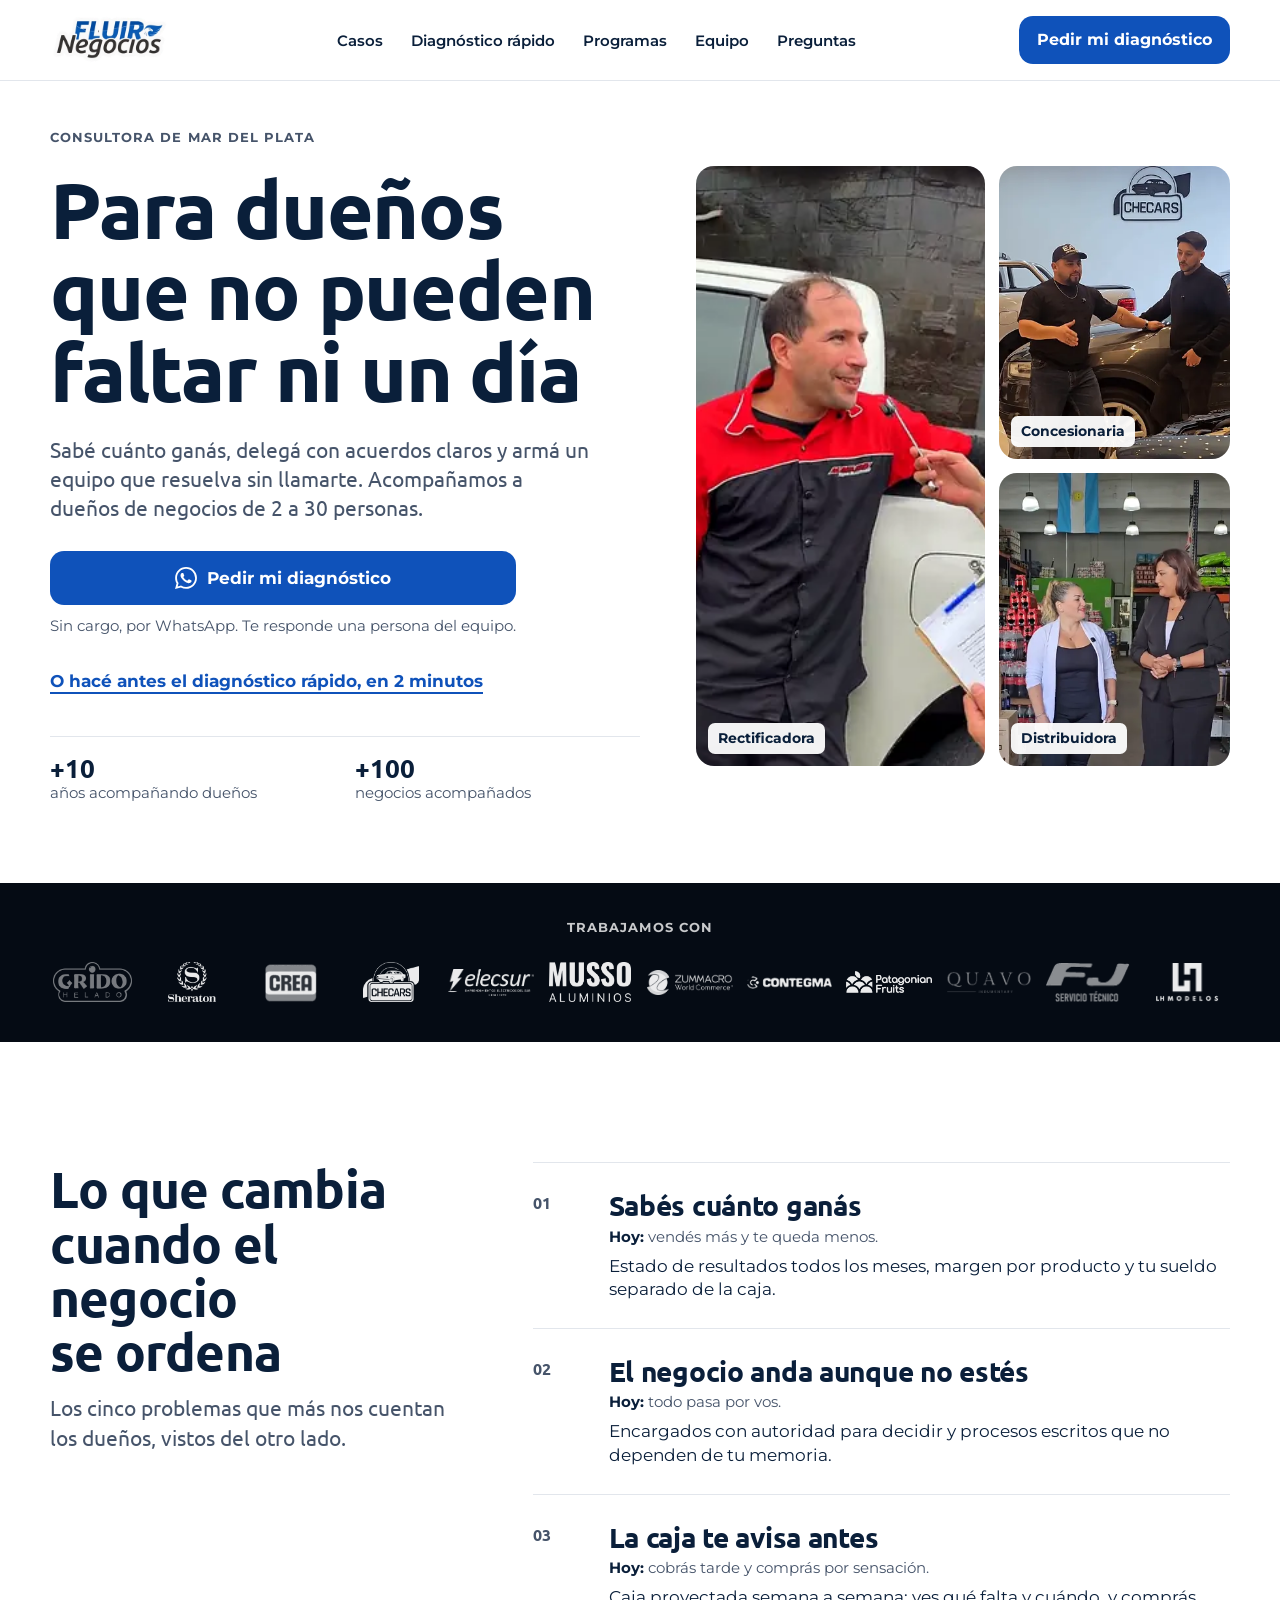
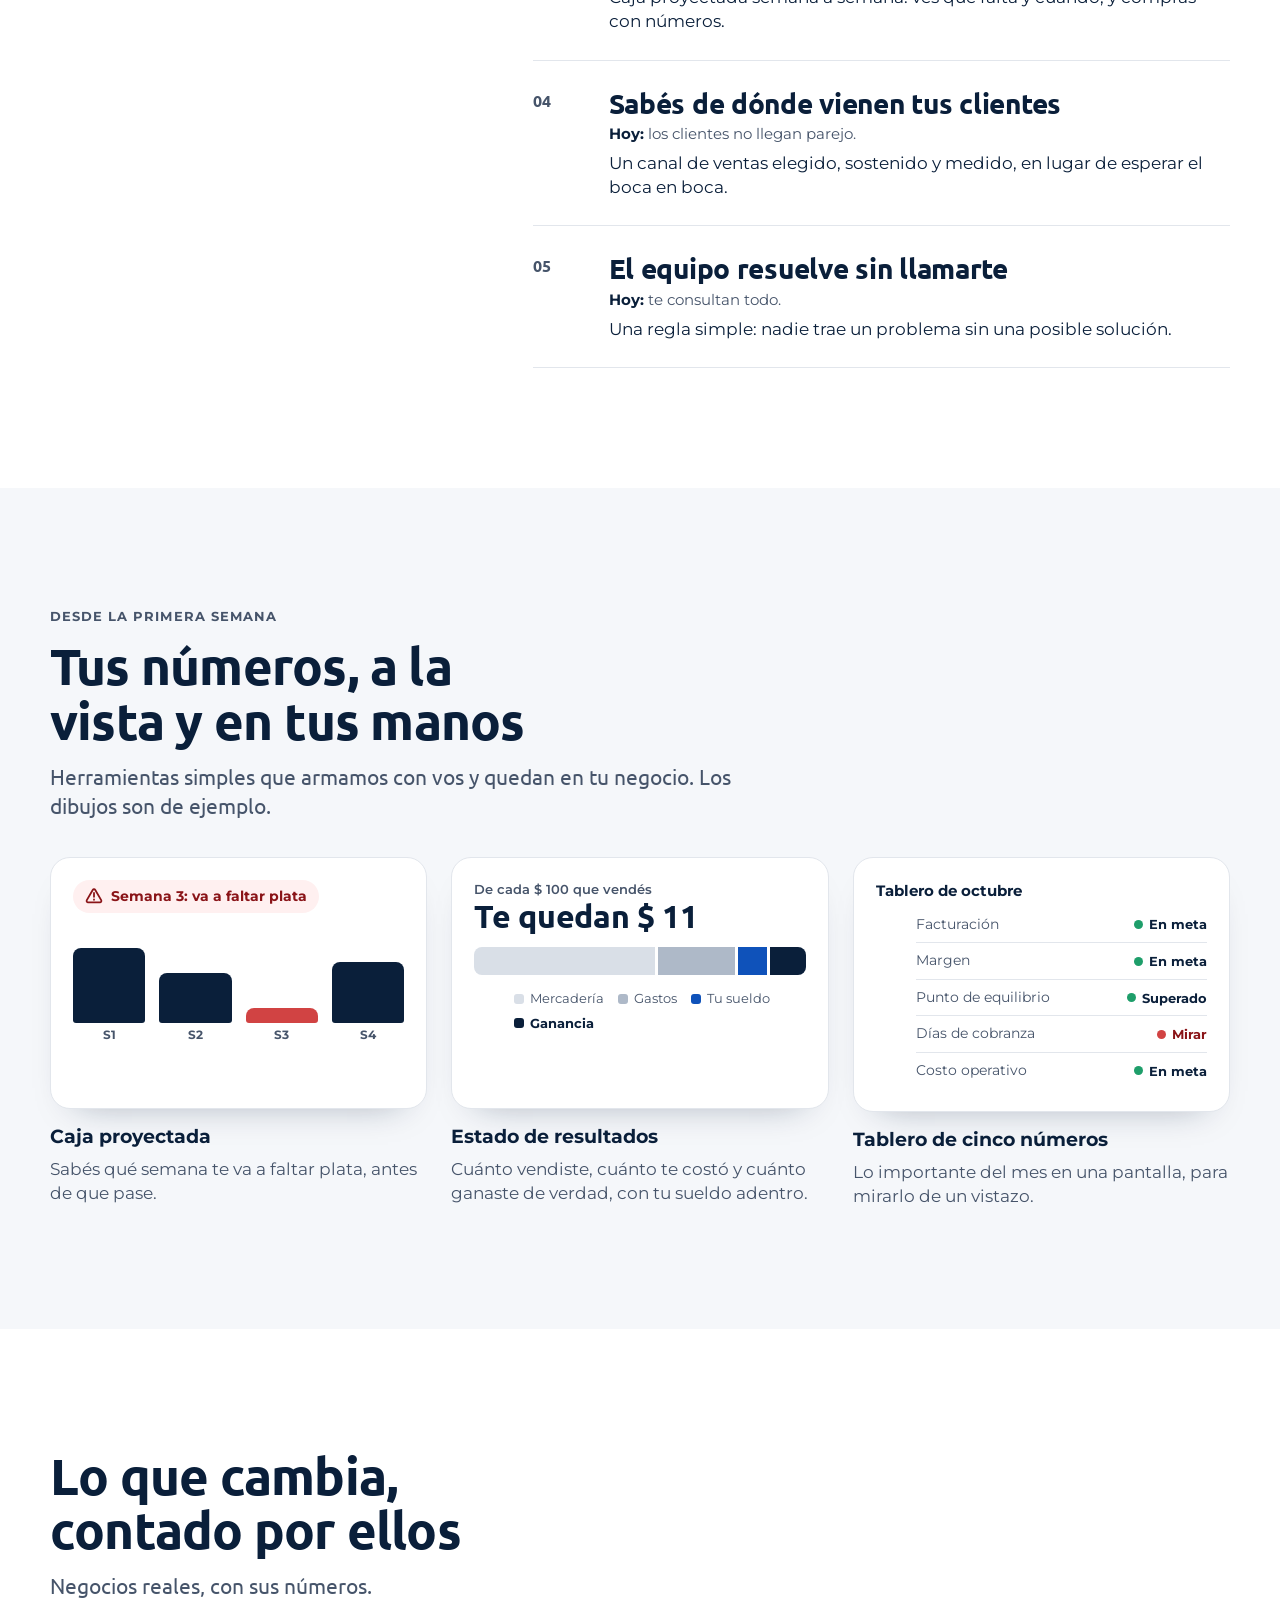
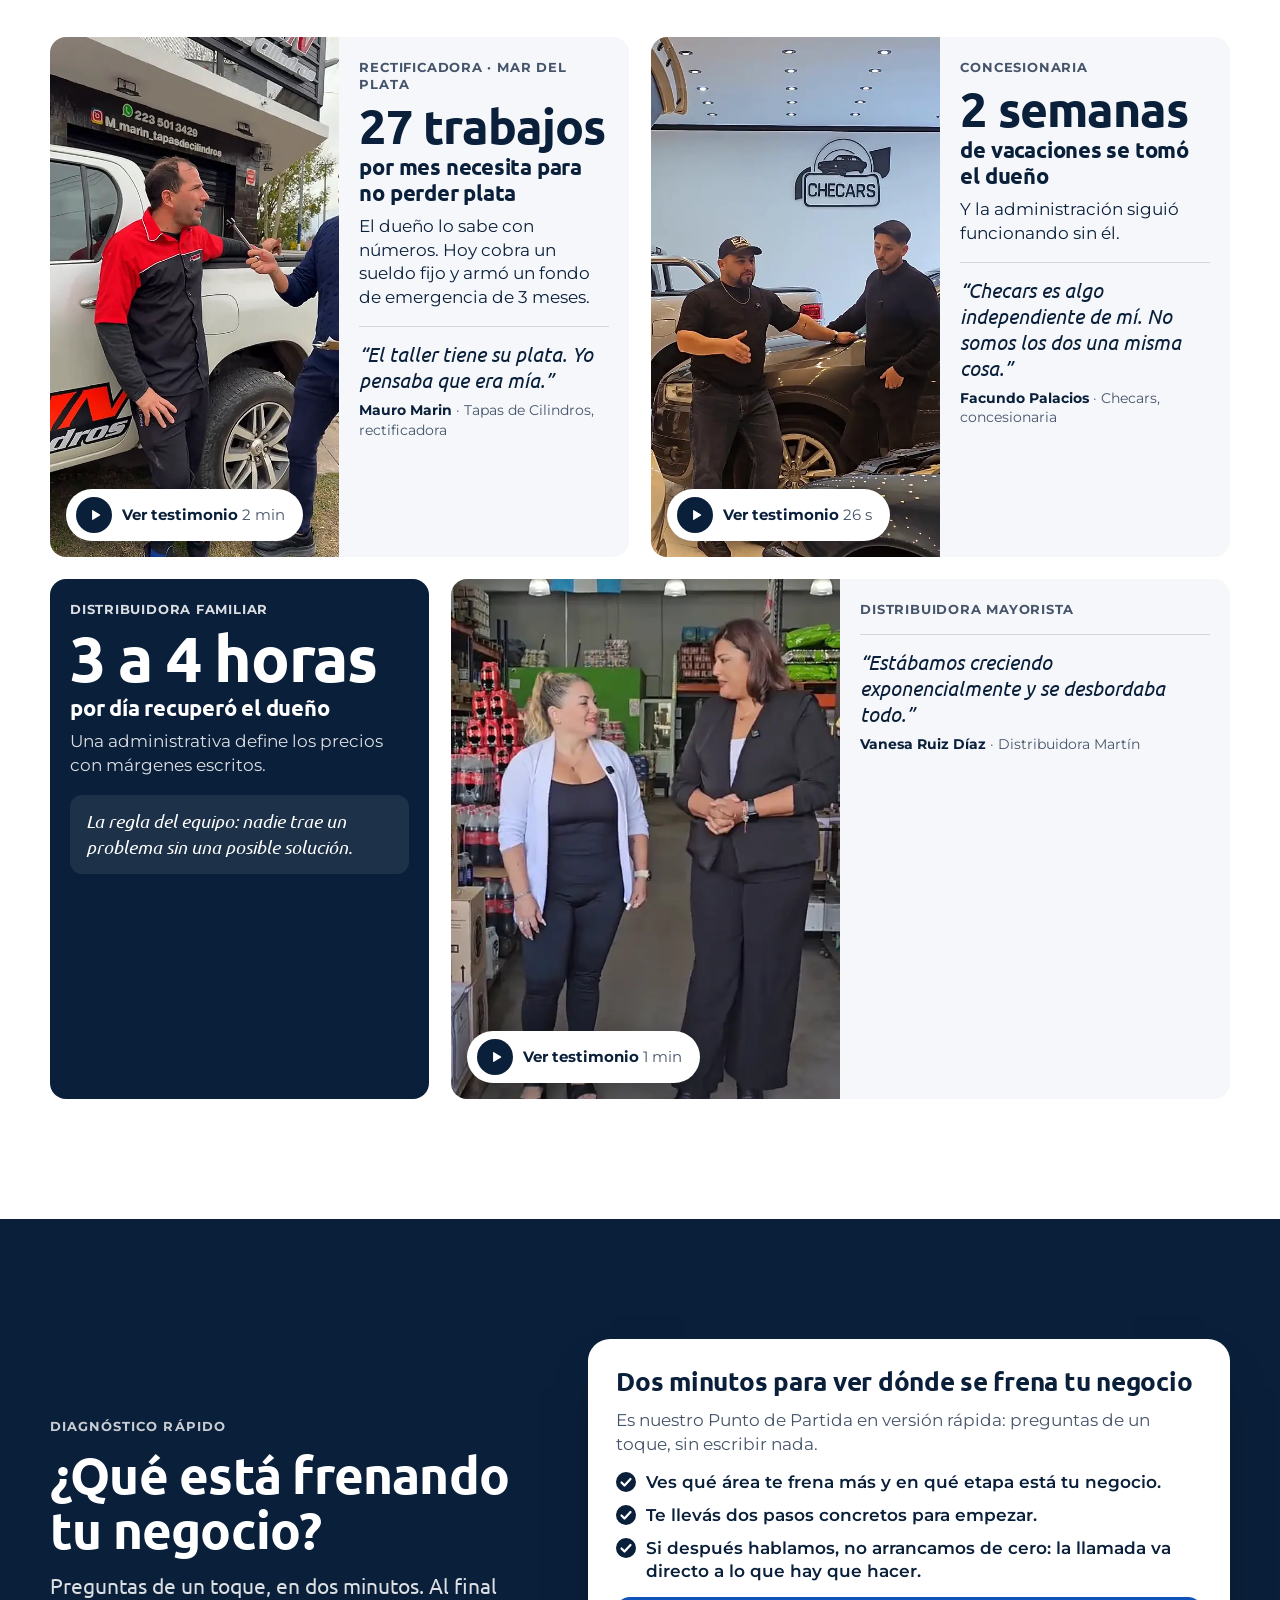
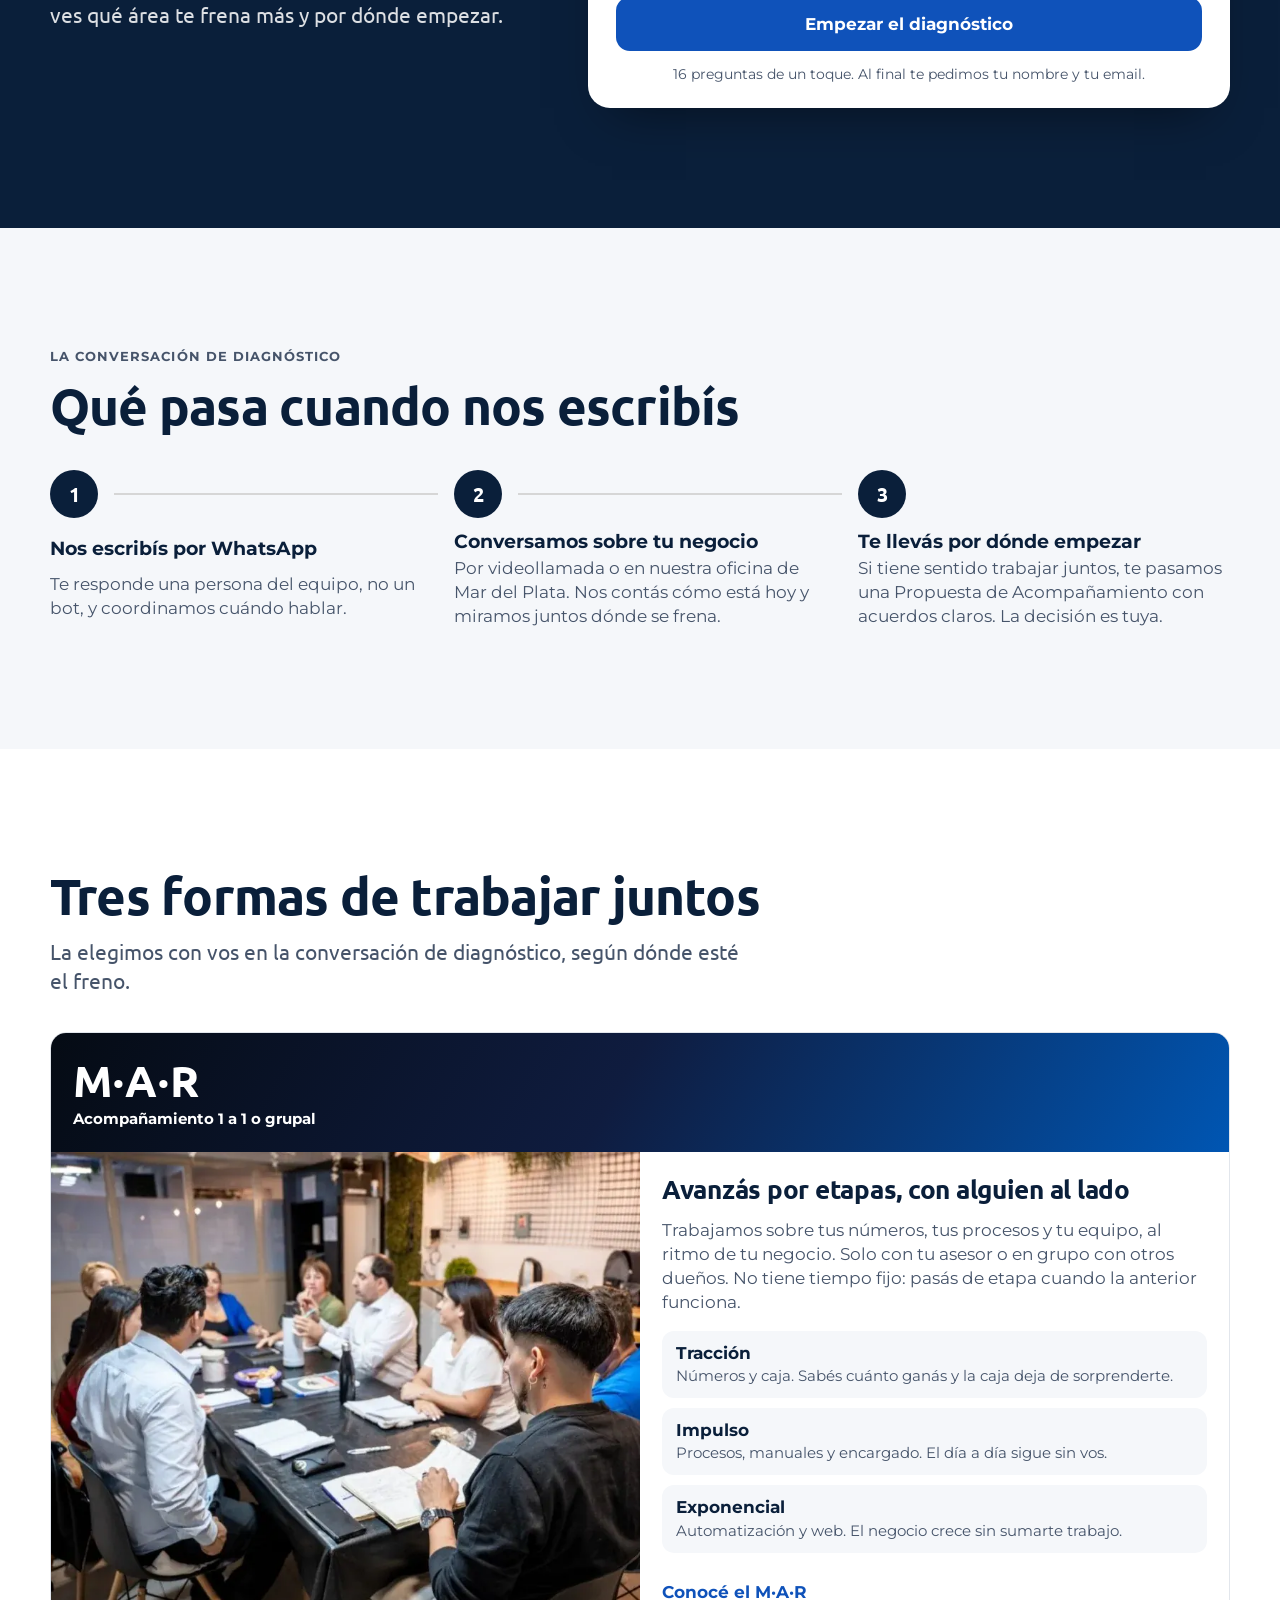
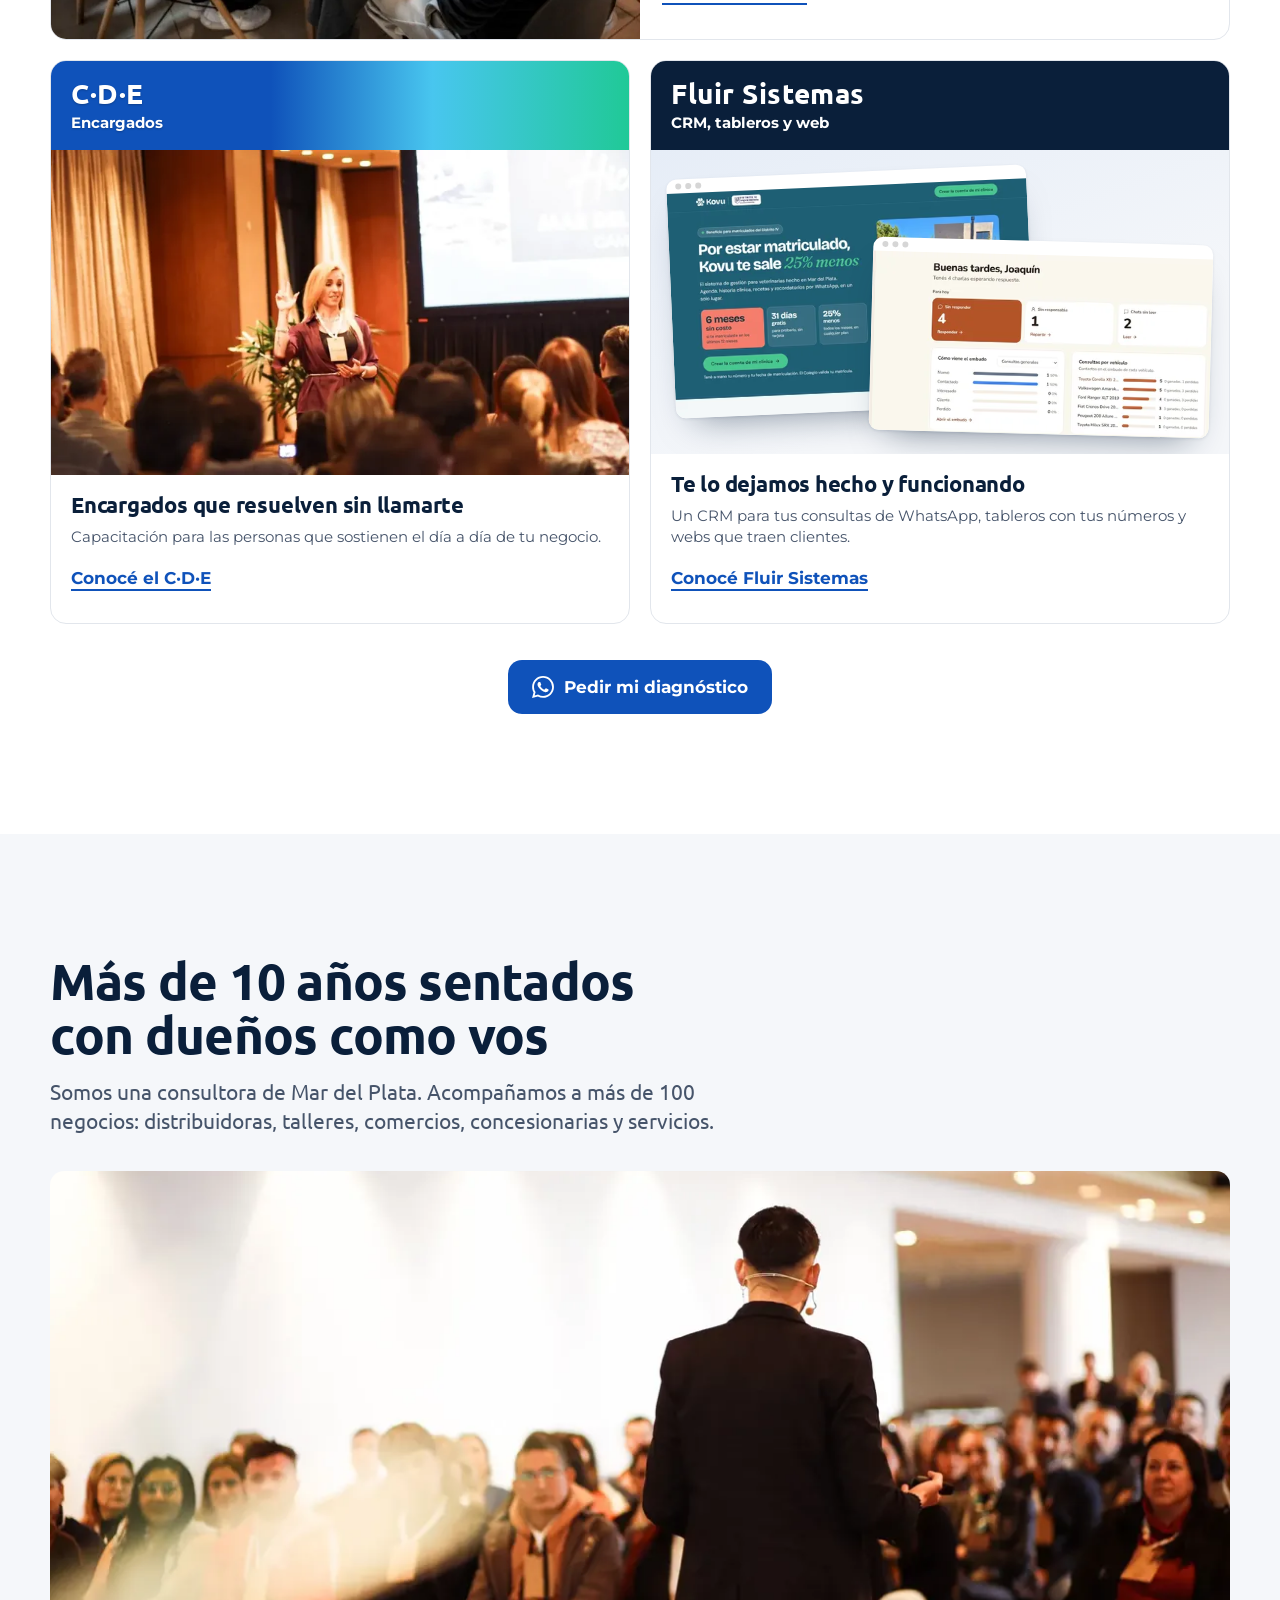
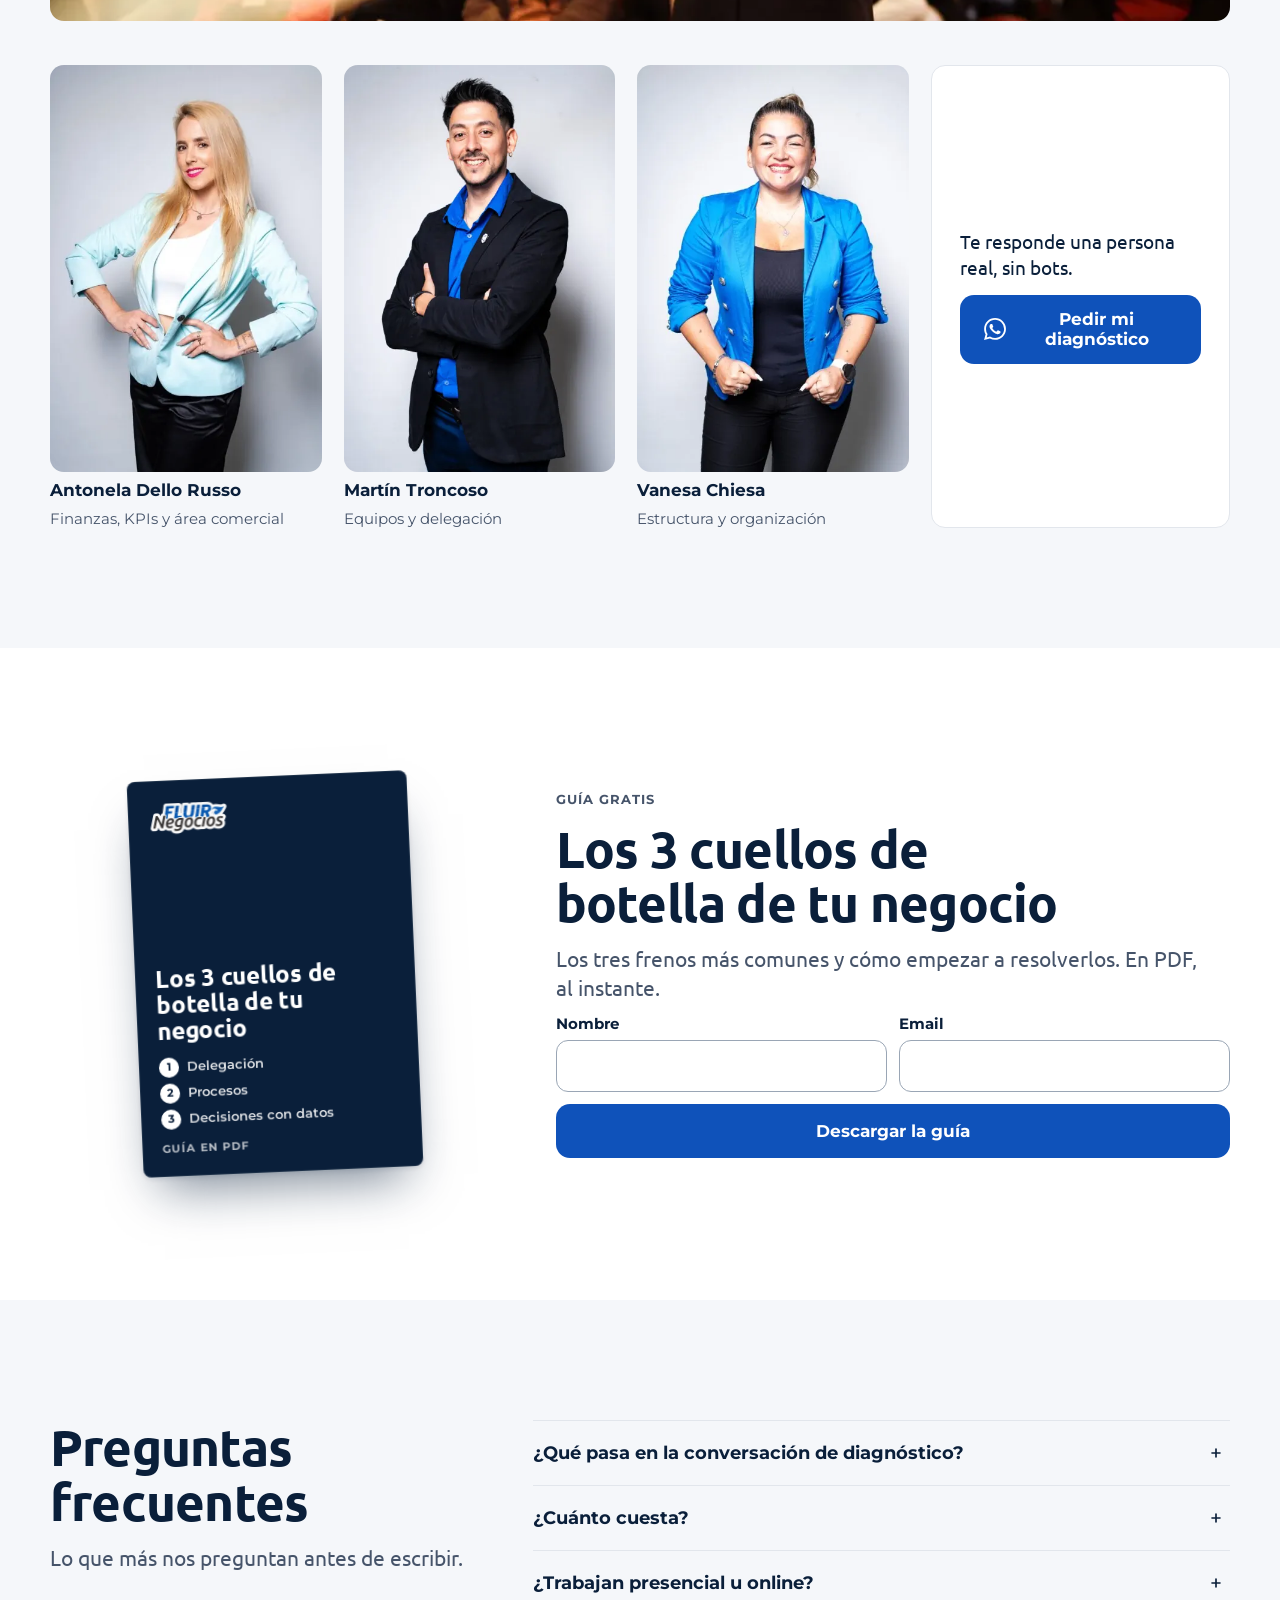
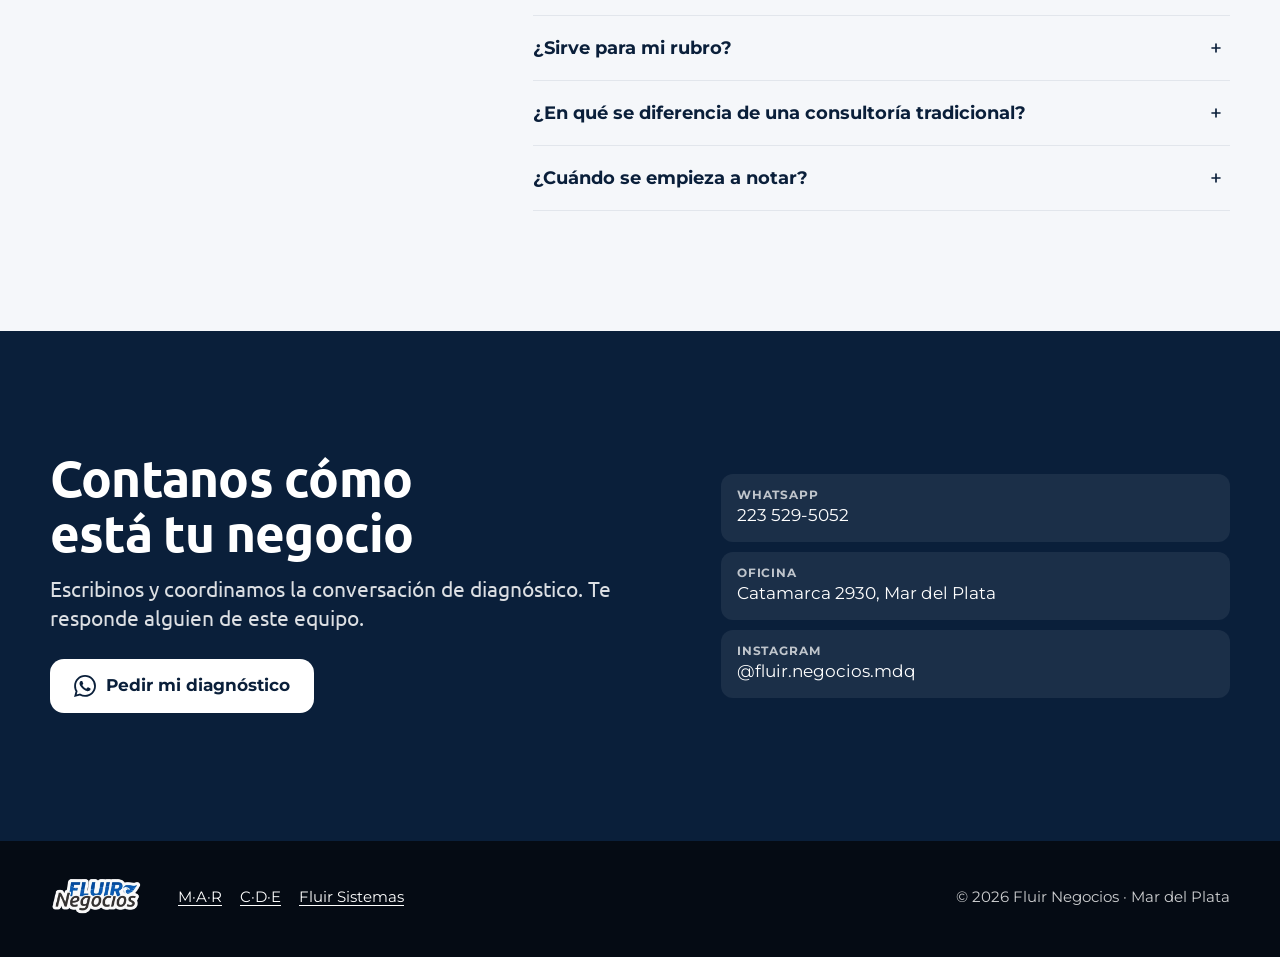
==== commit b8847c28: "Diagnóstico rápido como embudo: intro amigable, 16 preguntas, datos antes del resultado y link propi" ====
--- a/index.html
+++ b/index.html
@@ -82,9 +82,9 @@
 <link rel="preconnect" href="https://fonts.gstatic.com" crossorigin>
 <link rel="stylesheet" href="https://fonts.googleapis.com/css2?family=Montserrat:wght@400;600;700&family=Ubuntu:ital,wght@0,400;0,700;1,400&display=swap" media="print" onload="this.media='all'">
 <noscript><link rel="stylesheet" href="https://fonts.googleapis.com/css2?family=Montserrat:wght@400;600;700&family=Ubuntu:ital,wght@0,400;0,700;1,400&display=swap"></noscript>
-<style id="css-critico">:root{--zafiro:#0F52BA;--zafiro-hover:#0B4396;--navy:#0A1F3A;--navy-profundo:#050B14;--cian:#00B4D8;--gris-fondo:#F5F7FA;--gris:#D6D6D6;--azul-fluir:#014BA0;--tinta:#0A1F3A;--tinta-2:#46546A;--linea:#E2E6EC;--blanco:#FFFFFF;--ubuntu:"Ubuntu","Ubuntu-respaldo",system-ui,sans-serif;--montserrat:"Montserrat","Montserrat-respaldo",system-ui,sans-serif;--borde:16px;--borde-chico:10px;--ancho:1180px;--lado:20px;--bloque:72px;--barra-alto:0px;--foco:var(--navy)}@font-face{font-family:"Ubuntu-respaldo";src:local("Arial");font-weight:400;size-adjust:100%;ascent-override:93.2%;descent-override:18.9%;line-gap-override:0%}@font-face{font-family:"Ubuntu-respaldo";src:local("Arial Bold"),local("Arial-BoldMT");font-weight:700;size-adjust:98%;ascent-override:95.1%;descent-override:19.3%;line-gap-override:0%}@font-face{font-family:"Montserrat-respaldo";src:local("Arial");font-weight:400;size-adjust:111.5%;ascent-override:86.8%;descent-override:22.5%;line-gap-override:0%}@font-face{font-family:"Montserrat-respaldo";src:local("Arial Bold"),local("Arial-BoldMT");font-weight:600 700;size-adjust:109.5%;ascent-override:88.4%;descent-override:22.9%;line-gap-override:0%}*,*::before,*::after{box-sizing:border-box}html{-webkit-text-size-adjust:100%;text-size-adjust:100%;scroll-behavior:smooth}@media (prefers-reduced-motion:reduce){html{scroll-behavior:auto}}body{margin:0;background:var(--blanco);color:var(--tinta);font:400 1.0625rem/1.4 var(--montserrat);overflow-x:hidden}img,video,svg{display:block;max-width:100%}img{height:auto}a{color:var(--zafiro);text-underline-offset:3px}h1,h2,h3,h4,p,ol,ul,figure,blockquote,dl,dd{margin:0}ul[role="list"],ol[role="list"]{list-style:none;padding:0}button,input{font:inherit;color:inherit}[hidden]{display:none !important}:focus-visible{outline:3px solid var(--foco);outline-offset:3px;border-radius:6px}.oscuro{--foco:#FFFFFF}.solo-lector{position:absolute !important;width:1px;height:1px;padding:0;margin:-1px;overflow:hidden;clip:rect(0 0 0 0);white-space:nowrap;border:0}.saltar{position:absolute;left:12px;top:-60px;z-index:50;background:var(--navy);color:#fff;padding:12px 16px;border-radius:8px;font-weight:700}.saltar:focus{top:12px}.titular,h1,h2{font-family:var(--ubuntu);font-weight:700;letter-spacing:-0.015em;text-wrap:balance}h1{font-size:clamp(2.45rem,9.6vw,4.6rem);line-height:1.02}h2{font-size:clamp(1.95rem,7.2vw,3.2rem);line-height:1.06}h3{font-family:var(--montserrat);font-weight:700;font-size:1.1875rem;line-height:1.25}.bajada{font-family:var(--ubuntu);font-weight:400;font-size:1.1875rem;line-height:1.4;color:var(--tinta-2);text-wrap:pretty}.oscuro .bajada{color:rgba(255,255,255,0.86)}.antetitulo{font:700 0.8125rem/1.3 var(--montserrat);letter-spacing:0.08em;text-transform:uppercase;color:var(--tinta-2)}.oscuro .antetitulo{color:rgba(255,255,255,0.78)}.cita{font-family:var(--ubuntu);font-style:italic;font-weight:400}.contenedor{width:100%;max-width:calc(var(--ancho) + var(--lado) * 2);margin:0 auto;padding:0 var(--lado)}.bloque{padding:var(--bloque) 0}.bloque--gris{background:var(--gris-fondo)}.oscuro{background:var(--navy);color:#fff}.cabeza{display:grid;gap:14px;margin-bottom:36px;max-width:46rem}.boton{display:inline-flex;align-items:center;justify-content:center;gap:10px;min-height:54px;padding:14px 24px;border:0;border-radius:14px;background:var(--zafiro);color:#fff;text-decoration:none;cursor:pointer;font:700 1.0625rem/1.2 var(--montserrat);text-align:center;transition:background-color 0.15s ease,transform 0.15s ease}.boton:hover{background:var(--zafiro-hover)}.boton:active{transform:translateY(1px)}.boton svg{width:22px;height:22px;flex:none}.boton--claro{background:#fff;color:var(--navy)}.boton--claro:hover{background:#E9EEF5}.boton--ancho{width:100%}.boton--chico{min-height:48px;padding:10px 18px;font-size:1rem}.enlace{display:inline-flex;align-items:center;gap:8px;min-height:48px;font-weight:700;color:var(--zafiro);text-decoration:underline;text-decoration-thickness:2px;text-underline-offset:5px}.enlace:hover{text-decoration-thickness:3px}.oscuro .enlace{color:#fff}.nota{font-size:0.9375rem;color:var(--tinta-2)}.oscuro .nota{color:rgba(255,255,255,0.8)}.cabecera{position:relative;z-index:5;background:#fff;border-bottom:1px solid var(--linea)}.cabecera .contenedor{display:flex;align-items:center;justify-content:space-between;gap:16px;min-height:68px}.marca{display:inline-flex;align-items:center;min-height:48px}.marca img{width:108px;height:auto}.menu{display:none}.cabecera__accion{display:none}.portada{padding:28px 0 56px;background:#fff}.portada__grilla{display:grid;gap:32px}.portada__texto{display:grid;gap:18px;align-content:start}.portada .bajada{max-width:34rem}.portada__accion{display:grid;gap:10px;margin-top:6px}.portada__accion .nota{text-align:center}.cifras{display:grid;grid-template-columns:1fr 1fr;gap:10px 20px;margin-top:8px;padding-top:18px;border-top:1px solid var(--linea)}.cifra{display:grid;gap:2px}.cifra b{font:700 1.6rem/1 var(--ubuntu)}.cifra span{font-size:0.9375rem;color:var(--tinta-2)}.oscuro .cifra span{color:rgba(255,255,255,0.8)}.mosaico{display:grid;grid-template-columns:repeat(3,1fr);gap:8px}.mosaico figure{position:relative;border-radius:14px;overflow:hidden;background:var(--gris-fondo);aspect-ratio:4 / 5}.mosaico img{width:100%;height:100%;object-fit:cover}.mosaico figcaption{position:absolute;left:6px;bottom:6px;right:6px;font:700 0.75rem/1.2 var(--montserrat);color:var(--navy);background:rgba(255,255,255,0.94);padding:5px 7px;border-radius:7px;width:fit-content;max-width:calc(100% - 12px)}.clientes{background:var(--navy-profundo);color:#fff;padding:36px 0}.clientes p{text-align:center;margin-bottom:18px}.logos{display:grid;grid-template-columns:repeat(3,1fr);gap:18px 14px;align-items:center}.logos li{display:grid;place-items:center;height:48px}.logos img{max-height:40px;max-width:100%;width:auto;object-fit:contain;opacity:0.92}.oscuro .paso::before{background:#fff;color:var(--navy)}.oscuro .paso::after{background:rgba(255,255,255,0.25)}.oscuro .paso p{color:rgba(255,255,255,0.82)}.barra-inferior{position:fixed;left:0;right:0;bottom:0;z-index:20;padding:10px var(--lado) calc(10px + env(safe-area-inset-bottom));background:#fff;border-top:1px solid var(--linea);box-shadow:0 -6px 20px rgba(10,31,58,0.08);transform:translateY(110%);transition:transform 0.25s ease,visibility 0.25s;visibility:hidden}.barra-inferior.visible{transform:none;visibility:visible}.barra-inferior .boton{width:100%;min-height:52px}.con-barra{--barra-alto:calc(74px + env(safe-area-inset-bottom))}@media (prefers-reduced-motion:reduce){.barra-inferior{transition:none}}.campana .portada{padding-top:20px;padding-bottom:40px}.campana .cabecera{border-bottom:0}.campana .cabecera .contenedor{min-height:60px;justify-content:flex-start}.campana .bloque{padding:52px 0}.campana .cabeza{margin-bottom:26px}@media (min-width:720px){:root{--lado:32px;--bloque:96px}.portada{padding:48px 0 80px}.portada__accion{grid-template-columns:auto;justify-content:start}.portada__accion .nota{text-align:left}.mosaico{gap:12px}.logos{grid-template-columns:repeat(6,1fr)}}@media (min-width:1024px){:root{--bloque:120px}.menu{display:flex;gap:4px}.menu a{display:inline-flex;align-items:center;min-height:48px;padding:0 12px;color:var(--tinta);text-decoration:none;font-weight:600;font-size:0.9375rem;border-radius:8px}.menu a:hover{background:var(--gris-fondo)}.cabecera__accion{display:inline-flex}.cabecera .contenedor{min-height:80px}.marca img{width:124px}.portada__grilla{grid-template-columns:1.05fr 0.95fr;gap:56px;align-items:center}.portada__texto{gap:22px}.bajada{font-size:1.3125rem}.mosaico{grid-template-columns:1.25fr 1fr;grid-template-rows:1fr 1fr;gap:14px;height:600px}.mosaico figure{aspect-ratio:auto;border-radius:18px}.mosaico figure:first-child{grid-row:span 2}.mosaico figcaption{left:12px;bottom:12px;font-size:0.875rem;padding:7px 10px}.logos{grid-template-columns:repeat(12,1fr)}.clientes p{margin-bottom:22px}}@media (min-width:1280px){h1{font-size:5rem}}.recortes{position:relative;margin:0;min-height:232px;padding:22px 20px 30px;overflow:hidden;background:linear-gradient(160deg,#E6EDF7 0%,#F5F7FA 70%)}.recorte{position:relative;display:block;padding-top:14px;border-radius:10px;overflow:hidden;background:#fff;box-shadow:0 20px 36px -20px rgba(10,31,58,0.5),0 1px 3px rgba(10,31,58,0.1)}.recorte::before{content:"";position:absolute;top:4px;left:9px;width:6px;height:6px;border-radius:50%;background:#D6D6D6;box-shadow:10px 0 0 #D6D6D6,20px 0 0 #D6D6D6}.recorte img{display:block;width:100%;height:auto}.recorte--atras{width:74%;max-width:360px;transform:rotate(-2.5deg)}.recorte--frente{position:absolute;right:18px;bottom:20px;width:70%;max-width:340px;transform:rotate(1.5deg)}.recortes--grande{border-radius:22px;min-height:300px;padding:26px 22px 40px}.recortes--grande .recorte--atras{width:80%;max-width:470px}.recortes--grande .recorte--frente{width:68%;max-width:420px;right:20px;bottom:26px}@media (min-width:720px){.recortes{min-height:280px}.recortes--grande{min-height:380px}}.cabeza--pegada{margin-bottom:8px}.con-barra .pie{padding-bottom:calc(36px + var(--barra-alto))}.con-barra .pie--chico{padding-bottom:calc(26px + var(--barra-alto))}@media (min-width:1024px){.campana h1{font-size:4.1rem}}.programa-cabeza{color:#fff}.programa-cabeza .contenedor{display:flex;flex-direction:column;align-items:flex-start;gap:6px;padding-top:22px;padding-bottom:20px}.programa-cabeza b{font:700 2.5rem/1 var(--ubuntu);letter-spacing:0.02em}.programa-cabeza span{font:700 0.9375rem/1.3 var(--montserrat)}.programa-cabeza--mar{background:linear-gradient(90deg,#050B14 0%,#0F1C3F 55%,#0056B3 100%)}.programa-cabeza--cde{background:linear-gradient(270deg,#20C997 0%,#48C6EF 30%,#0F52BA 58%,#0F52BA 100%)}.programa-cabeza--sistemas{background:var(--navy)}.programa-cabeza--cde b,.programa-cabeza--cde span{text-shadow:0 1px 2px rgba(5,11,20,0.25)}.portada--programa{padding-top:28px}.portada__foto{margin:0;border-radius:var(--borde);overflow:hidden;background:var(--gris-fondo)}.portada__foto img{width:100%;aspect-ratio:4 / 3;object-fit:cover}.portada__foto figcaption{font-size:0.875rem;color:var(--tinta-2);padding:10px 2px 0;background:#fff}.portada__visual{display:grid;align-content:center;padding:18px;border-radius:var(--borde);background:var(--gris-fondo)}.ficha{display:grid;grid-template-columns:1fr 1fr;gap:8px;margin-top:4px}.ficha li{display:grid;gap:2px;padding:12px 14px;border-radius:12px;background:var(--gris-fondo)}.ficha small{font:700 0.6875rem/1.2 var(--montserrat);letter-spacing:0.08em;text-transform:uppercase;color:var(--tinta-2)}.ficha b{font-size:0.9375rem;line-height:1.3}.cita-foto{display:grid;gap:0;border-radius:var(--borde);overflow:hidden;background:var(--gris-fondo)}.cita-foto img{width:100%;aspect-ratio:4 / 3;object-fit:cover}.cita-foto blockquote{padding:22px 20px 24px}.cita-foto blockquote p{font-family:var(--ubuntu);font-style:italic;font-size:1.375rem;line-height:1.3}.cita-foto blockquote footer{margin-top:10px;font-size:0.875rem;color:var(--tinta-2)}@media (min-width:720px){.ficha{grid-template-columns:repeat(4,1fr)}.cita-foto{grid-template-columns:1fr 1fr;align-items:center}.cita-foto img{height:100%;aspect-ratio:auto;min-height:360px}.cita-foto blockquote{padding:36px}}@media (min-width:1024px){.programa-cabeza .contenedor{padding-top:26px;padding-bottom:24px}.programa-cabeza b{font-size:3rem}.portada--programa .portada__grilla{grid-template-columns:1.05fr 0.95fr}.portada__foto img{aspect-ratio:4 / 5;max-height:600px}}@media (min-width:1024px){.portada--programa .ficha{grid-template-columns:1fr 1fr}}.cita-grande{margin-top:20px;padding:28px 22px;border-radius:var(--borde);background:var(--navy);color:#fff}.cita-grande blockquote p{font-family:var(--ubuntu);font-style:italic;font-size:clamp(1.375rem,4.6vw,2rem);line-height:1.3;max-width:40rem}.cita-grande blockquote footer{margin-top:14px;font-size:0.9375rem;color:rgba(255,255,255,0.82)}.cita-grande blockquote footer b{color:#fff}@media (min-width:720px){.cita-grande{padding:44px 48px}}.oscuro .puntos i{background:rgba(255,255,255,0.3)}.oscuro .puntos i.activo{background:#fff}@media (max-width:719px){:root{--bloque:56px}.cabeza{margin-bottom:24px;gap:10px}.recortes{min-height:0;padding:16px 14px 22px}.logos{grid-template-columns:repeat(4,1fr);gap:14px 10px}.logos li{height:40px}.logos img{max-height:32px}.clientes{padding:28px 0}.portada__foto img{aspect-ratio:16 / 10}}@media (min-width:1024px){.barra-inferior{display:none}.con-barra{--barra-alto:0px}}.ficha li>.enlace{min-height:48px}html:not([data-h]) [data-variante]:not([data-variante~="base"]),html[data-h="plata"] [data-variante]:not([data-variante~="plata"]),html[data-h="equipo"] [data-variante]:not([data-variante~="equipo"]),html[data-h="grupo"] [data-variante]:not([data-variante~="grupo"]){display:none !important}.dg-cabecera{padding:14px 0 0}.dg-cabecera img{width:112px;height:auto;display:block}.dg-portada{padding:20px 0 44px}.dg-portada__grilla{display:grid;gap:24px}.dg-texto{display:grid;gap:16px;align-content:start}.dg-texto h1{font-size:clamp(2.45rem,10vw,4.4rem);line-height:1.02;letter-spacing:-0.02em}.dg-texto .bajada{font-size:1.1875rem;max-width:32rem}.dg-accion{display:grid;gap:10px;margin-top:6px}.dg-accion .boton{min-height:58px;font-size:1.125rem}.dg-accion .nota{font-size:0.9375rem}.dg-escena{position:relative}.dg-escena__foto{margin:0;border-radius:22px;overflow:hidden;background:var(--gris-fondo)}.dg-escena__foto img{width:100%;aspect-ratio:16 / 10;object-fit:cover;object-position:50% 42%}html.dg-anima .dg-escena:not(.v-foto) .dg-escena__foto img{transform:scale(1.07)}.dg-chat{--dg-burbuja:#E8EEF8;position:relative;z-index:1;display:grid;gap:10px;margin:-84px 12px 0;padding:12px;border-radius:20px;background:#fff;border:1px solid var(--linea);box-shadow:0 22px 44px -20px rgba(10,31,58,0.42),0 2px 6px rgba(10,31,58,0.06);color:var(--tinta);text-decoration:none;cursor:pointer;-webkit-tap-highlight-color:transparent}.dg-chat:focus-visible{outline:3px solid var(--navy);outline-offset:3px}.dg-chat__barra{display:flex;align-items:center;gap:10px;padding:0 2px}.dg-chat__barra b{display:block;font-size:0.9375rem;line-height:1.2}.dg-chat__barra small{display:block;font-size:0.75rem;color:var(--tinta-2)}.dg-caras{display:flex;flex:none}.dg-caras img{width:32px;height:32px;border-radius:50%;object-fit:cover;object-position:50% 12%;border:2px solid #fff;background:#EEF0F3}.dg-caras img + img{margin-left:-9px}.dg-chat__cuerpo{display:grid;gap:8px;padding:12px 10px;border-radius:14px;background:var(--gris-fondo)}.dg-chat__mia,.dg-chat__suya{display:block;max-width:88%;padding:8px 12px;font-size:0.9375rem;line-height:1.3}.dg-chat__mia{display:flow-root;justify-self:end;border-radius:16px 16px 4px 16px;background:var(--dg-burbuja);color:var(--navy);font-weight:600}.dg-chat__mia small{float:right;margin:3px 0 0 8px;font-size:0.6875rem;font-weight:700;letter-spacing:-0.12em;color:var(--zafiro)}.dg-chat__lugar{display:grid;justify-items:start;align-items:start}.dg-chat__lugar>*{grid-area:1 / 1}.dg-chat__suya{border-radius:16px 16px 16px 4px;background:#fff;font-weight:500;box-shadow:0 1px 1px rgba(10,31,58,0.06)}.dg-chat__escribe{display:inline-flex;gap:4px;padding:12px;border-radius:16px 16px 16px 4px;background:#fff;opacity:0}.dg-chat__escribe i{width:6px;height:6px;border-radius:50%;background:var(--tinta-2)}.dg-chat.v-escribe:not(.v-suya) .dg-chat__escribe{opacity:1}.dg-chat__redactar{display:flex;align-items:center;gap:8px}.dg-chat__campo{flex:1;display:grid;align-items:center;min-width:0;min-height:44px;padding:0 14px;border-radius:999px;border:1px solid var(--linea);background:#fff;font-size:0.9375rem}.dg-chat__campo>*{grid-area:1 / 1;overflow:hidden;white-space:nowrap;text-overflow:ellipsis}.dg-chat__tipeo{font-weight:500}.dg-chat__guia{color:var(--tinta-2);font-weight:600}.dg-chat__guia .clic{display:none}@media (hover:hover) and (pointer:fine){.dg-chat__guia .toca{display:none}.dg-chat__guia .clic{display:inline}}.dg-chat__enviar{position:relative;z-index:0;flex:none;display:grid;place-items:center;width:44px;height:44px;border-radius:50%;background:var(--zafiro);color:#fff}.dg-chat__enviar svg{width:20px;height:20px;fill:currentColor;margin-left:3px}html.dg-anima .dg-chat:not(.v-mia) .dg-chat__mia{opacity:0;transform:translateY(14px) scale(0.9)}html.dg-anima .dg-chat:not(.v-leido) .dg-chat__mia small{color:var(--tinta-2)}html.dg-anima .dg-chat:not(.v-suya) .dg-chat__suya{opacity:0;transform:translateY(10px) scale(0.92)}html.dg-anima .dg-chat:not(.v-suya) .dg-chat__guia{opacity:0}html.dg-anima .dg-chat:not(.v-mia) .dg-chat__tipeo::after{content:"";display:inline-block;width:2px;height:1.15em;margin-left:1px;vertical-align:-0.22em;background:var(--zafiro)}html.dg-anima:not(.dg-js) .dg-chat:not(.v-mia) .dg-chat__mia,html.dg-anima:not(.dg-js) .dg-chat:not(.v-suya) .dg-chat__suya,html.dg-anima:not(.dg-js) .dg-chat:not(.v-suya) .dg-chat__guia{animation:dg-respaldo 0.4s ease 5s forwards}.dg-prueba{display:grid;gap:14px;margin-top:10px}.dg-prueba p{font-size:0.9375rem;color:var(--tinta-2)}.dg-prueba p b{color:var(--tinta)}.dg-logos{display:grid;grid-template-columns:repeat(4,1fr);gap:16px;align-items:center}.dg-logos img{max-height:30px;width:auto;max-width:100%;margin:0 auto;filter:grayscale(1);opacity:0.75}.con-barra .dg-pie{padding-bottom:calc(24px + var(--barra-alto))}@media (min-width:720px){.dg-accion{justify-items:start}.dg-accion .boton,.dg-cierre .boton,.dg-pasos__accion .boton{padding:14px 34px}.dg-escena{max-width:560px}.dg-escena__foto img{aspect-ratio:4 / 3}.dg-chat{width:350px;margin:-110px -14px 0 auto}}@media (min-width:1024px){.dg-cabecera{padding-top:28px}.dg-cabecera img{width:128px}.dg-portada{padding:40px 0 96px}.dg-portada__grilla{grid-template-columns:1fr 1fr;grid-template-areas:"texto escena" "prueba escena";column-gap:72px;row-gap:40px;align-items:center}.dg-texto{grid-area:texto;align-self:end;gap:20px}.dg-escena{grid-area:escena;max-width:none}.dg-prueba{grid-area:prueba;align-self:start;margin-top:0;max-width:460px}.dg-escena__foto img{aspect-ratio:4 / 5;object-position:46% 50%}.dg-chat{position:absolute;left:-56px;bottom:36px;width:356px;margin:0}}</style>
-<link rel="preload" href="./assets/css/fluir.css?v=9" as="style" onload="this.onload=null;this.rel='stylesheet'">
-<noscript><link rel="stylesheet" href="./assets/css/fluir.css?v=9"></noscript>
+<style id="css-critico">:root{--zafiro:#0F52BA;--zafiro-hover:#0B4396;--navy:#0A1F3A;--navy-profundo:#050B14;--cian:#00B4D8;--gris-fondo:#F5F7FA;--gris:#D6D6D6;--azul-fluir:#014BA0;--tinta:#0A1F3A;--tinta-2:#46546A;--linea:#E2E6EC;--blanco:#FFFFFF;--ubuntu:"Ubuntu","Ubuntu-respaldo",system-ui,sans-serif;--montserrat:"Montserrat","Montserrat-respaldo",system-ui,sans-serif;--borde:16px;--borde-chico:10px;--ancho:1180px;--lado:20px;--bloque:72px;--barra-alto:0px;--foco:var(--navy)}@font-face{font-family:"Ubuntu-respaldo";src:local("Arial");font-weight:400;size-adjust:100%;ascent-override:93.2%;descent-override:18.9%;line-gap-override:0%}@font-face{font-family:"Ubuntu-respaldo";src:local("Arial Bold"),local("Arial-BoldMT");font-weight:700;size-adjust:98%;ascent-override:95.1%;descent-override:19.3%;line-gap-override:0%}@font-face{font-family:"Montserrat-respaldo";src:local("Arial");font-weight:400;size-adjust:111.5%;ascent-override:86.8%;descent-override:22.5%;line-gap-override:0%}@font-face{font-family:"Montserrat-respaldo";src:local("Arial Bold"),local("Arial-BoldMT");font-weight:600 700;size-adjust:109.5%;ascent-override:88.4%;descent-override:22.9%;line-gap-override:0%}*,*::before,*::after{box-sizing:border-box}html{-webkit-text-size-adjust:100%;text-size-adjust:100%;scroll-behavior:smooth}@media (prefers-reduced-motion:reduce){html{scroll-behavior:auto}}body{margin:0;background:var(--blanco);color:var(--tinta);font:400 1.0625rem/1.4 var(--montserrat);overflow-x:hidden}img,video,svg{display:block;max-width:100%}img{height:auto}a{color:var(--zafiro);text-underline-offset:3px}h1,h2,h3,h4,p,ol,ul,figure,blockquote,dl,dd{margin:0}ul[role="list"],ol[role="list"]{list-style:none;padding:0}button,input{font:inherit;color:inherit}[hidden]{display:none !important}:focus-visible{outline:3px solid var(--foco);outline-offset:3px;border-radius:6px}.oscuro{--foco:#FFFFFF}.solo-lector{position:absolute !important;width:1px;height:1px;padding:0;margin:-1px;overflow:hidden;clip:rect(0 0 0 0);white-space:nowrap;border:0}.saltar{position:absolute;left:12px;top:-60px;z-index:50;background:var(--navy);color:#fff;padding:12px 16px;border-radius:8px;font-weight:700}.saltar:focus{top:12px}.titular,h1,h2{font-family:var(--ubuntu);font-weight:700;letter-spacing:-0.015em;text-wrap:balance}h1{font-size:clamp(2.45rem,9.6vw,4.6rem);line-height:1.02}h2{font-size:clamp(1.95rem,7.2vw,3.2rem);line-height:1.06}h3{font-family:var(--montserrat);font-weight:700;font-size:1.1875rem;line-height:1.25}.bajada{font-family:var(--ubuntu);font-weight:400;font-size:1.1875rem;line-height:1.4;color:var(--tinta-2);text-wrap:pretty}.oscuro .bajada{color:rgba(255,255,255,0.86)}.antetitulo{font:700 0.8125rem/1.3 var(--montserrat);letter-spacing:0.08em;text-transform:uppercase;color:var(--tinta-2)}.oscuro .antetitulo{color:rgba(255,255,255,0.78)}.cita{font-family:var(--ubuntu);font-style:italic;font-weight:400}.contenedor{width:100%;max-width:calc(var(--ancho) + var(--lado) * 2);margin:0 auto;padding:0 var(--lado)}.bloque{padding:var(--bloque) 0}.bloque--gris{background:var(--gris-fondo)}.oscuro{background:var(--navy);color:#fff}.cabeza{display:grid;gap:14px;margin-bottom:36px;max-width:46rem}.boton{display:inline-flex;align-items:center;justify-content:center;gap:10px;min-height:54px;padding:14px 24px;border:0;border-radius:14px;background:var(--zafiro);color:#fff;text-decoration:none;cursor:pointer;font:700 1.0625rem/1.2 var(--montserrat);text-align:center;transition:background-color 0.15s ease,transform 0.15s ease}.boton:hover{background:var(--zafiro-hover)}.boton:active{transform:translateY(1px)}.boton svg{width:22px;height:22px;flex:none}.boton--claro{background:#fff;color:var(--navy)}.boton--claro:hover{background:#E9EEF5}.boton--ancho{width:100%}.boton--chico{min-height:48px;padding:10px 18px;font-size:1rem}.enlace{display:inline-flex;align-items:center;gap:8px;min-height:48px;font-weight:700;color:var(--zafiro);text-decoration:underline;text-decoration-thickness:2px;text-underline-offset:5px}.enlace:hover{text-decoration-thickness:3px}.oscuro .enlace{color:#fff}.nota{font-size:0.9375rem;color:var(--tinta-2)}.oscuro .nota{color:rgba(255,255,255,0.8)}.cabecera{position:relative;z-index:5;background:#fff;border-bottom:1px solid var(--linea)}.cabecera .contenedor{display:flex;align-items:center;justify-content:space-between;gap:16px;min-height:68px}.marca{display:inline-flex;align-items:center;min-height:48px}.marca img{width:108px;height:auto}.menu{display:none}.cabecera__accion{display:none}.portada{padding:28px 0 56px;background:#fff}.portada__grilla{display:grid;gap:32px}.portada__texto{display:grid;gap:18px;align-content:start}.portada .bajada{max-width:34rem}.portada__accion{display:grid;gap:10px;margin-top:6px}.portada__accion .nota{text-align:center}.cifras{display:grid;grid-template-columns:1fr 1fr;gap:10px 20px;margin-top:8px;padding-top:18px;border-top:1px solid var(--linea)}.cifra{display:grid;gap:2px}.cifra b{font:700 1.6rem/1 var(--ubuntu)}.cifra span{font-size:0.9375rem;color:var(--tinta-2)}.oscuro .cifra span{color:rgba(255,255,255,0.8)}.mosaico{display:grid;grid-template-columns:repeat(3,1fr);gap:8px}.mosaico figure{position:relative;border-radius:14px;overflow:hidden;background:var(--gris-fondo);aspect-ratio:4 / 5}.mosaico img{width:100%;height:100%;object-fit:cover}.mosaico figcaption{position:absolute;left:6px;bottom:6px;right:6px;font:700 0.75rem/1.2 var(--montserrat);color:var(--navy);background:rgba(255,255,255,0.94);padding:5px 7px;border-radius:7px;width:fit-content;max-width:calc(100% - 12px)}.clientes{background:var(--navy-profundo);color:#fff;padding:36px 0}.clientes p{text-align:center;margin-bottom:18px}.logos{display:grid;grid-template-columns:repeat(3,1fr);gap:18px 14px;align-items:center}.logos li{display:grid;place-items:center;height:48px}.logos img{max-height:40px;max-width:100%;width:auto;object-fit:contain;opacity:0.92}.rueda{background:var(--navy);color:#fff}.rapido{display:grid;gap:22px}.rapido__cabeza{margin-bottom:0}.tarjeta{background:#fff;color:var(--tinta);border-radius:var(--borde);--foco:var(--navy)}.rapido__tarjeta{padding:20px 18px 18px;border-radius:22px;box-shadow:0 24px 48px -24px rgba(0,0,0,0.5)}.rapido__preguntas{display:grid;gap:14px}.rapido__arriba{display:flex;justify-content:space-between;align-items:baseline;gap:12px}.rapido__paso{font-size:0.875rem;color:var(--tinta-2)}.rapido__paso b{color:var(--tinta)}.rapido__area{font:700 0.8125rem/1.2 var(--montserrat);color:var(--zafiro)}.rapido__progreso{display:grid;grid-template-columns:repeat(10,1fr);gap:4px}.rapido__progreso i{height:5px;border-radius:99px;background:var(--linea)}.rapido__progreso i.hecha{background:var(--navy)}.rapido__progreso i.actual{background:var(--zafiro)}.rapido__pregunta{display:grid;gap:16px;padding-top:4px}.rapido__q{min-height:2.5em;font:700 1.375rem/1.22 var(--ubuntu);letter-spacing:-0.01em;outline:none;text-wrap:pretty}.rapido__opciones{display:grid;grid-template-columns:repeat(3,1fr);gap:8px}.rapido__opciones button{min-height:56px;padding:8px 6px;border-radius:14px;border:2px solid var(--linea);background:#fff;color:var(--navy);font:700 1.0625rem/1.1 var(--montserrat);cursor:pointer}.rapido__opciones button:hover{border-color:var(--navy)}.rapido__opciones button[aria-pressed="true"]{background:var(--navy);border-color:var(--navy);color:#fff}.rapido__volver,.rapido__otra{justify-self:start;min-height:48px;padding:0;border:0;background:none;cursor:pointer;color:var(--tinta-2);font:600 0.9375rem/1.2 var(--montserrat);text-decoration:underline;text-underline-offset:3px}.rapido__otra{justify-self:center}.rapido__intro,.rapido__datos{display:grid;gap:14px}.rapido__intro>p:not(.nota),.rapido__datos>p:not(.nota):not(.rapido__error){color:var(--tinta-2)}.rapido__beneficios{display:grid;gap:10px}.rapido__beneficios li{position:relative;padding-left:30px;font-weight:600;line-height:1.35}.rapido__beneficios li::before{content:"";position:absolute;left:0;top:1px;width:20px;height:20px;border-radius:50%;background:var(--navy) url("data:image/svg+xml,%3Csvg xmlns='http://www.w3.org/2000/svg' viewBox='0 0 20 20'%3E%3Cpath d='M5.5 10.5l3 3 6-6.5' fill='none' stroke='%23fff' stroke-width='2.2' stroke-linecap='round' stroke-linejoin='round'/%3E%3C/svg%3E") center / 20px no-repeat}.rapido__intro .nota,.rapido__datos .nota{text-align:center;font-size:0.875rem}.rapido__campos{display:grid;gap:12px;align-items:start}.rapido__campos .campo label span{font-weight:500;color:var(--tinta-2)}.rapido__campos .campo small{font-size:0.8125rem;color:var(--tinta-2)}.rapido__campos .campo input[aria-invalid="true"]{border-color:#B42318}.rapido__error{padding:10px 12px;border-radius:10px;background:#FFF0F0;color:#8A1418;font-weight:600;font-size:0.9375rem}.rapido__animo{padding:10px 12px;border-radius:10px;background:var(--gris-fondo);color:var(--tinta-2);font-size:0.875rem}.rapido__opciones--lista{grid-template-columns:1fr;gap:8px}.rapido__opciones--lista button{min-height:52px;padding:10px 16px;text-align:left;font-size:1rem}.rapido__resultado{display:grid;gap:14px}.rapido__etapa{font-size:0.875rem;color:var(--tinta-2)}.rapido__etapa b{color:var(--tinta)}.rapido__titulo{font:700 1.625rem/1.1 var(--ubuntu);letter-spacing:-0.01em;outline:none}.rapido__areas{display:grid;gap:7px;padding:12px 14px;border-radius:12px;background:var(--gris-fondo)}.rapido__areas li{display:grid;grid-template-columns:6.75rem 1fr;align-items:center;gap:10px;font-size:0.875rem;color:var(--tinta-2)}.rapido__areas li.flojo{color:var(--tinta);font-weight:700}.rapido__barra{display:grid;grid-template-columns:repeat(4,1fr);gap:3px}.rapido__barra i{height:8px;border-radius:3px;background:var(--linea)}.rapido__barra i.lleno{background:var(--navy)}@media (prefers-reduced-motion:no-preference){.rapido__opciones button{transition:border-color 0.15s ease,background-color 0.15s ease,color 0.15s ease,transform 0.15s ease}.rapido__opciones button:active{transform:scale(0.97)}.rapido__progreso i{transition:background-color 0.25s ease}.rapido__pregunta.entra{animation:rapido-entra 0.32s cubic-bezier(0.2,0.8,0.2,1)}.rapido__preguntas.pasando .rapido__q{opacity:0.5;transition:opacity 0.2s ease}}.campo{display:grid;gap:6px}.campo label{font-weight:700;font-size:0.9375rem}.campo input{min-height:52px;padding:12px 14px;border:1.5px solid #9AA6B5;border-radius:12px;background:#fff;font-size:1.0625rem}.campo input:focus{outline:3px solid var(--navy);outline-offset:1px;border-color:var(--navy)}.oscuro .paso::before{background:#fff;color:var(--navy)}.oscuro .paso::after{background:rgba(255,255,255,0.25)}.oscuro .paso p{color:rgba(255,255,255,0.82)}.barra-inferior{position:fixed;left:0;right:0;bottom:0;z-index:20;padding:10px var(--lado) calc(10px + env(safe-area-inset-bottom));background:#fff;border-top:1px solid var(--linea);box-shadow:0 -6px 20px rgba(10,31,58,0.08);transform:translateY(110%);transition:transform 0.25s ease,visibility 0.25s;visibility:hidden}.barra-inferior.visible{transform:none;visibility:visible}.barra-inferior .boton{width:100%;min-height:52px}.con-barra{--barra-alto:calc(74px + env(safe-area-inset-bottom))}@media (prefers-reduced-motion:reduce){.barra-inferior{transition:none}}.campana .portada{padding-top:20px;padding-bottom:40px}.campana .cabecera{border-bottom:0}.campana .cabecera .contenedor{min-height:60px;justify-content:flex-start}.campana .bloque{padding:52px 0}.campana .cabeza{margin-bottom:26px}@media (min-width:720px){:root{--lado:32px;--bloque:96px}.portada{padding:48px 0 80px}.portada__accion{grid-template-columns:auto;justify-content:start}.portada__accion .nota{text-align:left}.mosaico{gap:12px}.logos{grid-template-columns:repeat(6,1fr)}}@media (min-width:1024px){:root{--bloque:120px}.menu{display:flex;gap:4px}.menu a{display:inline-flex;align-items:center;min-height:48px;padding:0 12px;color:var(--tinta);text-decoration:none;font-weight:600;font-size:0.9375rem;border-radius:8px}.menu a:hover{background:var(--gris-fondo)}.cabecera__accion{display:inline-flex}.cabecera .contenedor{min-height:80px}.marca img{width:124px}.portada__grilla{grid-template-columns:1.05fr 0.95fr;gap:56px;align-items:center}.portada__texto{gap:22px}.bajada{font-size:1.3125rem}.mosaico{grid-template-columns:1.25fr 1fr;grid-template-rows:1fr 1fr;gap:14px;height:600px}.mosaico figure{aspect-ratio:auto;border-radius:18px}.mosaico figure:first-child{grid-row:span 2}.mosaico figcaption{left:12px;bottom:12px;font-size:0.875rem;padding:7px 10px}.logos{grid-template-columns:repeat(12,1fr)}.clientes p{margin-bottom:22px}}@media (min-width:1280px){h1{font-size:5rem}}.recortes{position:relative;margin:0;min-height:232px;padding:22px 20px 30px;overflow:hidden;background:linear-gradient(160deg,#E6EDF7 0%,#F5F7FA 70%)}.recorte{position:relative;display:block;padding-top:14px;border-radius:10px;overflow:hidden;background:#fff;box-shadow:0 20px 36px -20px rgba(10,31,58,0.5),0 1px 3px rgba(10,31,58,0.1)}.recorte::before{content:"";position:absolute;top:4px;left:9px;width:6px;height:6px;border-radius:50%;background:#D6D6D6;box-shadow:10px 0 0 #D6D6D6,20px 0 0 #D6D6D6}.recorte img{display:block;width:100%;height:auto}.recorte--atras{width:74%;max-width:360px;transform:rotate(-2.5deg)}.recorte--frente{position:absolute;right:18px;bottom:20px;width:70%;max-width:340px;transform:rotate(1.5deg)}.recortes--grande{border-radius:22px;min-height:300px;padding:26px 22px 40px}.recortes--grande .recorte--atras{width:80%;max-width:470px}.recortes--grande .recorte--frente{width:68%;max-width:420px;right:20px;bottom:26px}@media (min-width:720px){.recortes{min-height:280px}.recortes--grande{min-height:380px}}@media (min-width:560px){.rapido__opciones--lista{grid-template-columns:1fr 1fr}.rapido__campos{grid-template-columns:1fr 1fr}}body.rapido-pagina{display:flex;flex-direction:column;min-height:100vh;min-height:100dvh;background:var(--navy)}body.rapido-pagina main{flex:1;display:flex;flex-direction:column}.rapido-pagina .dg-cabecera{padding-bottom:14px;background:#fff}.rapido-pagina__bloque{flex:1;display:flex;align-items:center}.rapido-pagina__bloque{padding:36px 0 56px}body.rapido-pagina h1{color:#fff;font-size:clamp(2.2rem,9vw,3.6rem);line-height:1.04}.rapido__equipo{display:flex;align-items:center;gap:10px;margin-top:4px;font-size:0.9375rem;color:rgba(255,255,255,0.86)}.rapido__equipo .dg-caras img{border-color:var(--navy)}@media (min-width:1024px){.rapido{grid-template-columns:0.85fr 1.15fr;gap:64px;align-items:center}.rapido__tarjeta{padding:28px 28px 24px}.rapido__q{font-size:1.625rem}}.cabeza--pegada{margin-bottom:8px}.tarjeta .nota,.tarjeta p{color:inherit}.tarjeta .nota{color:var(--tinta-2)}.con-barra .pie{padding-bottom:calc(36px + var(--barra-alto))}.con-barra .pie--chico{padding-bottom:calc(26px + var(--barra-alto))}@media (min-width:1024px){.campana h1{font-size:4.1rem}}.programa-cabeza{color:#fff}.programa-cabeza .contenedor{display:flex;flex-direction:column;align-items:flex-start;gap:6px;padding-top:22px;padding-bottom:20px}.programa-cabeza b{font:700 2.5rem/1 var(--ubuntu);letter-spacing:0.02em}.programa-cabeza span{font:700 0.9375rem/1.3 var(--montserrat)}.programa-cabeza--mar{background:linear-gradient(90deg,#050B14 0%,#0F1C3F 55%,#0056B3 100%)}.programa-cabeza--cde{background:linear-gradient(270deg,#20C997 0%,#48C6EF 30%,#0F52BA 58%,#0F52BA 100%)}.programa-cabeza--sistemas{background:var(--navy)}.programa-cabeza--cde b,.programa-cabeza--cde span{text-shadow:0 1px 2px rgba(5,11,20,0.25)}.portada--programa{padding-top:28px}.portada__foto{margin:0;border-radius:var(--borde);overflow:hidden;background:var(--gris-fondo)}.portada__foto img{width:100%;aspect-ratio:4 / 3;object-fit:cover}.portada__foto figcaption{font-size:0.875rem;color:var(--tinta-2);padding:10px 2px 0;background:#fff}.portada__visual{display:grid;align-content:center;padding:18px;border-radius:var(--borde);background:var(--gris-fondo)}.ficha{display:grid;grid-template-columns:1fr 1fr;gap:8px;margin-top:4px}.ficha li{display:grid;gap:2px;padding:12px 14px;border-radius:12px;background:var(--gris-fondo)}.ficha small{font:700 0.6875rem/1.2 var(--montserrat);letter-spacing:0.08em;text-transform:uppercase;color:var(--tinta-2)}.ficha b{font-size:0.9375rem;line-height:1.3}.tarjeta-simple{display:grid;gap:8px;align-content:start;padding:22px 20px;border-radius:var(--borde);background:#fff;border:1px solid var(--linea)}.tarjeta-simple h3{font:700 1.375rem/1.15 var(--ubuntu)}.tarjeta-simple>p{color:var(--tinta-2)}.tarjeta-simple .etiqueta{font:700 0.75rem/1.2 var(--montserrat);letter-spacing:0.08em;text-transform:uppercase;color:var(--tinta-2)}.cita-foto{display:grid;gap:0;border-radius:var(--borde);overflow:hidden;background:var(--gris-fondo)}.cita-foto img{width:100%;aspect-ratio:4 / 3;object-fit:cover}.cita-foto blockquote{padding:22px 20px 24px}.cita-foto blockquote p{font-family:var(--ubuntu);font-style:italic;font-size:1.375rem;line-height:1.3}.cita-foto blockquote footer{margin-top:10px;font-size:0.875rem;color:var(--tinta-2)}@media (min-width:720px){.ficha{grid-template-columns:repeat(4,1fr)}.cita-foto{grid-template-columns:1fr 1fr;align-items:center}.cita-foto img{height:100%;aspect-ratio:auto;min-height:360px}.cita-foto blockquote{padding:36px}}@media (min-width:1024px){.programa-cabeza .contenedor{padding-top:26px;padding-bottom:24px}.programa-cabeza b{font-size:3rem}.portada--programa .portada__grilla{grid-template-columns:1.05fr 0.95fr}.portada__foto img{aspect-ratio:4 / 5;max-height:600px}}@media (min-width:1024px){.portada--programa .ficha{grid-template-columns:1fr 1fr}}.cita-grande{margin-top:20px;padding:28px 22px;border-radius:var(--borde);background:var(--navy);color:#fff}.cita-grande blockquote p{font-family:var(--ubuntu);font-style:italic;font-size:clamp(1.375rem,4.6vw,2rem);line-height:1.3;max-width:40rem}.cita-grande blockquote footer{margin-top:14px;font-size:0.9375rem;color:rgba(255,255,255,0.82)}.cita-grande blockquote footer b{color:#fff}@media (min-width:720px){.cita-grande{padding:44px 48px}}.oscuro .puntos i{background:rgba(255,255,255,0.3)}.oscuro .puntos i.activo{background:#fff}@media (max-width:719px){:root{--bloque:56px}.cabeza{margin-bottom:24px;gap:10px}.rapido{gap:18px}.rapido__tarjeta{padding:18px 16px 16px}.rapido__q{font-size:1.25rem}.recortes{min-height:0;padding:16px 14px 22px}.logos{grid-template-columns:repeat(4,1fr);gap:14px 10px}.logos li{height:40px}.logos img{max-height:32px}.clientes{padding:28px 0}.portada__foto img{aspect-ratio:16 / 10}}@media (min-width:1024px){.barra-inferior{display:none}.con-barra{--barra-alto:0px}}.ficha li>.enlace{min-height:48px}html:not([data-h]) [data-variante]:not([data-variante~="base"]),html[data-h="plata"] [data-variante]:not([data-variante~="plata"]),html[data-h="equipo"] [data-variante]:not([data-variante~="equipo"]),html[data-h="grupo"] [data-variante]:not([data-variante~="grupo"]){display:none !important}.dg-cabecera{padding:14px 0 0}.dg-cabecera img{width:112px;height:auto;display:block}.dg-portada{padding:20px 0 44px}.dg-portada__grilla{display:grid;gap:24px}.dg-texto{display:grid;gap:16px;align-content:start}.dg-texto h1{font-size:clamp(2.45rem,10vw,4.4rem);line-height:1.02;letter-spacing:-0.02em}.dg-texto .bajada{font-size:1.1875rem;max-width:32rem}.dg-accion{display:grid;gap:10px;margin-top:6px}.dg-accion .boton{min-height:58px;font-size:1.125rem}.dg-accion .nota{font-size:0.9375rem}.dg-escena{position:relative}.dg-escena__foto{margin:0;border-radius:22px;overflow:hidden;background:var(--gris-fondo)}.dg-escena__foto img{width:100%;aspect-ratio:16 / 10;object-fit:cover;object-position:50% 42%}html.dg-anima .dg-escena:not(.v-foto) .dg-escena__foto img{transform:scale(1.07)}.dg-chat{--dg-burbuja:#E8EEF8;position:relative;z-index:1;display:grid;gap:10px;margin:-84px 12px 0;padding:12px;border-radius:20px;background:#fff;border:1px solid var(--linea);box-shadow:0 22px 44px -20px rgba(10,31,58,0.42),0 2px 6px rgba(10,31,58,0.06);color:var(--tinta);text-decoration:none;cursor:pointer;-webkit-tap-highlight-color:transparent}.dg-chat:focus-visible{outline:3px solid var(--navy);outline-offset:3px}.dg-chat__barra{display:flex;align-items:center;gap:10px;padding:0 2px}.dg-chat__barra b{display:block;font-size:0.9375rem;line-height:1.2}.dg-chat__barra small{display:block;font-size:0.75rem;color:var(--tinta-2)}.dg-caras{display:flex;flex:none}.dg-caras img{width:32px;height:32px;border-radius:50%;object-fit:cover;object-position:50% 12%;border:2px solid #fff;background:#EEF0F3}.dg-caras img + img{margin-left:-9px}.dg-chat__cuerpo{display:grid;gap:8px;padding:12px 10px;border-radius:14px;background:var(--gris-fondo)}.dg-chat__mia,.dg-chat__suya{display:block;max-width:88%;padding:8px 12px;font-size:0.9375rem;line-height:1.3}.dg-chat__mia{display:flow-root;justify-self:end;border-radius:16px 16px 4px 16px;background:var(--dg-burbuja);color:var(--navy);font-weight:600}.dg-chat__mia small{float:right;margin:3px 0 0 8px;font-size:0.6875rem;font-weight:700;letter-spacing:-0.12em;color:var(--zafiro)}.dg-chat__lugar{display:grid;justify-items:start;align-items:start}.dg-chat__lugar>*{grid-area:1 / 1}.dg-chat__suya{border-radius:16px 16px 16px 4px;background:#fff;font-weight:500;box-shadow:0 1px 1px rgba(10,31,58,0.06)}.dg-chat__escribe{display:inline-flex;gap:4px;padding:12px;border-radius:16px 16px 16px 4px;background:#fff;opacity:0}.dg-chat__escribe i{width:6px;height:6px;border-radius:50%;background:var(--tinta-2)}.dg-chat.v-escribe:not(.v-suya) .dg-chat__escribe{opacity:1}.dg-chat__redactar{display:flex;align-items:center;gap:8px}.dg-chat__campo{flex:1;display:grid;align-items:center;min-width:0;min-height:44px;padding:0 14px;border-radius:999px;border:1px solid var(--linea);background:#fff;font-size:0.9375rem}.dg-chat__campo>*{grid-area:1 / 1;overflow:hidden;white-space:nowrap;text-overflow:ellipsis}.dg-chat__tipeo{font-weight:500}.dg-chat__guia{color:var(--tinta-2);font-weight:600}.dg-chat__guia .clic{display:none}@media (hover:hover) and (pointer:fine){.dg-chat__guia .toca{display:none}.dg-chat__guia .clic{display:inline}}.dg-chat__enviar{position:relative;z-index:0;flex:none;display:grid;place-items:center;width:44px;height:44px;border-radius:50%;background:var(--zafiro);color:#fff}.dg-chat__enviar svg{width:20px;height:20px;fill:currentColor;margin-left:3px}html.dg-anima .dg-chat:not(.v-mia) .dg-chat__mia{opacity:0;transform:translateY(14px) scale(0.9)}html.dg-anima .dg-chat:not(.v-leido) .dg-chat__mia small{color:var(--tinta-2)}html.dg-anima .dg-chat:not(.v-suya) .dg-chat__suya{opacity:0;transform:translateY(10px) scale(0.92)}html.dg-anima .dg-chat:not(.v-suya) .dg-chat__guia{opacity:0}html.dg-anima .dg-chat:not(.v-mia) .dg-chat__tipeo::after{content:"";display:inline-block;width:2px;height:1.15em;margin-left:1px;vertical-align:-0.22em;background:var(--zafiro)}html.dg-anima:not(.dg-js) .dg-chat:not(.v-mia) .dg-chat__mia,html.dg-anima:not(.dg-js) .dg-chat:not(.v-suya) .dg-chat__suya,html.dg-anima:not(.dg-js) .dg-chat:not(.v-suya) .dg-chat__guia{animation:dg-respaldo 0.4s ease 5s forwards}.dg-prueba{display:grid;gap:14px;margin-top:10px}.dg-prueba p{font-size:0.9375rem;color:var(--tinta-2)}.dg-prueba p b{color:var(--tinta)}.dg-logos{display:grid;grid-template-columns:repeat(4,1fr);gap:16px;align-items:center}.dg-logos img{max-height:30px;width:auto;max-width:100%;margin:0 auto;filter:grayscale(1);opacity:0.75}.con-barra .dg-pie{padding-bottom:calc(24px + var(--barra-alto))}@media (min-width:720px){.dg-accion{justify-items:start}.dg-accion .boton,.dg-cierre .boton,.dg-pasos__accion .boton{padding:14px 34px}.dg-escena{max-width:560px}.dg-escena__foto img{aspect-ratio:4 / 3}.dg-chat{width:350px;margin:-110px -14px 0 auto}}@media (min-width:1024px){.dg-cabecera{padding-top:28px}.dg-cabecera img{width:128px}.dg-portada{padding:40px 0 96px}.dg-portada__grilla{grid-template-columns:1fr 1fr;grid-template-areas:"texto escena" "prueba escena";column-gap:72px;row-gap:40px;align-items:center}.dg-texto{grid-area:texto;align-self:end;gap:20px}.dg-escena{grid-area:escena;max-width:none}.dg-prueba{grid-area:prueba;align-self:start;margin-top:0;max-width:460px}.dg-escena__foto img{aspect-ratio:4 / 5;object-position:46% 50%}.dg-chat{position:absolute;left:-56px;bottom:36px;width:356px;margin:0}}</style>
+<link rel="preload" href="./assets/css/fluir.css?v=10" as="style" onload="this.onload=null;this.rel='stylesheet'">
+<noscript><link rel="stylesheet" href="./assets/css/fluir.css?v=10"></noscript>
 
 </head>
 <body data-pagina="home">
@@ -127,7 +127,7 @@
           <a class="boton" href="https://wa.me/5492235295052?text=Hola%2C%20quiero%20mi%20diagn%C3%B3stico." data-wa data-cta="portada" target="_blank" rel="noopener"><svg aria-hidden="true"><use href="#i-wa"/></svg>Pedir mi diagnóstico</a>
           <p class="nota">Sin cargo, por WhatsApp. Te responde una persona del equipo.</p>
         </div>
-        <a class="enlace" href="#rueda">O hacé antes el diagnóstico rápido: 10 preguntas</a>
+        <a class="enlace" href="#rueda">O hacé antes el diagnóstico rápido, en 2 minutos</a>
         <div class="cifras">
           <p class="cifra"><b>+10</b><span>años acompañando dueños</span></p>
           <p class="cifra"><b>+100</b><span>negocios acompañados</span></p>
@@ -338,14 +338,53 @@
       <div class="cabeza rapido__cabeza">
         <p class="antetitulo">Diagnóstico rápido</p>
         <h2 id="titulo-rueda">¿Qué está frenando tu negocio?</h2>
-        <p class="bajada">Diez preguntas de sí o no. Al final ves qué área te frena más y por dónde empezar.</p>
-      </div>
-
-      <div class="rapido__tarjeta tarjeta">
+        <p class="bajada">Preguntas de un toque, en dos minutos. Al final ves qué área te frena más y por dónde empezar.</p>
+      </div>
+
+      <!-- rapido:inicio -->
+      <div class="rapido__tarjeta tarjeta" id="rapido">
+        <div class="rapido__intro" id="rapido-intro">
+          <h3 class="rapido__titulo">Dos minutos para ver dónde se frena tu negocio</h3>
+          <p>Es nuestro Punto de Partida en versión rápida: preguntas de un toque, sin escribir nada.</p>
+          <ul class="rapido__beneficios" role="list">
+            <li>Ves qué área te frena más y en qué etapa está tu negocio.</li>
+            <li>Te llevás dos pasos concretos para empezar.</li>
+            <li>Si después hablamos, no arrancamos de cero: la llamada va directo a lo que hay que hacer.</li>
+          </ul>
+          <button class="boton boton--ancho" type="button" id="rapido-empezar">Empezar el diagnóstico</button>
+          <p class="nota">16 preguntas de un toque. Al final te pedimos tu nombre y tu email.</p>
+        </div>
+
         <!-- fluir.js muestra las preguntas de a una -->
-        <div class="rapido__preguntas" id="rapido-preguntas">
-          <p class="nota">Para hacer el diagnóstico rápido hace falta JavaScript. También podés escribirnos directo por WhatsApp.</p>
-        </div>
+        <div class="rapido__preguntas" id="rapido-preguntas" hidden></div>
+
+        <form class="rapido__datos" id="rapido-datos" novalidate hidden>
+          <h3 class="rapido__titulo" id="rapido-datos-titulo" tabindex="-1">Tu resultado está listo</h3>
+          <p>¿A nombre de quién lo preparamos? Tu resultado le llega también a nuestro equipo. Así, cuando hablemos, ya sabemos dónde está el freno y usamos el tiempo para ver qué hacer, no para repasar lo básico.</p>
+          <div class="rapido__campos">
+            <div class="campo">
+              <label for="rapido-nombre">Tu nombre</label>
+              <input id="rapido-nombre" name="nombre" type="text" autocomplete="name" required aria-describedby="rapido-error">
+            </div>
+            <div class="campo">
+              <label for="rapido-email">Tu email</label>
+              <input id="rapido-email" name="email" type="email" autocomplete="email" inputmode="email" required aria-describedby="rapido-error">
+            </div>
+            <div class="campo">
+              <label for="rapido-tel">Tu WhatsApp <span>(opcional)</span></label>
+              <input id="rapido-tel" name="whatsapp" type="tel" autocomplete="tel" inputmode="tel" aria-describedby="rapido-tel-ayuda rapido-error">
+              <small id="rapido-tel-ayuda">Por si preferís que te escribamos nosotros.</small>
+            </div>
+            <div class="campo">
+              <label for="rapido-negocio">Tu negocio <span>(opcional)</span></label>
+              <input id="rapido-negocio" name="negocio" type="text" autocomplete="organization" placeholder="Nombre o rubro">
+            </div>
+          </div>
+          <p class="rapido__error" id="rapido-error" role="alert" hidden></p>
+          <button class="boton boton--ancho" type="submit">Ver mi resultado</button>
+          <p class="nota">Tus datos le llegan solo a nuestro equipo.</p>
+          <button class="rapido__otra" type="button" id="rapido-volver-preguntas">Volver a las preguntas</button>
+        </form>
 
         <div class="rapido__resultado" id="rapido-resultado" hidden>
           <p class="solo-lector" aria-live="polite" id="resumen-vivo"></p>
@@ -357,12 +396,14 @@
           <ol class="diagnostico__pasos" id="diag-pasos"></ol>
           <div class="diagnostico__programa">
             <span class="nota">Te conviene</span>
-            <a id="diag-prog" href="./pages/mar.html">M·A·R, acompañamiento 1 a 1 o grupal</a>
-          </div>
-          <a class="boton boton--ancho" id="rueda-wa" href="https://wa.me/5492235295052?text=Hola%2C%20quiero%20mi%20diagn%C3%B3stico." data-cta="test" target="_blank" rel="noopener"><svg aria-hidden="true"><use href="#i-wa"/></svg>Mandar mi resultado por WhatsApp</a>
+            <a id="diag-prog" href="/pages/mar.html">M·A·R, acompañamiento 1 a 1 o grupal</a>
+          </div>
+          <a class="boton boton--ancho" id="rueda-wa" href="https://wa.me/5492235295052?text=Hola%2C%20quiero%20mi%20diagn%C3%B3stico." data-cta="test" target="_blank" rel="noopener"><svg aria-hidden="true"><use href="#i-wa"/></svg>Agendar mi llamada por WhatsApp</a>
+          <p class="nota rapido__aviso" id="rapido-aviso">Sin cargo. Te responde una persona del equipo, no un bot.</p>
           <button class="rapido__otra" type="button" id="rapido-otra">Hacerlo de nuevo</button>
         </div>
       </div>
+      <!-- rapido:fin -->
     </div>
   </section>
 
@@ -419,7 +460,7 @@
         <article class="otro programa--cde">
           <div class="programa__titulo"><b>C·D·E</b><span>Encargados</span></div>
           <figure class="programa__foto otro__foto">
-            <img src="./assets/img/evento-anto-800.webp" srcset="./assets/img/evento-anto-480.webp 480w, ./assets/img/evento-anto-800.webp 800w, ./assets/img/evento-anto-1200.webp 1200w" sizes="(min-width: 720px) 560px, 100vw" width="800" height="533" alt="Antonela Dello Russo presenta frente a un salón" loading="lazy" decoding="async">
+            <img src="./assets/img/evento-anto-sala-800.webp" srcset="./assets/img/evento-anto-sala-480.webp 480w, ./assets/img/evento-anto-sala-800.webp 800w, ./assets/img/evento-anto-sala-920.webp 920w" sizes="(min-width: 720px) 560px, 100vw" width="920" height="510" alt="Antonela Dello Russo presenta frente a un salón lleno" loading="lazy" decoding="async">
           </figure>
           <div class="programa__cuerpo">
             <h3>Encargados que resuelven sin llamarte</h3>
@@ -594,7 +635,7 @@
   <a class="boton" href="https://wa.me/5492235295052?text=Hola%2C%20quiero%20mi%20diagn%C3%B3stico." data-wa data-cta="barra" target="_blank" rel="noopener" tabindex="-1"><svg aria-hidden="true"><use href="#i-wa"/></svg>Pedir mi diagnóstico</a>
 </div>
 
-<script src="./assets/js/fluir.js?v=9" defer></script>
+<script src="./assets/js/fluir.js?v=10" defer></script>
 
 <!-- Schema.org: ProfessionalService -->
 <script type="application/ld+json">
--- a/assets/css/fluir.css
+++ b/assets/css/fluir.css
@@ -270,6 +270,23 @@
   color: var(--tinta-2); font: 600 0.9375rem/1.2 var(--montserrat); text-decoration: underline; text-underline-offset: 3px;
 }
 .rapido__otra { justify-self: center; }
+.rapido__intro, .rapido__datos { display: grid; gap: 14px; }
+.rapido__intro > p:not(.nota), .rapido__datos > p:not(.nota):not(.rapido__error) { color: var(--tinta-2); }
+.rapido__beneficios { display: grid; gap: 10px; }
+.rapido__beneficios li { position: relative; padding-left: 30px; font-weight: 600; line-height: 1.35; }
+.rapido__beneficios li::before {
+  content: ""; position: absolute; left: 0; top: 1px; width: 20px; height: 20px; border-radius: 50%;
+  background: var(--navy) url("data:image/svg+xml,%3Csvg xmlns='http://www.w3.org/2000/svg' viewBox='0 0 20 20'%3E%3Cpath d='M5.5 10.5l3 3 6-6.5' fill='none' stroke='%23fff' stroke-width='2.2' stroke-linecap='round' stroke-linejoin='round'/%3E%3C/svg%3E") center / 20px no-repeat;
+}
+.rapido__intro .nota, .rapido__datos .nota { text-align: center; font-size: 0.875rem; }
+.rapido__campos { display: grid; gap: 12px; align-items: start; }
+.rapido__campos .campo label span { font-weight: 500; color: var(--tinta-2); }
+.rapido__campos .campo small { font-size: 0.8125rem; color: var(--tinta-2); }
+.rapido__campos .campo input[aria-invalid="true"] { border-color: #B42318; }
+.rapido__error { padding: 10px 12px; border-radius: 10px; background: #FFF0F0; color: #8A1418; font-weight: 600; font-size: 0.9375rem; }
+.rapido__animo { padding: 10px 12px; border-radius: 10px; background: var(--gris-fondo); color: var(--tinta-2); font-size: 0.875rem; }
+.rapido__opciones--lista { grid-template-columns: 1fr; gap: 8px; }
+.rapido__opciones--lista button { min-height: 52px; padding: 10px 16px; text-align: left; font-size: 1rem; }
 .rapido__resultado { display: grid; gap: 14px; }
 .rapido__etapa { font-size: 0.875rem; color: var(--tinta-2); }
 .rapido__etapa b { color: var(--tinta); }
@@ -588,6 +605,20 @@
   .recortes--grande { min-height: 380px; }
   .obras { grid-template-columns: repeat(3, 1fr); gap: 24px; }
 }
+@media (min-width: 560px) {
+  .rapido__opciones--lista { grid-template-columns: 1fr 1fr; }
+  .rapido__campos { grid-template-columns: 1fr 1fr; }
+}
+/* Link directo /diagnostico-rapido/: la misma tarjeta, sola en la página */
+body.rapido-pagina { display: flex; flex-direction: column; min-height: 100vh; min-height: 100dvh; background: var(--navy); }
+body.rapido-pagina main { flex: 1; display: flex; flex-direction: column; }
+.rapido-pagina .dg-cabecera { padding-bottom: 14px; background: #fff; }
+.rapido-pagina__bloque { flex: 1; display: flex; align-items: center; }
+.dg-pie a { color: #fff; }
+.rapido-pagina__bloque { padding: 36px 0 56px; }
+body.rapido-pagina h1 { color: #fff; font-size: clamp(2.2rem, 9vw, 3.6rem); line-height: 1.04; }
+.rapido__equipo { display: flex; align-items: center; gap: 10px; margin-top: 4px; font-size: 0.9375rem; color: rgba(255, 255, 255, 0.86); }
+.rapido__equipo .dg-caras img { border-color: var(--navy); }
 @media (min-width: 1024px) {
   .utiles { gap: 24px; }
   .util__visual { min-height: 252px; padding: 22px; }
@@ -647,6 +678,7 @@
 }
 @media (min-width: 1024px) { .campana h1 { font-size: 4.1rem; } }
 .otro__foto img { aspect-ratio: 16 / 9; object-position: 50% 40%; }
+.programa--cde .otro__foto img { object-position: 50% 80%; }
 .otro { grid-template-rows: auto 1fr auto; }
 .otro__visual { display: grid; align-content: center; padding: 20px; background: var(--gris-fondo); }
 .otro__visual .pieza { box-shadow: 0 10px 24px -14px rgba(10, 31, 58, 0.3); }
--- a/assets/css/fluir.css
+++ b/assets/css/fluir.css
@@ -270,6 +270,23 @@
   color: var(--tinta-2); font: 600 0.9375rem/1.2 var(--montserrat); text-decoration: underline; text-underline-offset: 3px;
 }
 .rapido__otra { justify-self: center; }
+.rapido__intro, .rapido__datos { display: grid; gap: 14px; }
+.rapido__intro > p:not(.nota), .rapido__datos > p:not(.nota):not(.rapido__error) { color: var(--tinta-2); }
+.rapido__beneficios { display: grid; gap: 10px; }
+.rapido__beneficios li { position: relative; padding-left: 30px; font-weight: 600; line-height: 1.35; }
+.rapido__beneficios li::before {
+  content: ""; position: absolute; left: 0; top: 1px; width: 20px; height: 20px; border-radius: 50%;
+  background: var(--navy) url("data:image/svg+xml,%3Csvg xmlns='http://www.w3.org/2000/svg' viewBox='0 0 20 20'%3E%3Cpath d='M5.5 10.5l3 3 6-6.5' fill='none' stroke='%23fff' stroke-width='2.2' stroke-linecap='round' stroke-linejoin='round'/%3E%3C/svg%3E") center / 20px no-repeat;
+}
+.rapido__intro .nota, .rapido__datos .nota { text-align: center; font-size: 0.875rem; }
+.rapido__campos { display: grid; gap: 12px; align-items: start; }
+.rapido__campos .campo label span { font-weight: 500; color: var(--tinta-2); }
+.rapido__campos .campo small { font-size: 0.8125rem; color: var(--tinta-2); }
+.rapido__campos .campo input[aria-invalid="true"] { border-color: #B42318; }
+.rapido__error { padding: 10px 12px; border-radius: 10px; background: #FFF0F0; color: #8A1418; font-weight: 600; font-size: 0.9375rem; }
+.rapido__animo { padding: 10px 12px; border-radius: 10px; background: var(--gris-fondo); color: var(--tinta-2); font-size: 0.875rem; }
+.rapido__opciones--lista { grid-template-columns: 1fr; gap: 8px; }
+.rapido__opciones--lista button { min-height: 52px; padding: 10px 16px; text-align: left; font-size: 1rem; }
 .rapido__resultado { display: grid; gap: 14px; }
 .rapido__etapa { font-size: 0.875rem; color: var(--tinta-2); }
 .rapido__etapa b { color: var(--tinta); }
@@ -588,6 +605,20 @@
   .recortes--grande { min-height: 380px; }
   .obras { grid-template-columns: repeat(3, 1fr); gap: 24px; }
 }
+@media (min-width: 560px) {
+  .rapido__opciones--lista { grid-template-columns: 1fr 1fr; }
+  .rapido__campos { grid-template-columns: 1fr 1fr; }
+}
+/* Link directo /diagnostico-rapido/: la misma tarjeta, sola en la página */
+body.rapido-pagina { display: flex; flex-direction: column; min-height: 100vh; min-height: 100dvh; background: var(--navy); }
+body.rapido-pagina main { flex: 1; display: flex; flex-direction: column; }
+.rapido-pagina .dg-cabecera { padding-bottom: 14px; background: #fff; }
+.rapido-pagina__bloque { flex: 1; display: flex; align-items: center; }
+.dg-pie a { color: #fff; }
+.rapido-pagina__bloque { padding: 36px 0 56px; }
+body.rapido-pagina h1 { color: #fff; font-size: clamp(2.2rem, 9vw, 3.6rem); line-height: 1.04; }
+.rapido__equipo { display: flex; align-items: center; gap: 10px; margin-top: 4px; font-size: 0.9375rem; color: rgba(255, 255, 255, 0.86); }
+.rapido__equipo .dg-caras img { border-color: var(--navy); }
 @media (min-width: 1024px) {
   .utiles { gap: 24px; }
   .util__visual { min-height: 252px; padding: 22px; }
@@ -647,6 +678,7 @@
 }
 @media (min-width: 1024px) { .campana h1 { font-size: 4.1rem; } }
 .otro__foto img { aspect-ratio: 16 / 9; object-position: 50% 40%; }
+.programa--cde .otro__foto img { object-position: 50% 80%; }
 .otro { grid-template-rows: auto 1fr auto; }
 .otro__visual { display: grid; align-content: center; padding: 20px; background: var(--gris-fondo); }
 .otro__visual .pieza { box-shadow: 0 10px 24px -14px rgba(10, 31, 58, 0.3); }
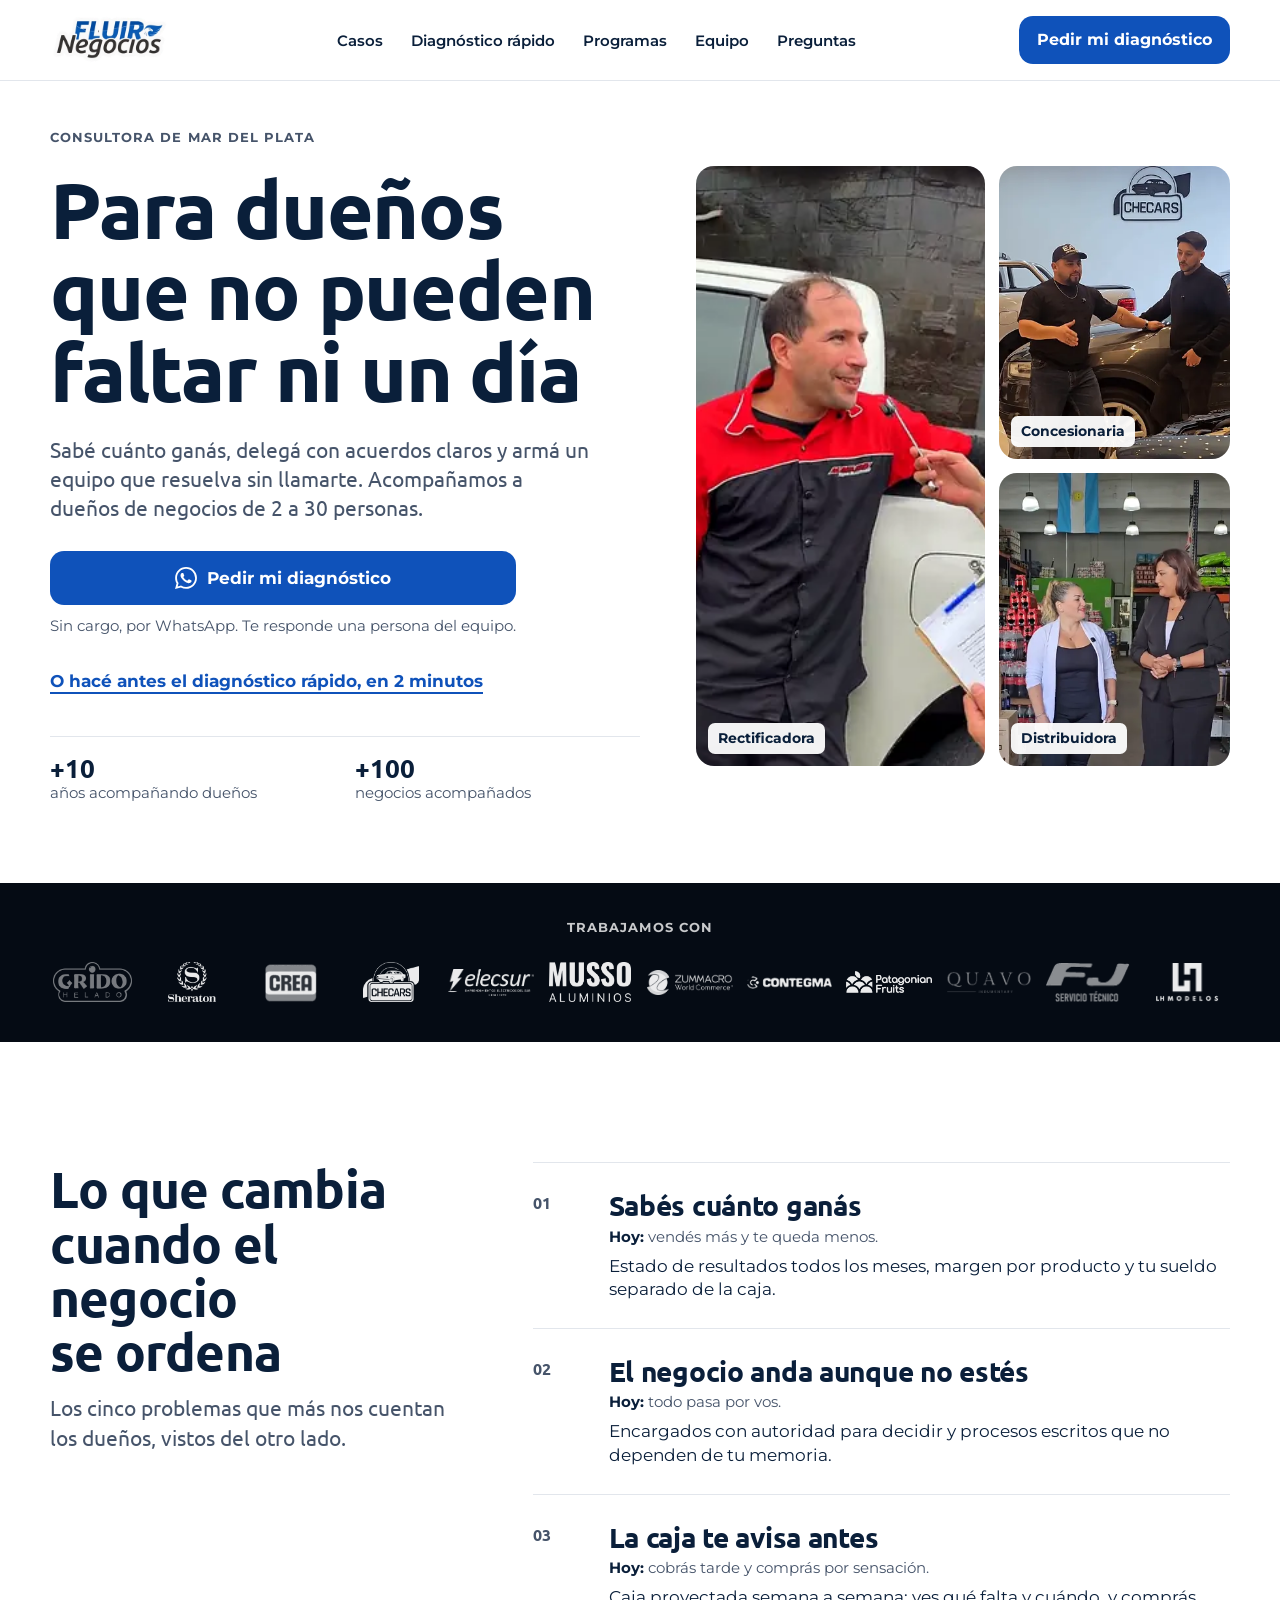
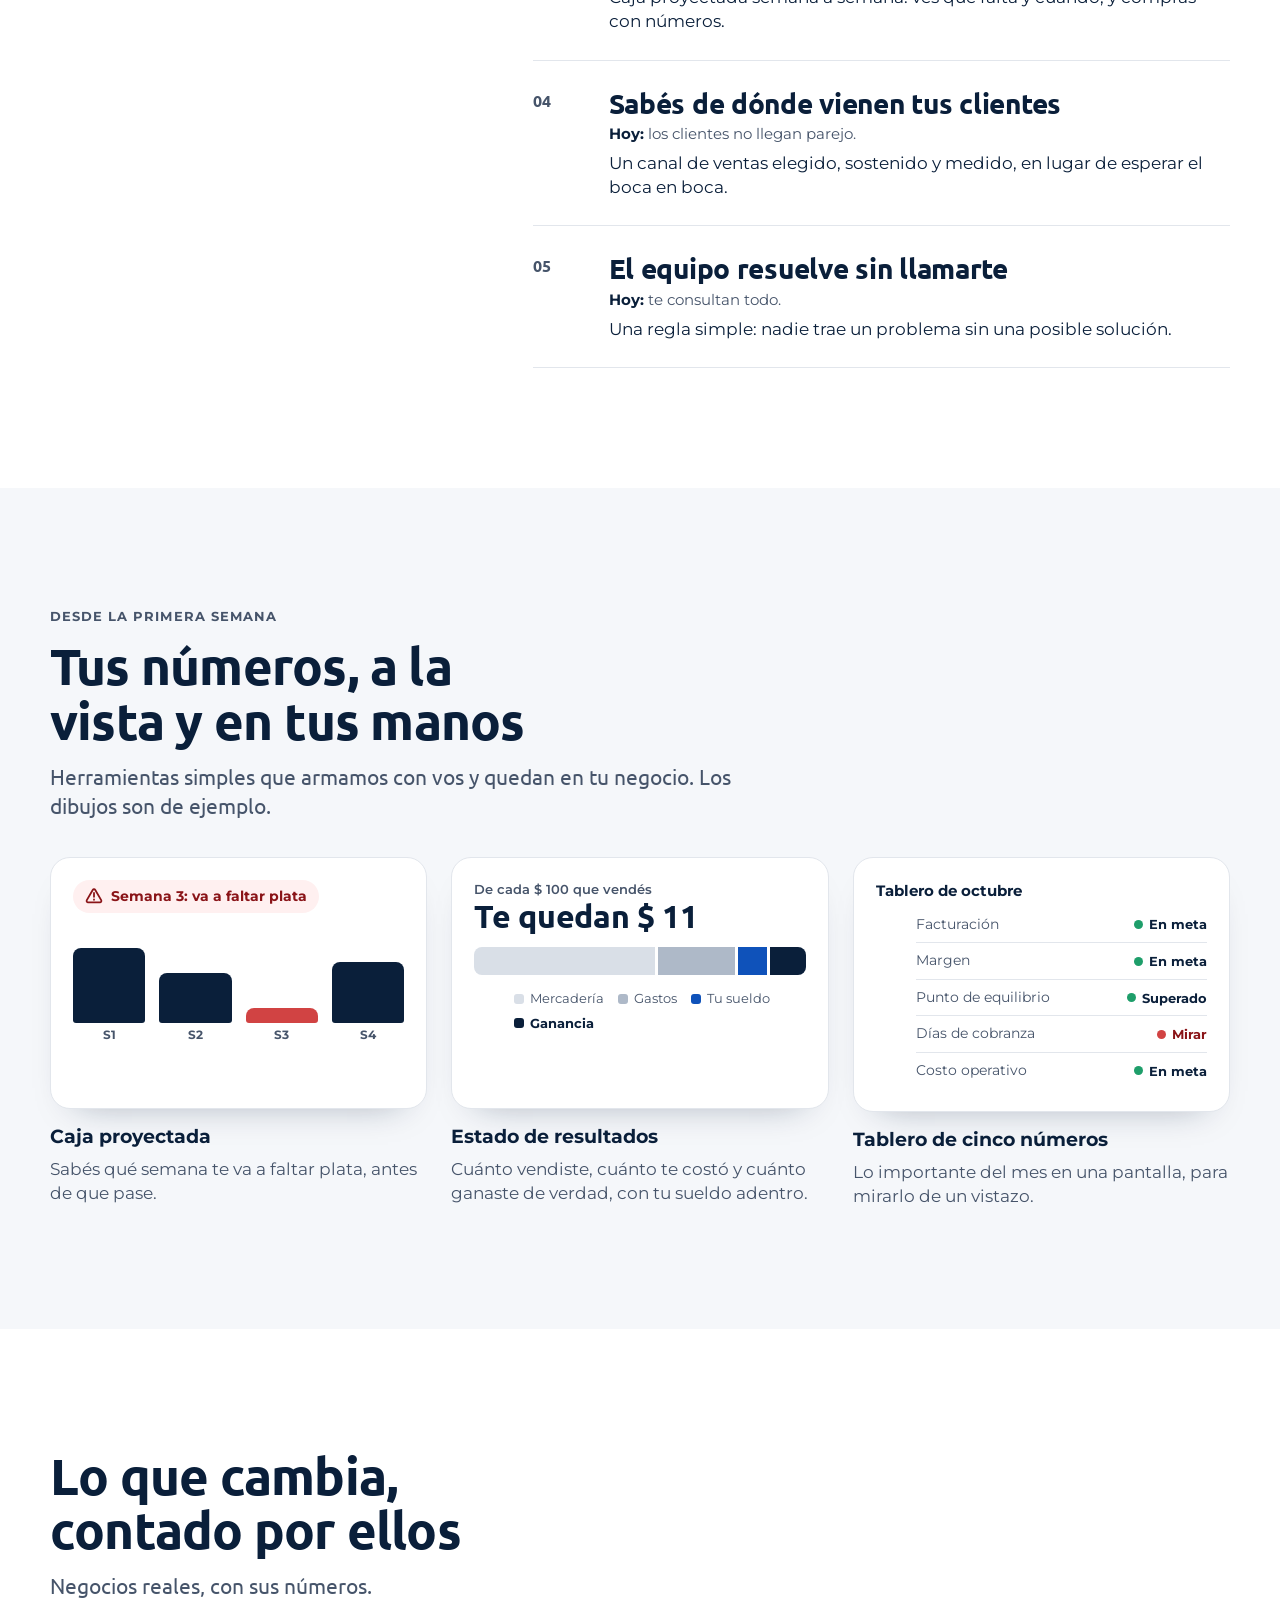
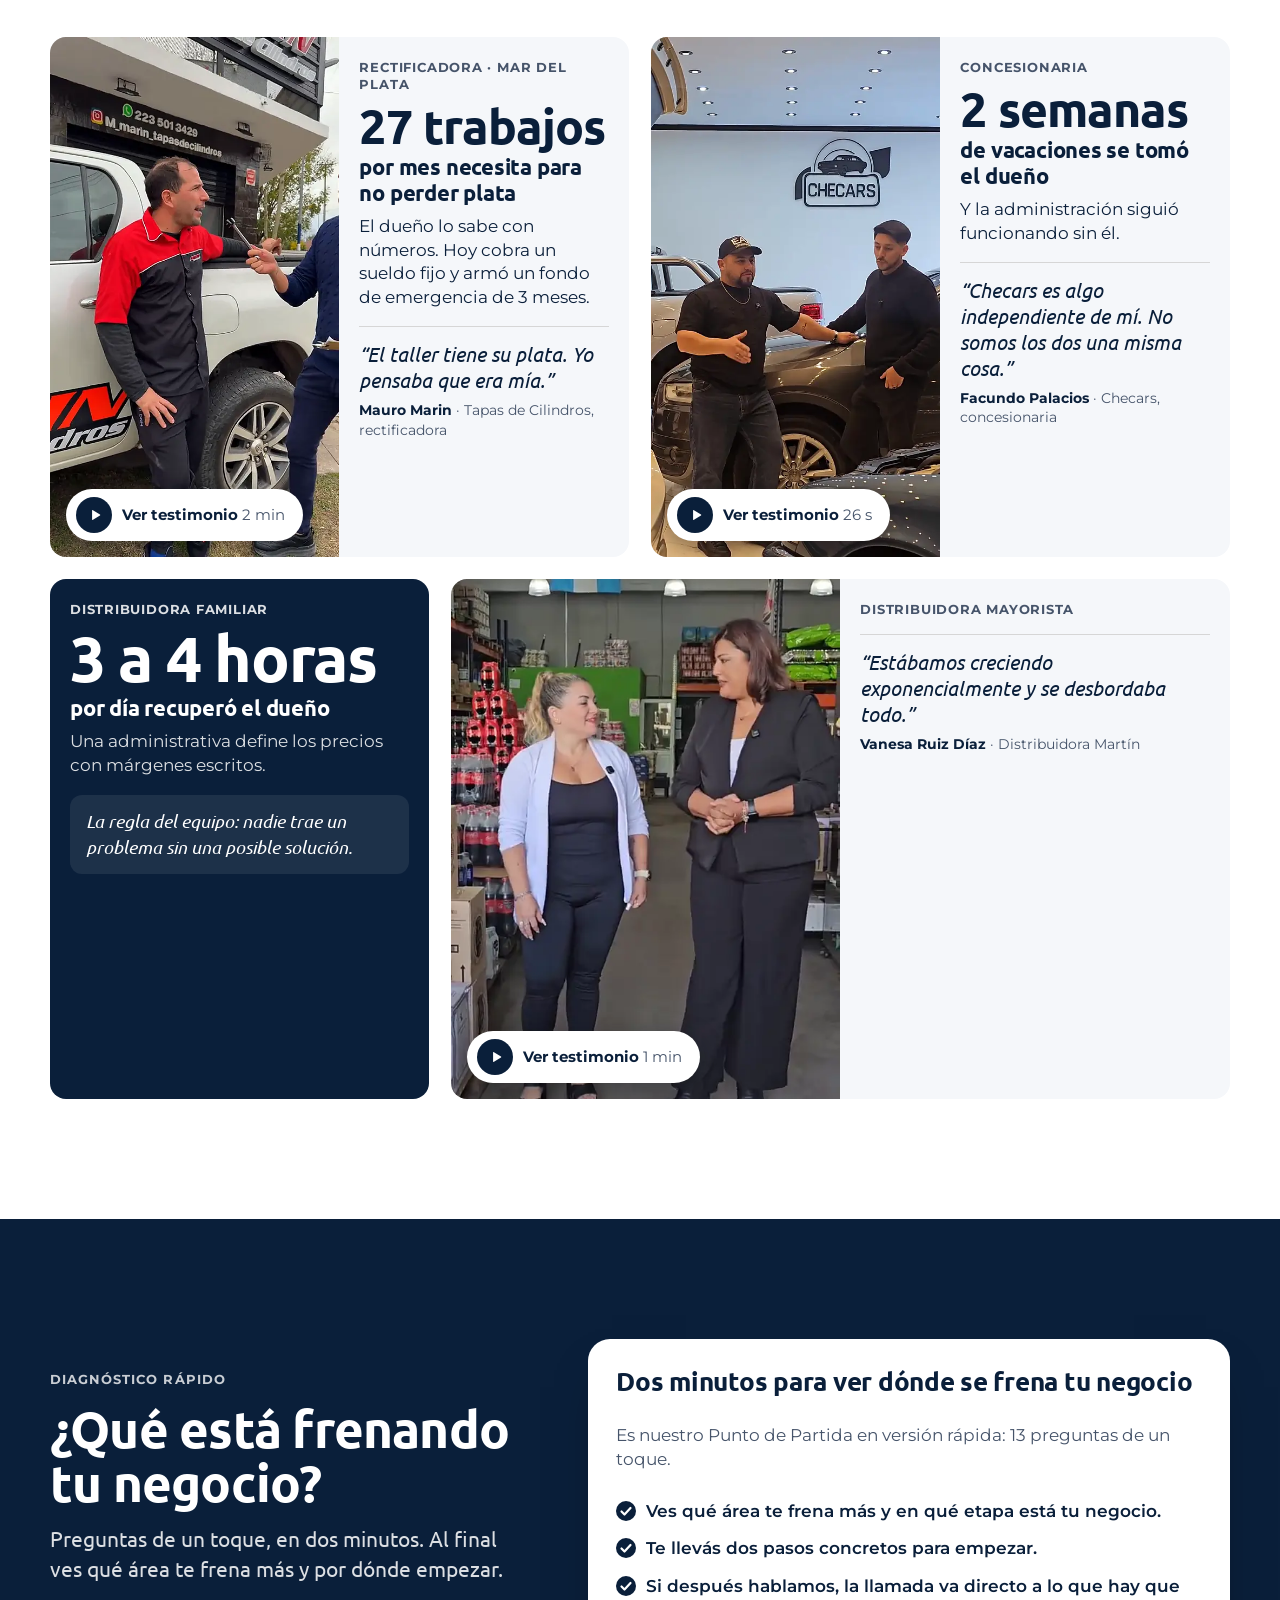
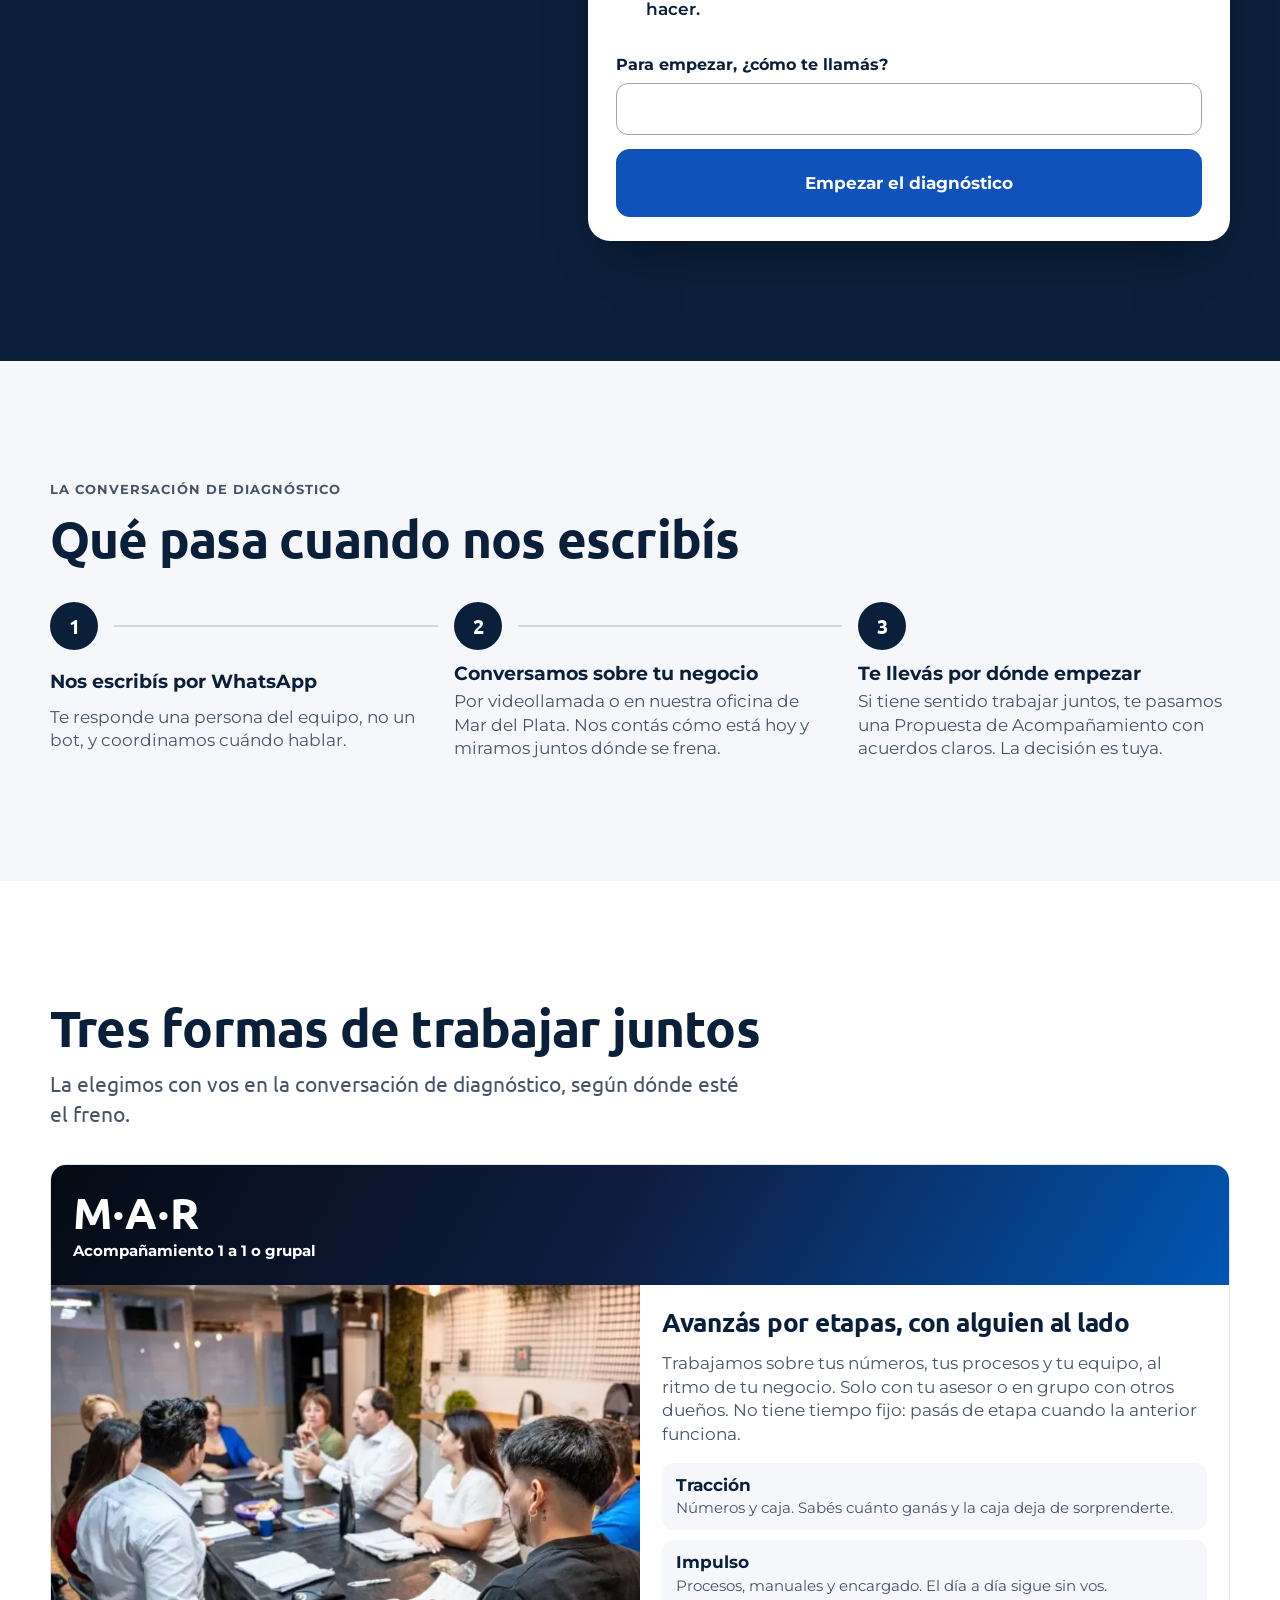
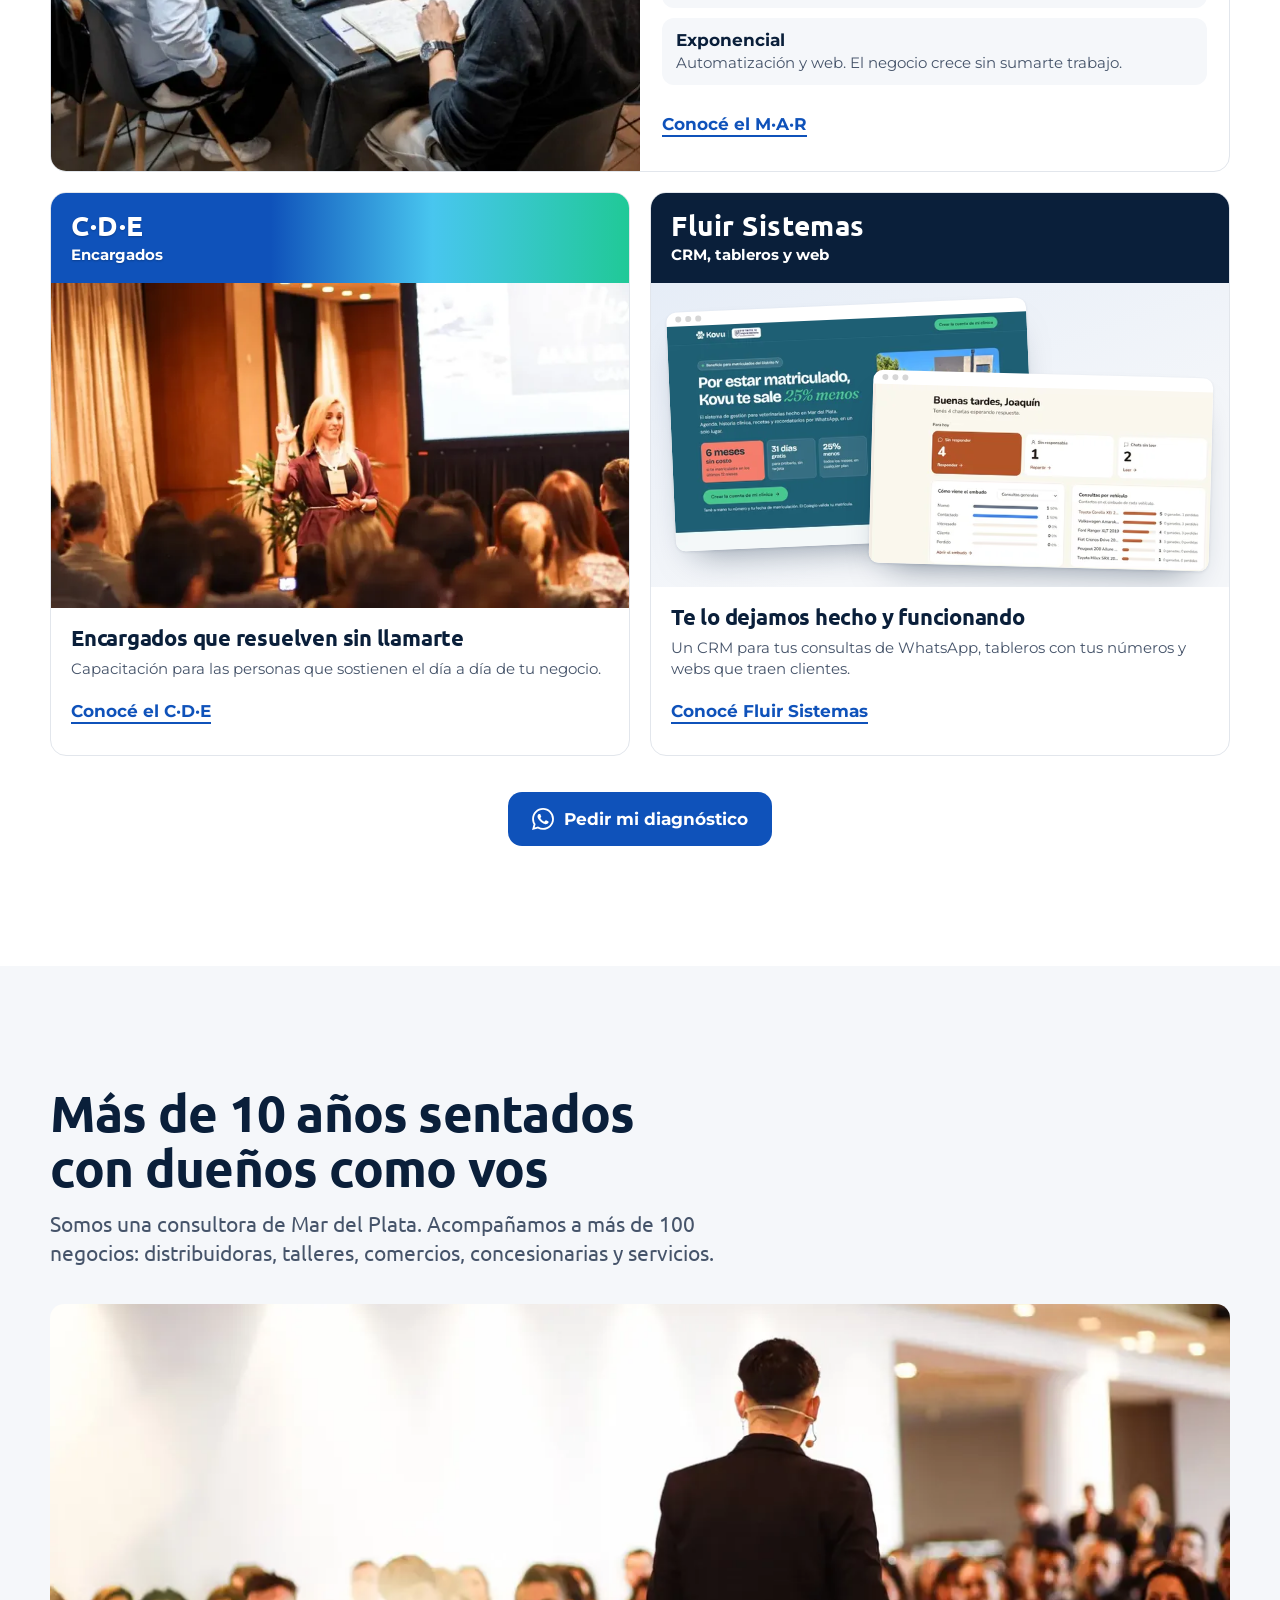
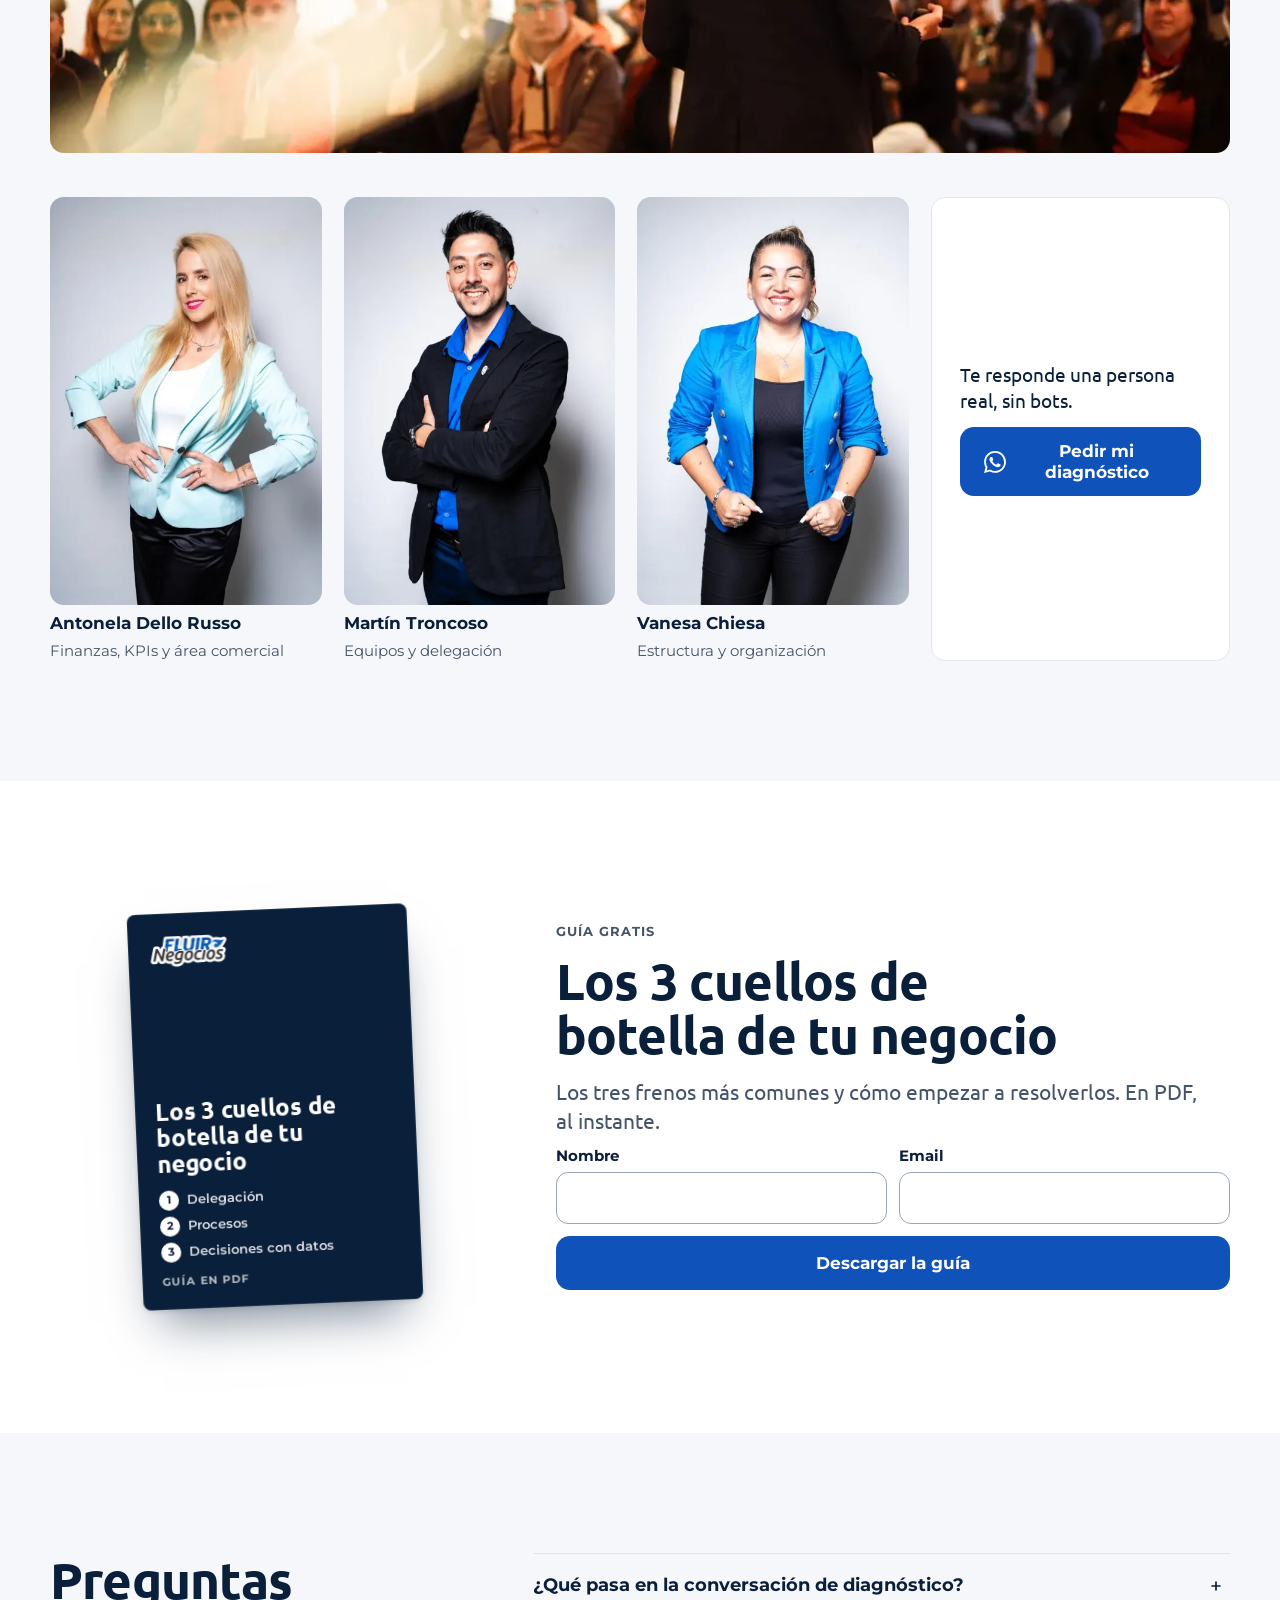
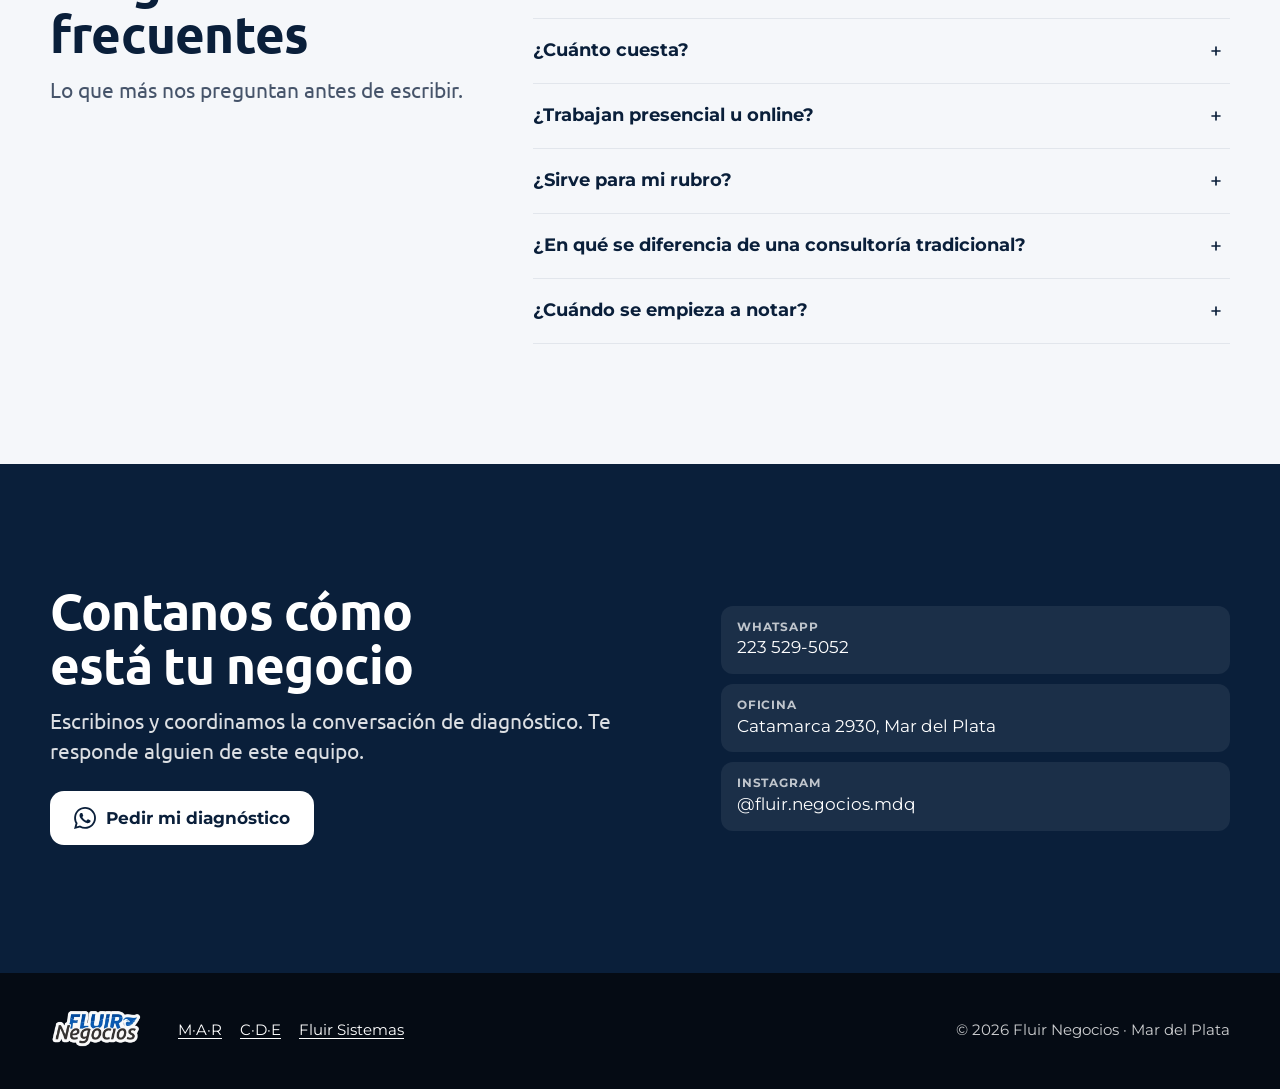
==== commit 984ef212: "Diagnóstico rápido: nombre al principio, 13 preguntas y tarjeta de alto fijo - La intro pide el nomb" ====
--- a/index.html
+++ b/index.html
@@ -82,7 +82,7 @@
 <link rel="preconnect" href="https://fonts.gstatic.com" crossorigin>
 <link rel="stylesheet" href="https://fonts.googleapis.com/css2?family=Montserrat:wght@400;600;700&family=Ubuntu:ital,wght@0,400;0,700;1,400&display=swap" media="print" onload="this.media='all'">
 <noscript><link rel="stylesheet" href="https://fonts.googleapis.com/css2?family=Montserrat:wght@400;600;700&family=Ubuntu:ital,wght@0,400;0,700;1,400&display=swap"></noscript>
-<style id="css-critico">:root{--zafiro:#0F52BA;--zafiro-hover:#0B4396;--navy:#0A1F3A;--navy-profundo:#050B14;--cian:#00B4D8;--gris-fondo:#F5F7FA;--gris:#D6D6D6;--azul-fluir:#014BA0;--tinta:#0A1F3A;--tinta-2:#46546A;--linea:#E2E6EC;--blanco:#FFFFFF;--ubuntu:"Ubuntu","Ubuntu-respaldo",system-ui,sans-serif;--montserrat:"Montserrat","Montserrat-respaldo",system-ui,sans-serif;--borde:16px;--borde-chico:10px;--ancho:1180px;--lado:20px;--bloque:72px;--barra-alto:0px;--foco:var(--navy)}@font-face{font-family:"Ubuntu-respaldo";src:local("Arial");font-weight:400;size-adjust:100%;ascent-override:93.2%;descent-override:18.9%;line-gap-override:0%}@font-face{font-family:"Ubuntu-respaldo";src:local("Arial Bold"),local("Arial-BoldMT");font-weight:700;size-adjust:98%;ascent-override:95.1%;descent-override:19.3%;line-gap-override:0%}@font-face{font-family:"Montserrat-respaldo";src:local("Arial");font-weight:400;size-adjust:111.5%;ascent-override:86.8%;descent-override:22.5%;line-gap-override:0%}@font-face{font-family:"Montserrat-respaldo";src:local("Arial Bold"),local("Arial-BoldMT");font-weight:600 700;size-adjust:109.5%;ascent-override:88.4%;descent-override:22.9%;line-gap-override:0%}*,*::before,*::after{box-sizing:border-box}html{-webkit-text-size-adjust:100%;text-size-adjust:100%;scroll-behavior:smooth}@media (prefers-reduced-motion:reduce){html{scroll-behavior:auto}}body{margin:0;background:var(--blanco);color:var(--tinta);font:400 1.0625rem/1.4 var(--montserrat);overflow-x:hidden}img,video,svg{display:block;max-width:100%}img{height:auto}a{color:var(--zafiro);text-underline-offset:3px}h1,h2,h3,h4,p,ol,ul,figure,blockquote,dl,dd{margin:0}ul[role="list"],ol[role="list"]{list-style:none;padding:0}button,input{font:inherit;color:inherit}[hidden]{display:none !important}:focus-visible{outline:3px solid var(--foco);outline-offset:3px;border-radius:6px}.oscuro{--foco:#FFFFFF}.solo-lector{position:absolute !important;width:1px;height:1px;padding:0;margin:-1px;overflow:hidden;clip:rect(0 0 0 0);white-space:nowrap;border:0}.saltar{position:absolute;left:12px;top:-60px;z-index:50;background:var(--navy);color:#fff;padding:12px 16px;border-radius:8px;font-weight:700}.saltar:focus{top:12px}.titular,h1,h2{font-family:var(--ubuntu);font-weight:700;letter-spacing:-0.015em;text-wrap:balance}h1{font-size:clamp(2.45rem,9.6vw,4.6rem);line-height:1.02}h2{font-size:clamp(1.95rem,7.2vw,3.2rem);line-height:1.06}h3{font-family:var(--montserrat);font-weight:700;font-size:1.1875rem;line-height:1.25}.bajada{font-family:var(--ubuntu);font-weight:400;font-size:1.1875rem;line-height:1.4;color:var(--tinta-2);text-wrap:pretty}.oscuro .bajada{color:rgba(255,255,255,0.86)}.antetitulo{font:700 0.8125rem/1.3 var(--montserrat);letter-spacing:0.08em;text-transform:uppercase;color:var(--tinta-2)}.oscuro .antetitulo{color:rgba(255,255,255,0.78)}.cita{font-family:var(--ubuntu);font-style:italic;font-weight:400}.contenedor{width:100%;max-width:calc(var(--ancho) + var(--lado) * 2);margin:0 auto;padding:0 var(--lado)}.bloque{padding:var(--bloque) 0}.bloque--gris{background:var(--gris-fondo)}.oscuro{background:var(--navy);color:#fff}.cabeza{display:grid;gap:14px;margin-bottom:36px;max-width:46rem}.boton{display:inline-flex;align-items:center;justify-content:center;gap:10px;min-height:54px;padding:14px 24px;border:0;border-radius:14px;background:var(--zafiro);color:#fff;text-decoration:none;cursor:pointer;font:700 1.0625rem/1.2 var(--montserrat);text-align:center;transition:background-color 0.15s ease,transform 0.15s ease}.boton:hover{background:var(--zafiro-hover)}.boton:active{transform:translateY(1px)}.boton svg{width:22px;height:22px;flex:none}.boton--claro{background:#fff;color:var(--navy)}.boton--claro:hover{background:#E9EEF5}.boton--ancho{width:100%}.boton--chico{min-height:48px;padding:10px 18px;font-size:1rem}.enlace{display:inline-flex;align-items:center;gap:8px;min-height:48px;font-weight:700;color:var(--zafiro);text-decoration:underline;text-decoration-thickness:2px;text-underline-offset:5px}.enlace:hover{text-decoration-thickness:3px}.oscuro .enlace{color:#fff}.nota{font-size:0.9375rem;color:var(--tinta-2)}.oscuro .nota{color:rgba(255,255,255,0.8)}.cabecera{position:relative;z-index:5;background:#fff;border-bottom:1px solid var(--linea)}.cabecera .contenedor{display:flex;align-items:center;justify-content:space-between;gap:16px;min-height:68px}.marca{display:inline-flex;align-items:center;min-height:48px}.marca img{width:108px;height:auto}.menu{display:none}.cabecera__accion{display:none}.portada{padding:28px 0 56px;background:#fff}.portada__grilla{display:grid;gap:32px}.portada__texto{display:grid;gap:18px;align-content:start}.portada .bajada{max-width:34rem}.portada__accion{display:grid;gap:10px;margin-top:6px}.portada__accion .nota{text-align:center}.cifras{display:grid;grid-template-columns:1fr 1fr;gap:10px 20px;margin-top:8px;padding-top:18px;border-top:1px solid var(--linea)}.cifra{display:grid;gap:2px}.cifra b{font:700 1.6rem/1 var(--ubuntu)}.cifra span{font-size:0.9375rem;color:var(--tinta-2)}.oscuro .cifra span{color:rgba(255,255,255,0.8)}.mosaico{display:grid;grid-template-columns:repeat(3,1fr);gap:8px}.mosaico figure{position:relative;border-radius:14px;overflow:hidden;background:var(--gris-fondo);aspect-ratio:4 / 5}.mosaico img{width:100%;height:100%;object-fit:cover}.mosaico figcaption{position:absolute;left:6px;bottom:6px;right:6px;font:700 0.75rem/1.2 var(--montserrat);color:var(--navy);background:rgba(255,255,255,0.94);padding:5px 7px;border-radius:7px;width:fit-content;max-width:calc(100% - 12px)}.clientes{background:var(--navy-profundo);color:#fff;padding:36px 0}.clientes p{text-align:center;margin-bottom:18px}.logos{display:grid;grid-template-columns:repeat(3,1fr);gap:18px 14px;align-items:center}.logos li{display:grid;place-items:center;height:48px}.logos img{max-height:40px;max-width:100%;width:auto;object-fit:contain;opacity:0.92}.rueda{background:var(--navy);color:#fff}.rapido{display:grid;gap:22px}.rapido__cabeza{margin-bottom:0}.tarjeta{background:#fff;color:var(--tinta);border-radius:var(--borde);--foco:var(--navy)}.rapido__tarjeta{padding:20px 18px 18px;border-radius:22px;box-shadow:0 24px 48px -24px rgba(0,0,0,0.5)}.rapido__preguntas{display:grid;gap:14px}.rapido__arriba{display:flex;justify-content:space-between;align-items:baseline;gap:12px}.rapido__paso{font-size:0.875rem;color:var(--tinta-2)}.rapido__paso b{color:var(--tinta)}.rapido__area{font:700 0.8125rem/1.2 var(--montserrat);color:var(--zafiro)}.rapido__progreso{display:grid;grid-template-columns:repeat(10,1fr);gap:4px}.rapido__progreso i{height:5px;border-radius:99px;background:var(--linea)}.rapido__progreso i.hecha{background:var(--navy)}.rapido__progreso i.actual{background:var(--zafiro)}.rapido__pregunta{display:grid;gap:16px;padding-top:4px}.rapido__q{min-height:2.5em;font:700 1.375rem/1.22 var(--ubuntu);letter-spacing:-0.01em;outline:none;text-wrap:pretty}.rapido__opciones{display:grid;grid-template-columns:repeat(3,1fr);gap:8px}.rapido__opciones button{min-height:56px;padding:8px 6px;border-radius:14px;border:2px solid var(--linea);background:#fff;color:var(--navy);font:700 1.0625rem/1.1 var(--montserrat);cursor:pointer}.rapido__opciones button:hover{border-color:var(--navy)}.rapido__opciones button[aria-pressed="true"]{background:var(--navy);border-color:var(--navy);color:#fff}.rapido__volver,.rapido__otra{justify-self:start;min-height:48px;padding:0;border:0;background:none;cursor:pointer;color:var(--tinta-2);font:600 0.9375rem/1.2 var(--montserrat);text-decoration:underline;text-underline-offset:3px}.rapido__otra{justify-self:center}.rapido__intro,.rapido__datos{display:grid;gap:14px}.rapido__intro>p:not(.nota),.rapido__datos>p:not(.nota):not(.rapido__error){color:var(--tinta-2)}.rapido__beneficios{display:grid;gap:10px}.rapido__beneficios li{position:relative;padding-left:30px;font-weight:600;line-height:1.35}.rapido__beneficios li::before{content:"";position:absolute;left:0;top:1px;width:20px;height:20px;border-radius:50%;background:var(--navy) url("data:image/svg+xml,%3Csvg xmlns='http://www.w3.org/2000/svg' viewBox='0 0 20 20'%3E%3Cpath d='M5.5 10.5l3 3 6-6.5' fill='none' stroke='%23fff' stroke-width='2.2' stroke-linecap='round' stroke-linejoin='round'/%3E%3C/svg%3E") center / 20px no-repeat}.rapido__intro .nota,.rapido__datos .nota{text-align:center;font-size:0.875rem}.rapido__campos{display:grid;gap:12px;align-items:start}.rapido__campos .campo label span{font-weight:500;color:var(--tinta-2)}.rapido__campos .campo small{font-size:0.8125rem;color:var(--tinta-2)}.rapido__campos .campo input[aria-invalid="true"]{border-color:#B42318}.rapido__error{padding:10px 12px;border-radius:10px;background:#FFF0F0;color:#8A1418;font-weight:600;font-size:0.9375rem}.rapido__animo{padding:10px 12px;border-radius:10px;background:var(--gris-fondo);color:var(--tinta-2);font-size:0.875rem}.rapido__opciones--lista{grid-template-columns:1fr;gap:8px}.rapido__opciones--lista button{min-height:52px;padding:10px 16px;text-align:left;font-size:1rem}.rapido__resultado{display:grid;gap:14px}.rapido__etapa{font-size:0.875rem;color:var(--tinta-2)}.rapido__etapa b{color:var(--tinta)}.rapido__titulo{font:700 1.625rem/1.1 var(--ubuntu);letter-spacing:-0.01em;outline:none}.rapido__areas{display:grid;gap:7px;padding:12px 14px;border-radius:12px;background:var(--gris-fondo)}.rapido__areas li{display:grid;grid-template-columns:6.75rem 1fr;align-items:center;gap:10px;font-size:0.875rem;color:var(--tinta-2)}.rapido__areas li.flojo{color:var(--tinta);font-weight:700}.rapido__barra{display:grid;grid-template-columns:repeat(4,1fr);gap:3px}.rapido__barra i{height:8px;border-radius:3px;background:var(--linea)}.rapido__barra i.lleno{background:var(--navy)}@media (prefers-reduced-motion:no-preference){.rapido__opciones button{transition:border-color 0.15s ease,background-color 0.15s ease,color 0.15s ease,transform 0.15s ease}.rapido__opciones button:active{transform:scale(0.97)}.rapido__progreso i{transition:background-color 0.25s ease}.rapido__pregunta.entra{animation:rapido-entra 0.32s cubic-bezier(0.2,0.8,0.2,1)}.rapido__preguntas.pasando .rapido__q{opacity:0.5;transition:opacity 0.2s ease}}.campo{display:grid;gap:6px}.campo label{font-weight:700;font-size:0.9375rem}.campo input{min-height:52px;padding:12px 14px;border:1.5px solid #9AA6B5;border-radius:12px;background:#fff;font-size:1.0625rem}.campo input:focus{outline:3px solid var(--navy);outline-offset:1px;border-color:var(--navy)}.oscuro .paso::before{background:#fff;color:var(--navy)}.oscuro .paso::after{background:rgba(255,255,255,0.25)}.oscuro .paso p{color:rgba(255,255,255,0.82)}.barra-inferior{position:fixed;left:0;right:0;bottom:0;z-index:20;padding:10px var(--lado) calc(10px + env(safe-area-inset-bottom));background:#fff;border-top:1px solid var(--linea);box-shadow:0 -6px 20px rgba(10,31,58,0.08);transform:translateY(110%);transition:transform 0.25s ease,visibility 0.25s;visibility:hidden}.barra-inferior.visible{transform:none;visibility:visible}.barra-inferior .boton{width:100%;min-height:52px}.con-barra{--barra-alto:calc(74px + env(safe-area-inset-bottom))}@media (prefers-reduced-motion:reduce){.barra-inferior{transition:none}}.campana .portada{padding-top:20px;padding-bottom:40px}.campana .cabecera{border-bottom:0}.campana .cabecera .contenedor{min-height:60px;justify-content:flex-start}.campana .bloque{padding:52px 0}.campana .cabeza{margin-bottom:26px}@media (min-width:720px){:root{--lado:32px;--bloque:96px}.portada{padding:48px 0 80px}.portada__accion{grid-template-columns:auto;justify-content:start}.portada__accion .nota{text-align:left}.mosaico{gap:12px}.logos{grid-template-columns:repeat(6,1fr)}}@media (min-width:1024px){:root{--bloque:120px}.menu{display:flex;gap:4px}.menu a{display:inline-flex;align-items:center;min-height:48px;padding:0 12px;color:var(--tinta);text-decoration:none;font-weight:600;font-size:0.9375rem;border-radius:8px}.menu a:hover{background:var(--gris-fondo)}.cabecera__accion{display:inline-flex}.cabecera .contenedor{min-height:80px}.marca img{width:124px}.portada__grilla{grid-template-columns:1.05fr 0.95fr;gap:56px;align-items:center}.portada__texto{gap:22px}.bajada{font-size:1.3125rem}.mosaico{grid-template-columns:1.25fr 1fr;grid-template-rows:1fr 1fr;gap:14px;height:600px}.mosaico figure{aspect-ratio:auto;border-radius:18px}.mosaico figure:first-child{grid-row:span 2}.mosaico figcaption{left:12px;bottom:12px;font-size:0.875rem;padding:7px 10px}.logos{grid-template-columns:repeat(12,1fr)}.clientes p{margin-bottom:22px}}@media (min-width:1280px){h1{font-size:5rem}}.recortes{position:relative;margin:0;min-height:232px;padding:22px 20px 30px;overflow:hidden;background:linear-gradient(160deg,#E6EDF7 0%,#F5F7FA 70%)}.recorte{position:relative;display:block;padding-top:14px;border-radius:10px;overflow:hidden;background:#fff;box-shadow:0 20px 36px -20px rgba(10,31,58,0.5),0 1px 3px rgba(10,31,58,0.1)}.recorte::before{content:"";position:absolute;top:4px;left:9px;width:6px;height:6px;border-radius:50%;background:#D6D6D6;box-shadow:10px 0 0 #D6D6D6,20px 0 0 #D6D6D6}.recorte img{display:block;width:100%;height:auto}.recorte--atras{width:74%;max-width:360px;transform:rotate(-2.5deg)}.recorte--frente{position:absolute;right:18px;bottom:20px;width:70%;max-width:340px;transform:rotate(1.5deg)}.recortes--grande{border-radius:22px;min-height:300px;padding:26px 22px 40px}.recortes--grande .recorte--atras{width:80%;max-width:470px}.recortes--grande .recorte--frente{width:68%;max-width:420px;right:20px;bottom:26px}@media (min-width:720px){.recortes{min-height:280px}.recortes--grande{min-height:380px}}@media (min-width:560px){.rapido__opciones--lista{grid-template-columns:1fr 1fr}.rapido__campos{grid-template-columns:1fr 1fr}}body.rapido-pagina{display:flex;flex-direction:column;min-height:100vh;min-height:100dvh;background:var(--navy)}body.rapido-pagina main{flex:1;display:flex;flex-direction:column}.rapido-pagina .dg-cabecera{padding-bottom:14px;background:#fff}.rapido-pagina__bloque{flex:1;display:flex;align-items:center}.rapido-pagina__bloque{padding:36px 0 56px}body.rapido-pagina h1{color:#fff;font-size:clamp(2.2rem,9vw,3.6rem);line-height:1.04}.rapido__equipo{display:flex;align-items:center;gap:10px;margin-top:4px;font-size:0.9375rem;color:rgba(255,255,255,0.86)}.rapido__equipo .dg-caras img{border-color:var(--navy)}@media (min-width:1024px){.rapido{grid-template-columns:0.85fr 1.15fr;gap:64px;align-items:center}.rapido__tarjeta{padding:28px 28px 24px}.rapido__q{font-size:1.625rem}}.cabeza--pegada{margin-bottom:8px}.tarjeta .nota,.tarjeta p{color:inherit}.tarjeta .nota{color:var(--tinta-2)}.con-barra .pie{padding-bottom:calc(36px + var(--barra-alto))}.con-barra .pie--chico{padding-bottom:calc(26px + var(--barra-alto))}@media (min-width:1024px){.campana h1{font-size:4.1rem}}.programa-cabeza{color:#fff}.programa-cabeza .contenedor{display:flex;flex-direction:column;align-items:flex-start;gap:6px;padding-top:22px;padding-bottom:20px}.programa-cabeza b{font:700 2.5rem/1 var(--ubuntu);letter-spacing:0.02em}.programa-cabeza span{font:700 0.9375rem/1.3 var(--montserrat)}.programa-cabeza--mar{background:linear-gradient(90deg,#050B14 0%,#0F1C3F 55%,#0056B3 100%)}.programa-cabeza--cde{background:linear-gradient(270deg,#20C997 0%,#48C6EF 30%,#0F52BA 58%,#0F52BA 100%)}.programa-cabeza--sistemas{background:var(--navy)}.programa-cabeza--cde b,.programa-cabeza--cde span{text-shadow:0 1px 2px rgba(5,11,20,0.25)}.portada--programa{padding-top:28px}.portada__foto{margin:0;border-radius:var(--borde);overflow:hidden;background:var(--gris-fondo)}.portada__foto img{width:100%;aspect-ratio:4 / 3;object-fit:cover}.portada__foto figcaption{font-size:0.875rem;color:var(--tinta-2);padding:10px 2px 0;background:#fff}.portada__visual{display:grid;align-content:center;padding:18px;border-radius:var(--borde);background:var(--gris-fondo)}.ficha{display:grid;grid-template-columns:1fr 1fr;gap:8px;margin-top:4px}.ficha li{display:grid;gap:2px;padding:12px 14px;border-radius:12px;background:var(--gris-fondo)}.ficha small{font:700 0.6875rem/1.2 var(--montserrat);letter-spacing:0.08em;text-transform:uppercase;color:var(--tinta-2)}.ficha b{font-size:0.9375rem;line-height:1.3}.tarjeta-simple{display:grid;gap:8px;align-content:start;padding:22px 20px;border-radius:var(--borde);background:#fff;border:1px solid var(--linea)}.tarjeta-simple h3{font:700 1.375rem/1.15 var(--ubuntu)}.tarjeta-simple>p{color:var(--tinta-2)}.tarjeta-simple .etiqueta{font:700 0.75rem/1.2 var(--montserrat);letter-spacing:0.08em;text-transform:uppercase;color:var(--tinta-2)}.cita-foto{display:grid;gap:0;border-radius:var(--borde);overflow:hidden;background:var(--gris-fondo)}.cita-foto img{width:100%;aspect-ratio:4 / 3;object-fit:cover}.cita-foto blockquote{padding:22px 20px 24px}.cita-foto blockquote p{font-family:var(--ubuntu);font-style:italic;font-size:1.375rem;line-height:1.3}.cita-foto blockquote footer{margin-top:10px;font-size:0.875rem;color:var(--tinta-2)}@media (min-width:720px){.ficha{grid-template-columns:repeat(4,1fr)}.cita-foto{grid-template-columns:1fr 1fr;align-items:center}.cita-foto img{height:100%;aspect-ratio:auto;min-height:360px}.cita-foto blockquote{padding:36px}}@media (min-width:1024px){.programa-cabeza .contenedor{padding-top:26px;padding-bottom:24px}.programa-cabeza b{font-size:3rem}.portada--programa .portada__grilla{grid-template-columns:1.05fr 0.95fr}.portada__foto img{aspect-ratio:4 / 5;max-height:600px}}@media (min-width:1024px){.portada--programa .ficha{grid-template-columns:1fr 1fr}}.cita-grande{margin-top:20px;padding:28px 22px;border-radius:var(--borde);background:var(--navy);color:#fff}.cita-grande blockquote p{font-family:var(--ubuntu);font-style:italic;font-size:clamp(1.375rem,4.6vw,2rem);line-height:1.3;max-width:40rem}.cita-grande blockquote footer{margin-top:14px;font-size:0.9375rem;color:rgba(255,255,255,0.82)}.cita-grande blockquote footer b{color:#fff}@media (min-width:720px){.cita-grande{padding:44px 48px}}.oscuro .puntos i{background:rgba(255,255,255,0.3)}.oscuro .puntos i.activo{background:#fff}@media (max-width:719px){:root{--bloque:56px}.cabeza{margin-bottom:24px;gap:10px}.rapido{gap:18px}.rapido__tarjeta{padding:18px 16px 16px}.rapido__q{font-size:1.25rem}.recortes{min-height:0;padding:16px 14px 22px}.logos{grid-template-columns:repeat(4,1fr);gap:14px 10px}.logos li{height:40px}.logos img{max-height:32px}.clientes{padding:28px 0}.portada__foto img{aspect-ratio:16 / 10}}@media (min-width:1024px){.barra-inferior{display:none}.con-barra{--barra-alto:0px}}.ficha li>.enlace{min-height:48px}html:not([data-h]) [data-variante]:not([data-variante~="base"]),html[data-h="plata"] [data-variante]:not([data-variante~="plata"]),html[data-h="equipo"] [data-variante]:not([data-variante~="equipo"]),html[data-h="grupo"] [data-variante]:not([data-variante~="grupo"]){display:none !important}.dg-cabecera{padding:14px 0 0}.dg-cabecera img{width:112px;height:auto;display:block}.dg-portada{padding:20px 0 44px}.dg-portada__grilla{display:grid;gap:24px}.dg-texto{display:grid;gap:16px;align-content:start}.dg-texto h1{font-size:clamp(2.45rem,10vw,4.4rem);line-height:1.02;letter-spacing:-0.02em}.dg-texto .bajada{font-size:1.1875rem;max-width:32rem}.dg-accion{display:grid;gap:10px;margin-top:6px}.dg-accion .boton{min-height:58px;font-size:1.125rem}.dg-accion .nota{font-size:0.9375rem}.dg-escena{position:relative}.dg-escena__foto{margin:0;border-radius:22px;overflow:hidden;background:var(--gris-fondo)}.dg-escena__foto img{width:100%;aspect-ratio:16 / 10;object-fit:cover;object-position:50% 42%}html.dg-anima .dg-escena:not(.v-foto) .dg-escena__foto img{transform:scale(1.07)}.dg-chat{--dg-burbuja:#E8EEF8;position:relative;z-index:1;display:grid;gap:10px;margin:-84px 12px 0;padding:12px;border-radius:20px;background:#fff;border:1px solid var(--linea);box-shadow:0 22px 44px -20px rgba(10,31,58,0.42),0 2px 6px rgba(10,31,58,0.06);color:var(--tinta);text-decoration:none;cursor:pointer;-webkit-tap-highlight-color:transparent}.dg-chat:focus-visible{outline:3px solid var(--navy);outline-offset:3px}.dg-chat__barra{display:flex;align-items:center;gap:10px;padding:0 2px}.dg-chat__barra b{display:block;font-size:0.9375rem;line-height:1.2}.dg-chat__barra small{display:block;font-size:0.75rem;color:var(--tinta-2)}.dg-caras{display:flex;flex:none}.dg-caras img{width:32px;height:32px;border-radius:50%;object-fit:cover;object-position:50% 12%;border:2px solid #fff;background:#EEF0F3}.dg-caras img + img{margin-left:-9px}.dg-chat__cuerpo{display:grid;gap:8px;padding:12px 10px;border-radius:14px;background:var(--gris-fondo)}.dg-chat__mia,.dg-chat__suya{display:block;max-width:88%;padding:8px 12px;font-size:0.9375rem;line-height:1.3}.dg-chat__mia{display:flow-root;justify-self:end;border-radius:16px 16px 4px 16px;background:var(--dg-burbuja);color:var(--navy);font-weight:600}.dg-chat__mia small{float:right;margin:3px 0 0 8px;font-size:0.6875rem;font-weight:700;letter-spacing:-0.12em;color:var(--zafiro)}.dg-chat__lugar{display:grid;justify-items:start;align-items:start}.dg-chat__lugar>*{grid-area:1 / 1}.dg-chat__suya{border-radius:16px 16px 16px 4px;background:#fff;font-weight:500;box-shadow:0 1px 1px rgba(10,31,58,0.06)}.dg-chat__escribe{display:inline-flex;gap:4px;padding:12px;border-radius:16px 16px 16px 4px;background:#fff;opacity:0}.dg-chat__escribe i{width:6px;height:6px;border-radius:50%;background:var(--tinta-2)}.dg-chat.v-escribe:not(.v-suya) .dg-chat__escribe{opacity:1}.dg-chat__redactar{display:flex;align-items:center;gap:8px}.dg-chat__campo{flex:1;display:grid;align-items:center;min-width:0;min-height:44px;padding:0 14px;border-radius:999px;border:1px solid var(--linea);background:#fff;font-size:0.9375rem}.dg-chat__campo>*{grid-area:1 / 1;overflow:hidden;white-space:nowrap;text-overflow:ellipsis}.dg-chat__tipeo{font-weight:500}.dg-chat__guia{color:var(--tinta-2);font-weight:600}.dg-chat__guia .clic{display:none}@media (hover:hover) and (pointer:fine){.dg-chat__guia .toca{display:none}.dg-chat__guia .clic{display:inline}}.dg-chat__enviar{position:relative;z-index:0;flex:none;display:grid;place-items:center;width:44px;height:44px;border-radius:50%;background:var(--zafiro);color:#fff}.dg-chat__enviar svg{width:20px;height:20px;fill:currentColor;margin-left:3px}html.dg-anima .dg-chat:not(.v-mia) .dg-chat__mia{opacity:0;transform:translateY(14px) scale(0.9)}html.dg-anima .dg-chat:not(.v-leido) .dg-chat__mia small{color:var(--tinta-2)}html.dg-anima .dg-chat:not(.v-suya) .dg-chat__suya{opacity:0;transform:translateY(10px) scale(0.92)}html.dg-anima .dg-chat:not(.v-suya) .dg-chat__guia{opacity:0}html.dg-anima .dg-chat:not(.v-mia) .dg-chat__tipeo::after{content:"";display:inline-block;width:2px;height:1.15em;margin-left:1px;vertical-align:-0.22em;background:var(--zafiro)}html.dg-anima:not(.dg-js) .dg-chat:not(.v-mia) .dg-chat__mia,html.dg-anima:not(.dg-js) .dg-chat:not(.v-suya) .dg-chat__suya,html.dg-anima:not(.dg-js) .dg-chat:not(.v-suya) .dg-chat__guia{animation:dg-respaldo 0.4s ease 5s forwards}.dg-prueba{display:grid;gap:14px;margin-top:10px}.dg-prueba p{font-size:0.9375rem;color:var(--tinta-2)}.dg-prueba p b{color:var(--tinta)}.dg-logos{display:grid;grid-template-columns:repeat(4,1fr);gap:16px;align-items:center}.dg-logos img{max-height:30px;width:auto;max-width:100%;margin:0 auto;filter:grayscale(1);opacity:0.75}.con-barra .dg-pie{padding-bottom:calc(24px + var(--barra-alto))}@media (min-width:720px){.dg-accion{justify-items:start}.dg-accion .boton,.dg-cierre .boton,.dg-pasos__accion .boton{padding:14px 34px}.dg-escena{max-width:560px}.dg-escena__foto img{aspect-ratio:4 / 3}.dg-chat{width:350px;margin:-110px -14px 0 auto}}@media (min-width:1024px){.dg-cabecera{padding-top:28px}.dg-cabecera img{width:128px}.dg-portada{padding:40px 0 96px}.dg-portada__grilla{grid-template-columns:1fr 1fr;grid-template-areas:"texto escena" "prueba escena";column-gap:72px;row-gap:40px;align-items:center}.dg-texto{grid-area:texto;align-self:end;gap:20px}.dg-escena{grid-area:escena;max-width:none}.dg-prueba{grid-area:prueba;align-self:start;margin-top:0;max-width:460px}.dg-escena__foto img{aspect-ratio:4 / 5;object-position:46% 50%}.dg-chat{position:absolute;left:-56px;bottom:36px;width:356px;margin:0}}</style>
+<style id="css-critico">:root{--zafiro:#0F52BA;--zafiro-hover:#0B4396;--navy:#0A1F3A;--navy-profundo:#050B14;--cian:#00B4D8;--gris-fondo:#F5F7FA;--gris:#D6D6D6;--azul-fluir:#014BA0;--tinta:#0A1F3A;--tinta-2:#46546A;--linea:#E2E6EC;--blanco:#FFFFFF;--ubuntu:"Ubuntu","Ubuntu-respaldo",system-ui,sans-serif;--montserrat:"Montserrat","Montserrat-respaldo",system-ui,sans-serif;--borde:16px;--borde-chico:10px;--ancho:1180px;--lado:20px;--bloque:72px;--barra-alto:0px;--foco:var(--navy)}@font-face{font-family:"Ubuntu-respaldo";src:local("Arial");font-weight:400;size-adjust:100%;ascent-override:93.2%;descent-override:18.9%;line-gap-override:0%}@font-face{font-family:"Ubuntu-respaldo";src:local("Arial Bold"),local("Arial-BoldMT");font-weight:700;size-adjust:98%;ascent-override:95.1%;descent-override:19.3%;line-gap-override:0%}@font-face{font-family:"Montserrat-respaldo";src:local("Arial");font-weight:400;size-adjust:111.5%;ascent-override:86.8%;descent-override:22.5%;line-gap-override:0%}@font-face{font-family:"Montserrat-respaldo";src:local("Arial Bold"),local("Arial-BoldMT");font-weight:600 700;size-adjust:109.5%;ascent-override:88.4%;descent-override:22.9%;line-gap-override:0%}*,*::before,*::after{box-sizing:border-box}html{-webkit-text-size-adjust:100%;text-size-adjust:100%;scroll-behavior:smooth}@media (prefers-reduced-motion:reduce){html{scroll-behavior:auto}}body{margin:0;background:var(--blanco);color:var(--tinta);font:400 1.0625rem/1.4 var(--montserrat);overflow-x:hidden}img,video,svg{display:block;max-width:100%}img{height:auto}a{color:var(--zafiro);text-underline-offset:3px}h1,h2,h3,h4,p,ol,ul,figure,blockquote,dl,dd{margin:0}ul[role="list"],ol[role="list"]{list-style:none;padding:0}button,input{font:inherit;color:inherit}[hidden]{display:none !important}:focus-visible{outline:3px solid var(--foco);outline-offset:3px;border-radius:6px}.oscuro{--foco:#FFFFFF}.solo-lector{position:absolute !important;width:1px;height:1px;padding:0;margin:-1px;overflow:hidden;clip:rect(0 0 0 0);white-space:nowrap;border:0}.saltar{position:absolute;left:12px;top:-60px;z-index:50;background:var(--navy);color:#fff;padding:12px 16px;border-radius:8px;font-weight:700}.saltar:focus{top:12px}.titular,h1,h2{font-family:var(--ubuntu);font-weight:700;letter-spacing:-0.015em;text-wrap:balance}h1{font-size:clamp(2.45rem,9.6vw,4.6rem);line-height:1.02}h2{font-size:clamp(1.95rem,7.2vw,3.2rem);line-height:1.06}h3{font-family:var(--montserrat);font-weight:700;font-size:1.1875rem;line-height:1.25}.bajada{font-family:var(--ubuntu);font-weight:400;font-size:1.1875rem;line-height:1.4;color:var(--tinta-2);text-wrap:pretty}.oscuro .bajada{color:rgba(255,255,255,0.86)}.antetitulo{font:700 0.8125rem/1.3 var(--montserrat);letter-spacing:0.08em;text-transform:uppercase;color:var(--tinta-2)}.oscuro .antetitulo{color:rgba(255,255,255,0.78)}.cita{font-family:var(--ubuntu);font-style:italic;font-weight:400}.contenedor{width:100%;max-width:calc(var(--ancho) + var(--lado) * 2);margin:0 auto;padding:0 var(--lado)}.bloque{padding:var(--bloque) 0}.bloque--gris{background:var(--gris-fondo)}.oscuro{background:var(--navy);color:#fff}.cabeza{display:grid;gap:14px;margin-bottom:36px;max-width:46rem}.boton{display:inline-flex;align-items:center;justify-content:center;gap:10px;min-height:54px;padding:14px 24px;border:0;border-radius:14px;background:var(--zafiro);color:#fff;text-decoration:none;cursor:pointer;font:700 1.0625rem/1.2 var(--montserrat);text-align:center;transition:background-color 0.15s ease,transform 0.15s ease}.boton:hover{background:var(--zafiro-hover)}.boton:active{transform:translateY(1px)}.boton svg{width:22px;height:22px;flex:none}.boton--claro{background:#fff;color:var(--navy)}.boton--claro:hover{background:#E9EEF5}.boton--ancho{width:100%}.boton--chico{min-height:48px;padding:10px 18px;font-size:1rem}.enlace{display:inline-flex;align-items:center;gap:8px;min-height:48px;font-weight:700;color:var(--zafiro);text-decoration:underline;text-decoration-thickness:2px;text-underline-offset:5px}.enlace:hover{text-decoration-thickness:3px}.oscuro .enlace{color:#fff}.nota{font-size:0.9375rem;color:var(--tinta-2)}.oscuro .nota{color:rgba(255,255,255,0.8)}.cabecera{position:relative;z-index:5;background:#fff;border-bottom:1px solid var(--linea)}.cabecera .contenedor{display:flex;align-items:center;justify-content:space-between;gap:16px;min-height:68px}.marca{display:inline-flex;align-items:center;min-height:48px}.marca img{width:108px;height:auto}.menu{display:none}.cabecera__accion{display:none}.portada{padding:28px 0 56px;background:#fff}.portada__grilla{display:grid;gap:32px}.portada__texto{display:grid;gap:18px;align-content:start}.portada .bajada{max-width:34rem}.portada__accion{display:grid;gap:10px;margin-top:6px}.portada__accion .nota{text-align:center}.cifras{display:grid;grid-template-columns:1fr 1fr;gap:10px 20px;margin-top:8px;padding-top:18px;border-top:1px solid var(--linea)}.cifra{display:grid;gap:2px}.cifra b{font:700 1.6rem/1 var(--ubuntu)}.cifra span{font-size:0.9375rem;color:var(--tinta-2)}.oscuro .cifra span{color:rgba(255,255,255,0.8)}.mosaico{display:grid;grid-template-columns:repeat(3,1fr);gap:8px}.mosaico figure{position:relative;border-radius:14px;overflow:hidden;background:var(--gris-fondo);aspect-ratio:4 / 5}.mosaico img{width:100%;height:100%;object-fit:cover}.mosaico figcaption{position:absolute;left:6px;bottom:6px;right:6px;font:700 0.75rem/1.2 var(--montserrat);color:var(--navy);background:rgba(255,255,255,0.94);padding:5px 7px;border-radius:7px;width:fit-content;max-width:calc(100% - 12px)}.clientes{background:var(--navy-profundo);color:#fff;padding:36px 0}.clientes p{text-align:center;margin-bottom:18px}.logos{display:grid;grid-template-columns:repeat(3,1fr);gap:18px 14px;align-items:center}.logos li{display:grid;place-items:center;height:48px}.logos img{max-height:40px;max-width:100%;width:auto;object-fit:contain;opacity:0.92}.rueda{background:var(--navy);color:#fff}.rapido{display:grid;grid-template-columns:minmax(0,1fr);gap:22px}.rapido__cabeza{margin-bottom:0}.tarjeta{background:#fff;color:var(--tinta);border-radius:var(--borde);--foco:var(--navy)}.rapido__tarjeta{padding:20px 18px 18px;border-radius:22px;box-shadow:0 24px 48px -24px rgba(0,0,0,0.5)}.rapido__tarjeta{display:grid;grid-template-rows:1fr;min-height:var(--alto-rapido,0)}.rapido__preguntas{display:flex;flex-direction:column;gap:14px}.rapido__preguntas .rapido__volver{margin-top:auto}.rapido__intro,.rapido__datos{display:flex;flex-direction:column}.rapido__intro .campo{margin-top:auto}.rapido__arriba{display:flex;justify-content:space-between;align-items:baseline;gap:12px}.rapido__paso{font-size:0.875rem;color:var(--tinta-2)}.rapido__paso b{color:var(--tinta)}.rapido__area{font:700 0.8125rem/1.2 var(--montserrat);color:var(--zafiro)}.rapido__progreso{display:grid;grid-auto-flow:column;grid-auto-columns:1fr;gap:4px}.rapido__progreso i{height:5px;border-radius:99px;background:var(--linea)}.rapido__progreso i.hecha{background:var(--navy)}.rapido__progreso i.actual{background:var(--zafiro)}.rapido__pregunta{display:grid;gap:16px;padding-top:4px}.rapido__q{min-height:2.5em;font:700 1.375rem/1.22 var(--ubuntu);letter-spacing:-0.01em;outline:none;text-wrap:pretty}.rapido__opciones{display:grid;grid-template-columns:repeat(3,1fr);gap:8px}.rapido__opciones button{min-height:56px;padding:8px 6px;border-radius:14px;border:2px solid var(--linea);background:#fff;color:var(--navy);font:700 1.0625rem/1.1 var(--montserrat);cursor:pointer}.rapido__opciones button:hover{border-color:var(--navy)}.rapido__opciones button[aria-pressed="true"]{background:var(--navy);border-color:var(--navy);color:#fff}.rapido__volver,.rapido__otra{justify-self:start;min-height:48px;padding:0;border:0;background:none;cursor:pointer;color:var(--tinta-2);font:600 0.9375rem/1.2 var(--montserrat);text-decoration:underline;text-underline-offset:3px}.rapido__otra{justify-self:center}.rapido__intro,.rapido__datos{display:grid;gap:14px}.rapido__intro>p:not(.nota),.rapido__datos>p:not(.nota):not(.rapido__error){color:var(--tinta-2)}.rapido__beneficios{display:grid;gap:10px}.rapido__beneficios li{position:relative;padding-left:30px;font-weight:600;line-height:1.35}.rapido__beneficios li::before{content:"";position:absolute;left:0;top:1px;width:20px;height:20px;border-radius:50%;background:var(--navy) url("data:image/svg+xml,%3Csvg xmlns='http://www.w3.org/2000/svg' viewBox='0 0 20 20'%3E%3Cpath d='M5.5 10.5l3 3 6-6.5' fill='none' stroke='%23fff' stroke-width='2.2' stroke-linecap='round' stroke-linejoin='round'/%3E%3C/svg%3E") center / 20px no-repeat}.rapido__intro .nota,.rapido__datos .nota{text-align:center;font-size:0.875rem}.rapido__campos{display:grid;grid-template-columns:1fr 1fr;gap:12px 10px;align-items:end}.rapido__campo-ancho{grid-column:1 / -1}.rapido__campos>*{min-width:0}.rapido__campos input{width:100%;min-width:0}.rapido__campos .campo label span{font-weight:500;color:var(--tinta-2)}.rapido__campos .campo small{font-size:0.8125rem;color:var(--tinta-2)}.rapido__intro .campo label{font-size:1rem}.rapido__campos .campo input[aria-invalid="true"]{border-color:#B42318}.rapido__error{padding:10px 12px;border-radius:10px;background:#FFF0F0;color:#8A1418;font-weight:600;font-size:0.9375rem}.rapido__animo{padding:10px 12px;border-radius:10px;background:var(--gris-fondo);color:var(--tinta-2);font-size:0.875rem}.rapido__opciones--lista{grid-template-columns:1fr 1fr;gap:8px}.rapido__opciones--lista button{min-height:56px;padding:8px 12px;text-align:left;font-size:0.9375rem;line-height:1.2}.rapido__resultado{display:grid;gap:14px}.rapido__etapa{font-size:0.875rem;color:var(--tinta-2)}.rapido__etapa b{color:var(--tinta)}.rapido__titulo{font:700 1.625rem/1.1 var(--ubuntu);letter-spacing:-0.01em;outline:none}.rapido__areas{display:grid;gap:7px;padding:12px 14px;border-radius:12px;background:var(--gris-fondo)}.rapido__areas li{display:grid;grid-template-columns:6.75rem 1fr;align-items:center;gap:10px;font-size:0.875rem;color:var(--tinta-2)}.rapido__areas li.flojo{color:var(--tinta);font-weight:700}.rapido__barra{display:grid;grid-template-columns:repeat(4,1fr);gap:3px}.rapido__barra i{height:8px;border-radius:3px;background:var(--linea)}.rapido__barra i.lleno{background:var(--navy)}@media (prefers-reduced-motion:no-preference){.rapido__opciones button{transition:border-color 0.15s ease,background-color 0.15s ease,color 0.15s ease,transform 0.15s ease}.rapido__opciones button:active{transform:scale(0.97)}.rapido__progreso i{transition:background-color 0.25s ease}.rapido__pregunta.entra{animation:rapido-entra 0.32s cubic-bezier(0.2,0.8,0.2,1)}.rapido__preguntas.pasando .rapido__q{opacity:0.5;transition:opacity 0.2s ease}}.campo{display:grid;gap:6px}.campo label{font-weight:700;font-size:0.9375rem}.campo input{min-height:52px;padding:12px 14px;border:1.5px solid #9AA6B5;border-radius:12px;background:#fff;font-size:1.0625rem}.campo input:focus{outline:3px solid var(--navy);outline-offset:1px;border-color:var(--navy)}.oscuro .paso::before{background:#fff;color:var(--navy)}.oscuro .paso::after{background:rgba(255,255,255,0.25)}.oscuro .paso p{color:rgba(255,255,255,0.82)}.barra-inferior{position:fixed;left:0;right:0;bottom:0;z-index:20;padding:10px var(--lado) calc(10px + env(safe-area-inset-bottom));background:#fff;border-top:1px solid var(--linea);box-shadow:0 -6px 20px rgba(10,31,58,0.08);transform:translateY(110%);transition:transform 0.25s ease,visibility 0.25s;visibility:hidden}.barra-inferior.visible{transform:none;visibility:visible}.barra-inferior .boton{width:100%;min-height:52px}.con-barra{--barra-alto:calc(74px + env(safe-area-inset-bottom))}@media (prefers-reduced-motion:reduce){.barra-inferior{transition:none}}.campana .portada{padding-top:20px;padding-bottom:40px}.campana .cabecera{border-bottom:0}.campana .cabecera .contenedor{min-height:60px;justify-content:flex-start}.campana .bloque{padding:52px 0}.campana .cabeza{margin-bottom:26px}@media (min-width:720px){:root{--lado:32px;--bloque:96px}.portada{padding:48px 0 80px}.portada__accion{grid-template-columns:auto;justify-content:start}.portada__accion .nota{text-align:left}.mosaico{gap:12px}.logos{grid-template-columns:repeat(6,1fr)}}@media (min-width:1024px){:root{--bloque:120px}.menu{display:flex;gap:4px}.menu a{display:inline-flex;align-items:center;min-height:48px;padding:0 12px;color:var(--tinta);text-decoration:none;font-weight:600;font-size:0.9375rem;border-radius:8px}.menu a:hover{background:var(--gris-fondo)}.cabecera__accion{display:inline-flex}.cabecera .contenedor{min-height:80px}.marca img{width:124px}.portada__grilla{grid-template-columns:1.05fr 0.95fr;gap:56px;align-items:center}.portada__texto{gap:22px}.bajada{font-size:1.3125rem}.mosaico{grid-template-columns:1.25fr 1fr;grid-template-rows:1fr 1fr;gap:14px;height:600px}.mosaico figure{aspect-ratio:auto;border-radius:18px}.mosaico figure:first-child{grid-row:span 2}.mosaico figcaption{left:12px;bottom:12px;font-size:0.875rem;padding:7px 10px}.logos{grid-template-columns:repeat(12,1fr)}.clientes p{margin-bottom:22px}}@media (min-width:1280px){h1{font-size:5rem}}.recortes{position:relative;margin:0;min-height:232px;padding:22px 20px 30px;overflow:hidden;background:linear-gradient(160deg,#E6EDF7 0%,#F5F7FA 70%)}.recorte{position:relative;display:block;padding-top:14px;border-radius:10px;overflow:hidden;background:#fff;box-shadow:0 20px 36px -20px rgba(10,31,58,0.5),0 1px 3px rgba(10,31,58,0.1)}.recorte::before{content:"";position:absolute;top:4px;left:9px;width:6px;height:6px;border-radius:50%;background:#D6D6D6;box-shadow:10px 0 0 #D6D6D6,20px 0 0 #D6D6D6}.recorte img{display:block;width:100%;height:auto}.recorte--atras{width:74%;max-width:360px;transform:rotate(-2.5deg)}.recorte--frente{position:absolute;right:18px;bottom:20px;width:70%;max-width:340px;transform:rotate(1.5deg)}.recortes--grande{border-radius:22px;min-height:300px;padding:26px 22px 40px}.recortes--grande .recorte--atras{width:80%;max-width:470px}.recortes--grande .recorte--frente{width:68%;max-width:420px;right:20px;bottom:26px}@media (min-width:720px){.recortes{min-height:280px}.recortes--grande{min-height:380px}}.rapido__tarjeta{--alto-rapido:512px}@media (max-width:359px){.rapido__tarjeta{--alto-rapido:554px}}@media (min-width:390px){.rapido__tarjeta{--alto-rapido:538px}}@media (min-width:414px){.rapido__tarjeta{--alto-rapido:490px}}@media (min-width:560px){.rapido__tarjeta{--alto-rapido:468px}}@media (min-width:720px){.rapido__tarjeta{--alto-rapido:478px}}@media (min-width:1024px){.rapido__tarjeta{--alto-rapido:502px}}body.rapido-pagina{display:flex;flex-direction:column;min-height:100vh;min-height:100dvh;background:var(--navy)}body.rapido-pagina main{flex:1;display:flex;flex-direction:column}.rapido-pagina .dg-cabecera{padding-bottom:14px;background:#fff}.rapido-pagina__bloque{flex:1;display:flex;align-items:center}.rapido-pagina__bloque{padding:36px 0 56px}body.rapido-pagina h1{color:#fff;font-size:clamp(2.2rem,9vw,3.6rem);line-height:1.04}.rapido__equipo{display:flex;align-items:center;gap:10px;margin-top:4px;font-size:0.9375rem;color:rgba(255,255,255,0.86)}.rapido__equipo .dg-caras img{border-color:var(--navy)}@media (max-width:719px){.rapido-pagina__bloque{padding-top:22px}.rapido-pagina .rapido__cabeza .bajada,.rapido-pagina .rapido__equipo{display:none}}@media (max-width:389px){.rapido__intro>p:not(.nota):not(.rapido__error){display:none}.rapido__beneficios{gap:8px}.rapido__beneficios li{font-size:0.9375rem}}@media (min-width:1024px){.rapido{grid-template-columns:0.85fr 1.15fr;gap:64px;align-items:start}.rapido__cabeza{padding-top:32px}.rapido__tarjeta{padding:28px 28px 24px}.rapido__q{font-size:1.625rem}}.cabeza--pegada{margin-bottom:8px}.tarjeta .nota,.tarjeta p{color:inherit}.tarjeta .nota{color:var(--tinta-2)}.con-barra .pie{padding-bottom:calc(36px + var(--barra-alto))}.con-barra .pie--chico{padding-bottom:calc(26px + var(--barra-alto))}@media (min-width:1024px){.campana h1{font-size:4.1rem}}.programa-cabeza{color:#fff}.programa-cabeza .contenedor{display:flex;flex-direction:column;align-items:flex-start;gap:6px;padding-top:22px;padding-bottom:20px}.programa-cabeza b{font:700 2.5rem/1 var(--ubuntu);letter-spacing:0.02em}.programa-cabeza span{font:700 0.9375rem/1.3 var(--montserrat)}.programa-cabeza--mar{background:linear-gradient(90deg,#050B14 0%,#0F1C3F 55%,#0056B3 100%)}.programa-cabeza--cde{background:linear-gradient(270deg,#20C997 0%,#48C6EF 30%,#0F52BA 58%,#0F52BA 100%)}.programa-cabeza--sistemas{background:var(--navy)}.programa-cabeza--cde b,.programa-cabeza--cde span{text-shadow:0 1px 2px rgba(5,11,20,0.25)}.portada--programa{padding-top:28px}.portada__foto{margin:0;border-radius:var(--borde);overflow:hidden;background:var(--gris-fondo)}.portada__foto img{width:100%;aspect-ratio:4 / 3;object-fit:cover}.portada__foto figcaption{font-size:0.875rem;color:var(--tinta-2);padding:10px 2px 0;background:#fff}.portada__visual{display:grid;align-content:center;padding:18px;border-radius:var(--borde);background:var(--gris-fondo)}.ficha{display:grid;grid-template-columns:1fr 1fr;gap:8px;margin-top:4px}.ficha li{display:grid;gap:2px;padding:12px 14px;border-radius:12px;background:var(--gris-fondo)}.ficha small{font:700 0.6875rem/1.2 var(--montserrat);letter-spacing:0.08em;text-transform:uppercase;color:var(--tinta-2)}.ficha b{font-size:0.9375rem;line-height:1.3}.tarjeta-simple{display:grid;gap:8px;align-content:start;padding:22px 20px;border-radius:var(--borde);background:#fff;border:1px solid var(--linea)}.tarjeta-simple h3{font:700 1.375rem/1.15 var(--ubuntu)}.tarjeta-simple>p{color:var(--tinta-2)}.tarjeta-simple .etiqueta{font:700 0.75rem/1.2 var(--montserrat);letter-spacing:0.08em;text-transform:uppercase;color:var(--tinta-2)}.cita-foto{display:grid;gap:0;border-radius:var(--borde);overflow:hidden;background:var(--gris-fondo)}.cita-foto img{width:100%;aspect-ratio:4 / 3;object-fit:cover}.cita-foto blockquote{padding:22px 20px 24px}.cita-foto blockquote p{font-family:var(--ubuntu);font-style:italic;font-size:1.375rem;line-height:1.3}.cita-foto blockquote footer{margin-top:10px;font-size:0.875rem;color:var(--tinta-2)}@media (min-width:720px){.ficha{grid-template-columns:repeat(4,1fr)}.cita-foto{grid-template-columns:1fr 1fr;align-items:center}.cita-foto img{height:100%;aspect-ratio:auto;min-height:360px}.cita-foto blockquote{padding:36px}}@media (min-width:1024px){.programa-cabeza .contenedor{padding-top:26px;padding-bottom:24px}.programa-cabeza b{font-size:3rem}.portada--programa .portada__grilla{grid-template-columns:1.05fr 0.95fr}.portada__foto img{aspect-ratio:4 / 5;max-height:600px}}@media (min-width:1024px){.portada--programa .ficha{grid-template-columns:1fr 1fr}}.cita-grande{margin-top:20px;padding:28px 22px;border-radius:var(--borde);background:var(--navy);color:#fff}.cita-grande blockquote p{font-family:var(--ubuntu);font-style:italic;font-size:clamp(1.375rem,4.6vw,2rem);line-height:1.3;max-width:40rem}.cita-grande blockquote footer{margin-top:14px;font-size:0.9375rem;color:rgba(255,255,255,0.82)}.cita-grande blockquote footer b{color:#fff}@media (min-width:720px){.cita-grande{padding:44px 48px}}.oscuro .puntos i{background:rgba(255,255,255,0.3)}.oscuro .puntos i.activo{background:#fff}@media (max-width:719px){:root{--bloque:56px}.cabeza{margin-bottom:24px;gap:10px}.rapido{gap:18px}.rapido__tarjeta{padding:18px 16px 16px}.rapido__q{font-size:1.25rem}.recortes{min-height:0;padding:16px 14px 22px}.logos{grid-template-columns:repeat(4,1fr);gap:14px 10px}.logos li{height:40px}.logos img{max-height:32px}.clientes{padding:28px 0}.portada__foto img{aspect-ratio:16 / 10}}@media (min-width:1024px){.barra-inferior{display:none}.con-barra{--barra-alto:0px}}.ficha li>.enlace{min-height:48px}html:not([data-h]) [data-variante]:not([data-variante~="base"]),html[data-h="plata"] [data-variante]:not([data-variante~="plata"]),html[data-h="equipo"] [data-variante]:not([data-variante~="equipo"]),html[data-h="grupo"] [data-variante]:not([data-variante~="grupo"]){display:none !important}.dg-cabecera{padding:14px 0 0}.dg-cabecera img{width:112px;height:auto;display:block}.dg-portada{padding:20px 0 44px}.dg-portada__grilla{display:grid;gap:24px}.dg-texto{display:grid;gap:16px;align-content:start}.dg-texto h1{font-size:clamp(2.45rem,10vw,4.4rem);line-height:1.02;letter-spacing:-0.02em}.dg-texto .bajada{font-size:1.1875rem;max-width:32rem}.dg-accion{display:grid;gap:10px;margin-top:6px}.dg-accion .boton{min-height:58px;font-size:1.125rem}.dg-accion .nota{font-size:0.9375rem}.dg-escena{position:relative}.dg-escena__foto{margin:0;border-radius:22px;overflow:hidden;background:var(--gris-fondo)}.dg-escena__foto img{width:100%;aspect-ratio:16 / 10;object-fit:cover;object-position:50% 42%}html.dg-anima .dg-escena:not(.v-foto) .dg-escena__foto img{transform:scale(1.07)}.dg-chat{--dg-burbuja:#E8EEF8;position:relative;z-index:1;display:grid;gap:10px;margin:-84px 12px 0;padding:12px;border-radius:20px;background:#fff;border:1px solid var(--linea);box-shadow:0 22px 44px -20px rgba(10,31,58,0.42),0 2px 6px rgba(10,31,58,0.06);color:var(--tinta);text-decoration:none;cursor:pointer;-webkit-tap-highlight-color:transparent}.dg-chat:focus-visible{outline:3px solid var(--navy);outline-offset:3px}.dg-chat__barra{display:flex;align-items:center;gap:10px;padding:0 2px}.dg-chat__barra b{display:block;font-size:0.9375rem;line-height:1.2}.dg-chat__barra small{display:block;font-size:0.75rem;color:var(--tinta-2)}.dg-caras{display:flex;flex:none}.dg-caras img{width:32px;height:32px;border-radius:50%;object-fit:cover;object-position:50% 12%;border:2px solid #fff;background:#EEF0F3}.dg-caras img + img{margin-left:-9px}.dg-chat__cuerpo{display:grid;gap:8px;padding:12px 10px;border-radius:14px;background:var(--gris-fondo)}.dg-chat__mia,.dg-chat__suya{display:block;max-width:88%;padding:8px 12px;font-size:0.9375rem;line-height:1.3}.dg-chat__mia{display:flow-root;justify-self:end;border-radius:16px 16px 4px 16px;background:var(--dg-burbuja);color:var(--navy);font-weight:600}.dg-chat__mia small{float:right;margin:3px 0 0 8px;font-size:0.6875rem;font-weight:700;letter-spacing:-0.12em;color:var(--zafiro)}.dg-chat__lugar{display:grid;justify-items:start;align-items:start}.dg-chat__lugar>*{grid-area:1 / 1}.dg-chat__suya{border-radius:16px 16px 16px 4px;background:#fff;font-weight:500;box-shadow:0 1px 1px rgba(10,31,58,0.06)}.dg-chat__escribe{display:inline-flex;gap:4px;padding:12px;border-radius:16px 16px 16px 4px;background:#fff;opacity:0}.dg-chat__escribe i{width:6px;height:6px;border-radius:50%;background:var(--tinta-2)}.dg-chat.v-escribe:not(.v-suya) .dg-chat__escribe{opacity:1}.dg-chat__redactar{display:flex;align-items:center;gap:8px}.dg-chat__campo{flex:1;display:grid;align-items:center;min-width:0;min-height:44px;padding:0 14px;border-radius:999px;border:1px solid var(--linea);background:#fff;font-size:0.9375rem}.dg-chat__campo>*{grid-area:1 / 1;overflow:hidden;white-space:nowrap;text-overflow:ellipsis}.dg-chat__tipeo{font-weight:500}.dg-chat__guia{color:var(--tinta-2);font-weight:600}.dg-chat__guia .clic{display:none}@media (hover:hover) and (pointer:fine){.dg-chat__guia .toca{display:none}.dg-chat__guia .clic{display:inline}}.dg-chat__enviar{position:relative;z-index:0;flex:none;display:grid;place-items:center;width:44px;height:44px;border-radius:50%;background:var(--zafiro);color:#fff}.dg-chat__enviar svg{width:20px;height:20px;fill:currentColor;margin-left:3px}html.dg-anima .dg-chat:not(.v-mia) .dg-chat__mia{opacity:0;transform:translateY(14px) scale(0.9)}html.dg-anima .dg-chat:not(.v-leido) .dg-chat__mia small{color:var(--tinta-2)}html.dg-anima .dg-chat:not(.v-suya) .dg-chat__suya{opacity:0;transform:translateY(10px) scale(0.92)}html.dg-anima .dg-chat:not(.v-suya) .dg-chat__guia{opacity:0}html.dg-anima .dg-chat:not(.v-mia) .dg-chat__tipeo::after{content:"";display:inline-block;width:2px;height:1.15em;margin-left:1px;vertical-align:-0.22em;background:var(--zafiro)}html.dg-anima:not(.dg-js) .dg-chat:not(.v-mia) .dg-chat__mia,html.dg-anima:not(.dg-js) .dg-chat:not(.v-suya) .dg-chat__suya,html.dg-anima:not(.dg-js) .dg-chat:not(.v-suya) .dg-chat__guia{animation:dg-respaldo 0.4s ease 5s forwards}.dg-prueba{display:grid;gap:14px;margin-top:10px}.dg-prueba p{font-size:0.9375rem;color:var(--tinta-2)}.dg-prueba p b{color:var(--tinta)}.dg-logos{display:grid;grid-template-columns:repeat(4,1fr);gap:16px;align-items:center}.dg-logos img{max-height:30px;width:auto;max-width:100%;margin:0 auto;filter:grayscale(1);opacity:0.75}.con-barra .dg-pie{padding-bottom:calc(24px + var(--barra-alto))}@media (min-width:720px){.dg-accion{justify-items:start}.dg-accion .boton,.dg-cierre .boton,.dg-pasos__accion .boton{padding:14px 34px}.dg-escena{max-width:560px}.dg-escena__foto img{aspect-ratio:4 / 3}.dg-chat{width:350px;margin:-110px -14px 0 auto}}@media (min-width:1024px){.dg-cabecera{padding-top:28px}.dg-cabecera img{width:128px}.dg-portada{padding:40px 0 96px}.dg-portada__grilla{grid-template-columns:1fr 1fr;grid-template-areas:"texto escena" "prueba escena";column-gap:72px;row-gap:40px;align-items:center}.dg-texto{grid-area:texto;align-self:end;gap:20px}.dg-escena{grid-area:escena;max-width:none}.dg-prueba{grid-area:prueba;align-self:start;margin-top:0;max-width:460px}.dg-escena__foto img{aspect-ratio:4 / 5;object-position:46% 50%}.dg-chat{position:absolute;left:-56px;bottom:36px;width:356px;margin:0}}</style>
 <link rel="preload" href="./assets/css/fluir.css?v=10" as="style" onload="this.onload=null;this.rel='stylesheet'">
 <noscript><link rel="stylesheet" href="./assets/css/fluir.css?v=10"></noscript>
 
@@ -343,37 +343,36 @@
 
       <!-- rapido:inicio -->
       <div class="rapido__tarjeta tarjeta" id="rapido">
-        <div class="rapido__intro" id="rapido-intro">
+        <form class="rapido__intro" id="rapido-intro" novalidate>
           <h3 class="rapido__titulo">Dos minutos para ver dónde se frena tu negocio</h3>
-          <p>Es nuestro Punto de Partida en versión rápida: preguntas de un toque, sin escribir nada.</p>
+          <p>Es nuestro Punto de Partida en versión rápida: 13 preguntas de un toque.</p>
           <ul class="rapido__beneficios" role="list">
             <li>Ves qué área te frena más y en qué etapa está tu negocio.</li>
             <li>Te llevás dos pasos concretos para empezar.</li>
-            <li>Si después hablamos, no arrancamos de cero: la llamada va directo a lo que hay que hacer.</li>
+            <li>Si después hablamos, la llamada va directo a lo que hay que hacer.</li>
           </ul>
-          <button class="boton boton--ancho" type="button" id="rapido-empezar">Empezar el diagnóstico</button>
-          <p class="nota">16 preguntas de un toque. Al final te pedimos tu nombre y tu email.</p>
-        </div>
+          <div class="campo">
+            <label for="rapido-nombre">Para empezar, ¿cómo te llamás?</label>
+            <input id="rapido-nombre" name="nombre" type="text" autocomplete="given-name" required aria-describedby="rapido-error-intro">
+          </div>
+          <p class="rapido__error" id="rapido-error-intro" role="alert" hidden></p>
+          <button class="boton boton--ancho" type="submit">Empezar el diagnóstico</button>
+        </form>
 
         <!-- fluir.js muestra las preguntas de a una -->
         <div class="rapido__preguntas" id="rapido-preguntas" hidden></div>
 
         <form class="rapido__datos" id="rapido-datos" novalidate hidden>
           <h3 class="rapido__titulo" id="rapido-datos-titulo" tabindex="-1">Tu resultado está listo</h3>
-          <p>¿A nombre de quién lo preparamos? Tu resultado le llega también a nuestro equipo. Así, cuando hablemos, ya sabemos dónde está el freno y usamos el tiempo para ver qué hacer, no para repasar lo básico.</p>
+          <p>Dejanos tu email: tu resultado le llega también a nuestro equipo y, cuando hablemos, vamos directo a lo que hay que hacer.</p>
           <div class="rapido__campos">
-            <div class="campo">
-              <label for="rapido-nombre">Tu nombre</label>
-              <input id="rapido-nombre" name="nombre" type="text" autocomplete="name" required aria-describedby="rapido-error">
-            </div>
-            <div class="campo">
+            <div class="campo rapido__campo-ancho">
               <label for="rapido-email">Tu email</label>
               <input id="rapido-email" name="email" type="email" autocomplete="email" inputmode="email" required aria-describedby="rapido-error">
             </div>
             <div class="campo">
               <label for="rapido-tel">Tu WhatsApp <span>(opcional)</span></label>
-              <input id="rapido-tel" name="whatsapp" type="tel" autocomplete="tel" inputmode="tel" aria-describedby="rapido-tel-ayuda rapido-error">
-              <small id="rapido-tel-ayuda">Por si preferís que te escribamos nosotros.</small>
+              <input id="rapido-tel" name="whatsapp" type="tel" autocomplete="tel" inputmode="tel" aria-describedby="rapido-error">
             </div>
             <div class="campo">
               <label for="rapido-negocio">Tu negocio <span>(opcional)</span></label>
@@ -383,7 +382,6 @@
           <p class="rapido__error" id="rapido-error" role="alert" hidden></p>
           <button class="boton boton--ancho" type="submit">Ver mi resultado</button>
           <p class="nota">Tus datos le llegan solo a nuestro equipo.</p>
-          <button class="rapido__otra" type="button" id="rapido-volver-preguntas">Volver a las preguntas</button>
         </form>
 
         <div class="rapido__resultado" id="rapido-resultado" hidden>
--- a/assets/css/fluir.css
+++ b/assets/css/fluir.css
@@ -243,16 +243,23 @@
 
 /* ---------- Diagnóstico rápido: 10 preguntas de a una ---------- */
 .rueda { background: var(--navy); color: #fff; }
-.rapido { display: grid; gap: 22px; }
+.rapido { display: grid; grid-template-columns: minmax(0, 1fr); gap: 22px; }
 .rapido__cabeza { margin-bottom: 0; }
 .tarjeta { background: #fff; color: var(--tinta); border-radius: var(--borde); --foco: var(--navy); }
 .rapido__tarjeta { padding: 20px 18px 18px; border-radius: 22px; box-shadow: 0 24px 48px -24px rgba(0, 0, 0, 0.5); }
-.rapido__preguntas { display: grid; gap: 14px; }
+/* Alto fijo: la tarjeta mide lo mismo en la intro, en cada pregunta y en los datos, así la sección no se mueve.
+   El alto sale de medir el paso más alto en cada ancho (--alto-rapido); el resultado sí puede crecer. */
+.rapido__tarjeta { display: grid; grid-template-rows: 1fr; min-height: var(--alto-rapido, 0); }
+.rapido__preguntas { display: flex; flex-direction: column; gap: 14px; }
+.rapido__preguntas .rapido__volver { margin-top: auto; }
+.rapido__intro, .rapido__datos { display: flex; flex-direction: column; }
+/* Lo que se completa queda abajo, contra el botón */
+.rapido__intro .campo { margin-top: auto; }
 .rapido__arriba { display: flex; justify-content: space-between; align-items: baseline; gap: 12px; }
 .rapido__paso { font-size: 0.875rem; color: var(--tinta-2); }
 .rapido__paso b { color: var(--tinta); }
 .rapido__area { font: 700 0.8125rem/1.2 var(--montserrat); color: var(--zafiro); }
-.rapido__progreso { display: grid; grid-template-columns: repeat(10, 1fr); gap: 4px; }
+.rapido__progreso { display: grid; grid-auto-flow: column; grid-auto-columns: 1fr; gap: 4px; }
 .rapido__progreso i { height: 5px; border-radius: 99px; background: var(--linea); }
 .rapido__progreso i.hecha { background: var(--navy); }
 .rapido__progreso i.actual { background: var(--zafiro); }
@@ -279,14 +286,18 @@
   background: var(--navy) url("data:image/svg+xml,%3Csvg xmlns='http://www.w3.org/2000/svg' viewBox='0 0 20 20'%3E%3Cpath d='M5.5 10.5l3 3 6-6.5' fill='none' stroke='%23fff' stroke-width='2.2' stroke-linecap='round' stroke-linejoin='round'/%3E%3C/svg%3E") center / 20px no-repeat;
 }
 .rapido__intro .nota, .rapido__datos .nota { text-align: center; font-size: 0.875rem; }
-.rapido__campos { display: grid; gap: 12px; align-items: start; }
+.rapido__campos { display: grid; grid-template-columns: 1fr 1fr; gap: 12px 10px; align-items: end; }
+.rapido__campo-ancho { grid-column: 1 / -1; }
+.rapido__campos > * { min-width: 0; }
+.rapido__campos input { width: 100%; min-width: 0; }
 .rapido__campos .campo label span { font-weight: 500; color: var(--tinta-2); }
 .rapido__campos .campo small { font-size: 0.8125rem; color: var(--tinta-2); }
+.rapido__intro .campo label { font-size: 1rem; }
 .rapido__campos .campo input[aria-invalid="true"] { border-color: #B42318; }
 .rapido__error { padding: 10px 12px; border-radius: 10px; background: #FFF0F0; color: #8A1418; font-weight: 600; font-size: 0.9375rem; }
 .rapido__animo { padding: 10px 12px; border-radius: 10px; background: var(--gris-fondo); color: var(--tinta-2); font-size: 0.875rem; }
-.rapido__opciones--lista { grid-template-columns: 1fr; gap: 8px; }
-.rapido__opciones--lista button { min-height: 52px; padding: 10px 16px; text-align: left; font-size: 1rem; }
+.rapido__opciones--lista { grid-template-columns: 1fr 1fr; gap: 8px; }
+.rapido__opciones--lista button { min-height: 56px; padding: 8px 12px; text-align: left; font-size: 0.9375rem; line-height: 1.2; }
 .rapido__resultado { display: grid; gap: 14px; }
 .rapido__etapa { font-size: 0.875rem; color: var(--tinta-2); }
 .rapido__etapa b { color: var(--tinta); }
@@ -605,10 +616,14 @@
   .recortes--grande { min-height: 380px; }
   .obras { grid-template-columns: repeat(3, 1fr); gap: 24px; }
 }
-@media (min-width: 560px) {
-  .rapido__opciones--lista { grid-template-columns: 1fr 1fr; }
-  .rapido__campos { grid-template-columns: 1fr 1fr; }
-}
+/* Alto fijo de la tarjeta por ancho (medido: el paso más alto entre la intro, las 13 preguntas y los datos) */
+.rapido__tarjeta { --alto-rapido: 512px; }
+@media (max-width: 359px) { .rapido__tarjeta { --alto-rapido: 554px; } }
+@media (min-width: 390px) { .rapido__tarjeta { --alto-rapido: 538px; } }
+@media (min-width: 414px) { .rapido__tarjeta { --alto-rapido: 490px; } }
+@media (min-width: 560px) { .rapido__tarjeta { --alto-rapido: 468px; } }
+@media (min-width: 720px) { .rapido__tarjeta { --alto-rapido: 478px; } }
+@media (min-width: 1024px) { .rapido__tarjeta { --alto-rapido: 502px; } }
 /* Link directo /diagnostico-rapido/: la misma tarjeta, sola en la página */
 body.rapido-pagina { display: flex; flex-direction: column; min-height: 100vh; min-height: 100dvh; background: var(--navy); }
 body.rapido-pagina main { flex: 1; display: flex; flex-direction: column; }
@@ -619,10 +634,22 @@
 body.rapido-pagina h1 { color: #fff; font-size: clamp(2.2rem, 9vw, 3.6rem); line-height: 1.04; }
 .rapido__equipo { display: flex; align-items: center; gap: 10px; margin-top: 4px; font-size: 0.9375rem; color: rgba(255, 255, 255, 0.86); }
 .rapido__equipo .dg-caras img { border-color: var(--navy); }
+/* En el celular, el campo del nombre y el botón entran en la primera pantalla: arriba queda solo el título */
+@media (max-width: 719px) {
+  .rapido-pagina__bloque { padding-top: 22px; }
+  .rapido-pagina .rapido__cabeza .bajada, .rapido-pagina .rapido__equipo { display: none; }
+}
+/* Celulares chicos: la intro sin la frase de presentación (los beneficios ya lo dicen) */
+@media (max-width: 389px) {
+  .rapido__intro > p:not(.nota):not(.rapido__error) { display: none; }
+  .rapido__beneficios { gap: 8px; }
+  .rapido__beneficios li { font-size: 0.9375rem; }
+}
 @media (min-width: 1024px) {
   .utiles { gap: 24px; }
   .util__visual { min-height: 252px; padding: 22px; }
-  .rapido { grid-template-columns: 0.85fr 1.15fr; gap: 64px; align-items: center; }
+  .rapido { grid-template-columns: 0.85fr 1.15fr; gap: 64px; align-items: start; }
+  .rapido__cabeza { padding-top: 32px; }
   .rapido__tarjeta { padding: 28px 28px 24px; }
   .rapido__q { font-size: 1.625rem; }
 }
--- a/assets/css/fluir.css
+++ b/assets/css/fluir.css
@@ -243,16 +243,23 @@
 
 /* ---------- Diagnóstico rápido: 10 preguntas de a una ---------- */
 .rueda { background: var(--navy); color: #fff; }
-.rapido { display: grid; gap: 22px; }
+.rapido { display: grid; grid-template-columns: minmax(0, 1fr); gap: 22px; }
 .rapido__cabeza { margin-bottom: 0; }
 .tarjeta { background: #fff; color: var(--tinta); border-radius: var(--borde); --foco: var(--navy); }
 .rapido__tarjeta { padding: 20px 18px 18px; border-radius: 22px; box-shadow: 0 24px 48px -24px rgba(0, 0, 0, 0.5); }
-.rapido__preguntas { display: grid; gap: 14px; }
+/* Alto fijo: la tarjeta mide lo mismo en la intro, en cada pregunta y en los datos, así la sección no se mueve.
+   El alto sale de medir el paso más alto en cada ancho (--alto-rapido); el resultado sí puede crecer. */
+.rapido__tarjeta { display: grid; grid-template-rows: 1fr; min-height: var(--alto-rapido, 0); }
+.rapido__preguntas { display: flex; flex-direction: column; gap: 14px; }
+.rapido__preguntas .rapido__volver { margin-top: auto; }
+.rapido__intro, .rapido__datos { display: flex; flex-direction: column; }
+/* Lo que se completa queda abajo, contra el botón */
+.rapido__intro .campo { margin-top: auto; }
 .rapido__arriba { display: flex; justify-content: space-between; align-items: baseline; gap: 12px; }
 .rapido__paso { font-size: 0.875rem; color: var(--tinta-2); }
 .rapido__paso b { color: var(--tinta); }
 .rapido__area { font: 700 0.8125rem/1.2 var(--montserrat); color: var(--zafiro); }
-.rapido__progreso { display: grid; grid-template-columns: repeat(10, 1fr); gap: 4px; }
+.rapido__progreso { display: grid; grid-auto-flow: column; grid-auto-columns: 1fr; gap: 4px; }
 .rapido__progreso i { height: 5px; border-radius: 99px; background: var(--linea); }
 .rapido__progreso i.hecha { background: var(--navy); }
 .rapido__progreso i.actual { background: var(--zafiro); }
@@ -279,14 +286,18 @@
   background: var(--navy) url("data:image/svg+xml,%3Csvg xmlns='http://www.w3.org/2000/svg' viewBox='0 0 20 20'%3E%3Cpath d='M5.5 10.5l3 3 6-6.5' fill='none' stroke='%23fff' stroke-width='2.2' stroke-linecap='round' stroke-linejoin='round'/%3E%3C/svg%3E") center / 20px no-repeat;
 }
 .rapido__intro .nota, .rapido__datos .nota { text-align: center; font-size: 0.875rem; }
-.rapido__campos { display: grid; gap: 12px; align-items: start; }
+.rapido__campos { display: grid; grid-template-columns: 1fr 1fr; gap: 12px 10px; align-items: end; }
+.rapido__campo-ancho { grid-column: 1 / -1; }
+.rapido__campos > * { min-width: 0; }
+.rapido__campos input { width: 100%; min-width: 0; }
 .rapido__campos .campo label span { font-weight: 500; color: var(--tinta-2); }
 .rapido__campos .campo small { font-size: 0.8125rem; color: var(--tinta-2); }
+.rapido__intro .campo label { font-size: 1rem; }
 .rapido__campos .campo input[aria-invalid="true"] { border-color: #B42318; }
 .rapido__error { padding: 10px 12px; border-radius: 10px; background: #FFF0F0; color: #8A1418; font-weight: 600; font-size: 0.9375rem; }
 .rapido__animo { padding: 10px 12px; border-radius: 10px; background: var(--gris-fondo); color: var(--tinta-2); font-size: 0.875rem; }
-.rapido__opciones--lista { grid-template-columns: 1fr; gap: 8px; }
-.rapido__opciones--lista button { min-height: 52px; padding: 10px 16px; text-align: left; font-size: 1rem; }
+.rapido__opciones--lista { grid-template-columns: 1fr 1fr; gap: 8px; }
+.rapido__opciones--lista button { min-height: 56px; padding: 8px 12px; text-align: left; font-size: 0.9375rem; line-height: 1.2; }
 .rapido__resultado { display: grid; gap: 14px; }
 .rapido__etapa { font-size: 0.875rem; color: var(--tinta-2); }
 .rapido__etapa b { color: var(--tinta); }
@@ -605,10 +616,14 @@
   .recortes--grande { min-height: 380px; }
   .obras { grid-template-columns: repeat(3, 1fr); gap: 24px; }
 }
-@media (min-width: 560px) {
-  .rapido__opciones--lista { grid-template-columns: 1fr 1fr; }
-  .rapido__campos { grid-template-columns: 1fr 1fr; }
-}
+/* Alto fijo de la tarjeta por ancho (medido: el paso más alto entre la intro, las 13 preguntas y los datos) */
+.rapido__tarjeta { --alto-rapido: 512px; }
+@media (max-width: 359px) { .rapido__tarjeta { --alto-rapido: 554px; } }
+@media (min-width: 390px) { .rapido__tarjeta { --alto-rapido: 538px; } }
+@media (min-width: 414px) { .rapido__tarjeta { --alto-rapido: 490px; } }
+@media (min-width: 560px) { .rapido__tarjeta { --alto-rapido: 468px; } }
+@media (min-width: 720px) { .rapido__tarjeta { --alto-rapido: 478px; } }
+@media (min-width: 1024px) { .rapido__tarjeta { --alto-rapido: 502px; } }
 /* Link directo /diagnostico-rapido/: la misma tarjeta, sola en la página */
 body.rapido-pagina { display: flex; flex-direction: column; min-height: 100vh; min-height: 100dvh; background: var(--navy); }
 body.rapido-pagina main { flex: 1; display: flex; flex-direction: column; }
@@ -619,10 +634,22 @@
 body.rapido-pagina h1 { color: #fff; font-size: clamp(2.2rem, 9vw, 3.6rem); line-height: 1.04; }
 .rapido__equipo { display: flex; align-items: center; gap: 10px; margin-top: 4px; font-size: 0.9375rem; color: rgba(255, 255, 255, 0.86); }
 .rapido__equipo .dg-caras img { border-color: var(--navy); }
+/* En el celular, el campo del nombre y el botón entran en la primera pantalla: arriba queda solo el título */
+@media (max-width: 719px) {
+  .rapido-pagina__bloque { padding-top: 22px; }
+  .rapido-pagina .rapido__cabeza .bajada, .rapido-pagina .rapido__equipo { display: none; }
+}
+/* Celulares chicos: la intro sin la frase de presentación (los beneficios ya lo dicen) */
+@media (max-width: 389px) {
+  .rapido__intro > p:not(.nota):not(.rapido__error) { display: none; }
+  .rapido__beneficios { gap: 8px; }
+  .rapido__beneficios li { font-size: 0.9375rem; }
+}
 @media (min-width: 1024px) {
   .utiles { gap: 24px; }
   .util__visual { min-height: 252px; padding: 22px; }
-  .rapido { grid-template-columns: 0.85fr 1.15fr; gap: 64px; align-items: center; }
+  .rapido { grid-template-columns: 0.85fr 1.15fr; gap: 64px; align-items: start; }
+  .rapido__cabeza { padding-top: 32px; }
   .rapido__tarjeta { padding: 28px 28px 24px; }
   .rapido__q { font-size: 1.625rem; }
 }
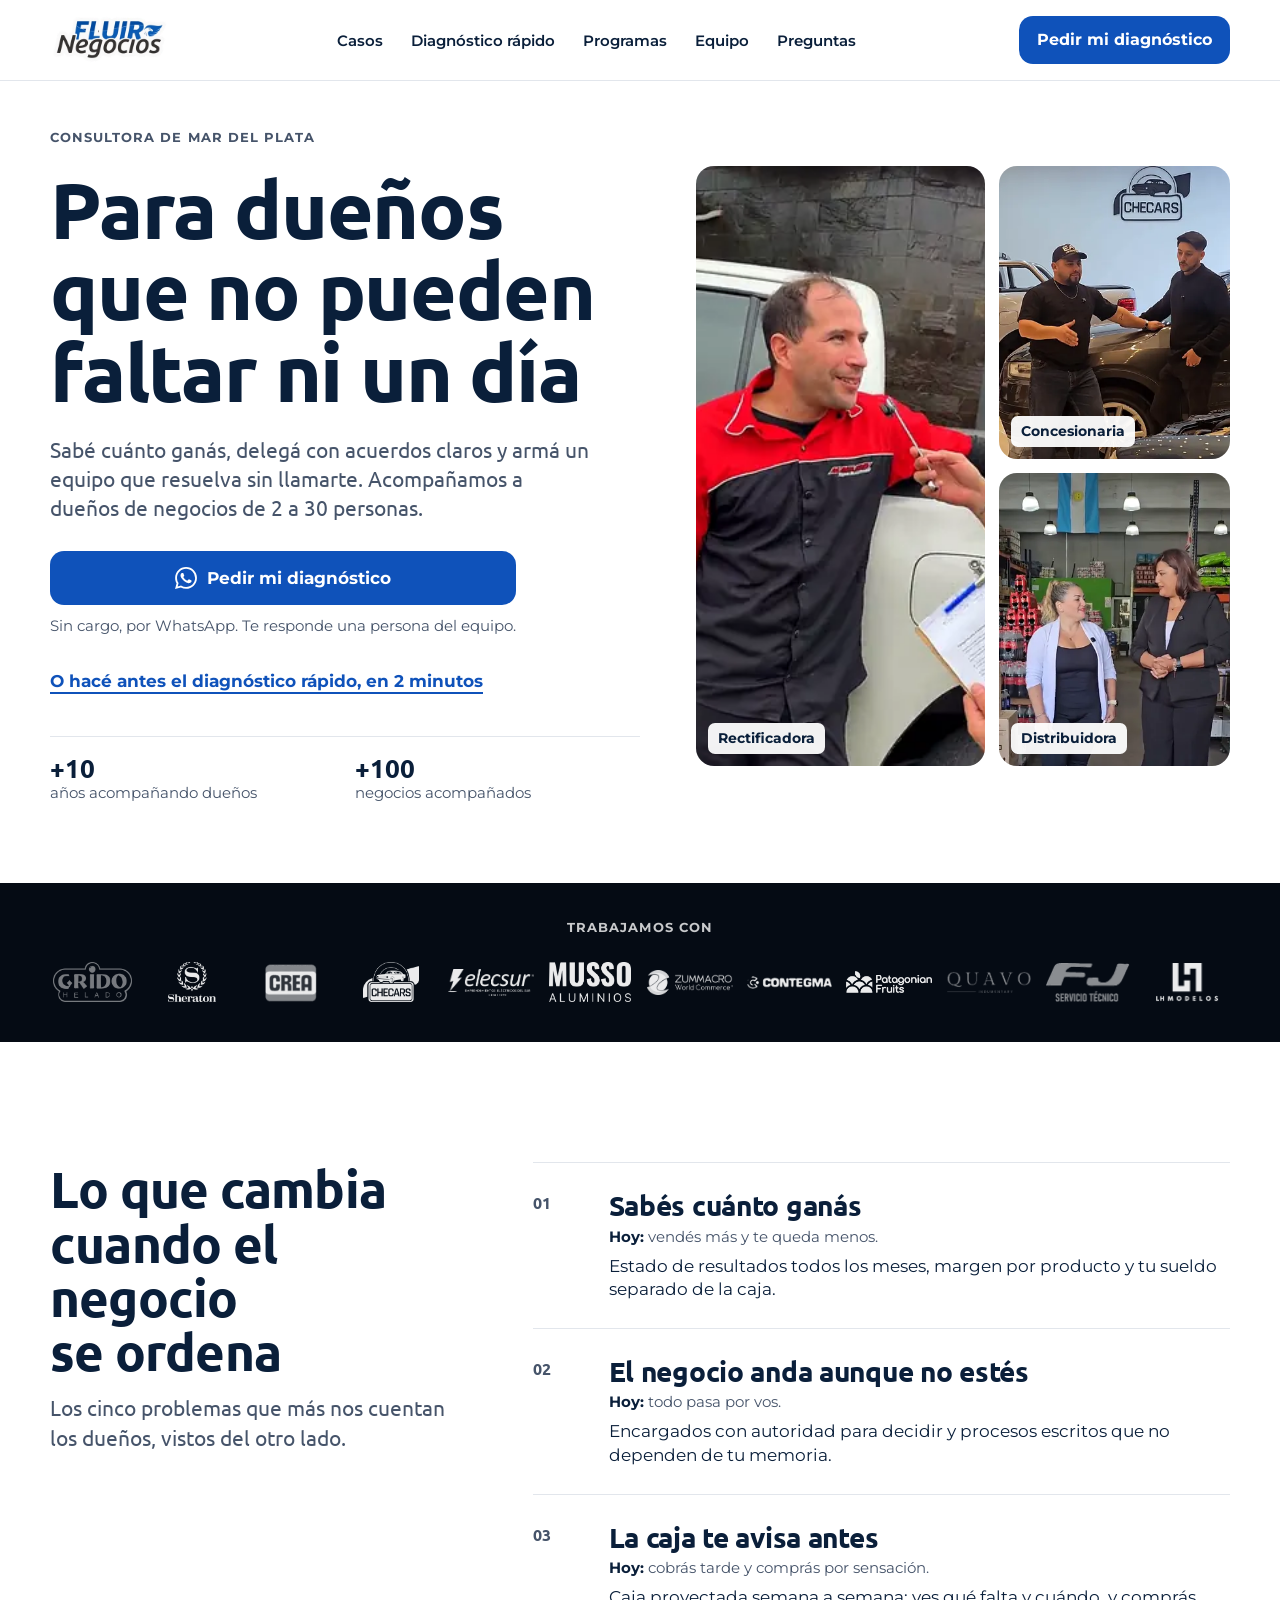
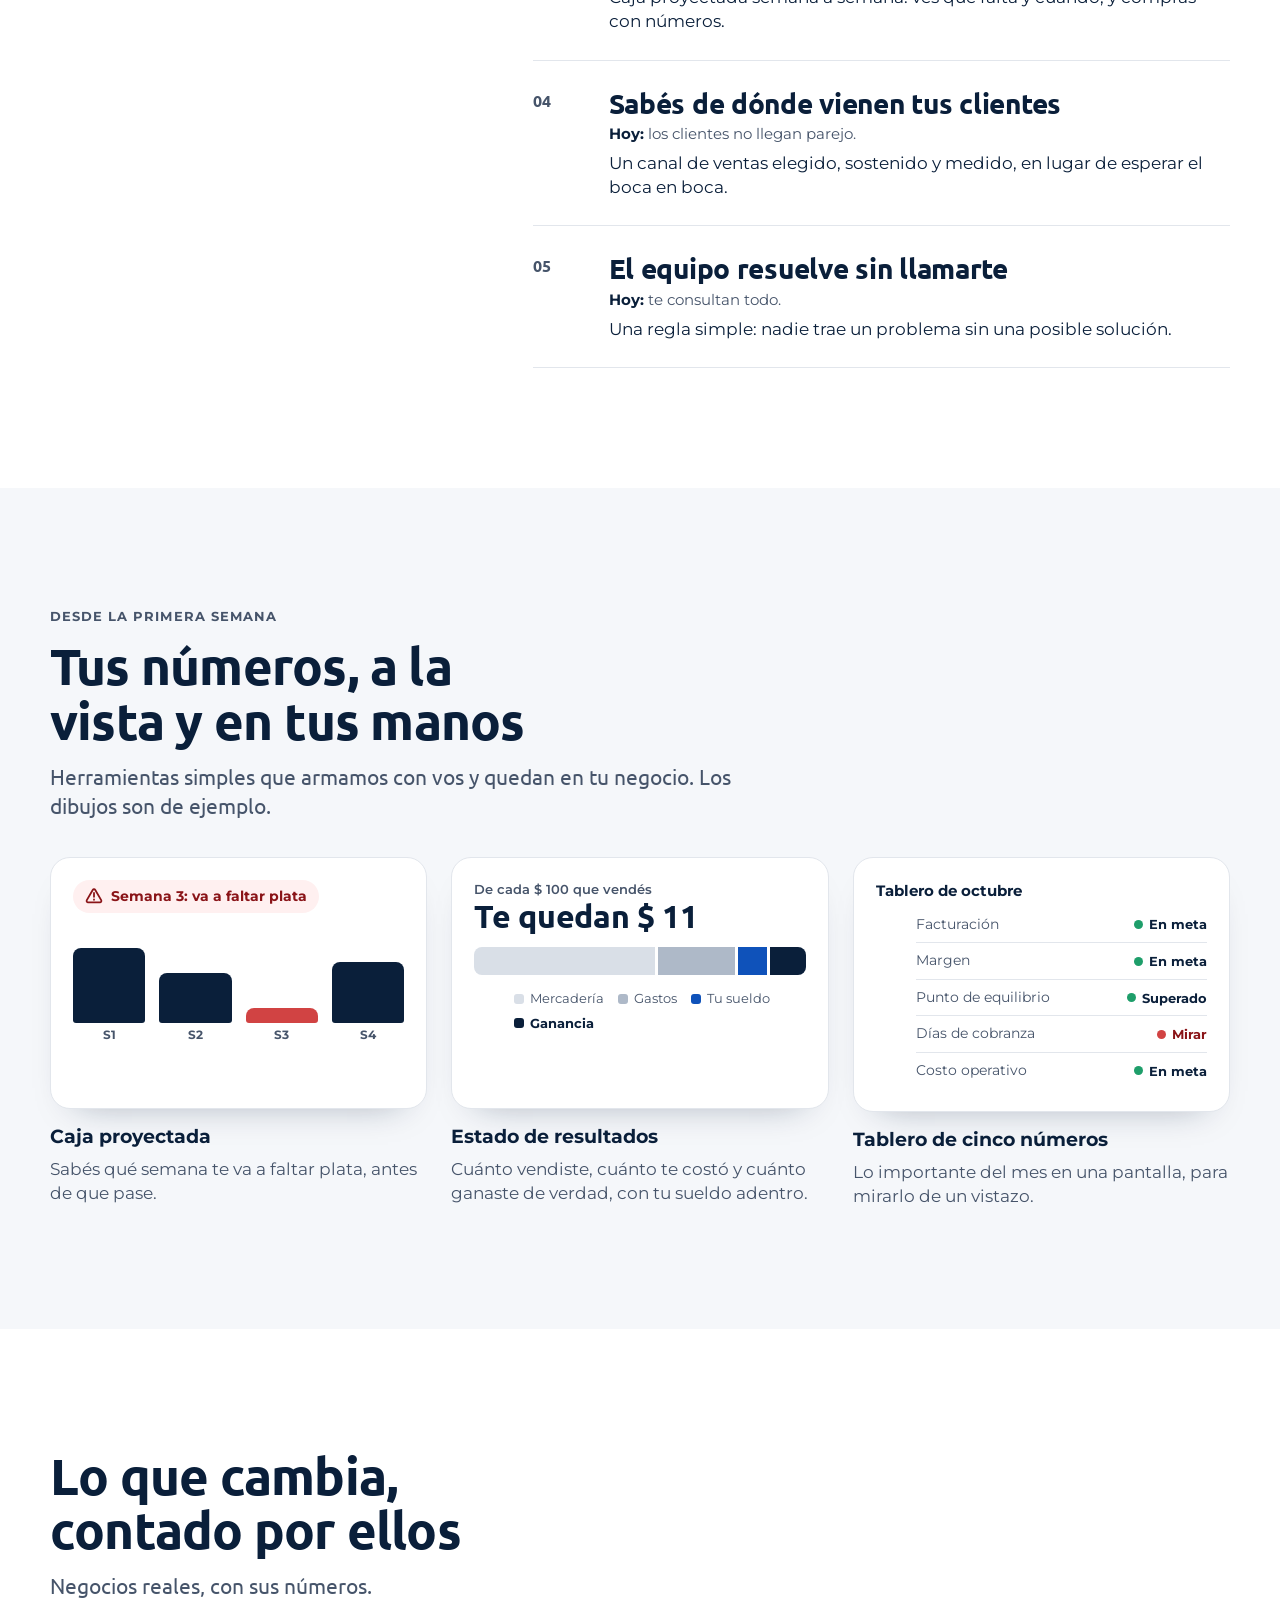
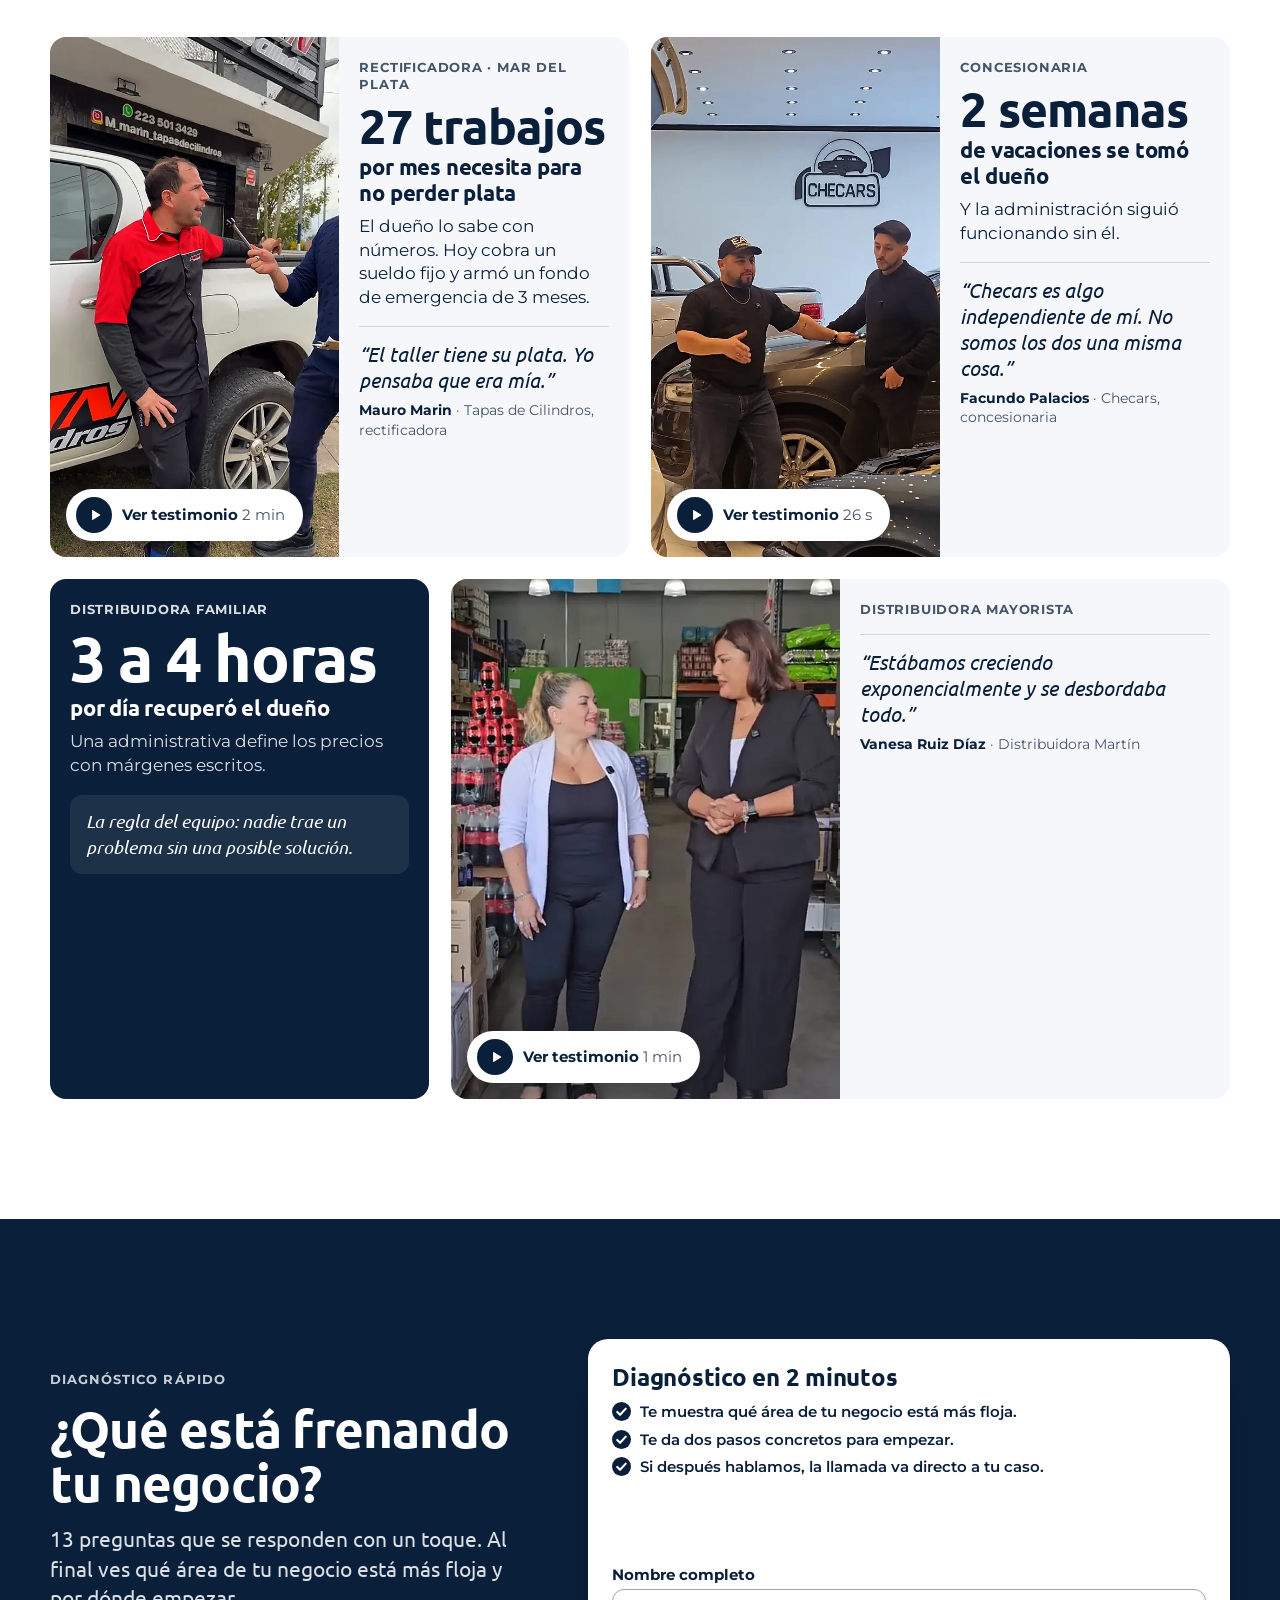
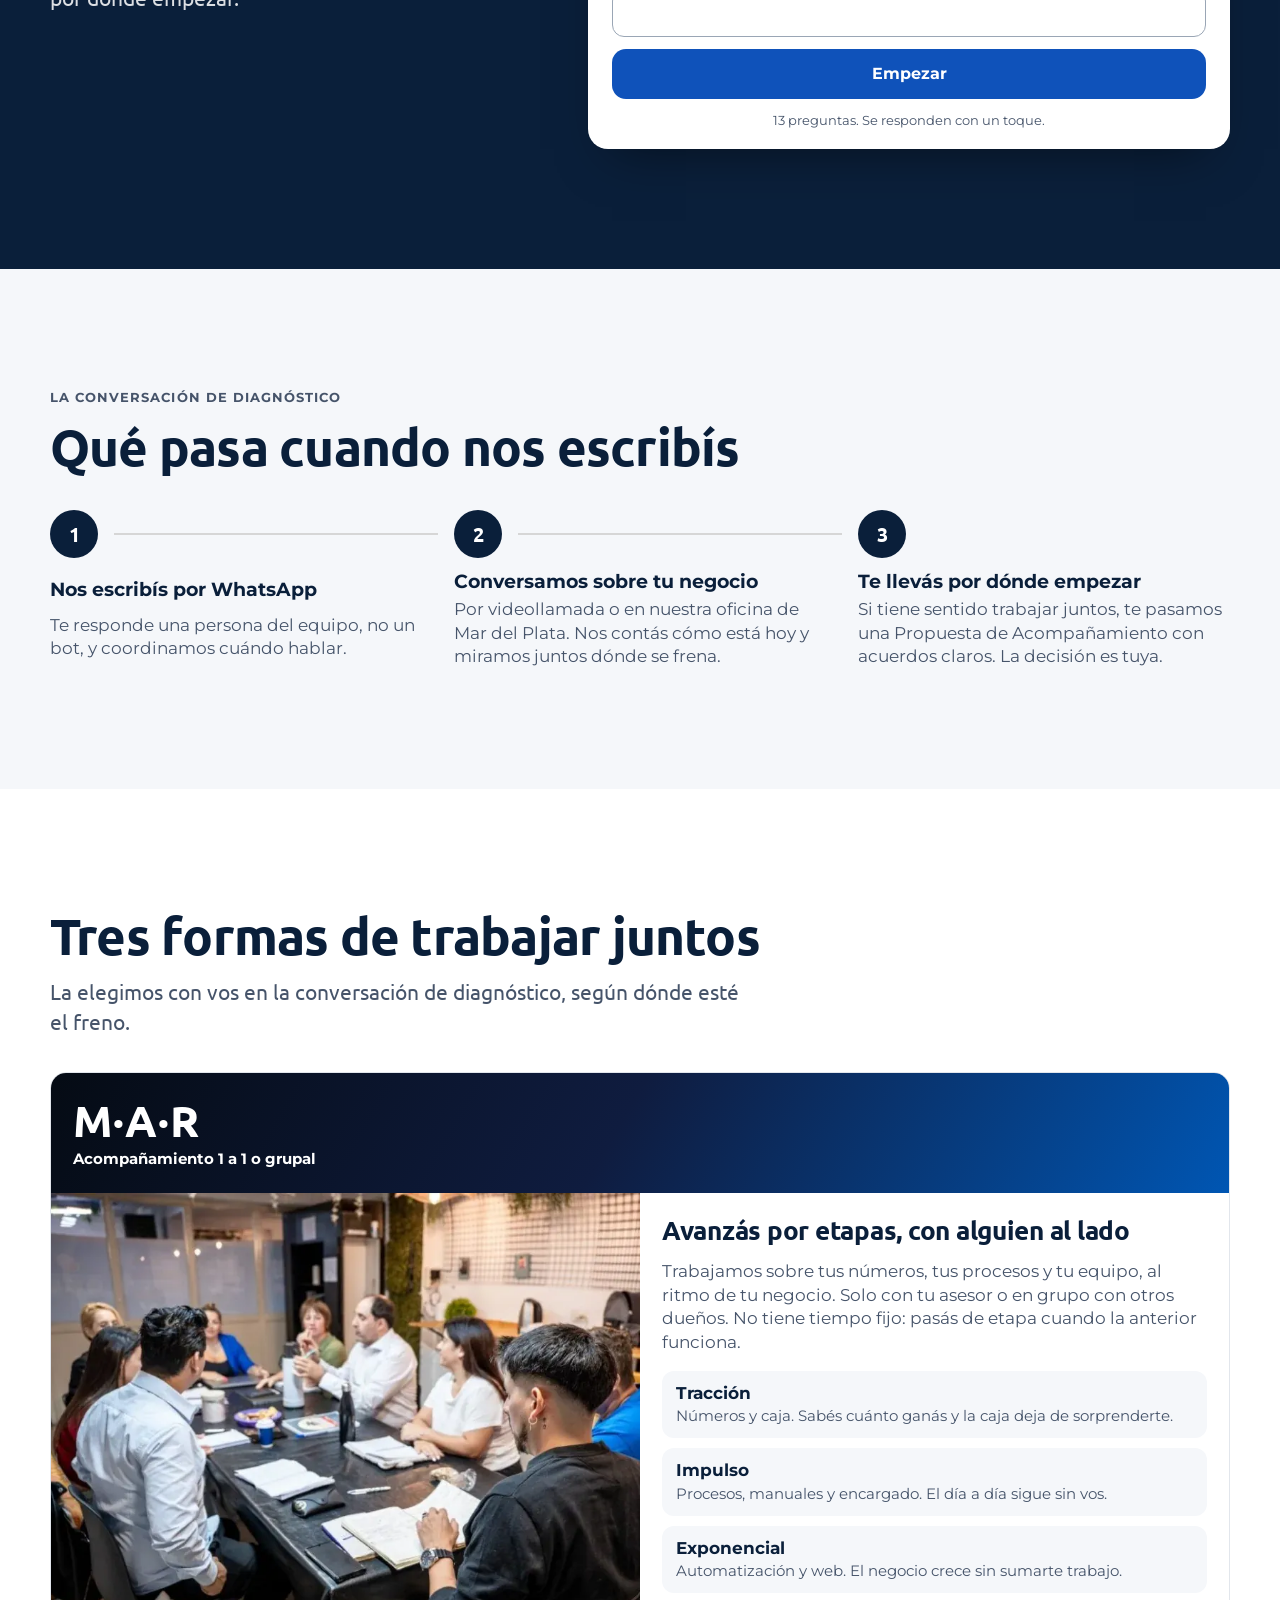
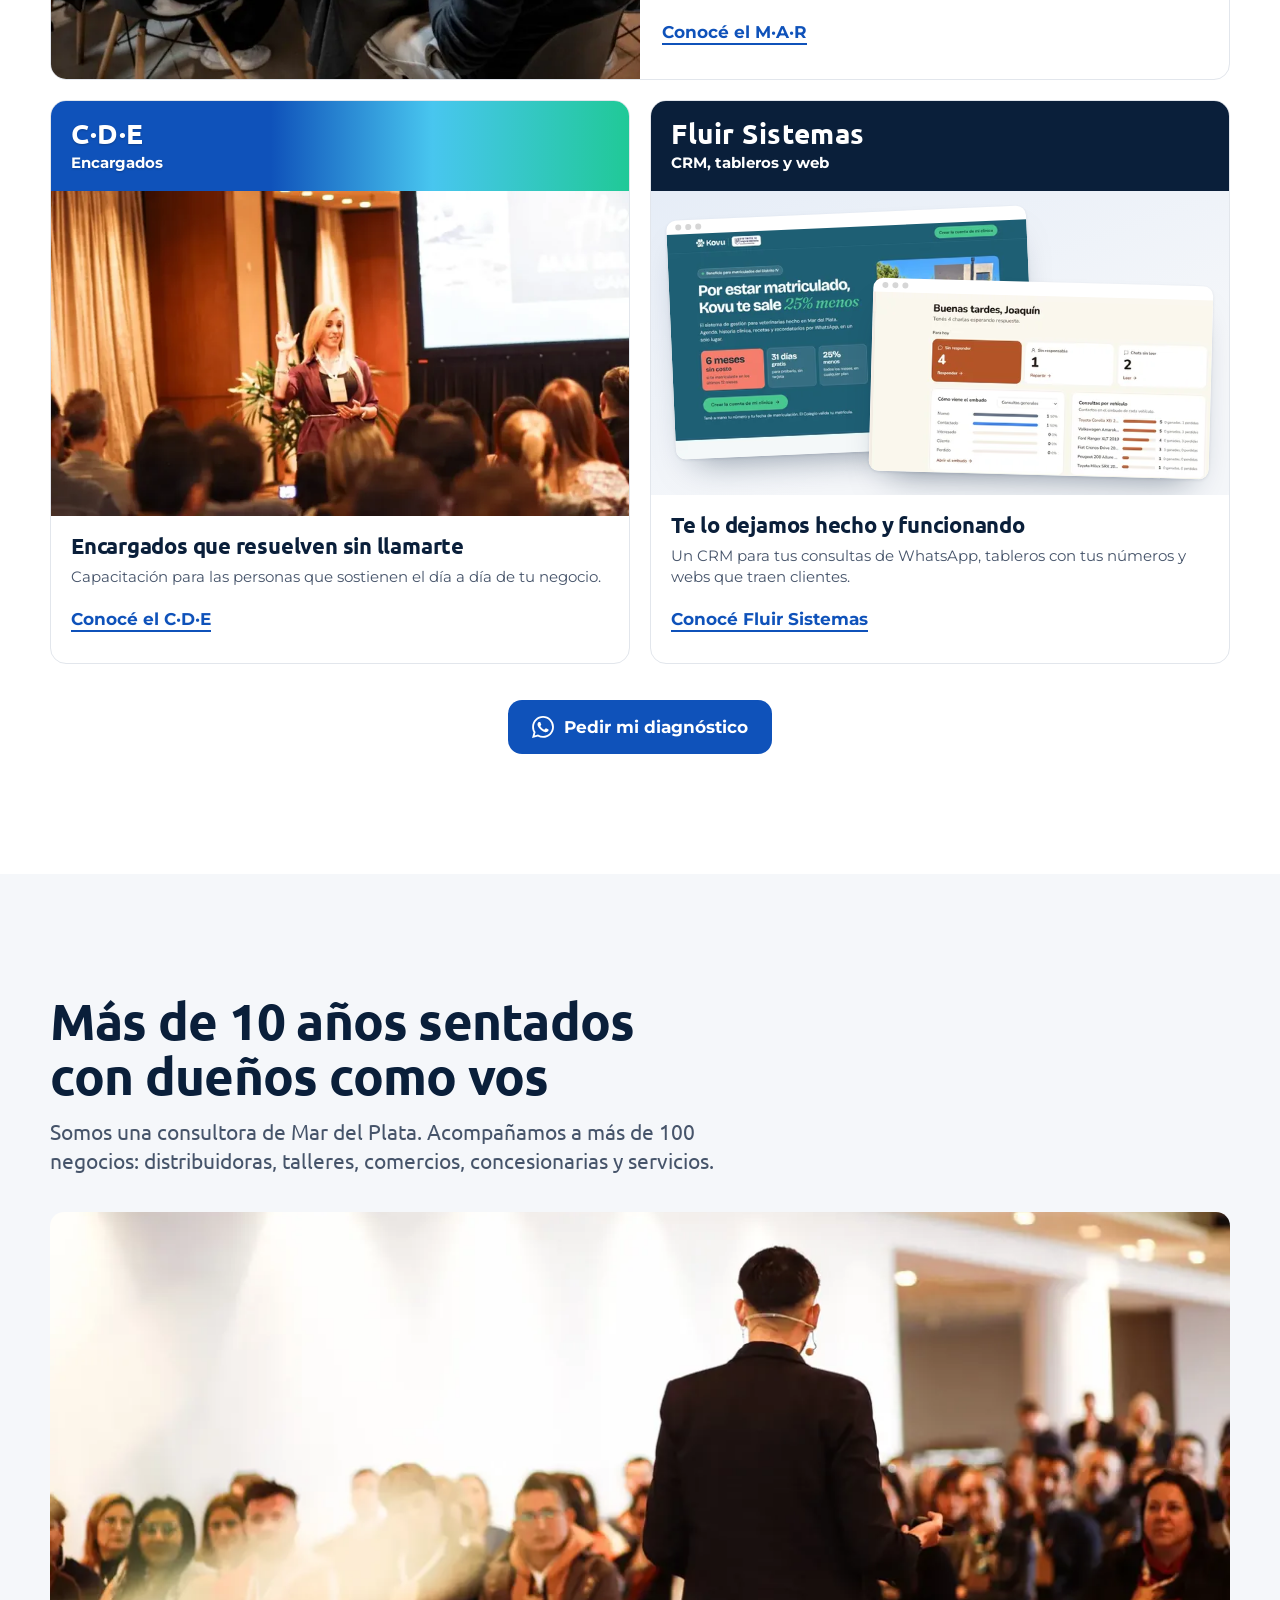
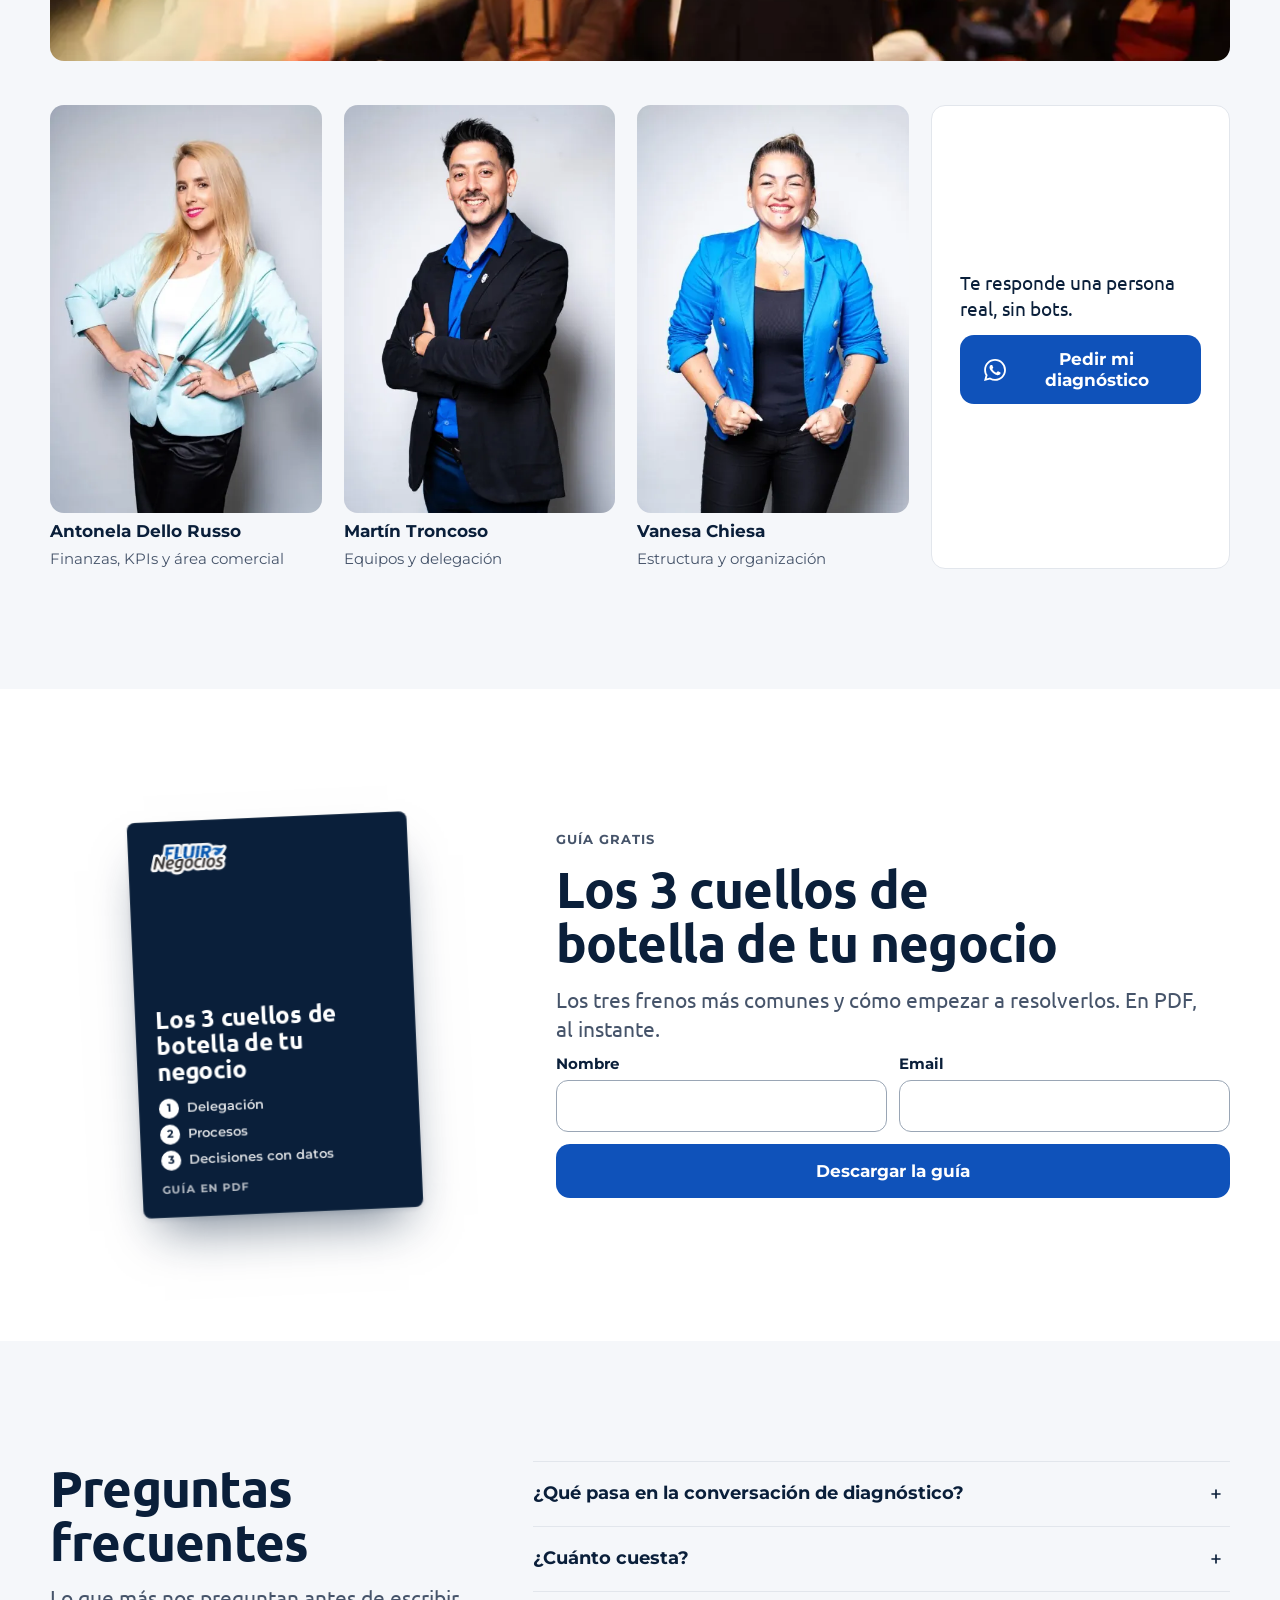
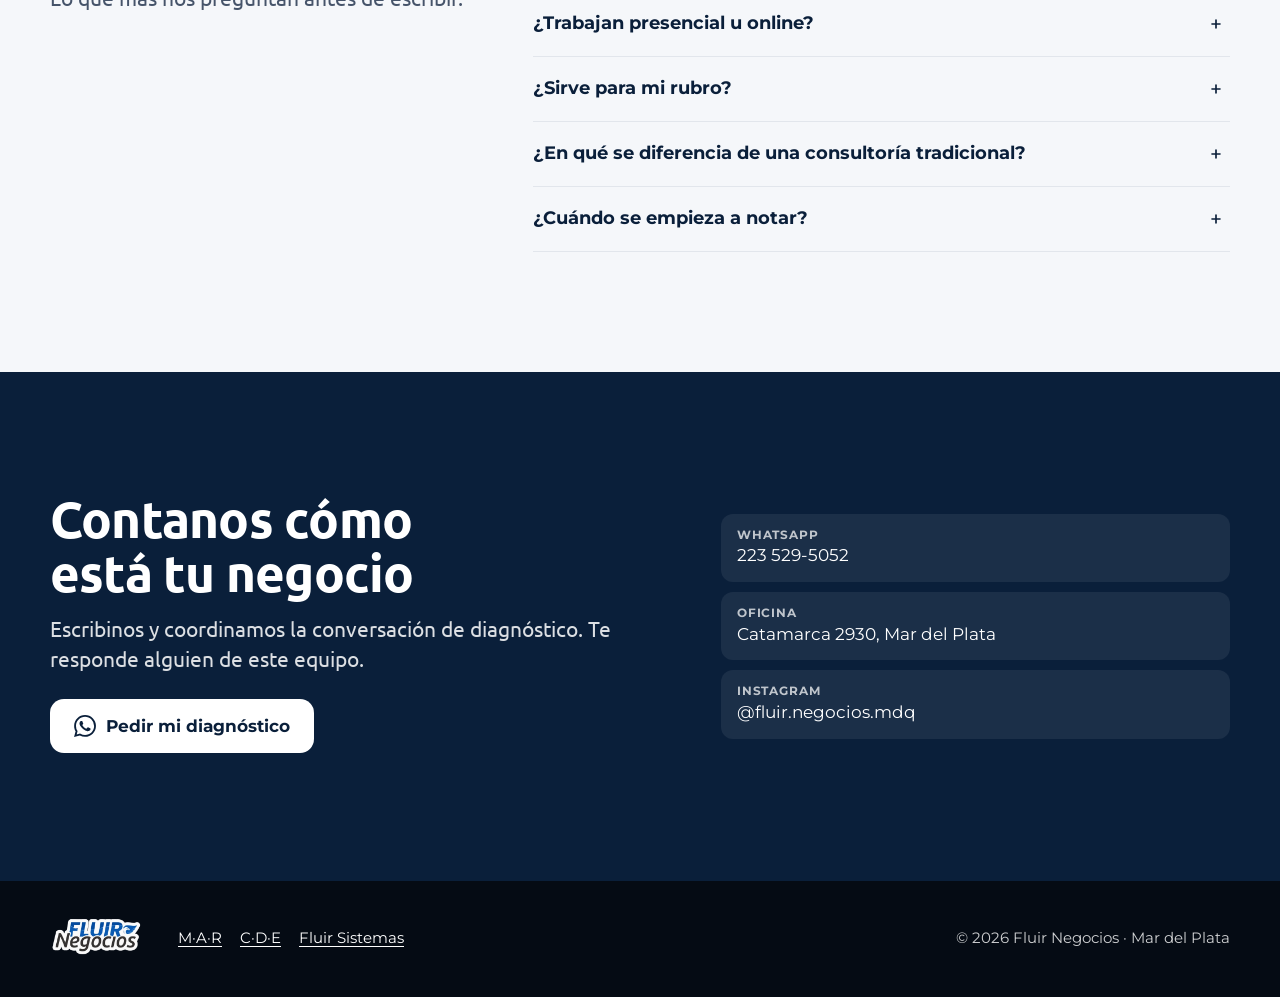
==== commit 4e5548b4: "Diagnóstico rápido: lenguaje claro, resultado centrado en el problema y tarjetas compactas - Nombre " ====
--- a/index.html
+++ b/index.html
@@ -82,9 +82,9 @@
 <link rel="preconnect" href="https://fonts.gstatic.com" crossorigin>
 <link rel="stylesheet" href="https://fonts.googleapis.com/css2?family=Montserrat:wght@400;600;700&family=Ubuntu:ital,wght@0,400;0,700;1,400&display=swap" media="print" onload="this.media='all'">
 <noscript><link rel="stylesheet" href="https://fonts.googleapis.com/css2?family=Montserrat:wght@400;600;700&family=Ubuntu:ital,wght@0,400;0,700;1,400&display=swap"></noscript>
-<style id="css-critico">:root{--zafiro:#0F52BA;--zafiro-hover:#0B4396;--navy:#0A1F3A;--navy-profundo:#050B14;--cian:#00B4D8;--gris-fondo:#F5F7FA;--gris:#D6D6D6;--azul-fluir:#014BA0;--tinta:#0A1F3A;--tinta-2:#46546A;--linea:#E2E6EC;--blanco:#FFFFFF;--ubuntu:"Ubuntu","Ubuntu-respaldo",system-ui,sans-serif;--montserrat:"Montserrat","Montserrat-respaldo",system-ui,sans-serif;--borde:16px;--borde-chico:10px;--ancho:1180px;--lado:20px;--bloque:72px;--barra-alto:0px;--foco:var(--navy)}@font-face{font-family:"Ubuntu-respaldo";src:local("Arial");font-weight:400;size-adjust:100%;ascent-override:93.2%;descent-override:18.9%;line-gap-override:0%}@font-face{font-family:"Ubuntu-respaldo";src:local("Arial Bold"),local("Arial-BoldMT");font-weight:700;size-adjust:98%;ascent-override:95.1%;descent-override:19.3%;line-gap-override:0%}@font-face{font-family:"Montserrat-respaldo";src:local("Arial");font-weight:400;size-adjust:111.5%;ascent-override:86.8%;descent-override:22.5%;line-gap-override:0%}@font-face{font-family:"Montserrat-respaldo";src:local("Arial Bold"),local("Arial-BoldMT");font-weight:600 700;size-adjust:109.5%;ascent-override:88.4%;descent-override:22.9%;line-gap-override:0%}*,*::before,*::after{box-sizing:border-box}html{-webkit-text-size-adjust:100%;text-size-adjust:100%;scroll-behavior:smooth}@media (prefers-reduced-motion:reduce){html{scroll-behavior:auto}}body{margin:0;background:var(--blanco);color:var(--tinta);font:400 1.0625rem/1.4 var(--montserrat);overflow-x:hidden}img,video,svg{display:block;max-width:100%}img{height:auto}a{color:var(--zafiro);text-underline-offset:3px}h1,h2,h3,h4,p,ol,ul,figure,blockquote,dl,dd{margin:0}ul[role="list"],ol[role="list"]{list-style:none;padding:0}button,input{font:inherit;color:inherit}[hidden]{display:none !important}:focus-visible{outline:3px solid var(--foco);outline-offset:3px;border-radius:6px}.oscuro{--foco:#FFFFFF}.solo-lector{position:absolute !important;width:1px;height:1px;padding:0;margin:-1px;overflow:hidden;clip:rect(0 0 0 0);white-space:nowrap;border:0}.saltar{position:absolute;left:12px;top:-60px;z-index:50;background:var(--navy);color:#fff;padding:12px 16px;border-radius:8px;font-weight:700}.saltar:focus{top:12px}.titular,h1,h2{font-family:var(--ubuntu);font-weight:700;letter-spacing:-0.015em;text-wrap:balance}h1{font-size:clamp(2.45rem,9.6vw,4.6rem);line-height:1.02}h2{font-size:clamp(1.95rem,7.2vw,3.2rem);line-height:1.06}h3{font-family:var(--montserrat);font-weight:700;font-size:1.1875rem;line-height:1.25}.bajada{font-family:var(--ubuntu);font-weight:400;font-size:1.1875rem;line-height:1.4;color:var(--tinta-2);text-wrap:pretty}.oscuro .bajada{color:rgba(255,255,255,0.86)}.antetitulo{font:700 0.8125rem/1.3 var(--montserrat);letter-spacing:0.08em;text-transform:uppercase;color:var(--tinta-2)}.oscuro .antetitulo{color:rgba(255,255,255,0.78)}.cita{font-family:var(--ubuntu);font-style:italic;font-weight:400}.contenedor{width:100%;max-width:calc(var(--ancho) + var(--lado) * 2);margin:0 auto;padding:0 var(--lado)}.bloque{padding:var(--bloque) 0}.bloque--gris{background:var(--gris-fondo)}.oscuro{background:var(--navy);color:#fff}.cabeza{display:grid;gap:14px;margin-bottom:36px;max-width:46rem}.boton{display:inline-flex;align-items:center;justify-content:center;gap:10px;min-height:54px;padding:14px 24px;border:0;border-radius:14px;background:var(--zafiro);color:#fff;text-decoration:none;cursor:pointer;font:700 1.0625rem/1.2 var(--montserrat);text-align:center;transition:background-color 0.15s ease,transform 0.15s ease}.boton:hover{background:var(--zafiro-hover)}.boton:active{transform:translateY(1px)}.boton svg{width:22px;height:22px;flex:none}.boton--claro{background:#fff;color:var(--navy)}.boton--claro:hover{background:#E9EEF5}.boton--ancho{width:100%}.boton--chico{min-height:48px;padding:10px 18px;font-size:1rem}.enlace{display:inline-flex;align-items:center;gap:8px;min-height:48px;font-weight:700;color:var(--zafiro);text-decoration:underline;text-decoration-thickness:2px;text-underline-offset:5px}.enlace:hover{text-decoration-thickness:3px}.oscuro .enlace{color:#fff}.nota{font-size:0.9375rem;color:var(--tinta-2)}.oscuro .nota{color:rgba(255,255,255,0.8)}.cabecera{position:relative;z-index:5;background:#fff;border-bottom:1px solid var(--linea)}.cabecera .contenedor{display:flex;align-items:center;justify-content:space-between;gap:16px;min-height:68px}.marca{display:inline-flex;align-items:center;min-height:48px}.marca img{width:108px;height:auto}.menu{display:none}.cabecera__accion{display:none}.portada{padding:28px 0 56px;background:#fff}.portada__grilla{display:grid;gap:32px}.portada__texto{display:grid;gap:18px;align-content:start}.portada .bajada{max-width:34rem}.portada__accion{display:grid;gap:10px;margin-top:6px}.portada__accion .nota{text-align:center}.cifras{display:grid;grid-template-columns:1fr 1fr;gap:10px 20px;margin-top:8px;padding-top:18px;border-top:1px solid var(--linea)}.cifra{display:grid;gap:2px}.cifra b{font:700 1.6rem/1 var(--ubuntu)}.cifra span{font-size:0.9375rem;color:var(--tinta-2)}.oscuro .cifra span{color:rgba(255,255,255,0.8)}.mosaico{display:grid;grid-template-columns:repeat(3,1fr);gap:8px}.mosaico figure{position:relative;border-radius:14px;overflow:hidden;background:var(--gris-fondo);aspect-ratio:4 / 5}.mosaico img{width:100%;height:100%;object-fit:cover}.mosaico figcaption{position:absolute;left:6px;bottom:6px;right:6px;font:700 0.75rem/1.2 var(--montserrat);color:var(--navy);background:rgba(255,255,255,0.94);padding:5px 7px;border-radius:7px;width:fit-content;max-width:calc(100% - 12px)}.clientes{background:var(--navy-profundo);color:#fff;padding:36px 0}.clientes p{text-align:center;margin-bottom:18px}.logos{display:grid;grid-template-columns:repeat(3,1fr);gap:18px 14px;align-items:center}.logos li{display:grid;place-items:center;height:48px}.logos img{max-height:40px;max-width:100%;width:auto;object-fit:contain;opacity:0.92}.rueda{background:var(--navy);color:#fff}.rapido{display:grid;grid-template-columns:minmax(0,1fr);gap:22px}.rapido__cabeza{margin-bottom:0}.tarjeta{background:#fff;color:var(--tinta);border-radius:var(--borde);--foco:var(--navy)}.rapido__tarjeta{padding:20px 18px 18px;border-radius:22px;box-shadow:0 24px 48px -24px rgba(0,0,0,0.5)}.rapido__tarjeta{display:grid;grid-template-rows:1fr;min-height:var(--alto-rapido,0)}.rapido__preguntas{display:flex;flex-direction:column;gap:14px}.rapido__preguntas .rapido__volver{margin-top:auto}.rapido__intro,.rapido__datos{display:flex;flex-direction:column}.rapido__intro .campo{margin-top:auto}.rapido__arriba{display:flex;justify-content:space-between;align-items:baseline;gap:12px}.rapido__paso{font-size:0.875rem;color:var(--tinta-2)}.rapido__paso b{color:var(--tinta)}.rapido__area{font:700 0.8125rem/1.2 var(--montserrat);color:var(--zafiro)}.rapido__progreso{display:grid;grid-auto-flow:column;grid-auto-columns:1fr;gap:4px}.rapido__progreso i{height:5px;border-radius:99px;background:var(--linea)}.rapido__progreso i.hecha{background:var(--navy)}.rapido__progreso i.actual{background:var(--zafiro)}.rapido__pregunta{display:grid;gap:16px;padding-top:4px}.rapido__q{min-height:2.5em;font:700 1.375rem/1.22 var(--ubuntu);letter-spacing:-0.01em;outline:none;text-wrap:pretty}.rapido__opciones{display:grid;grid-template-columns:repeat(3,1fr);gap:8px}.rapido__opciones button{min-height:56px;padding:8px 6px;border-radius:14px;border:2px solid var(--linea);background:#fff;color:var(--navy);font:700 1.0625rem/1.1 var(--montserrat);cursor:pointer}.rapido__opciones button:hover{border-color:var(--navy)}.rapido__opciones button[aria-pressed="true"]{background:var(--navy);border-color:var(--navy);color:#fff}.rapido__volver,.rapido__otra{justify-self:start;min-height:48px;padding:0;border:0;background:none;cursor:pointer;color:var(--tinta-2);font:600 0.9375rem/1.2 var(--montserrat);text-decoration:underline;text-underline-offset:3px}.rapido__otra{justify-self:center}.rapido__intro,.rapido__datos{display:grid;gap:14px}.rapido__intro>p:not(.nota),.rapido__datos>p:not(.nota):not(.rapido__error){color:var(--tinta-2)}.rapido__beneficios{display:grid;gap:10px}.rapido__beneficios li{position:relative;padding-left:30px;font-weight:600;line-height:1.35}.rapido__beneficios li::before{content:"";position:absolute;left:0;top:1px;width:20px;height:20px;border-radius:50%;background:var(--navy) url("data:image/svg+xml,%3Csvg xmlns='http://www.w3.org/2000/svg' viewBox='0 0 20 20'%3E%3Cpath d='M5.5 10.5l3 3 6-6.5' fill='none' stroke='%23fff' stroke-width='2.2' stroke-linecap='round' stroke-linejoin='round'/%3E%3C/svg%3E") center / 20px no-repeat}.rapido__intro .nota,.rapido__datos .nota{text-align:center;font-size:0.875rem}.rapido__campos{display:grid;grid-template-columns:1fr 1fr;gap:12px 10px;align-items:end}.rapido__campo-ancho{grid-column:1 / -1}.rapido__campos>*{min-width:0}.rapido__campos input{width:100%;min-width:0}.rapido__campos .campo label span{font-weight:500;color:var(--tinta-2)}.rapido__campos .campo small{font-size:0.8125rem;color:var(--tinta-2)}.rapido__intro .campo label{font-size:1rem}.rapido__campos .campo input[aria-invalid="true"]{border-color:#B42318}.rapido__error{padding:10px 12px;border-radius:10px;background:#FFF0F0;color:#8A1418;font-weight:600;font-size:0.9375rem}.rapido__animo{padding:10px 12px;border-radius:10px;background:var(--gris-fondo);color:var(--tinta-2);font-size:0.875rem}.rapido__opciones--lista{grid-template-columns:1fr 1fr;gap:8px}.rapido__opciones--lista button{min-height:56px;padding:8px 12px;text-align:left;font-size:0.9375rem;line-height:1.2}.rapido__resultado{display:grid;gap:14px}.rapido__etapa{font-size:0.875rem;color:var(--tinta-2)}.rapido__etapa b{color:var(--tinta)}.rapido__titulo{font:700 1.625rem/1.1 var(--ubuntu);letter-spacing:-0.01em;outline:none}.rapido__areas{display:grid;gap:7px;padding:12px 14px;border-radius:12px;background:var(--gris-fondo)}.rapido__areas li{display:grid;grid-template-columns:6.75rem 1fr;align-items:center;gap:10px;font-size:0.875rem;color:var(--tinta-2)}.rapido__areas li.flojo{color:var(--tinta);font-weight:700}.rapido__barra{display:grid;grid-template-columns:repeat(4,1fr);gap:3px}.rapido__barra i{height:8px;border-radius:3px;background:var(--linea)}.rapido__barra i.lleno{background:var(--navy)}@media (prefers-reduced-motion:no-preference){.rapido__opciones button{transition:border-color 0.15s ease,background-color 0.15s ease,color 0.15s ease,transform 0.15s ease}.rapido__opciones button:active{transform:scale(0.97)}.rapido__progreso i{transition:background-color 0.25s ease}.rapido__pregunta.entra{animation:rapido-entra 0.32s cubic-bezier(0.2,0.8,0.2,1)}.rapido__preguntas.pasando .rapido__q{opacity:0.5;transition:opacity 0.2s ease}}.campo{display:grid;gap:6px}.campo label{font-weight:700;font-size:0.9375rem}.campo input{min-height:52px;padding:12px 14px;border:1.5px solid #9AA6B5;border-radius:12px;background:#fff;font-size:1.0625rem}.campo input:focus{outline:3px solid var(--navy);outline-offset:1px;border-color:var(--navy)}.oscuro .paso::before{background:#fff;color:var(--navy)}.oscuro .paso::after{background:rgba(255,255,255,0.25)}.oscuro .paso p{color:rgba(255,255,255,0.82)}.barra-inferior{position:fixed;left:0;right:0;bottom:0;z-index:20;padding:10px var(--lado) calc(10px + env(safe-area-inset-bottom));background:#fff;border-top:1px solid var(--linea);box-shadow:0 -6px 20px rgba(10,31,58,0.08);transform:translateY(110%);transition:transform 0.25s ease,visibility 0.25s;visibility:hidden}.barra-inferior.visible{transform:none;visibility:visible}.barra-inferior .boton{width:100%;min-height:52px}.con-barra{--barra-alto:calc(74px + env(safe-area-inset-bottom))}@media (prefers-reduced-motion:reduce){.barra-inferior{transition:none}}.campana .portada{padding-top:20px;padding-bottom:40px}.campana .cabecera{border-bottom:0}.campana .cabecera .contenedor{min-height:60px;justify-content:flex-start}.campana .bloque{padding:52px 0}.campana .cabeza{margin-bottom:26px}@media (min-width:720px){:root{--lado:32px;--bloque:96px}.portada{padding:48px 0 80px}.portada__accion{grid-template-columns:auto;justify-content:start}.portada__accion .nota{text-align:left}.mosaico{gap:12px}.logos{grid-template-columns:repeat(6,1fr)}}@media (min-width:1024px){:root{--bloque:120px}.menu{display:flex;gap:4px}.menu a{display:inline-flex;align-items:center;min-height:48px;padding:0 12px;color:var(--tinta);text-decoration:none;font-weight:600;font-size:0.9375rem;border-radius:8px}.menu a:hover{background:var(--gris-fondo)}.cabecera__accion{display:inline-flex}.cabecera .contenedor{min-height:80px}.marca img{width:124px}.portada__grilla{grid-template-columns:1.05fr 0.95fr;gap:56px;align-items:center}.portada__texto{gap:22px}.bajada{font-size:1.3125rem}.mosaico{grid-template-columns:1.25fr 1fr;grid-template-rows:1fr 1fr;gap:14px;height:600px}.mosaico figure{aspect-ratio:auto;border-radius:18px}.mosaico figure:first-child{grid-row:span 2}.mosaico figcaption{left:12px;bottom:12px;font-size:0.875rem;padding:7px 10px}.logos{grid-template-columns:repeat(12,1fr)}.clientes p{margin-bottom:22px}}@media (min-width:1280px){h1{font-size:5rem}}.recortes{position:relative;margin:0;min-height:232px;padding:22px 20px 30px;overflow:hidden;background:linear-gradient(160deg,#E6EDF7 0%,#F5F7FA 70%)}.recorte{position:relative;display:block;padding-top:14px;border-radius:10px;overflow:hidden;background:#fff;box-shadow:0 20px 36px -20px rgba(10,31,58,0.5),0 1px 3px rgba(10,31,58,0.1)}.recorte::before{content:"";position:absolute;top:4px;left:9px;width:6px;height:6px;border-radius:50%;background:#D6D6D6;box-shadow:10px 0 0 #D6D6D6,20px 0 0 #D6D6D6}.recorte img{display:block;width:100%;height:auto}.recorte--atras{width:74%;max-width:360px;transform:rotate(-2.5deg)}.recorte--frente{position:absolute;right:18px;bottom:20px;width:70%;max-width:340px;transform:rotate(1.5deg)}.recortes--grande{border-radius:22px;min-height:300px;padding:26px 22px 40px}.recortes--grande .recorte--atras{width:80%;max-width:470px}.recortes--grande .recorte--frente{width:68%;max-width:420px;right:20px;bottom:26px}@media (min-width:720px){.recortes{min-height:280px}.recortes--grande{min-height:380px}}.rapido__tarjeta{--alto-rapido:512px}@media (max-width:359px){.rapido__tarjeta{--alto-rapido:554px}}@media (min-width:390px){.rapido__tarjeta{--alto-rapido:538px}}@media (min-width:414px){.rapido__tarjeta{--alto-rapido:490px}}@media (min-width:560px){.rapido__tarjeta{--alto-rapido:468px}}@media (min-width:720px){.rapido__tarjeta{--alto-rapido:478px}}@media (min-width:1024px){.rapido__tarjeta{--alto-rapido:502px}}body.rapido-pagina{display:flex;flex-direction:column;min-height:100vh;min-height:100dvh;background:var(--navy)}body.rapido-pagina main{flex:1;display:flex;flex-direction:column}.rapido-pagina .dg-cabecera{padding-bottom:14px;background:#fff}.rapido-pagina__bloque{flex:1;display:flex;align-items:center}.rapido-pagina__bloque{padding:36px 0 56px}body.rapido-pagina h1{color:#fff;font-size:clamp(2.2rem,9vw,3.6rem);line-height:1.04}.rapido__equipo{display:flex;align-items:center;gap:10px;margin-top:4px;font-size:0.9375rem;color:rgba(255,255,255,0.86)}.rapido__equipo .dg-caras img{border-color:var(--navy)}@media (max-width:719px){.rapido-pagina__bloque{padding-top:22px}.rapido-pagina .rapido__cabeza .bajada,.rapido-pagina .rapido__equipo{display:none}}@media (max-width:389px){.rapido__intro>p:not(.nota):not(.rapido__error){display:none}.rapido__beneficios{gap:8px}.rapido__beneficios li{font-size:0.9375rem}}@media (min-width:1024px){.rapido{grid-template-columns:0.85fr 1.15fr;gap:64px;align-items:start}.rapido__cabeza{padding-top:32px}.rapido__tarjeta{padding:28px 28px 24px}.rapido__q{font-size:1.625rem}}.cabeza--pegada{margin-bottom:8px}.tarjeta .nota,.tarjeta p{color:inherit}.tarjeta .nota{color:var(--tinta-2)}.con-barra .pie{padding-bottom:calc(36px + var(--barra-alto))}.con-barra .pie--chico{padding-bottom:calc(26px + var(--barra-alto))}@media (min-width:1024px){.campana h1{font-size:4.1rem}}.programa-cabeza{color:#fff}.programa-cabeza .contenedor{display:flex;flex-direction:column;align-items:flex-start;gap:6px;padding-top:22px;padding-bottom:20px}.programa-cabeza b{font:700 2.5rem/1 var(--ubuntu);letter-spacing:0.02em}.programa-cabeza span{font:700 0.9375rem/1.3 var(--montserrat)}.programa-cabeza--mar{background:linear-gradient(90deg,#050B14 0%,#0F1C3F 55%,#0056B3 100%)}.programa-cabeza--cde{background:linear-gradient(270deg,#20C997 0%,#48C6EF 30%,#0F52BA 58%,#0F52BA 100%)}.programa-cabeza--sistemas{background:var(--navy)}.programa-cabeza--cde b,.programa-cabeza--cde span{text-shadow:0 1px 2px rgba(5,11,20,0.25)}.portada--programa{padding-top:28px}.portada__foto{margin:0;border-radius:var(--borde);overflow:hidden;background:var(--gris-fondo)}.portada__foto img{width:100%;aspect-ratio:4 / 3;object-fit:cover}.portada__foto figcaption{font-size:0.875rem;color:var(--tinta-2);padding:10px 2px 0;background:#fff}.portada__visual{display:grid;align-content:center;padding:18px;border-radius:var(--borde);background:var(--gris-fondo)}.ficha{display:grid;grid-template-columns:1fr 1fr;gap:8px;margin-top:4px}.ficha li{display:grid;gap:2px;padding:12px 14px;border-radius:12px;background:var(--gris-fondo)}.ficha small{font:700 0.6875rem/1.2 var(--montserrat);letter-spacing:0.08em;text-transform:uppercase;color:var(--tinta-2)}.ficha b{font-size:0.9375rem;line-height:1.3}.tarjeta-simple{display:grid;gap:8px;align-content:start;padding:22px 20px;border-radius:var(--borde);background:#fff;border:1px solid var(--linea)}.tarjeta-simple h3{font:700 1.375rem/1.15 var(--ubuntu)}.tarjeta-simple>p{color:var(--tinta-2)}.tarjeta-simple .etiqueta{font:700 0.75rem/1.2 var(--montserrat);letter-spacing:0.08em;text-transform:uppercase;color:var(--tinta-2)}.cita-foto{display:grid;gap:0;border-radius:var(--borde);overflow:hidden;background:var(--gris-fondo)}.cita-foto img{width:100%;aspect-ratio:4 / 3;object-fit:cover}.cita-foto blockquote{padding:22px 20px 24px}.cita-foto blockquote p{font-family:var(--ubuntu);font-style:italic;font-size:1.375rem;line-height:1.3}.cita-foto blockquote footer{margin-top:10px;font-size:0.875rem;color:var(--tinta-2)}@media (min-width:720px){.ficha{grid-template-columns:repeat(4,1fr)}.cita-foto{grid-template-columns:1fr 1fr;align-items:center}.cita-foto img{height:100%;aspect-ratio:auto;min-height:360px}.cita-foto blockquote{padding:36px}}@media (min-width:1024px){.programa-cabeza .contenedor{padding-top:26px;padding-bottom:24px}.programa-cabeza b{font-size:3rem}.portada--programa .portada__grilla{grid-template-columns:1.05fr 0.95fr}.portada__foto img{aspect-ratio:4 / 5;max-height:600px}}@media (min-width:1024px){.portada--programa .ficha{grid-template-columns:1fr 1fr}}.cita-grande{margin-top:20px;padding:28px 22px;border-radius:var(--borde);background:var(--navy);color:#fff}.cita-grande blockquote p{font-family:var(--ubuntu);font-style:italic;font-size:clamp(1.375rem,4.6vw,2rem);line-height:1.3;max-width:40rem}.cita-grande blockquote footer{margin-top:14px;font-size:0.9375rem;color:rgba(255,255,255,0.82)}.cita-grande blockquote footer b{color:#fff}@media (min-width:720px){.cita-grande{padding:44px 48px}}.oscuro .puntos i{background:rgba(255,255,255,0.3)}.oscuro .puntos i.activo{background:#fff}@media (max-width:719px){:root{--bloque:56px}.cabeza{margin-bottom:24px;gap:10px}.rapido{gap:18px}.rapido__tarjeta{padding:18px 16px 16px}.rapido__q{font-size:1.25rem}.recortes{min-height:0;padding:16px 14px 22px}.logos{grid-template-columns:repeat(4,1fr);gap:14px 10px}.logos li{height:40px}.logos img{max-height:32px}.clientes{padding:28px 0}.portada__foto img{aspect-ratio:16 / 10}}@media (min-width:1024px){.barra-inferior{display:none}.con-barra{--barra-alto:0px}}.ficha li>.enlace{min-height:48px}html:not([data-h]) [data-variante]:not([data-variante~="base"]),html[data-h="plata"] [data-variante]:not([data-variante~="plata"]),html[data-h="equipo"] [data-variante]:not([data-variante~="equipo"]),html[data-h="grupo"] [data-variante]:not([data-variante~="grupo"]){display:none !important}.dg-cabecera{padding:14px 0 0}.dg-cabecera img{width:112px;height:auto;display:block}.dg-portada{padding:20px 0 44px}.dg-portada__grilla{display:grid;gap:24px}.dg-texto{display:grid;gap:16px;align-content:start}.dg-texto h1{font-size:clamp(2.45rem,10vw,4.4rem);line-height:1.02;letter-spacing:-0.02em}.dg-texto .bajada{font-size:1.1875rem;max-width:32rem}.dg-accion{display:grid;gap:10px;margin-top:6px}.dg-accion .boton{min-height:58px;font-size:1.125rem}.dg-accion .nota{font-size:0.9375rem}.dg-escena{position:relative}.dg-escena__foto{margin:0;border-radius:22px;overflow:hidden;background:var(--gris-fondo)}.dg-escena__foto img{width:100%;aspect-ratio:16 / 10;object-fit:cover;object-position:50% 42%}html.dg-anima .dg-escena:not(.v-foto) .dg-escena__foto img{transform:scale(1.07)}.dg-chat{--dg-burbuja:#E8EEF8;position:relative;z-index:1;display:grid;gap:10px;margin:-84px 12px 0;padding:12px;border-radius:20px;background:#fff;border:1px solid var(--linea);box-shadow:0 22px 44px -20px rgba(10,31,58,0.42),0 2px 6px rgba(10,31,58,0.06);color:var(--tinta);text-decoration:none;cursor:pointer;-webkit-tap-highlight-color:transparent}.dg-chat:focus-visible{outline:3px solid var(--navy);outline-offset:3px}.dg-chat__barra{display:flex;align-items:center;gap:10px;padding:0 2px}.dg-chat__barra b{display:block;font-size:0.9375rem;line-height:1.2}.dg-chat__barra small{display:block;font-size:0.75rem;color:var(--tinta-2)}.dg-caras{display:flex;flex:none}.dg-caras img{width:32px;height:32px;border-radius:50%;object-fit:cover;object-position:50% 12%;border:2px solid #fff;background:#EEF0F3}.dg-caras img + img{margin-left:-9px}.dg-chat__cuerpo{display:grid;gap:8px;padding:12px 10px;border-radius:14px;background:var(--gris-fondo)}.dg-chat__mia,.dg-chat__suya{display:block;max-width:88%;padding:8px 12px;font-size:0.9375rem;line-height:1.3}.dg-chat__mia{display:flow-root;justify-self:end;border-radius:16px 16px 4px 16px;background:var(--dg-burbuja);color:var(--navy);font-weight:600}.dg-chat__mia small{float:right;margin:3px 0 0 8px;font-size:0.6875rem;font-weight:700;letter-spacing:-0.12em;color:var(--zafiro)}.dg-chat__lugar{display:grid;justify-items:start;align-items:start}.dg-chat__lugar>*{grid-area:1 / 1}.dg-chat__suya{border-radius:16px 16px 16px 4px;background:#fff;font-weight:500;box-shadow:0 1px 1px rgba(10,31,58,0.06)}.dg-chat__escribe{display:inline-flex;gap:4px;padding:12px;border-radius:16px 16px 16px 4px;background:#fff;opacity:0}.dg-chat__escribe i{width:6px;height:6px;border-radius:50%;background:var(--tinta-2)}.dg-chat.v-escribe:not(.v-suya) .dg-chat__escribe{opacity:1}.dg-chat__redactar{display:flex;align-items:center;gap:8px}.dg-chat__campo{flex:1;display:grid;align-items:center;min-width:0;min-height:44px;padding:0 14px;border-radius:999px;border:1px solid var(--linea);background:#fff;font-size:0.9375rem}.dg-chat__campo>*{grid-area:1 / 1;overflow:hidden;white-space:nowrap;text-overflow:ellipsis}.dg-chat__tipeo{font-weight:500}.dg-chat__guia{color:var(--tinta-2);font-weight:600}.dg-chat__guia .clic{display:none}@media (hover:hover) and (pointer:fine){.dg-chat__guia .toca{display:none}.dg-chat__guia .clic{display:inline}}.dg-chat__enviar{position:relative;z-index:0;flex:none;display:grid;place-items:center;width:44px;height:44px;border-radius:50%;background:var(--zafiro);color:#fff}.dg-chat__enviar svg{width:20px;height:20px;fill:currentColor;margin-left:3px}html.dg-anima .dg-chat:not(.v-mia) .dg-chat__mia{opacity:0;transform:translateY(14px) scale(0.9)}html.dg-anima .dg-chat:not(.v-leido) .dg-chat__mia small{color:var(--tinta-2)}html.dg-anima .dg-chat:not(.v-suya) .dg-chat__suya{opacity:0;transform:translateY(10px) scale(0.92)}html.dg-anima .dg-chat:not(.v-suya) .dg-chat__guia{opacity:0}html.dg-anima .dg-chat:not(.v-mia) .dg-chat__tipeo::after{content:"";display:inline-block;width:2px;height:1.15em;margin-left:1px;vertical-align:-0.22em;background:var(--zafiro)}html.dg-anima:not(.dg-js) .dg-chat:not(.v-mia) .dg-chat__mia,html.dg-anima:not(.dg-js) .dg-chat:not(.v-suya) .dg-chat__suya,html.dg-anima:not(.dg-js) .dg-chat:not(.v-suya) .dg-chat__guia{animation:dg-respaldo 0.4s ease 5s forwards}.dg-prueba{display:grid;gap:14px;margin-top:10px}.dg-prueba p{font-size:0.9375rem;color:var(--tinta-2)}.dg-prueba p b{color:var(--tinta)}.dg-logos{display:grid;grid-template-columns:repeat(4,1fr);gap:16px;align-items:center}.dg-logos img{max-height:30px;width:auto;max-width:100%;margin:0 auto;filter:grayscale(1);opacity:0.75}.con-barra .dg-pie{padding-bottom:calc(24px + var(--barra-alto))}@media (min-width:720px){.dg-accion{justify-items:start}.dg-accion .boton,.dg-cierre .boton,.dg-pasos__accion .boton{padding:14px 34px}.dg-escena{max-width:560px}.dg-escena__foto img{aspect-ratio:4 / 3}.dg-chat{width:350px;margin:-110px -14px 0 auto}}@media (min-width:1024px){.dg-cabecera{padding-top:28px}.dg-cabecera img{width:128px}.dg-portada{padding:40px 0 96px}.dg-portada__grilla{grid-template-columns:1fr 1fr;grid-template-areas:"texto escena" "prueba escena";column-gap:72px;row-gap:40px;align-items:center}.dg-texto{grid-area:texto;align-self:end;gap:20px}.dg-escena{grid-area:escena;max-width:none}.dg-prueba{grid-area:prueba;align-self:start;margin-top:0;max-width:460px}.dg-escena__foto img{aspect-ratio:4 / 5;object-position:46% 50%}.dg-chat{position:absolute;left:-56px;bottom:36px;width:356px;margin:0}}</style>
-<link rel="preload" href="./assets/css/fluir.css?v=10" as="style" onload="this.onload=null;this.rel='stylesheet'">
-<noscript><link rel="stylesheet" href="./assets/css/fluir.css?v=10"></noscript>
+<style id="css-critico">:root{--zafiro:#0F52BA;--zafiro-hover:#0B4396;--navy:#0A1F3A;--navy-profundo:#050B14;--cian:#00B4D8;--gris-fondo:#F5F7FA;--gris:#D6D6D6;--azul-fluir:#014BA0;--tinta:#0A1F3A;--tinta-2:#46546A;--linea:#E2E6EC;--blanco:#FFFFFF;--ubuntu:"Ubuntu","Ubuntu-respaldo",system-ui,sans-serif;--montserrat:"Montserrat","Montserrat-respaldo",system-ui,sans-serif;--borde:16px;--borde-chico:10px;--ancho:1180px;--lado:20px;--bloque:72px;--barra-alto:0px;--foco:var(--navy)}@font-face{font-family:"Ubuntu-respaldo";src:local("Arial");font-weight:400;size-adjust:100%;ascent-override:93.2%;descent-override:18.9%;line-gap-override:0%}@font-face{font-family:"Ubuntu-respaldo";src:local("Arial Bold"),local("Arial-BoldMT");font-weight:700;size-adjust:98%;ascent-override:95.1%;descent-override:19.3%;line-gap-override:0%}@font-face{font-family:"Montserrat-respaldo";src:local("Arial");font-weight:400;size-adjust:111.5%;ascent-override:86.8%;descent-override:22.5%;line-gap-override:0%}@font-face{font-family:"Montserrat-respaldo";src:local("Arial Bold"),local("Arial-BoldMT");font-weight:600 700;size-adjust:109.5%;ascent-override:88.4%;descent-override:22.9%;line-gap-override:0%}*,*::before,*::after{box-sizing:border-box}html{-webkit-text-size-adjust:100%;text-size-adjust:100%;scroll-behavior:smooth}@media (prefers-reduced-motion:reduce){html{scroll-behavior:auto}}body{margin:0;background:var(--blanco);color:var(--tinta);font:400 1.0625rem/1.4 var(--montserrat);overflow-x:hidden}img,video,svg{display:block;max-width:100%}img{height:auto}a{color:var(--zafiro);text-underline-offset:3px}h1,h2,h3,h4,p,ol,ul,figure,blockquote,dl,dd{margin:0}ul[role="list"],ol[role="list"]{list-style:none;padding:0}button,input{font:inherit;color:inherit}[hidden]{display:none !important}:focus-visible{outline:3px solid var(--foco);outline-offset:3px;border-radius:6px}.oscuro{--foco:#FFFFFF}.solo-lector{position:absolute !important;width:1px;height:1px;padding:0;margin:-1px;overflow:hidden;clip:rect(0 0 0 0);white-space:nowrap;border:0}.saltar{position:absolute;left:12px;top:-60px;z-index:50;background:var(--navy);color:#fff;padding:12px 16px;border-radius:8px;font-weight:700}.saltar:focus{top:12px}.titular,h1,h2{font-family:var(--ubuntu);font-weight:700;letter-spacing:-0.015em;text-wrap:balance}h1{font-size:clamp(2.45rem,9.6vw,4.6rem);line-height:1.02}h2{font-size:clamp(1.95rem,7.2vw,3.2rem);line-height:1.06}h3{font-family:var(--montserrat);font-weight:700;font-size:1.1875rem;line-height:1.25}.bajada{font-family:var(--ubuntu);font-weight:400;font-size:1.1875rem;line-height:1.4;color:var(--tinta-2);text-wrap:pretty}.oscuro .bajada{color:rgba(255,255,255,0.86)}.antetitulo{font:700 0.8125rem/1.3 var(--montserrat);letter-spacing:0.08em;text-transform:uppercase;color:var(--tinta-2)}.oscuro .antetitulo{color:rgba(255,255,255,0.78)}.cita{font-family:var(--ubuntu);font-style:italic;font-weight:400}.contenedor{width:100%;max-width:calc(var(--ancho) + var(--lado) * 2);margin:0 auto;padding:0 var(--lado)}.bloque{padding:var(--bloque) 0}.bloque--gris{background:var(--gris-fondo)}.oscuro{background:var(--navy);color:#fff}.cabeza{display:grid;gap:14px;margin-bottom:36px;max-width:46rem}.boton{display:inline-flex;align-items:center;justify-content:center;gap:10px;min-height:54px;padding:14px 24px;border:0;border-radius:14px;background:var(--zafiro);color:#fff;text-decoration:none;cursor:pointer;font:700 1.0625rem/1.2 var(--montserrat);text-align:center;transition:background-color 0.15s ease,transform 0.15s ease}.boton:hover{background:var(--zafiro-hover)}.boton:active{transform:translateY(1px)}.boton svg{width:22px;height:22px;flex:none}.boton--claro{background:#fff;color:var(--navy)}.boton--claro:hover{background:#E9EEF5}.boton--ancho{width:100%}.boton--chico{min-height:48px;padding:10px 18px;font-size:1rem}.enlace{display:inline-flex;align-items:center;gap:8px;min-height:48px;font-weight:700;color:var(--zafiro);text-decoration:underline;text-decoration-thickness:2px;text-underline-offset:5px}.enlace:hover{text-decoration-thickness:3px}.oscuro .enlace{color:#fff}.nota{font-size:0.9375rem;color:var(--tinta-2)}.oscuro .nota{color:rgba(255,255,255,0.8)}.cabecera{position:relative;z-index:5;background:#fff;border-bottom:1px solid var(--linea)}.cabecera .contenedor{display:flex;align-items:center;justify-content:space-between;gap:16px;min-height:68px}.marca{display:inline-flex;align-items:center;min-height:48px}.marca img{width:108px;height:auto}.menu{display:none}.cabecera__accion{display:none}.portada{padding:28px 0 56px;background:#fff}.portada__grilla{display:grid;gap:32px}.portada__texto{display:grid;gap:18px;align-content:start}.portada .bajada{max-width:34rem}.portada__accion{display:grid;gap:10px;margin-top:6px}.portada__accion .nota{text-align:center}.cifras{display:grid;grid-template-columns:1fr 1fr;gap:10px 20px;margin-top:8px;padding-top:18px;border-top:1px solid var(--linea)}.cifra{display:grid;gap:2px}.cifra b{font:700 1.6rem/1 var(--ubuntu)}.cifra span{font-size:0.9375rem;color:var(--tinta-2)}.oscuro .cifra span{color:rgba(255,255,255,0.8)}.mosaico{display:grid;grid-template-columns:repeat(3,1fr);gap:8px}.mosaico figure{position:relative;border-radius:14px;overflow:hidden;background:var(--gris-fondo);aspect-ratio:4 / 5}.mosaico img{width:100%;height:100%;object-fit:cover}.mosaico figcaption{position:absolute;left:6px;bottom:6px;right:6px;font:700 0.75rem/1.2 var(--montserrat);color:var(--navy);background:rgba(255,255,255,0.94);padding:5px 7px;border-radius:7px;width:fit-content;max-width:calc(100% - 12px)}.clientes{background:var(--navy-profundo);color:#fff;padding:36px 0}.clientes p{text-align:center;margin-bottom:18px}.logos{display:grid;grid-template-columns:repeat(3,1fr);gap:18px 14px;align-items:center}.logos li{display:grid;place-items:center;height:48px}.logos img{max-height:40px;max-width:100%;width:auto;object-fit:contain;opacity:0.92}.rueda{background:var(--navy);color:#fff}.rapido{display:grid;grid-template-columns:minmax(0,1fr);gap:20px}.rapido__cabeza{margin-bottom:0}.tarjeta{background:#fff;color:var(--tinta);border-radius:var(--borde);--foco:var(--navy)}.rapido__tarjeta{display:grid;grid-template-rows:1fr;min-height:var(--alto-rapido,0);padding:16px 16px 14px;border-radius:20px;box-shadow:0 24px 48px -24px rgba(0,0,0,0.5)}.rapido__tarjeta .boton{min-height:50px;font-size:1rem}.rapido__tarjeta .campo{gap:4px}.rapido__tarjeta .campo label{font-size:0.9375rem}.rapido__tarjeta .campo input{min-height:48px;padding:10px 12px;font-size:1rem}.rapido__titulo{font:700 1.375rem/1.15 var(--ubuntu);letter-spacing:-0.01em;outline:none;text-wrap:balance}.rapido__error{padding:8px 10px;border-radius:10px;background:#FFF0F0;color:#8A1418;font-weight:600;font-size:0.875rem}.rapido__intro,.rapido__datos{display:flex;flex-direction:column;gap:12px}.rapido__intro .campo{margin-top:auto}.rapido__datos>p:not(.nota):not(.rapido__error){color:var(--tinta-2);font-size:0.9375rem}.rapido__intro .nota,.rapido__datos .nota{text-align:center;font-size:0.8125rem}.rapido__beneficios{display:grid;gap:8px}.rapido__beneficios li{position:relative;padding-left:28px;font-size:0.9375rem;font-weight:600;line-height:1.3}.rapido__beneficios li::before{content:"";position:absolute;left:0;top:0;width:19px;height:19px;border-radius:50%;background:var(--navy) url("data:image/svg+xml,%3Csvg xmlns='http://www.w3.org/2000/svg' viewBox='0 0 20 20'%3E%3Cpath d='M5.5 10.5l3 3 6-6.5' fill='none' stroke='%23fff' stroke-width='2.2' stroke-linecap='round' stroke-linejoin='round'/%3E%3C/svg%3E") center / 19px no-repeat}.rapido__campos{display:grid;grid-template-columns:1fr 1fr;gap:10px;align-items:end}.rapido__campo-ancho{grid-column:1 / -1}.rapido__campos>*{min-width:0}.rapido__campos input{width:100%;min-width:0}.rapido__campos .campo label span{font-weight:500;color:var(--tinta-2)}.rapido__tarjeta .campo input[aria-invalid="true"]{border-color:#B42318}.rapido__preguntas{display:flex;flex-direction:column;gap:10px}.rapido__arriba{display:flex;justify-content:space-between;align-items:baseline;gap:12px}.rapido__paso{font-size:0.8125rem;color:var(--tinta-2)}.rapido__paso b{color:var(--tinta)}.rapido__area{font:700 0.8125rem/1.2 var(--montserrat);color:var(--zafiro)}.rapido__progreso{display:grid;grid-auto-flow:column;grid-auto-columns:1fr;gap:3px}.rapido__progreso i{height:4px;border-radius:99px;background:var(--linea)}.rapido__progreso i.hecha{background:var(--navy)}.rapido__progreso i.actual{background:var(--zafiro)}.rapido__animo{padding:7px 10px;border-radius:8px;background:var(--gris-fondo);color:var(--tinta-2);font-size:0.8125rem;line-height:1.3}.rapido__pregunta{display:grid;gap:12px;padding-top:2px}.rapido__q{font:700 1.1875rem/1.25 var(--ubuntu);letter-spacing:-0.01em;outline:none;text-wrap:pretty}.rapido__q span{display:block;margin-top:2px;font:600 0.8125rem/1.3 var(--montserrat);color:var(--tinta-2);letter-spacing:0}.rapido__opciones{display:grid;grid-template-columns:repeat(3,1fr);gap:8px}.rapido__opciones button{min-height:48px;padding:6px;border-radius:12px;border:2px solid var(--linea);background:#fff;color:var(--navy);font:700 1rem/1.1 var(--montserrat);cursor:pointer}.rapido__opciones button:hover{border-color:var(--navy)}.rapido__opciones button[aria-pressed="true"]{background:var(--navy);border-color:var(--navy);color:#fff}.rapido__opciones button:disabled{opacity:0.45;cursor:not-allowed;border-color:var(--linea)}.rapido__opciones--lista{grid-template-columns:1fr 1fr;gap:6px}.rapido__opciones--lista button{min-height:48px;padding:6px 10px;text-align:left;font-size:0.875rem;line-height:1.2}.rapido__pie{display:flex;justify-content:space-between;align-items:center;gap:12px;margin-top:auto}.rapido__seguir.boton{min-height:48px;padding:10px 26px}.rapido__seguir.boton:disabled{opacity:0.45;cursor:not-allowed}.rapido__volver,.rapido__otra{min-height:48px;padding:0;border:0;background:none;cursor:pointer;color:var(--tinta-2);font:600 0.875rem/1.2 var(--montserrat);text-decoration:underline;text-underline-offset:3px}.rapido__otra{justify-self:center;min-height:44px}.rapido__resultado{display:grid;gap:10px;align-content:start}.rapido__hola{font-size:0.875rem;color:var(--tinta-2)}.rapido__resultado #diag-texto{font-size:0.9375rem;line-height:1.4;color:var(--tinta)}.rapido__bloque{display:grid;gap:6px;padding-top:10px;border-top:1px solid var(--linea)}.rapido__bloque .diagnostico__pasos{gap:4px;font-size:0.9375rem;line-height:1.35}.rapido__ayuda p{font-size:0.9375rem;line-height:1.4}.rapido__ayuda a{font-weight:700;color:var(--navy);white-space:nowrap}.rapido__resultado .nota{text-align:center;font-size:0.8125rem}@media (prefers-reduced-motion:no-preference){.rapido__opciones button{transition:border-color 0.15s ease,background-color 0.15s ease,color 0.15s ease,transform 0.15s ease}.rapido__opciones button:active{transform:scale(0.97)}.rapido__progreso i{transition:background-color 0.25s ease}.rapido__pregunta.entra{animation:rapido-entra 0.32s cubic-bezier(0.2,0.8,0.2,1)}.rapido__preguntas.pasando .rapido__q{opacity:0.5;transition:opacity 0.2s ease}}.campo{display:grid;gap:6px}.campo label{font-weight:700;font-size:0.9375rem}.campo input{min-height:52px;padding:12px 14px;border:1.5px solid #9AA6B5;border-radius:12px;background:#fff;font-size:1.0625rem}.campo input:focus{outline:3px solid var(--navy);outline-offset:1px;border-color:var(--navy)}.oscuro .paso::before{background:#fff;color:var(--navy)}.oscuro .paso::after{background:rgba(255,255,255,0.25)}.oscuro .paso p{color:rgba(255,255,255,0.82)}.barra-inferior{position:fixed;left:0;right:0;bottom:0;z-index:20;padding:10px var(--lado) calc(10px + env(safe-area-inset-bottom));background:#fff;border-top:1px solid var(--linea);box-shadow:0 -6px 20px rgba(10,31,58,0.08);transform:translateY(110%);transition:transform 0.25s ease,visibility 0.25s;visibility:hidden}.barra-inferior.visible{transform:none;visibility:visible}.barra-inferior .boton{width:100%;min-height:52px}.con-barra{--barra-alto:calc(74px + env(safe-area-inset-bottom))}@media (prefers-reduced-motion:reduce){.barra-inferior{transition:none}}.campana .portada{padding-top:20px;padding-bottom:40px}.campana .cabecera{border-bottom:0}.campana .cabecera .contenedor{min-height:60px;justify-content:flex-start}.campana .bloque{padding:52px 0}.campana .cabeza{margin-bottom:26px}@media (min-width:720px){:root{--lado:32px;--bloque:96px}.portada{padding:48px 0 80px}.portada__accion{grid-template-columns:auto;justify-content:start}.portada__accion .nota{text-align:left}.mosaico{gap:12px}.logos{grid-template-columns:repeat(6,1fr)}}@media (min-width:1024px){:root{--bloque:120px}.menu{display:flex;gap:4px}.menu a{display:inline-flex;align-items:center;min-height:48px;padding:0 12px;color:var(--tinta);text-decoration:none;font-weight:600;font-size:0.9375rem;border-radius:8px}.menu a:hover{background:var(--gris-fondo)}.cabecera__accion{display:inline-flex}.cabecera .contenedor{min-height:80px}.marca img{width:124px}.portada__grilla{grid-template-columns:1.05fr 0.95fr;gap:56px;align-items:center}.portada__texto{gap:22px}.bajada{font-size:1.3125rem}.mosaico{grid-template-columns:1.25fr 1fr;grid-template-rows:1fr 1fr;gap:14px;height:600px}.mosaico figure{aspect-ratio:auto;border-radius:18px}.mosaico figure:first-child{grid-row:span 2}.mosaico figcaption{left:12px;bottom:12px;font-size:0.875rem;padding:7px 10px}.logos{grid-template-columns:repeat(12,1fr)}.clientes p{margin-bottom:22px}}@media (min-width:1280px){h1{font-size:5rem}}.recortes{position:relative;margin:0;min-height:232px;padding:22px 20px 30px;overflow:hidden;background:linear-gradient(160deg,#E6EDF7 0%,#F5F7FA 70%)}.recorte{position:relative;display:block;padding-top:14px;border-radius:10px;overflow:hidden;background:#fff;box-shadow:0 20px 36px -20px rgba(10,31,58,0.5),0 1px 3px rgba(10,31,58,0.1)}.recorte::before{content:"";position:absolute;top:4px;left:9px;width:6px;height:6px;border-radius:50%;background:#D6D6D6;box-shadow:10px 0 0 #D6D6D6,20px 0 0 #D6D6D6}.recorte img{display:block;width:100%;height:auto}.recorte--atras{width:74%;max-width:360px;transform:rotate(-2.5deg)}.recorte--frente{position:absolute;right:18px;bottom:20px;width:70%;max-width:340px;transform:rotate(1.5deg)}.recortes--grande{border-radius:22px;min-height:300px;padding:26px 22px 40px}.recortes--grande .recorte--atras{width:80%;max-width:470px}.recortes--grande .recorte--frente{width:68%;max-width:420px;right:20px;bottom:26px}@media (min-width:720px){.recortes{min-height:280px}.recortes--grande{min-height:380px}}.rapido__tarjeta{--alto-rapido:412px}@media (max-width:359px){.rapido__tarjeta{--alto-rapido:460px}}@media (min-width:390px){.rapido__tarjeta{--alto-rapido:416px}}@media (min-width:414px){.rapido__tarjeta{--alto-rapido:396px}}@media (min-width:560px){.rapido__tarjeta{--alto-rapido:390px}}@media (min-width:1024px){.rapido__tarjeta{--alto-rapido:410px}}body.rapido-pagina{display:flex;flex-direction:column;min-height:100vh;min-height:100dvh;background:var(--navy)}body.rapido-pagina main{flex:1;display:flex;flex-direction:column}.rapido-pagina .dg-cabecera{padding-bottom:14px;background:#fff}.rapido-pagina__bloque{flex:1;display:flex;align-items:center}.rapido-pagina__bloque{padding:36px 0 56px}body.rapido-pagina h1{color:#fff;font-size:clamp(2.2rem,9vw,3.6rem);line-height:1.04}.rapido__equipo{display:flex;align-items:center;gap:10px;margin-top:4px;font-size:0.9375rem;color:rgba(255,255,255,0.86)}.rapido__equipo .dg-caras img{border-color:var(--navy)}@media (max-width:719px){.rapido-pagina .dg-cabecera{padding:10px 0}.rapido-pagina .dg-cabecera img{width:96px}.rapido-pagina__bloque{padding:14px 0 32px}.rapido-pagina .rapido{gap:12px}body.rapido-pagina h1{font-size:1.75rem}.rapido-pagina .rapido__cabeza .antetitulo,.rapido-pagina .rapido__cabeza .bajada,.rapido-pagina .rapido__equipo{display:none}}@media (max-width:389px){.rapido__tarjeta{padding:14px 12px 12px}.rapido__beneficios li{font-size:0.875rem}.rapido__q{font-size:1.125rem}}@media (min-width:1024px){.rapido{grid-template-columns:0.85fr 1.15fr;gap:64px;align-items:start}.rapido__cabeza{padding-top:32px}.rapido__tarjeta{padding:24px 24px 20px}.rapido__q{font-size:1.375rem}.rapido__titulo{font-size:1.5rem}}.cabeza--pegada{margin-bottom:8px}.tarjeta .nota,.tarjeta p{color:inherit}.tarjeta .nota{color:var(--tinta-2)}.con-barra .pie{padding-bottom:calc(36px + var(--barra-alto))}.con-barra .pie--chico{padding-bottom:calc(26px + var(--barra-alto))}@media (min-width:1024px){.campana h1{font-size:4.1rem}}.programa-cabeza{color:#fff}.programa-cabeza .contenedor{display:flex;flex-direction:column;align-items:flex-start;gap:6px;padding-top:22px;padding-bottom:20px}.programa-cabeza b{font:700 2.5rem/1 var(--ubuntu);letter-spacing:0.02em}.programa-cabeza span{font:700 0.9375rem/1.3 var(--montserrat)}.programa-cabeza--mar{background:linear-gradient(90deg,#050B14 0%,#0F1C3F 55%,#0056B3 100%)}.programa-cabeza--cde{background:linear-gradient(270deg,#20C997 0%,#48C6EF 30%,#0F52BA 58%,#0F52BA 100%)}.programa-cabeza--sistemas{background:var(--navy)}.programa-cabeza--cde b,.programa-cabeza--cde span{text-shadow:0 1px 2px rgba(5,11,20,0.25)}.portada--programa{padding-top:28px}.portada__foto{margin:0;border-radius:var(--borde);overflow:hidden;background:var(--gris-fondo)}.portada__foto img{width:100%;aspect-ratio:4 / 3;object-fit:cover}.portada__foto figcaption{font-size:0.875rem;color:var(--tinta-2);padding:10px 2px 0;background:#fff}.portada__visual{display:grid;align-content:center;padding:18px;border-radius:var(--borde);background:var(--gris-fondo)}.ficha{display:grid;grid-template-columns:1fr 1fr;gap:8px;margin-top:4px}.ficha li{display:grid;gap:2px;padding:12px 14px;border-radius:12px;background:var(--gris-fondo)}.ficha small{font:700 0.6875rem/1.2 var(--montserrat);letter-spacing:0.08em;text-transform:uppercase;color:var(--tinta-2)}.ficha b{font-size:0.9375rem;line-height:1.3}.tarjeta-simple{display:grid;gap:8px;align-content:start;padding:22px 20px;border-radius:var(--borde);background:#fff;border:1px solid var(--linea)}.tarjeta-simple h3{font:700 1.375rem/1.15 var(--ubuntu)}.tarjeta-simple>p{color:var(--tinta-2)}.tarjeta-simple .etiqueta{font:700 0.75rem/1.2 var(--montserrat);letter-spacing:0.08em;text-transform:uppercase;color:var(--tinta-2)}.cita-foto{display:grid;gap:0;border-radius:var(--borde);overflow:hidden;background:var(--gris-fondo)}.cita-foto img{width:100%;aspect-ratio:4 / 3;object-fit:cover}.cita-foto blockquote{padding:22px 20px 24px}.cita-foto blockquote p{font-family:var(--ubuntu);font-style:italic;font-size:1.375rem;line-height:1.3}.cita-foto blockquote footer{margin-top:10px;font-size:0.875rem;color:var(--tinta-2)}@media (min-width:720px){.ficha{grid-template-columns:repeat(4,1fr)}.cita-foto{grid-template-columns:1fr 1fr;align-items:center}.cita-foto img{height:100%;aspect-ratio:auto;min-height:360px}.cita-foto blockquote{padding:36px}}@media (min-width:1024px){.programa-cabeza .contenedor{padding-top:26px;padding-bottom:24px}.programa-cabeza b{font-size:3rem}.portada--programa .portada__grilla{grid-template-columns:1.05fr 0.95fr}.portada__foto img{aspect-ratio:4 / 5;max-height:600px}}@media (min-width:1024px){.portada--programa .ficha{grid-template-columns:1fr 1fr}}.cita-grande{margin-top:20px;padding:28px 22px;border-radius:var(--borde);background:var(--navy);color:#fff}.cita-grande blockquote p{font-family:var(--ubuntu);font-style:italic;font-size:clamp(1.375rem,4.6vw,2rem);line-height:1.3;max-width:40rem}.cita-grande blockquote footer{margin-top:14px;font-size:0.9375rem;color:rgba(255,255,255,0.82)}.cita-grande blockquote footer b{color:#fff}@media (min-width:720px){.cita-grande{padding:44px 48px}}.oscuro .puntos i{background:rgba(255,255,255,0.3)}.oscuro .puntos i.activo{background:#fff}@media (max-width:719px){:root{--bloque:56px}.cabeza{margin-bottom:24px;gap:10px}.recortes{min-height:0;padding:16px 14px 22px}.logos{grid-template-columns:repeat(4,1fr);gap:14px 10px}.logos li{height:40px}.logos img{max-height:32px}.clientes{padding:28px 0}.portada__foto img{aspect-ratio:16 / 10}}@media (min-width:1024px){.barra-inferior{display:none}.con-barra{--barra-alto:0px}}.ficha li>.enlace{min-height:48px}html:not([data-h]) [data-variante]:not([data-variante~="base"]),html[data-h="plata"] [data-variante]:not([data-variante~="plata"]),html[data-h="equipo"] [data-variante]:not([data-variante~="equipo"]),html[data-h="grupo"] [data-variante]:not([data-variante~="grupo"]){display:none !important}.dg-cabecera{padding:14px 0 0}.dg-cabecera img{width:112px;height:auto;display:block}.dg-portada{padding:20px 0 44px}.dg-portada__grilla{display:grid;gap:24px}.dg-texto{display:grid;gap:16px;align-content:start}.dg-texto h1{font-size:clamp(2.45rem,10vw,4.4rem);line-height:1.02;letter-spacing:-0.02em}.dg-texto .bajada{font-size:1.1875rem;max-width:32rem}.dg-accion{display:grid;gap:10px;margin-top:6px}.dg-accion .boton{min-height:58px;font-size:1.125rem}.dg-accion .nota{font-size:0.9375rem}.dg-escena{position:relative}.dg-escena__foto{margin:0;border-radius:22px;overflow:hidden;background:var(--gris-fondo)}.dg-escena__foto img{width:100%;aspect-ratio:16 / 10;object-fit:cover;object-position:50% 42%}html.dg-anima .dg-escena:not(.v-foto) .dg-escena__foto img{transform:scale(1.07)}.dg-chat{--dg-burbuja:#E8EEF8;position:relative;z-index:1;display:grid;gap:10px;margin:-84px 12px 0;padding:12px;border-radius:20px;background:#fff;border:1px solid var(--linea);box-shadow:0 22px 44px -20px rgba(10,31,58,0.42),0 2px 6px rgba(10,31,58,0.06);color:var(--tinta);text-decoration:none;cursor:pointer;-webkit-tap-highlight-color:transparent}.dg-chat:focus-visible{outline:3px solid var(--navy);outline-offset:3px}.dg-chat__barra{display:flex;align-items:center;gap:10px;padding:0 2px}.dg-chat__barra b{display:block;font-size:0.9375rem;line-height:1.2}.dg-chat__barra small{display:block;font-size:0.75rem;color:var(--tinta-2)}.dg-caras{display:flex;flex:none}.dg-caras img{width:32px;height:32px;border-radius:50%;object-fit:cover;object-position:50% 12%;border:2px solid #fff;background:#EEF0F3}.dg-caras img + img{margin-left:-9px}.dg-chat__cuerpo{display:grid;gap:8px;padding:12px 10px;border-radius:14px;background:var(--gris-fondo)}.dg-chat__mia,.dg-chat__suya{display:block;max-width:88%;padding:8px 12px;font-size:0.9375rem;line-height:1.3}.dg-chat__mia{display:flow-root;justify-self:end;border-radius:16px 16px 4px 16px;background:var(--dg-burbuja);color:var(--navy);font-weight:600}.dg-chat__mia small{float:right;margin:3px 0 0 8px;font-size:0.6875rem;font-weight:700;letter-spacing:-0.12em;color:var(--zafiro)}.dg-chat__lugar{display:grid;justify-items:start;align-items:start}.dg-chat__lugar>*{grid-area:1 / 1}.dg-chat__suya{border-radius:16px 16px 16px 4px;background:#fff;font-weight:500;box-shadow:0 1px 1px rgba(10,31,58,0.06)}.dg-chat__escribe{display:inline-flex;gap:4px;padding:12px;border-radius:16px 16px 16px 4px;background:#fff;opacity:0}.dg-chat__escribe i{width:6px;height:6px;border-radius:50%;background:var(--tinta-2)}.dg-chat.v-escribe:not(.v-suya) .dg-chat__escribe{opacity:1}.dg-chat__redactar{display:flex;align-items:center;gap:8px}.dg-chat__campo{flex:1;display:grid;align-items:center;min-width:0;min-height:44px;padding:0 14px;border-radius:999px;border:1px solid var(--linea);background:#fff;font-size:0.9375rem}.dg-chat__campo>*{grid-area:1 / 1;overflow:hidden;white-space:nowrap;text-overflow:ellipsis}.dg-chat__tipeo{font-weight:500}.dg-chat__guia{color:var(--tinta-2);font-weight:600}.dg-chat__guia .clic{display:none}@media (hover:hover) and (pointer:fine){.dg-chat__guia .toca{display:none}.dg-chat__guia .clic{display:inline}}.dg-chat__enviar{position:relative;z-index:0;flex:none;display:grid;place-items:center;width:44px;height:44px;border-radius:50%;background:var(--zafiro);color:#fff}.dg-chat__enviar svg{width:20px;height:20px;fill:currentColor;margin-left:3px}html.dg-anima .dg-chat:not(.v-mia) .dg-chat__mia{opacity:0;transform:translateY(14px) scale(0.9)}html.dg-anima .dg-chat:not(.v-leido) .dg-chat__mia small{color:var(--tinta-2)}html.dg-anima .dg-chat:not(.v-suya) .dg-chat__suya{opacity:0;transform:translateY(10px) scale(0.92)}html.dg-anima .dg-chat:not(.v-suya) .dg-chat__guia{opacity:0}html.dg-anima .dg-chat:not(.v-mia) .dg-chat__tipeo::after{content:"";display:inline-block;width:2px;height:1.15em;margin-left:1px;vertical-align:-0.22em;background:var(--zafiro)}html.dg-anima:not(.dg-js) .dg-chat:not(.v-mia) .dg-chat__mia,html.dg-anima:not(.dg-js) .dg-chat:not(.v-suya) .dg-chat__suya,html.dg-anima:not(.dg-js) .dg-chat:not(.v-suya) .dg-chat__guia{animation:dg-respaldo 0.4s ease 5s forwards}.dg-prueba{display:grid;gap:14px;margin-top:10px}.dg-prueba p{font-size:0.9375rem;color:var(--tinta-2)}.dg-prueba p b{color:var(--tinta)}.dg-logos{display:grid;grid-template-columns:repeat(4,1fr);gap:16px;align-items:center}.dg-logos img{max-height:30px;width:auto;max-width:100%;margin:0 auto;filter:grayscale(1);opacity:0.75}.con-barra .dg-pie{padding-bottom:calc(24px + var(--barra-alto))}@media (min-width:720px){.dg-accion{justify-items:start}.dg-accion .boton,.dg-cierre .boton,.dg-pasos__accion .boton{padding:14px 34px}.dg-escena{max-width:560px}.dg-escena__foto img{aspect-ratio:4 / 3}.dg-chat{width:350px;margin:-110px -14px 0 auto}}@media (min-width:1024px){.dg-cabecera{padding-top:28px}.dg-cabecera img{width:128px}.dg-portada{padding:40px 0 96px}.dg-portada__grilla{grid-template-columns:1fr 1fr;grid-template-areas:"texto escena" "prueba escena";column-gap:72px;row-gap:40px;align-items:center}.dg-texto{grid-area:texto;align-self:end;gap:20px}.dg-escena{grid-area:escena;max-width:none}.dg-prueba{grid-area:prueba;align-self:start;margin-top:0;max-width:460px}.dg-escena__foto img{aspect-ratio:4 / 5;object-position:46% 50%}.dg-chat{position:absolute;left:-56px;bottom:36px;width:356px;margin:0}}</style>
+<link rel="preload" href="./assets/css/fluir.css?v=12" as="style" onload="this.onload=null;this.rel='stylesheet'">
+<noscript><link rel="stylesheet" href="./assets/css/fluir.css?v=12"></noscript>
 
 </head>
 <body data-pagina="home">
@@ -338,66 +338,67 @@
       <div class="cabeza rapido__cabeza">
         <p class="antetitulo">Diagnóstico rápido</p>
         <h2 id="titulo-rueda">¿Qué está frenando tu negocio?</h2>
-        <p class="bajada">Preguntas de un toque, en dos minutos. Al final ves qué área te frena más y por dónde empezar.</p>
+        <p class="bajada">13 preguntas que se responden con un toque. Al final ves qué área de tu negocio está más floja y por dónde empezar.</p>
       </div>
 
       <!-- rapido:inicio -->
       <div class="rapido__tarjeta tarjeta" id="rapido">
-        <form class="rapido__intro" id="rapido-intro" novalidate>
-          <h3 class="rapido__titulo">Dos minutos para ver dónde se frena tu negocio</h3>
-          <p>Es nuestro Punto de Partida en versión rápida: 13 preguntas de un toque.</p>
+        <form class="rapido__intro" id="rapido-intro" novalidate onsubmit="return false">
+          <h3 class="rapido__titulo">Diagnóstico en 2 minutos</h3>
           <ul class="rapido__beneficios" role="list">
-            <li>Ves qué área te frena más y en qué etapa está tu negocio.</li>
-            <li>Te llevás dos pasos concretos para empezar.</li>
-            <li>Si después hablamos, la llamada va directo a lo que hay que hacer.</li>
+            <li>Te muestra qué área de tu negocio está más floja.</li>
+            <li>Te da dos pasos concretos para empezar.</li>
+            <li>Si después hablamos, la llamada va directo a tu caso.</li>
           </ul>
           <div class="campo">
-            <label for="rapido-nombre">Para empezar, ¿cómo te llamás?</label>
-            <input id="rapido-nombre" name="nombre" type="text" autocomplete="given-name" required aria-describedby="rapido-error-intro">
+            <label for="rapido-nombre">Nombre completo</label>
+            <input id="rapido-nombre" name="nombre" type="text" autocomplete="name" required aria-describedby="rapido-error-intro">
           </div>
           <p class="rapido__error" id="rapido-error-intro" role="alert" hidden></p>
-          <button class="boton boton--ancho" type="submit">Empezar el diagnóstico</button>
+          <button class="boton boton--ancho" type="submit">Empezar</button>
+          <p class="nota">13 preguntas. Se responden con un toque.</p>
         </form>
 
         <!-- fluir.js muestra las preguntas de a una -->
         <div class="rapido__preguntas" id="rapido-preguntas" hidden></div>
 
-        <form class="rapido__datos" id="rapido-datos" novalidate hidden>
+        <form class="rapido__datos" id="rapido-datos" novalidate hidden onsubmit="return false">
           <h3 class="rapido__titulo" id="rapido-datos-titulo" tabindex="-1">Tu resultado está listo</h3>
-          <p>Dejanos tu email: tu resultado le llega también a nuestro equipo y, cuando hablemos, vamos directo a lo que hay que hacer.</p>
+          <p>Dejanos tu email para que tu resultado le llegue también a nuestro equipo. Así, en la llamada vamos directo a tu caso.</p>
           <div class="rapido__campos">
             <div class="campo rapido__campo-ancho">
-              <label for="rapido-email">Tu email</label>
+              <label for="rapido-email">Email</label>
               <input id="rapido-email" name="email" type="email" autocomplete="email" inputmode="email" required aria-describedby="rapido-error">
             </div>
             <div class="campo">
-              <label for="rapido-tel">Tu WhatsApp <span>(opcional)</span></label>
+              <label for="rapido-tel">WhatsApp <span>(opcional)</span></label>
               <input id="rapido-tel" name="whatsapp" type="tel" autocomplete="tel" inputmode="tel" aria-describedby="rapido-error">
             </div>
             <div class="campo">
-              <label for="rapido-negocio">Tu negocio <span>(opcional)</span></label>
+              <label for="rapido-negocio">Negocio <span>(opcional)</span></label>
               <input id="rapido-negocio" name="negocio" type="text" autocomplete="organization" placeholder="Nombre o rubro">
             </div>
           </div>
           <p class="rapido__error" id="rapido-error" role="alert" hidden></p>
           <button class="boton boton--ancho" type="submit">Ver mi resultado</button>
-          <p class="nota">Tus datos le llegan solo a nuestro equipo.</p>
+          <p class="nota">Solo lo ve nuestro equipo.</p>
         </form>
 
         <div class="rapido__resultado" id="rapido-resultado" hidden>
           <p class="solo-lector" aria-live="polite" id="resumen-vivo"></p>
-          <p class="rapido__etapa" id="etapa-nombre"></p>
+          <p class="rapido__hola" id="rapido-hola"></p>
           <h3 class="rapido__titulo" id="diag-titulo" tabindex="-1"></h3>
           <p id="diag-texto"></p>
-          <ul class="rapido__areas" id="rapido-areas" role="list"></ul>
-          <p class="diagnostico__subtitulo">Por dónde empezar</p>
-          <ol class="diagnostico__pasos" id="diag-pasos"></ol>
-          <div class="diagnostico__programa">
-            <span class="nota">Te conviene</span>
-            <a id="diag-prog" href="/pages/mar.html">M·A·R, acompañamiento 1 a 1 o grupal</a>
+          <div class="rapido__bloque">
+            <p class="diagnostico__subtitulo">Por dónde empezar</p>
+            <ol class="diagnostico__pasos" id="diag-pasos"></ol>
+          </div>
+          <div class="rapido__bloque rapido__ayuda">
+            <p class="diagnostico__subtitulo">Cómo te ayudamos</p>
+            <p id="rapido-ayuda"><a id="diag-prog" href="/pages/mar.html">Conocé el M·A·R</a></p>
           </div>
           <a class="boton boton--ancho" id="rueda-wa" href="https://wa.me/5492235295052?text=Hola%2C%20quiero%20mi%20diagn%C3%B3stico." data-cta="test" target="_blank" rel="noopener"><svg aria-hidden="true"><use href="#i-wa"/></svg>Agendar mi llamada por WhatsApp</a>
-          <p class="nota rapido__aviso" id="rapido-aviso">Sin cargo. Te responde una persona del equipo, no un bot.</p>
+          <p class="nota rapido__aviso" id="rapido-aviso">Sin cargo. Te responde una persona del equipo.</p>
           <button class="rapido__otra" type="button" id="rapido-otra">Hacerlo de nuevo</button>
         </div>
       </div>
@@ -633,7 +634,7 @@
   <a class="boton" href="https://wa.me/5492235295052?text=Hola%2C%20quiero%20mi%20diagn%C3%B3stico." data-wa data-cta="barra" target="_blank" rel="noopener" tabindex="-1"><svg aria-hidden="true"><use href="#i-wa"/></svg>Pedir mi diagnóstico</a>
 </div>
 
-<script src="./assets/js/fluir.js?v=10" defer></script>
+<script src="./assets/js/fluir.js?v=12" defer></script>
 
 <!-- Schema.org: ProfessionalService -->
 <script type="application/ld+json">
--- a/assets/css/fluir.css
+++ b/assets/css/fluir.css
@@ -241,73 +241,85 @@
 .video.sonando .video__play { display: none; }
 .video__duracion { font-weight: 400; color: var(--tinta-2); }
 
-/* ---------- Diagnóstico rápido: 10 preguntas de a una ---------- */
+/* ---------- Diagnóstico rápido: nombre, 13 preguntas de a una, email y resultado ---------- */
 .rueda { background: var(--navy); color: #fff; }
-.rapido { display: grid; grid-template-columns: minmax(0, 1fr); gap: 22px; }
+.rapido { display: grid; grid-template-columns: minmax(0, 1fr); gap: 20px; }
 .rapido__cabeza { margin-bottom: 0; }
 .tarjeta { background: #fff; color: var(--tinta); border-radius: var(--borde); --foco: var(--navy); }
-.rapido__tarjeta { padding: 20px 18px 18px; border-radius: 22px; box-shadow: 0 24px 48px -24px rgba(0, 0, 0, 0.5); }
 /* Alto fijo: la tarjeta mide lo mismo en la intro, en cada pregunta y en los datos, así la sección no se mueve.
    El alto sale de medir el paso más alto en cada ancho (--alto-rapido); el resultado sí puede crecer. */
-.rapido__tarjeta { display: grid; grid-template-rows: 1fr; min-height: var(--alto-rapido, 0); }
-.rapido__preguntas { display: flex; flex-direction: column; gap: 14px; }
-.rapido__preguntas .rapido__volver { margin-top: auto; }
-.rapido__intro, .rapido__datos { display: flex; flex-direction: column; }
-/* Lo que se completa queda abajo, contra el botón */
+.rapido__tarjeta {
+  display: grid; grid-template-rows: 1fr; min-height: var(--alto-rapido, 0);
+  padding: 16px 16px 14px; border-radius: 20px; box-shadow: 0 24px 48px -24px rgba(0, 0, 0, 0.5);
+}
+.rapido__tarjeta .boton { min-height: 50px; font-size: 1rem; }
+.rapido__tarjeta .campo { gap: 4px; }
+.rapido__tarjeta .campo label { font-size: 0.9375rem; }
+.rapido__tarjeta .campo input { min-height: 48px; padding: 10px 12px; font-size: 1rem; }
+.rapido__titulo { font: 700 1.375rem/1.15 var(--ubuntu); letter-spacing: -0.01em; outline: none; text-wrap: balance; }
+.rapido__error { padding: 8px 10px; border-radius: 10px; background: #FFF0F0; color: #8A1418; font-weight: 600; font-size: 0.875rem; }
+
+/* 1) Intro y 3) datos */
+.rapido__intro, .rapido__datos { display: flex; flex-direction: column; gap: 12px; }
 .rapido__intro .campo { margin-top: auto; }
-.rapido__arriba { display: flex; justify-content: space-between; align-items: baseline; gap: 12px; }
-.rapido__paso { font-size: 0.875rem; color: var(--tinta-2); }
-.rapido__paso b { color: var(--tinta); }
-.rapido__area { font: 700 0.8125rem/1.2 var(--montserrat); color: var(--zafiro); }
-.rapido__progreso { display: grid; grid-auto-flow: column; grid-auto-columns: 1fr; gap: 4px; }
-.rapido__progreso i { height: 5px; border-radius: 99px; background: var(--linea); }
-.rapido__progreso i.hecha { background: var(--navy); }
-.rapido__progreso i.actual { background: var(--zafiro); }
-.rapido__pregunta { display: grid; gap: 16px; padding-top: 4px; }
-.rapido__q { min-height: 2.5em; font: 700 1.375rem/1.22 var(--ubuntu); letter-spacing: -0.01em; outline: none; text-wrap: pretty; }
-.rapido__opciones { display: grid; grid-template-columns: repeat(3, 1fr); gap: 8px; }
-.rapido__opciones button {
-  min-height: 56px; padding: 8px 6px; border-radius: 14px; border: 2px solid var(--linea); background: #fff;
-  color: var(--navy); font: 700 1.0625rem/1.1 var(--montserrat); cursor: pointer;
-}
-.rapido__opciones button:hover { border-color: var(--navy); }
-.rapido__opciones button[aria-pressed="true"] { background: var(--navy); border-color: var(--navy); color: #fff; }
-.rapido__volver, .rapido__otra {
-  justify-self: start; min-height: 48px; padding: 0; border: 0; background: none; cursor: pointer;
-  color: var(--tinta-2); font: 600 0.9375rem/1.2 var(--montserrat); text-decoration: underline; text-underline-offset: 3px;
-}
-.rapido__otra { justify-self: center; }
-.rapido__intro, .rapido__datos { display: grid; gap: 14px; }
-.rapido__intro > p:not(.nota), .rapido__datos > p:not(.nota):not(.rapido__error) { color: var(--tinta-2); }
-.rapido__beneficios { display: grid; gap: 10px; }
-.rapido__beneficios li { position: relative; padding-left: 30px; font-weight: 600; line-height: 1.35; }
+.rapido__datos > p:not(.nota):not(.rapido__error) { color: var(--tinta-2); font-size: 0.9375rem; }
+.rapido__intro .nota, .rapido__datos .nota { text-align: center; font-size: 0.8125rem; }
+.rapido__beneficios { display: grid; gap: 8px; }
+.rapido__beneficios li { position: relative; padding-left: 28px; font-size: 0.9375rem; font-weight: 600; line-height: 1.3; }
 .rapido__beneficios li::before {
-  content: ""; position: absolute; left: 0; top: 1px; width: 20px; height: 20px; border-radius: 50%;
-  background: var(--navy) url("data:image/svg+xml,%3Csvg xmlns='http://www.w3.org/2000/svg' viewBox='0 0 20 20'%3E%3Cpath d='M5.5 10.5l3 3 6-6.5' fill='none' stroke='%23fff' stroke-width='2.2' stroke-linecap='round' stroke-linejoin='round'/%3E%3C/svg%3E") center / 20px no-repeat;
-}
-.rapido__intro .nota, .rapido__datos .nota { text-align: center; font-size: 0.875rem; }
-.rapido__campos { display: grid; grid-template-columns: 1fr 1fr; gap: 12px 10px; align-items: end; }
+  content: ""; position: absolute; left: 0; top: 0; width: 19px; height: 19px; border-radius: 50%;
+  background: var(--navy) url("data:image/svg+xml,%3Csvg xmlns='http://www.w3.org/2000/svg' viewBox='0 0 20 20'%3E%3Cpath d='M5.5 10.5l3 3 6-6.5' fill='none' stroke='%23fff' stroke-width='2.2' stroke-linecap='round' stroke-linejoin='round'/%3E%3C/svg%3E") center / 19px no-repeat;
+}
+.rapido__campos { display: grid; grid-template-columns: 1fr 1fr; gap: 10px; align-items: end; }
 .rapido__campo-ancho { grid-column: 1 / -1; }
 .rapido__campos > * { min-width: 0; }
 .rapido__campos input { width: 100%; min-width: 0; }
 .rapido__campos .campo label span { font-weight: 500; color: var(--tinta-2); }
-.rapido__campos .campo small { font-size: 0.8125rem; color: var(--tinta-2); }
-.rapido__intro .campo label { font-size: 1rem; }
-.rapido__campos .campo input[aria-invalid="true"] { border-color: #B42318; }
-.rapido__error { padding: 10px 12px; border-radius: 10px; background: #FFF0F0; color: #8A1418; font-weight: 600; font-size: 0.9375rem; }
-.rapido__animo { padding: 10px 12px; border-radius: 10px; background: var(--gris-fondo); color: var(--tinta-2); font-size: 0.875rem; }
-.rapido__opciones--lista { grid-template-columns: 1fr 1fr; gap: 8px; }
-.rapido__opciones--lista button { min-height: 56px; padding: 8px 12px; text-align: left; font-size: 0.9375rem; line-height: 1.2; }
-.rapido__resultado { display: grid; gap: 14px; }
-.rapido__etapa { font-size: 0.875rem; color: var(--tinta-2); }
-.rapido__etapa b { color: var(--tinta); }
-.rapido__titulo { font: 700 1.625rem/1.1 var(--ubuntu); letter-spacing: -0.01em; outline: none; }
-.rapido__areas { display: grid; gap: 7px; padding: 12px 14px; border-radius: 12px; background: var(--gris-fondo); }
-.rapido__areas li { display: grid; grid-template-columns: 6.75rem 1fr; align-items: center; gap: 10px; font-size: 0.875rem; color: var(--tinta-2); }
-.rapido__areas li.flojo { color: var(--tinta); font-weight: 700; }
-.rapido__barra { display: grid; grid-template-columns: repeat(4, 1fr); gap: 3px; }
-.rapido__barra i { height: 8px; border-radius: 3px; background: var(--linea); }
-.rapido__barra i.lleno { background: var(--navy); }
+.rapido__tarjeta .campo input[aria-invalid="true"] { border-color: #B42318; }
+
+/* 2) Preguntas */
+.rapido__preguntas { display: flex; flex-direction: column; gap: 10px; }
+.rapido__arriba { display: flex; justify-content: space-between; align-items: baseline; gap: 12px; }
+.rapido__paso { font-size: 0.8125rem; color: var(--tinta-2); }
+.rapido__paso b { color: var(--tinta); }
+.rapido__area { font: 700 0.8125rem/1.2 var(--montserrat); color: var(--zafiro); }
+.rapido__progreso { display: grid; grid-auto-flow: column; grid-auto-columns: 1fr; gap: 3px; }
+.rapido__progreso i { height: 4px; border-radius: 99px; background: var(--linea); }
+.rapido__progreso i.hecha { background: var(--navy); }
+.rapido__progreso i.actual { background: var(--zafiro); }
+.rapido__animo { padding: 7px 10px; border-radius: 8px; background: var(--gris-fondo); color: var(--tinta-2); font-size: 0.8125rem; line-height: 1.3; }
+.rapido__pregunta { display: grid; gap: 12px; padding-top: 2px; }
+.rapido__q { font: 700 1.1875rem/1.25 var(--ubuntu); letter-spacing: -0.01em; outline: none; text-wrap: pretty; }
+.rapido__q span { display: block; margin-top: 2px; font: 600 0.8125rem/1.3 var(--montserrat); color: var(--tinta-2); letter-spacing: 0; }
+.rapido__opciones { display: grid; grid-template-columns: repeat(3, 1fr); gap: 8px; }
+.rapido__opciones button {
+  min-height: 48px; padding: 6px; border-radius: 12px; border: 2px solid var(--linea); background: #fff;
+  color: var(--navy); font: 700 1rem/1.1 var(--montserrat); cursor: pointer;
+}
+.rapido__opciones button:hover { border-color: var(--navy); }
+.rapido__opciones button[aria-pressed="true"] { background: var(--navy); border-color: var(--navy); color: #fff; }
+.rapido__opciones button:disabled { opacity: 0.45; cursor: not-allowed; border-color: var(--linea); }
+.rapido__opciones--lista { grid-template-columns: 1fr 1fr; gap: 6px; }
+.rapido__opciones--lista button { min-height: 48px; padding: 6px 10px; text-align: left; font-size: 0.875rem; line-height: 1.2; }
+.rapido__pie { display: flex; justify-content: space-between; align-items: center; gap: 12px; margin-top: auto; }
+.rapido__seguir.boton { min-height: 48px; padding: 10px 26px; }
+.rapido__seguir.boton:disabled { opacity: 0.45; cursor: not-allowed; }
+.rapido__volver, .rapido__otra {
+  min-height: 48px; padding: 0; border: 0; background: none; cursor: pointer;
+  color: var(--tinta-2); font: 600 0.875rem/1.2 var(--montserrat); text-decoration: underline; text-underline-offset: 3px;
+}
+.rapido__otra { justify-self: center; min-height: 44px; }
+
+/* 4) Resultado */
+.rapido__resultado { display: grid; gap: 10px; align-content: start; }
+.rapido__hola { font-size: 0.875rem; color: var(--tinta-2); }
+.rapido__resultado #diag-texto { font-size: 0.9375rem; line-height: 1.4; color: var(--tinta); }
+.rapido__bloque { display: grid; gap: 6px; padding-top: 10px; border-top: 1px solid var(--linea); }
+.rapido__bloque .diagnostico__pasos { gap: 4px; font-size: 0.9375rem; line-height: 1.35; }
+.rapido__ayuda p { font-size: 0.9375rem; line-height: 1.4; }
+.rapido__ayuda a { font-weight: 700; color: var(--navy); white-space: nowrap; }
+.rapido__resultado .nota { text-align: center; font-size: 0.8125rem; }
+
 @media (prefers-reduced-motion: no-preference) {
   .rapido__opciones button { transition: border-color 0.15s ease, background-color 0.15s ease, color 0.15s ease, transform 0.15s ease; }
   .rapido__opciones button:active { transform: scale(0.97); }
@@ -617,13 +629,12 @@
   .obras { grid-template-columns: repeat(3, 1fr); gap: 24px; }
 }
 /* Alto fijo de la tarjeta por ancho (medido: el paso más alto entre la intro, las 13 preguntas y los datos) */
-.rapido__tarjeta { --alto-rapido: 512px; }
-@media (max-width: 359px) { .rapido__tarjeta { --alto-rapido: 554px; } }
-@media (min-width: 390px) { .rapido__tarjeta { --alto-rapido: 538px; } }
-@media (min-width: 414px) { .rapido__tarjeta { --alto-rapido: 490px; } }
-@media (min-width: 560px) { .rapido__tarjeta { --alto-rapido: 468px; } }
-@media (min-width: 720px) { .rapido__tarjeta { --alto-rapido: 478px; } }
-@media (min-width: 1024px) { .rapido__tarjeta { --alto-rapido: 502px; } }
+.rapido__tarjeta { --alto-rapido: 412px; }
+@media (max-width: 359px) { .rapido__tarjeta { --alto-rapido: 460px; } }
+@media (min-width: 390px) { .rapido__tarjeta { --alto-rapido: 416px; } }
+@media (min-width: 414px) { .rapido__tarjeta { --alto-rapido: 396px; } }
+@media (min-width: 560px) { .rapido__tarjeta { --alto-rapido: 390px; } }
+@media (min-width: 1024px) { .rapido__tarjeta { --alto-rapido: 410px; } }
 /* Link directo /diagnostico-rapido/: la misma tarjeta, sola en la página */
 body.rapido-pagina { display: flex; flex-direction: column; min-height: 100vh; min-height: 100dvh; background: var(--navy); }
 body.rapido-pagina main { flex: 1; display: flex; flex-direction: column; }
@@ -636,22 +647,27 @@
 .rapido__equipo .dg-caras img { border-color: var(--navy); }
 /* En el celular, el campo del nombre y el botón entran en la primera pantalla: arriba queda solo el título */
 @media (max-width: 719px) {
-  .rapido-pagina__bloque { padding-top: 22px; }
-  .rapido-pagina .rapido__cabeza .bajada, .rapido-pagina .rapido__equipo { display: none; }
-}
-/* Celulares chicos: la intro sin la frase de presentación (los beneficios ya lo dicen) */
+  .rapido-pagina .dg-cabecera { padding: 10px 0; }
+  .rapido-pagina .dg-cabecera img { width: 96px; }
+  .rapido-pagina__bloque { padding: 14px 0 32px; }
+  .rapido-pagina .rapido { gap: 12px; }
+  body.rapido-pagina h1 { font-size: 1.75rem; }
+  .rapido-pagina .rapido__cabeza .antetitulo, .rapido-pagina .rapido__cabeza .bajada, .rapido-pagina .rapido__equipo { display: none; }
+}
+/* Celulares chicos: un poco menos de aire */
 @media (max-width: 389px) {
-  .rapido__intro > p:not(.nota):not(.rapido__error) { display: none; }
-  .rapido__beneficios { gap: 8px; }
-  .rapido__beneficios li { font-size: 0.9375rem; }
+  .rapido__tarjeta { padding: 14px 12px 12px; }
+  .rapido__beneficios li { font-size: 0.875rem; }
+  .rapido__q { font-size: 1.125rem; }
 }
 @media (min-width: 1024px) {
   .utiles { gap: 24px; }
   .util__visual { min-height: 252px; padding: 22px; }
   .rapido { grid-template-columns: 0.85fr 1.15fr; gap: 64px; align-items: start; }
   .rapido__cabeza { padding-top: 32px; }
-  .rapido__tarjeta { padding: 28px 28px 24px; }
-  .rapido__q { font-size: 1.625rem; }
+  .rapido__tarjeta { padding: 24px 24px 20px; }
+  .rapido__q { font-size: 1.375rem; }
+  .rapido__titulo { font-size: 1.5rem; }
 }
 
 /* ---------- Piezas sueltas de la home ---------- */
@@ -855,10 +871,7 @@
   .programas.deslizable .otro__visual { padding: 14px; }
   .accion-centrada { margin-top: 24px; }
 
-  /* Diagnóstico rápido más compacto */
-  .rapido { gap: 18px; }
-  .rapido__tarjeta { padding: 18px 16px 16px; }
-  .rapido__q { font-size: 1.25rem; }
+  /* Diagnóstico rápido: la tarjeta compacta ya viene del bloque base */
   .recortes { min-height: 0; padding: 16px 14px 22px; }
 
   /* Otras secciones */
--- a/assets/css/fluir.css
+++ b/assets/css/fluir.css
@@ -241,73 +241,85 @@
 .video.sonando .video__play { display: none; }
 .video__duracion { font-weight: 400; color: var(--tinta-2); }
 
-/* ---------- Diagnóstico rápido: 10 preguntas de a una ---------- */
+/* ---------- Diagnóstico rápido: nombre, 13 preguntas de a una, email y resultado ---------- */
 .rueda { background: var(--navy); color: #fff; }
-.rapido { display: grid; grid-template-columns: minmax(0, 1fr); gap: 22px; }
+.rapido { display: grid; grid-template-columns: minmax(0, 1fr); gap: 20px; }
 .rapido__cabeza { margin-bottom: 0; }
 .tarjeta { background: #fff; color: var(--tinta); border-radius: var(--borde); --foco: var(--navy); }
-.rapido__tarjeta { padding: 20px 18px 18px; border-radius: 22px; box-shadow: 0 24px 48px -24px rgba(0, 0, 0, 0.5); }
 /* Alto fijo: la tarjeta mide lo mismo en la intro, en cada pregunta y en los datos, así la sección no se mueve.
    El alto sale de medir el paso más alto en cada ancho (--alto-rapido); el resultado sí puede crecer. */
-.rapido__tarjeta { display: grid; grid-template-rows: 1fr; min-height: var(--alto-rapido, 0); }
-.rapido__preguntas { display: flex; flex-direction: column; gap: 14px; }
-.rapido__preguntas .rapido__volver { margin-top: auto; }
-.rapido__intro, .rapido__datos { display: flex; flex-direction: column; }
-/* Lo que se completa queda abajo, contra el botón */
+.rapido__tarjeta {
+  display: grid; grid-template-rows: 1fr; min-height: var(--alto-rapido, 0);
+  padding: 16px 16px 14px; border-radius: 20px; box-shadow: 0 24px 48px -24px rgba(0, 0, 0, 0.5);
+}
+.rapido__tarjeta .boton { min-height: 50px; font-size: 1rem; }
+.rapido__tarjeta .campo { gap: 4px; }
+.rapido__tarjeta .campo label { font-size: 0.9375rem; }
+.rapido__tarjeta .campo input { min-height: 48px; padding: 10px 12px; font-size: 1rem; }
+.rapido__titulo { font: 700 1.375rem/1.15 var(--ubuntu); letter-spacing: -0.01em; outline: none; text-wrap: balance; }
+.rapido__error { padding: 8px 10px; border-radius: 10px; background: #FFF0F0; color: #8A1418; font-weight: 600; font-size: 0.875rem; }
+
+/* 1) Intro y 3) datos */
+.rapido__intro, .rapido__datos { display: flex; flex-direction: column; gap: 12px; }
 .rapido__intro .campo { margin-top: auto; }
-.rapido__arriba { display: flex; justify-content: space-between; align-items: baseline; gap: 12px; }
-.rapido__paso { font-size: 0.875rem; color: var(--tinta-2); }
-.rapido__paso b { color: var(--tinta); }
-.rapido__area { font: 700 0.8125rem/1.2 var(--montserrat); color: var(--zafiro); }
-.rapido__progreso { display: grid; grid-auto-flow: column; grid-auto-columns: 1fr; gap: 4px; }
-.rapido__progreso i { height: 5px; border-radius: 99px; background: var(--linea); }
-.rapido__progreso i.hecha { background: var(--navy); }
-.rapido__progreso i.actual { background: var(--zafiro); }
-.rapido__pregunta { display: grid; gap: 16px; padding-top: 4px; }
-.rapido__q { min-height: 2.5em; font: 700 1.375rem/1.22 var(--ubuntu); letter-spacing: -0.01em; outline: none; text-wrap: pretty; }
-.rapido__opciones { display: grid; grid-template-columns: repeat(3, 1fr); gap: 8px; }
-.rapido__opciones button {
-  min-height: 56px; padding: 8px 6px; border-radius: 14px; border: 2px solid var(--linea); background: #fff;
-  color: var(--navy); font: 700 1.0625rem/1.1 var(--montserrat); cursor: pointer;
-}
-.rapido__opciones button:hover { border-color: var(--navy); }
-.rapido__opciones button[aria-pressed="true"] { background: var(--navy); border-color: var(--navy); color: #fff; }
-.rapido__volver, .rapido__otra {
-  justify-self: start; min-height: 48px; padding: 0; border: 0; background: none; cursor: pointer;
-  color: var(--tinta-2); font: 600 0.9375rem/1.2 var(--montserrat); text-decoration: underline; text-underline-offset: 3px;
-}
-.rapido__otra { justify-self: center; }
-.rapido__intro, .rapido__datos { display: grid; gap: 14px; }
-.rapido__intro > p:not(.nota), .rapido__datos > p:not(.nota):not(.rapido__error) { color: var(--tinta-2); }
-.rapido__beneficios { display: grid; gap: 10px; }
-.rapido__beneficios li { position: relative; padding-left: 30px; font-weight: 600; line-height: 1.35; }
+.rapido__datos > p:not(.nota):not(.rapido__error) { color: var(--tinta-2); font-size: 0.9375rem; }
+.rapido__intro .nota, .rapido__datos .nota { text-align: center; font-size: 0.8125rem; }
+.rapido__beneficios { display: grid; gap: 8px; }
+.rapido__beneficios li { position: relative; padding-left: 28px; font-size: 0.9375rem; font-weight: 600; line-height: 1.3; }
 .rapido__beneficios li::before {
-  content: ""; position: absolute; left: 0; top: 1px; width: 20px; height: 20px; border-radius: 50%;
-  background: var(--navy) url("data:image/svg+xml,%3Csvg xmlns='http://www.w3.org/2000/svg' viewBox='0 0 20 20'%3E%3Cpath d='M5.5 10.5l3 3 6-6.5' fill='none' stroke='%23fff' stroke-width='2.2' stroke-linecap='round' stroke-linejoin='round'/%3E%3C/svg%3E") center / 20px no-repeat;
-}
-.rapido__intro .nota, .rapido__datos .nota { text-align: center; font-size: 0.875rem; }
-.rapido__campos { display: grid; grid-template-columns: 1fr 1fr; gap: 12px 10px; align-items: end; }
+  content: ""; position: absolute; left: 0; top: 0; width: 19px; height: 19px; border-radius: 50%;
+  background: var(--navy) url("data:image/svg+xml,%3Csvg xmlns='http://www.w3.org/2000/svg' viewBox='0 0 20 20'%3E%3Cpath d='M5.5 10.5l3 3 6-6.5' fill='none' stroke='%23fff' stroke-width='2.2' stroke-linecap='round' stroke-linejoin='round'/%3E%3C/svg%3E") center / 19px no-repeat;
+}
+.rapido__campos { display: grid; grid-template-columns: 1fr 1fr; gap: 10px; align-items: end; }
 .rapido__campo-ancho { grid-column: 1 / -1; }
 .rapido__campos > * { min-width: 0; }
 .rapido__campos input { width: 100%; min-width: 0; }
 .rapido__campos .campo label span { font-weight: 500; color: var(--tinta-2); }
-.rapido__campos .campo small { font-size: 0.8125rem; color: var(--tinta-2); }
-.rapido__intro .campo label { font-size: 1rem; }
-.rapido__campos .campo input[aria-invalid="true"] { border-color: #B42318; }
-.rapido__error { padding: 10px 12px; border-radius: 10px; background: #FFF0F0; color: #8A1418; font-weight: 600; font-size: 0.9375rem; }
-.rapido__animo { padding: 10px 12px; border-radius: 10px; background: var(--gris-fondo); color: var(--tinta-2); font-size: 0.875rem; }
-.rapido__opciones--lista { grid-template-columns: 1fr 1fr; gap: 8px; }
-.rapido__opciones--lista button { min-height: 56px; padding: 8px 12px; text-align: left; font-size: 0.9375rem; line-height: 1.2; }
-.rapido__resultado { display: grid; gap: 14px; }
-.rapido__etapa { font-size: 0.875rem; color: var(--tinta-2); }
-.rapido__etapa b { color: var(--tinta); }
-.rapido__titulo { font: 700 1.625rem/1.1 var(--ubuntu); letter-spacing: -0.01em; outline: none; }
-.rapido__areas { display: grid; gap: 7px; padding: 12px 14px; border-radius: 12px; background: var(--gris-fondo); }
-.rapido__areas li { display: grid; grid-template-columns: 6.75rem 1fr; align-items: center; gap: 10px; font-size: 0.875rem; color: var(--tinta-2); }
-.rapido__areas li.flojo { color: var(--tinta); font-weight: 700; }
-.rapido__barra { display: grid; grid-template-columns: repeat(4, 1fr); gap: 3px; }
-.rapido__barra i { height: 8px; border-radius: 3px; background: var(--linea); }
-.rapido__barra i.lleno { background: var(--navy); }
+.rapido__tarjeta .campo input[aria-invalid="true"] { border-color: #B42318; }
+
+/* 2) Preguntas */
+.rapido__preguntas { display: flex; flex-direction: column; gap: 10px; }
+.rapido__arriba { display: flex; justify-content: space-between; align-items: baseline; gap: 12px; }
+.rapido__paso { font-size: 0.8125rem; color: var(--tinta-2); }
+.rapido__paso b { color: var(--tinta); }
+.rapido__area { font: 700 0.8125rem/1.2 var(--montserrat); color: var(--zafiro); }
+.rapido__progreso { display: grid; grid-auto-flow: column; grid-auto-columns: 1fr; gap: 3px; }
+.rapido__progreso i { height: 4px; border-radius: 99px; background: var(--linea); }
+.rapido__progreso i.hecha { background: var(--navy); }
+.rapido__progreso i.actual { background: var(--zafiro); }
+.rapido__animo { padding: 7px 10px; border-radius: 8px; background: var(--gris-fondo); color: var(--tinta-2); font-size: 0.8125rem; line-height: 1.3; }
+.rapido__pregunta { display: grid; gap: 12px; padding-top: 2px; }
+.rapido__q { font: 700 1.1875rem/1.25 var(--ubuntu); letter-spacing: -0.01em; outline: none; text-wrap: pretty; }
+.rapido__q span { display: block; margin-top: 2px; font: 600 0.8125rem/1.3 var(--montserrat); color: var(--tinta-2); letter-spacing: 0; }
+.rapido__opciones { display: grid; grid-template-columns: repeat(3, 1fr); gap: 8px; }
+.rapido__opciones button {
+  min-height: 48px; padding: 6px; border-radius: 12px; border: 2px solid var(--linea); background: #fff;
+  color: var(--navy); font: 700 1rem/1.1 var(--montserrat); cursor: pointer;
+}
+.rapido__opciones button:hover { border-color: var(--navy); }
+.rapido__opciones button[aria-pressed="true"] { background: var(--navy); border-color: var(--navy); color: #fff; }
+.rapido__opciones button:disabled { opacity: 0.45; cursor: not-allowed; border-color: var(--linea); }
+.rapido__opciones--lista { grid-template-columns: 1fr 1fr; gap: 6px; }
+.rapido__opciones--lista button { min-height: 48px; padding: 6px 10px; text-align: left; font-size: 0.875rem; line-height: 1.2; }
+.rapido__pie { display: flex; justify-content: space-between; align-items: center; gap: 12px; margin-top: auto; }
+.rapido__seguir.boton { min-height: 48px; padding: 10px 26px; }
+.rapido__seguir.boton:disabled { opacity: 0.45; cursor: not-allowed; }
+.rapido__volver, .rapido__otra {
+  min-height: 48px; padding: 0; border: 0; background: none; cursor: pointer;
+  color: var(--tinta-2); font: 600 0.875rem/1.2 var(--montserrat); text-decoration: underline; text-underline-offset: 3px;
+}
+.rapido__otra { justify-self: center; min-height: 44px; }
+
+/* 4) Resultado */
+.rapido__resultado { display: grid; gap: 10px; align-content: start; }
+.rapido__hola { font-size: 0.875rem; color: var(--tinta-2); }
+.rapido__resultado #diag-texto { font-size: 0.9375rem; line-height: 1.4; color: var(--tinta); }
+.rapido__bloque { display: grid; gap: 6px; padding-top: 10px; border-top: 1px solid var(--linea); }
+.rapido__bloque .diagnostico__pasos { gap: 4px; font-size: 0.9375rem; line-height: 1.35; }
+.rapido__ayuda p { font-size: 0.9375rem; line-height: 1.4; }
+.rapido__ayuda a { font-weight: 700; color: var(--navy); white-space: nowrap; }
+.rapido__resultado .nota { text-align: center; font-size: 0.8125rem; }
+
 @media (prefers-reduced-motion: no-preference) {
   .rapido__opciones button { transition: border-color 0.15s ease, background-color 0.15s ease, color 0.15s ease, transform 0.15s ease; }
   .rapido__opciones button:active { transform: scale(0.97); }
@@ -617,13 +629,12 @@
   .obras { grid-template-columns: repeat(3, 1fr); gap: 24px; }
 }
 /* Alto fijo de la tarjeta por ancho (medido: el paso más alto entre la intro, las 13 preguntas y los datos) */
-.rapido__tarjeta { --alto-rapido: 512px; }
-@media (max-width: 359px) { .rapido__tarjeta { --alto-rapido: 554px; } }
-@media (min-width: 390px) { .rapido__tarjeta { --alto-rapido: 538px; } }
-@media (min-width: 414px) { .rapido__tarjeta { --alto-rapido: 490px; } }
-@media (min-width: 560px) { .rapido__tarjeta { --alto-rapido: 468px; } }
-@media (min-width: 720px) { .rapido__tarjeta { --alto-rapido: 478px; } }
-@media (min-width: 1024px) { .rapido__tarjeta { --alto-rapido: 502px; } }
+.rapido__tarjeta { --alto-rapido: 412px; }
+@media (max-width: 359px) { .rapido__tarjeta { --alto-rapido: 460px; } }
+@media (min-width: 390px) { .rapido__tarjeta { --alto-rapido: 416px; } }
+@media (min-width: 414px) { .rapido__tarjeta { --alto-rapido: 396px; } }
+@media (min-width: 560px) { .rapido__tarjeta { --alto-rapido: 390px; } }
+@media (min-width: 1024px) { .rapido__tarjeta { --alto-rapido: 410px; } }
 /* Link directo /diagnostico-rapido/: la misma tarjeta, sola en la página */
 body.rapido-pagina { display: flex; flex-direction: column; min-height: 100vh; min-height: 100dvh; background: var(--navy); }
 body.rapido-pagina main { flex: 1; display: flex; flex-direction: column; }
@@ -636,22 +647,27 @@
 .rapido__equipo .dg-caras img { border-color: var(--navy); }
 /* En el celular, el campo del nombre y el botón entran en la primera pantalla: arriba queda solo el título */
 @media (max-width: 719px) {
-  .rapido-pagina__bloque { padding-top: 22px; }
-  .rapido-pagina .rapido__cabeza .bajada, .rapido-pagina .rapido__equipo { display: none; }
-}
-/* Celulares chicos: la intro sin la frase de presentación (los beneficios ya lo dicen) */
+  .rapido-pagina .dg-cabecera { padding: 10px 0; }
+  .rapido-pagina .dg-cabecera img { width: 96px; }
+  .rapido-pagina__bloque { padding: 14px 0 32px; }
+  .rapido-pagina .rapido { gap: 12px; }
+  body.rapido-pagina h1 { font-size: 1.75rem; }
+  .rapido-pagina .rapido__cabeza .antetitulo, .rapido-pagina .rapido__cabeza .bajada, .rapido-pagina .rapido__equipo { display: none; }
+}
+/* Celulares chicos: un poco menos de aire */
 @media (max-width: 389px) {
-  .rapido__intro > p:not(.nota):not(.rapido__error) { display: none; }
-  .rapido__beneficios { gap: 8px; }
-  .rapido__beneficios li { font-size: 0.9375rem; }
+  .rapido__tarjeta { padding: 14px 12px 12px; }
+  .rapido__beneficios li { font-size: 0.875rem; }
+  .rapido__q { font-size: 1.125rem; }
 }
 @media (min-width: 1024px) {
   .utiles { gap: 24px; }
   .util__visual { min-height: 252px; padding: 22px; }
   .rapido { grid-template-columns: 0.85fr 1.15fr; gap: 64px; align-items: start; }
   .rapido__cabeza { padding-top: 32px; }
-  .rapido__tarjeta { padding: 28px 28px 24px; }
-  .rapido__q { font-size: 1.625rem; }
+  .rapido__tarjeta { padding: 24px 24px 20px; }
+  .rapido__q { font-size: 1.375rem; }
+  .rapido__titulo { font-size: 1.5rem; }
 }
 
 /* ---------- Piezas sueltas de la home ---------- */
@@ -855,10 +871,7 @@
   .programas.deslizable .otro__visual { padding: 14px; }
   .accion-centrada { margin-top: 24px; }
 
-  /* Diagnóstico rápido más compacto */
-  .rapido { gap: 18px; }
-  .rapido__tarjeta { padding: 18px 16px 16px; }
-  .rapido__q { font-size: 1.25rem; }
+  /* Diagnóstico rápido: la tarjeta compacta ya viene del bloque base */
   .recortes { min-height: 0; padding: 16px 14px 22px; }
 
   /* Otras secciones */
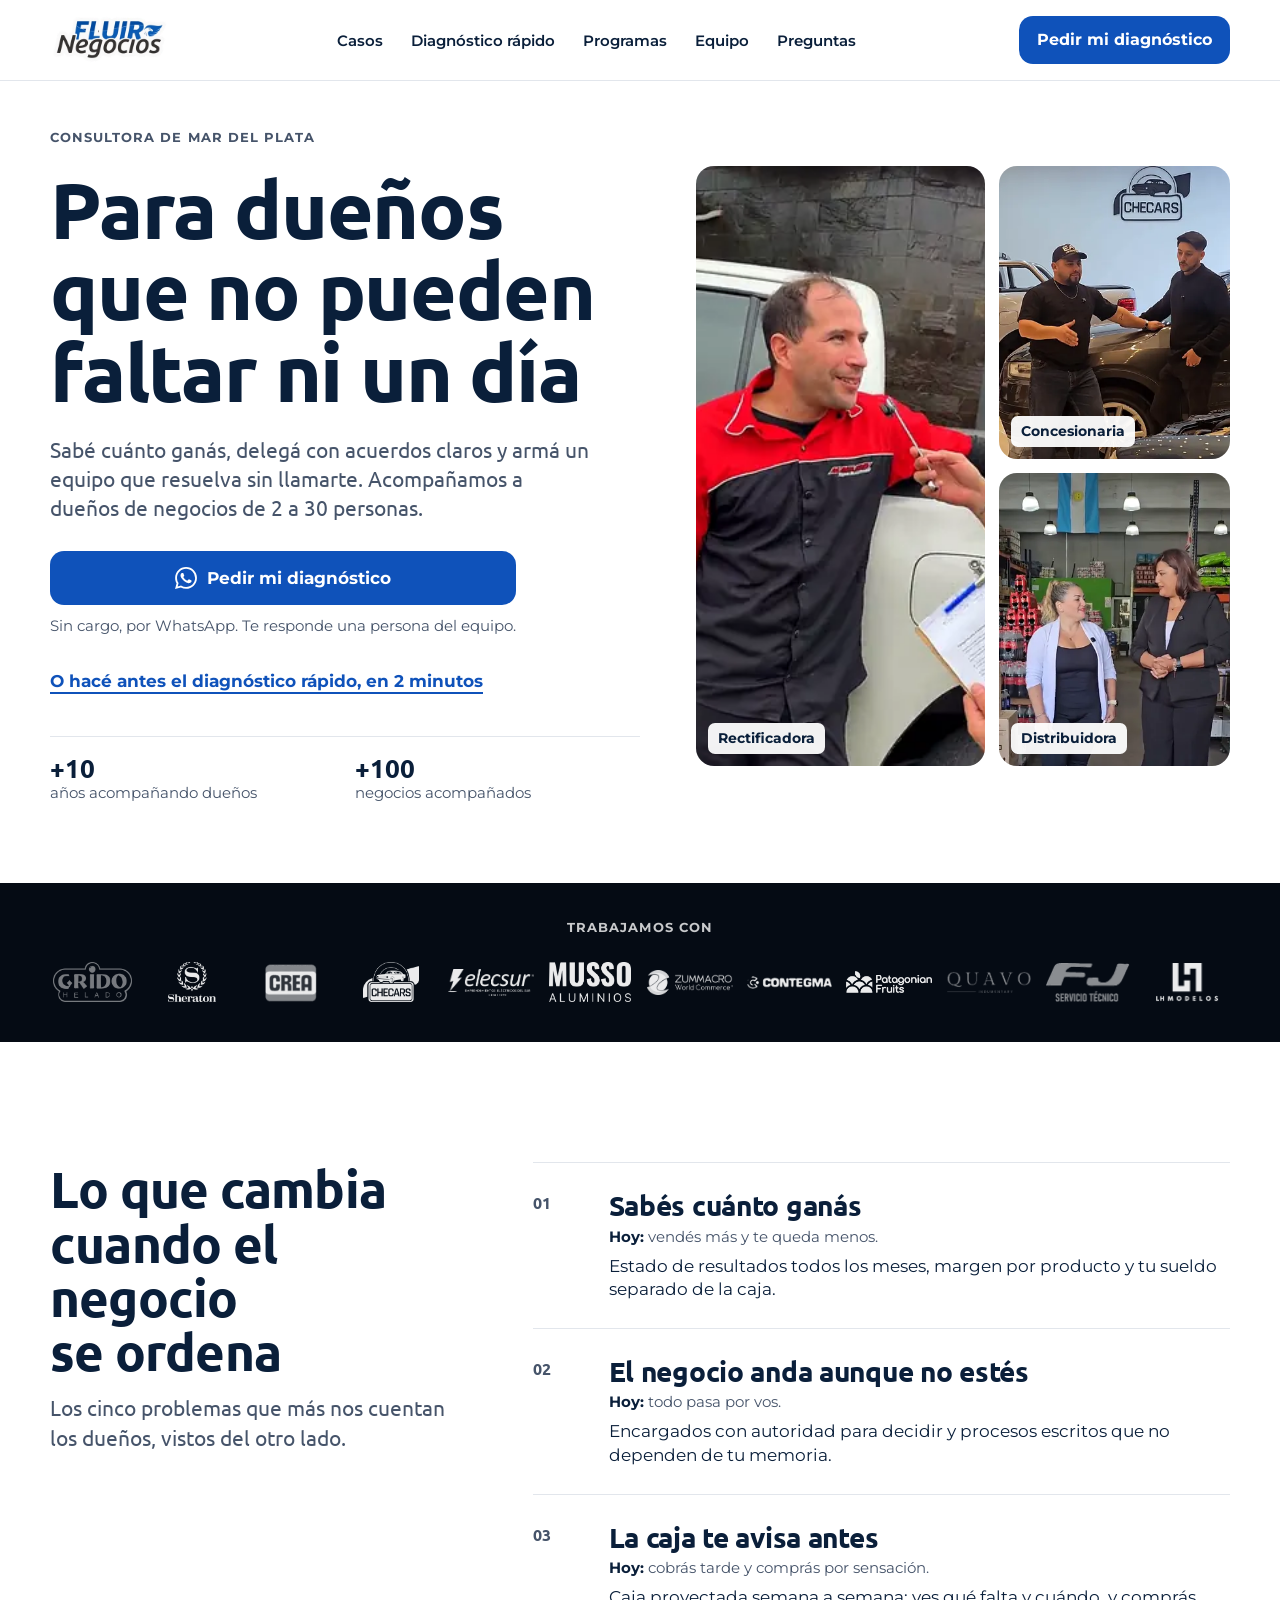
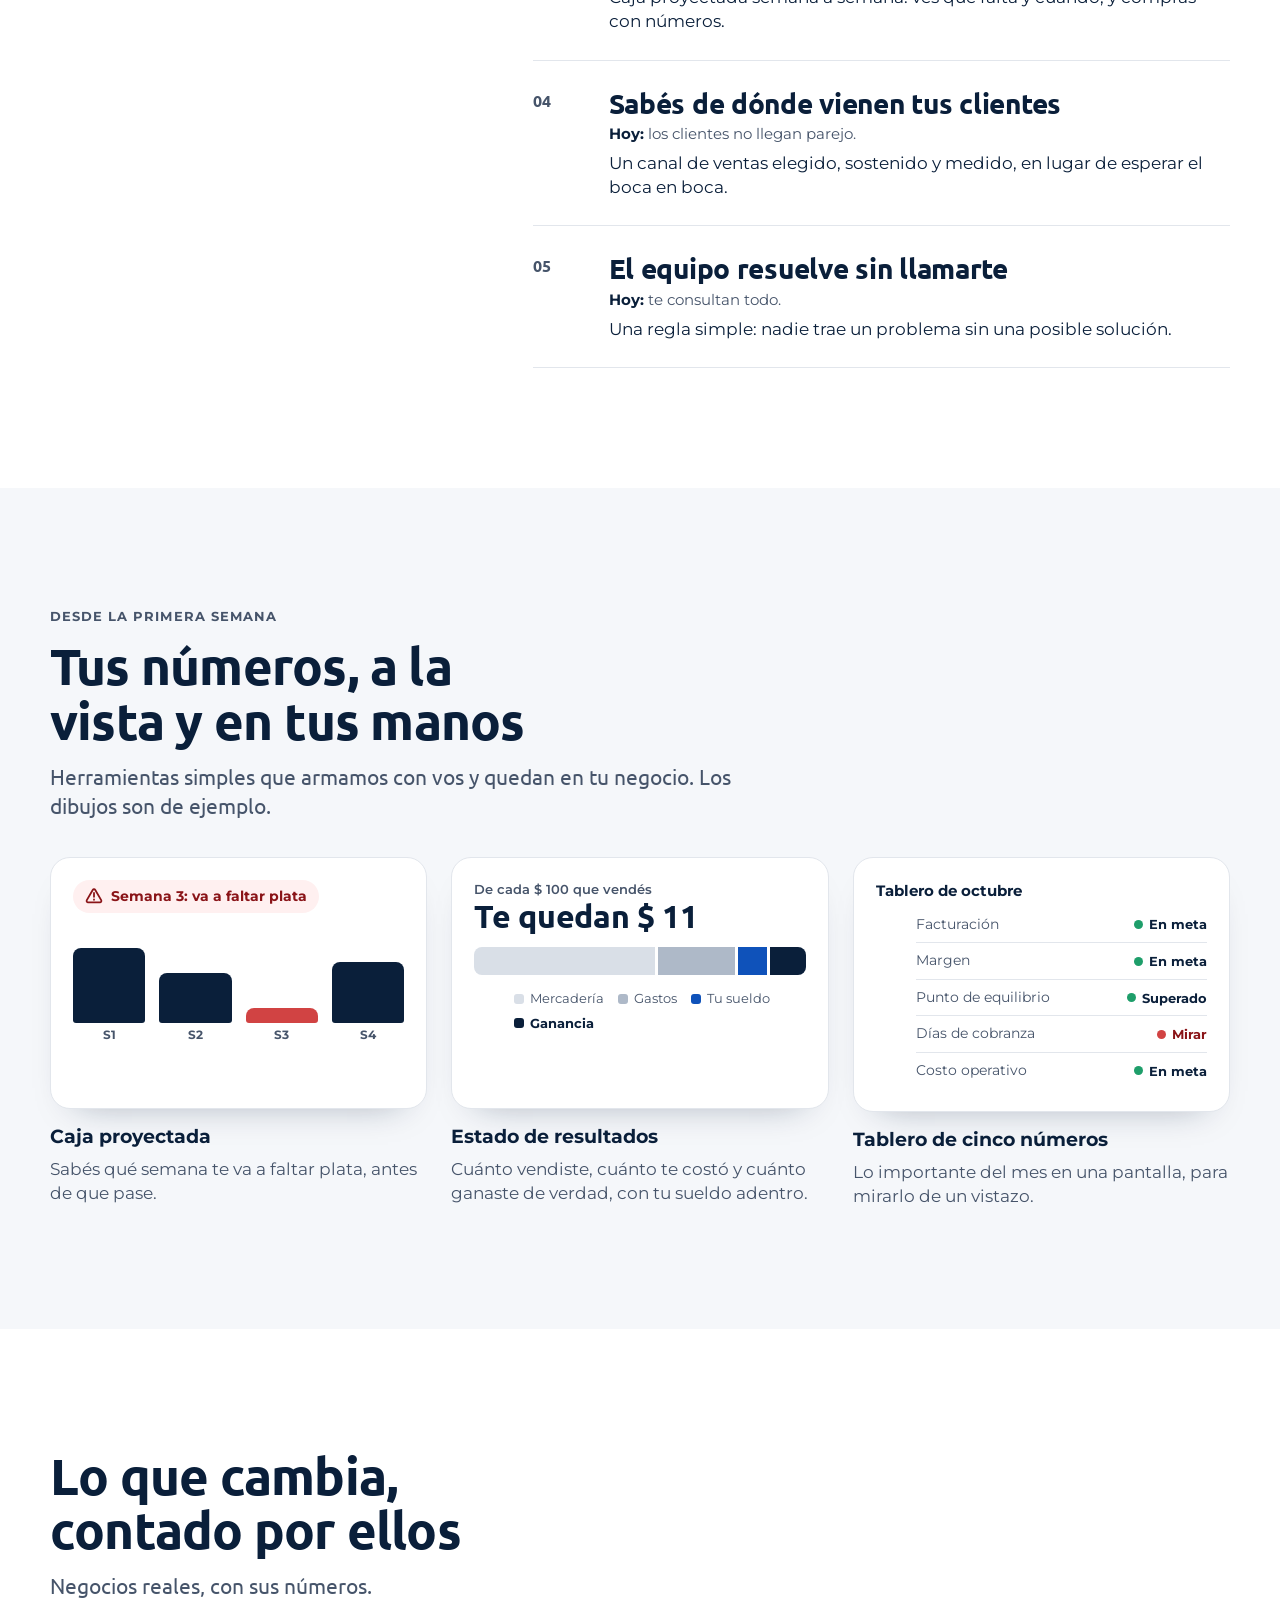
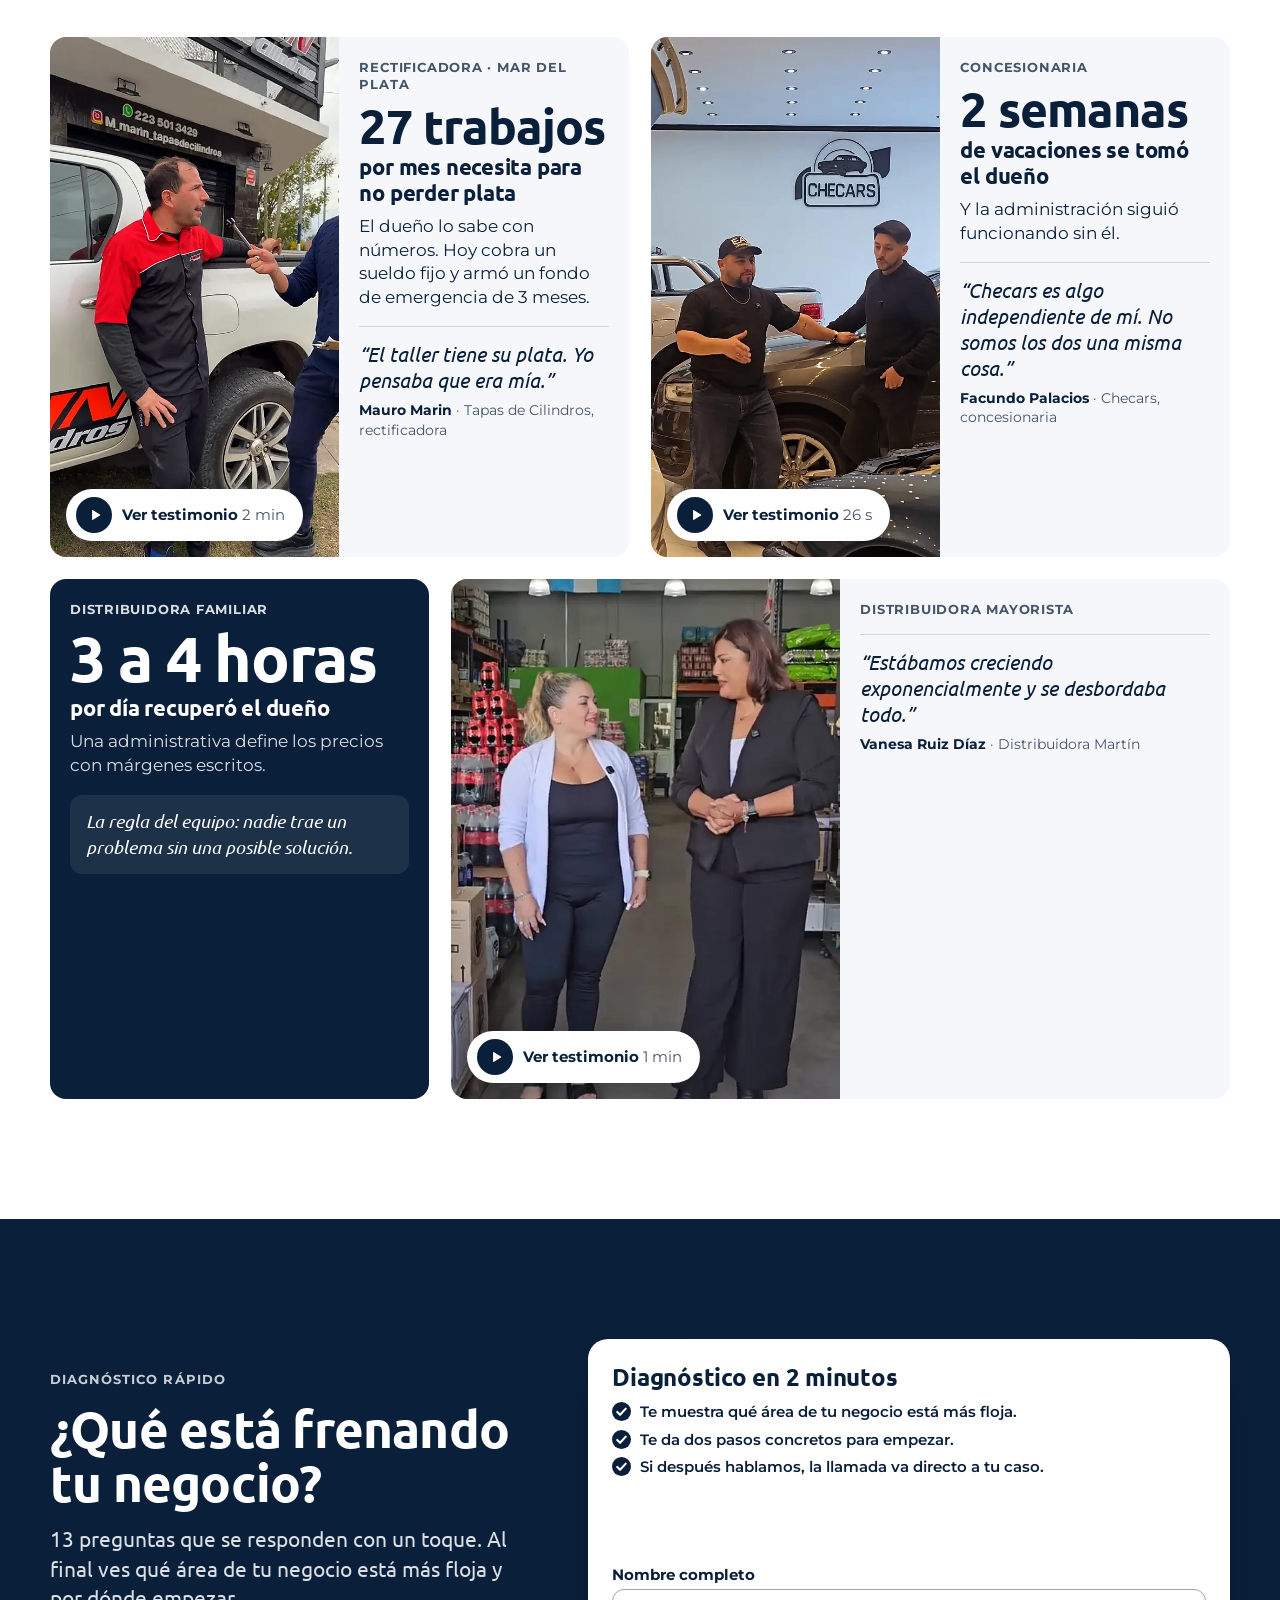
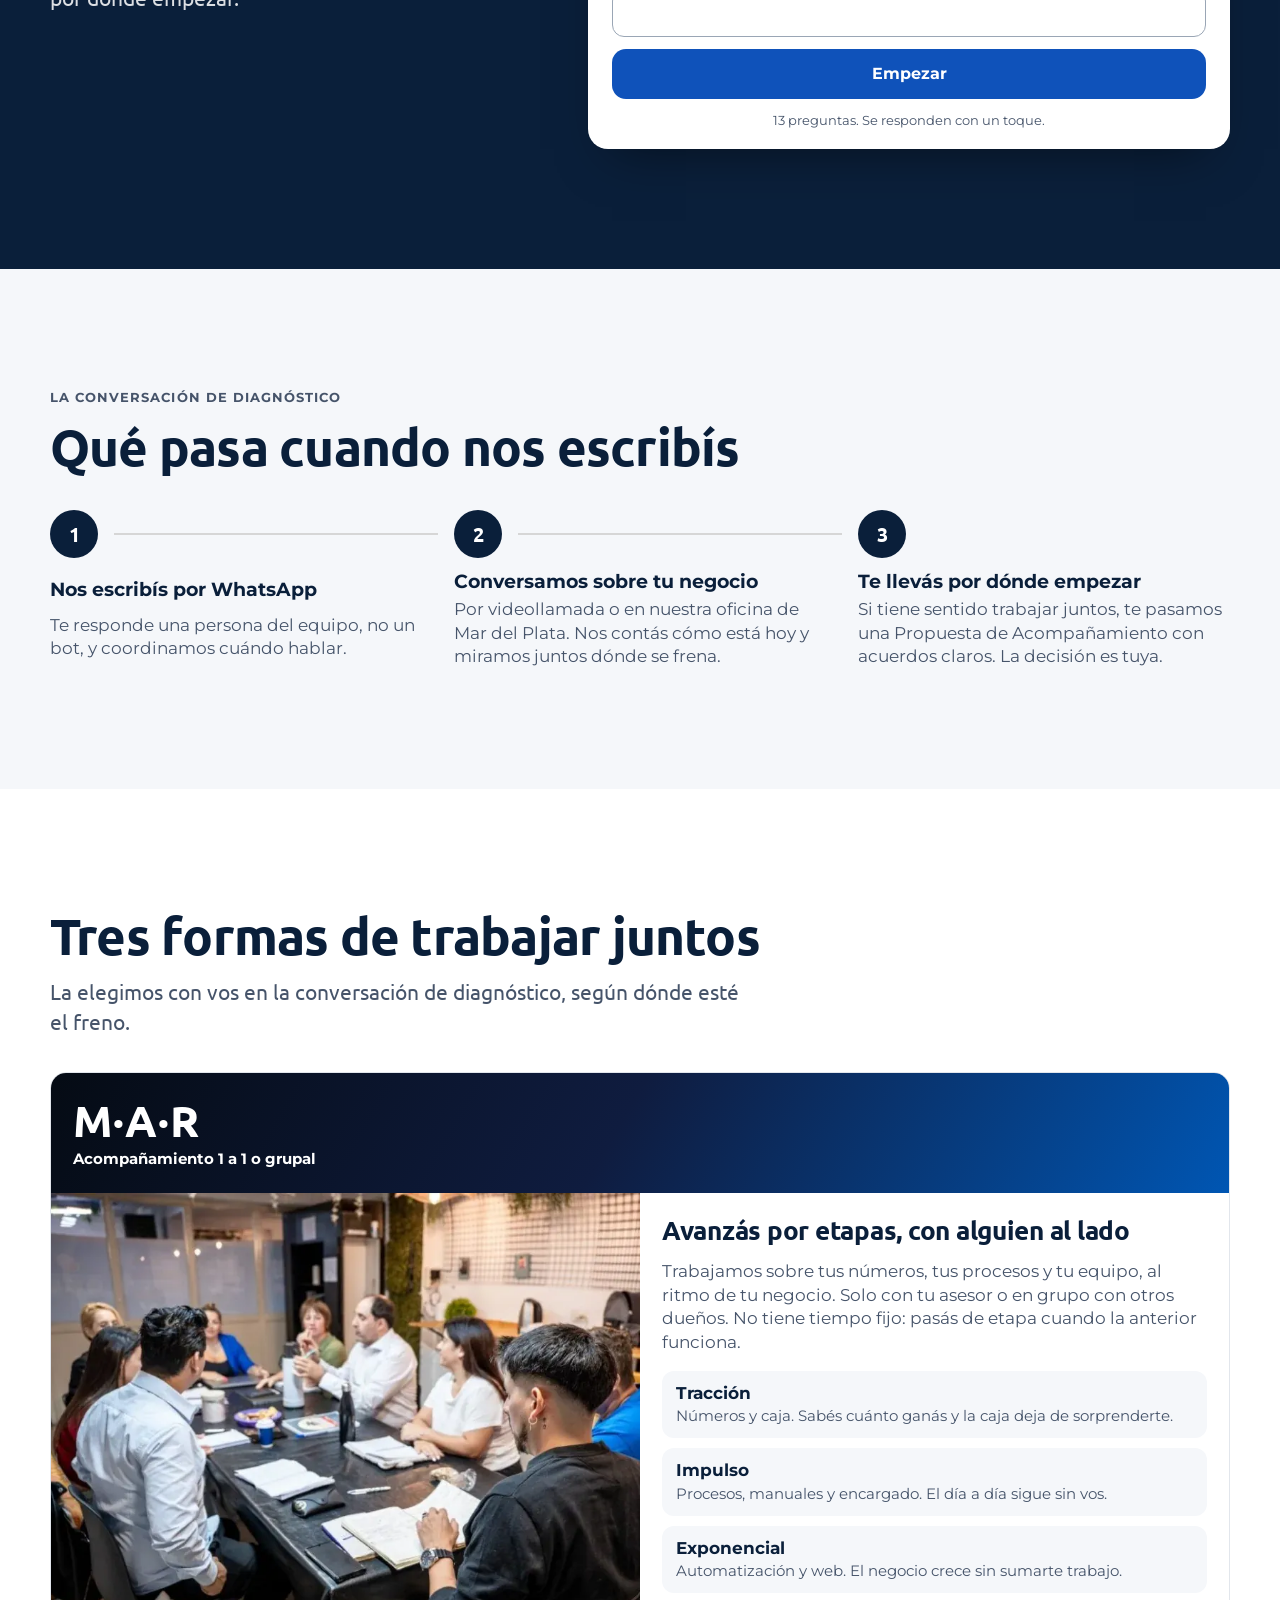
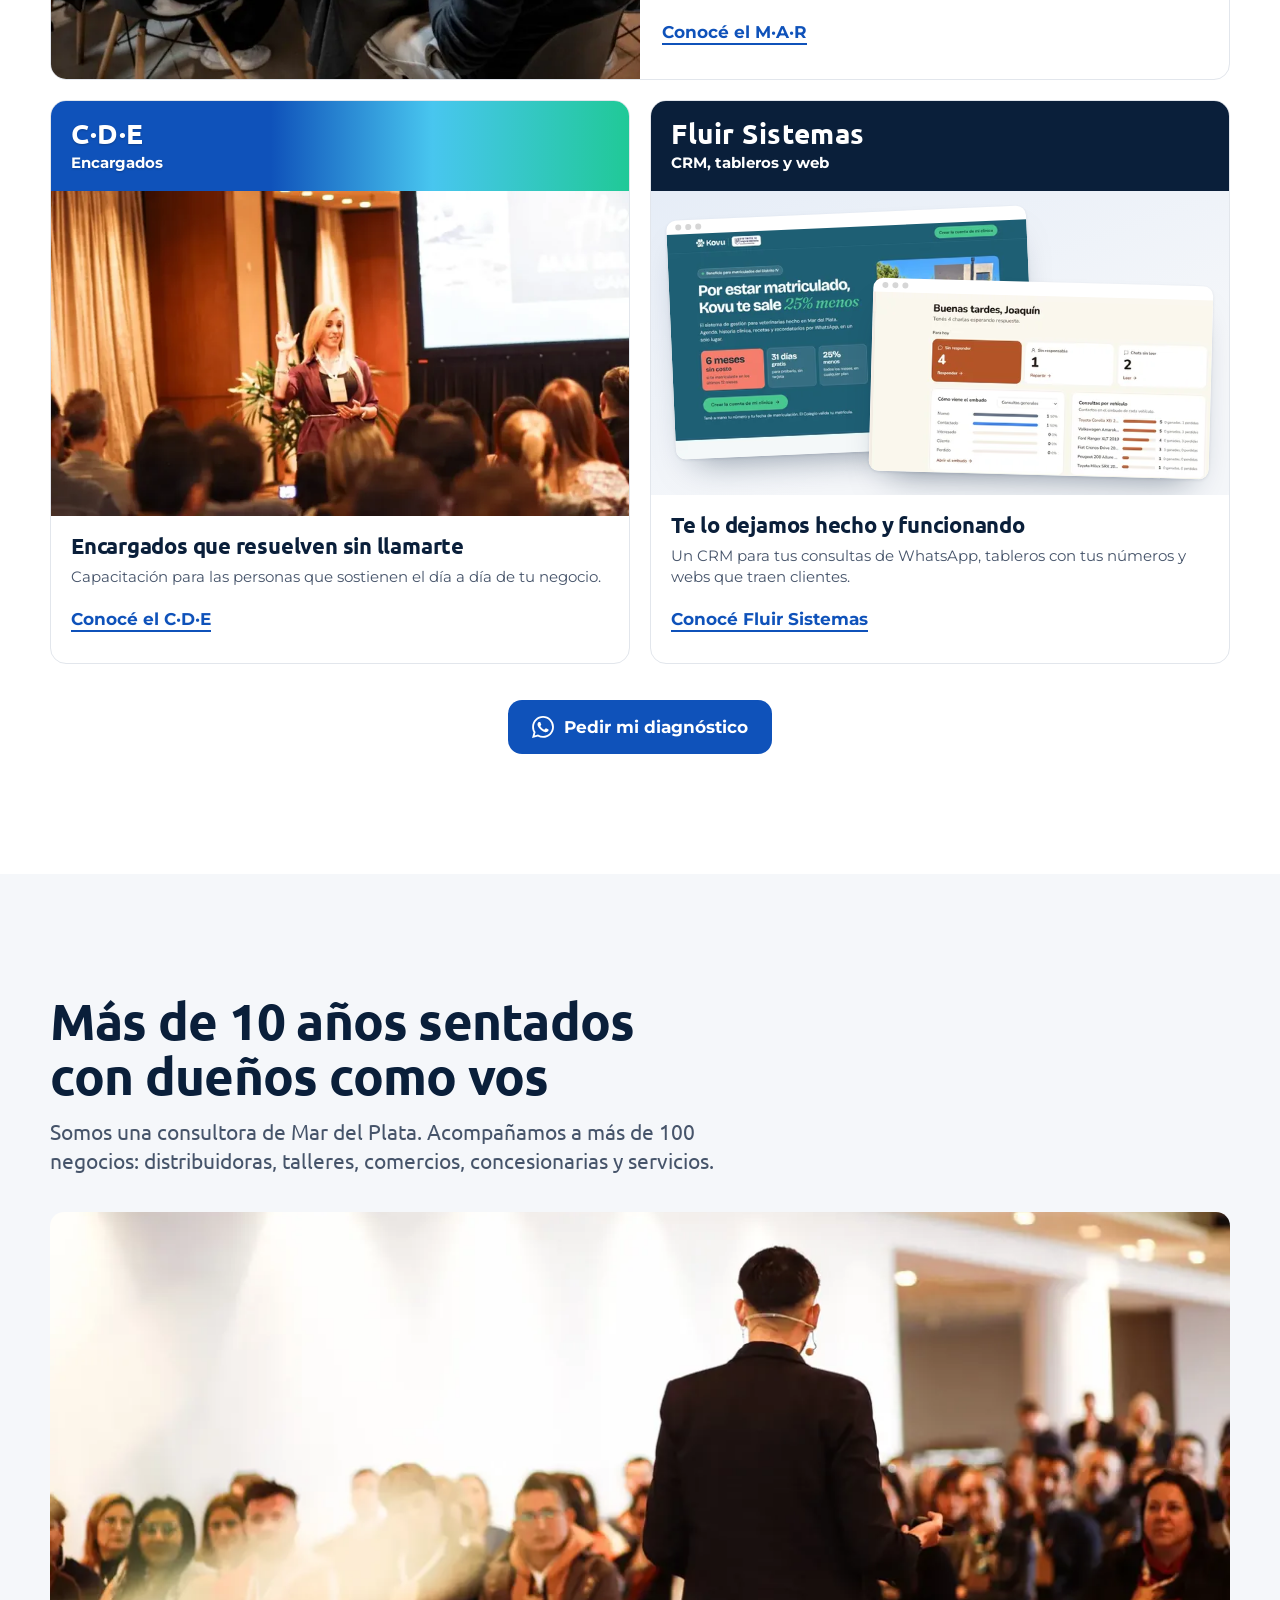
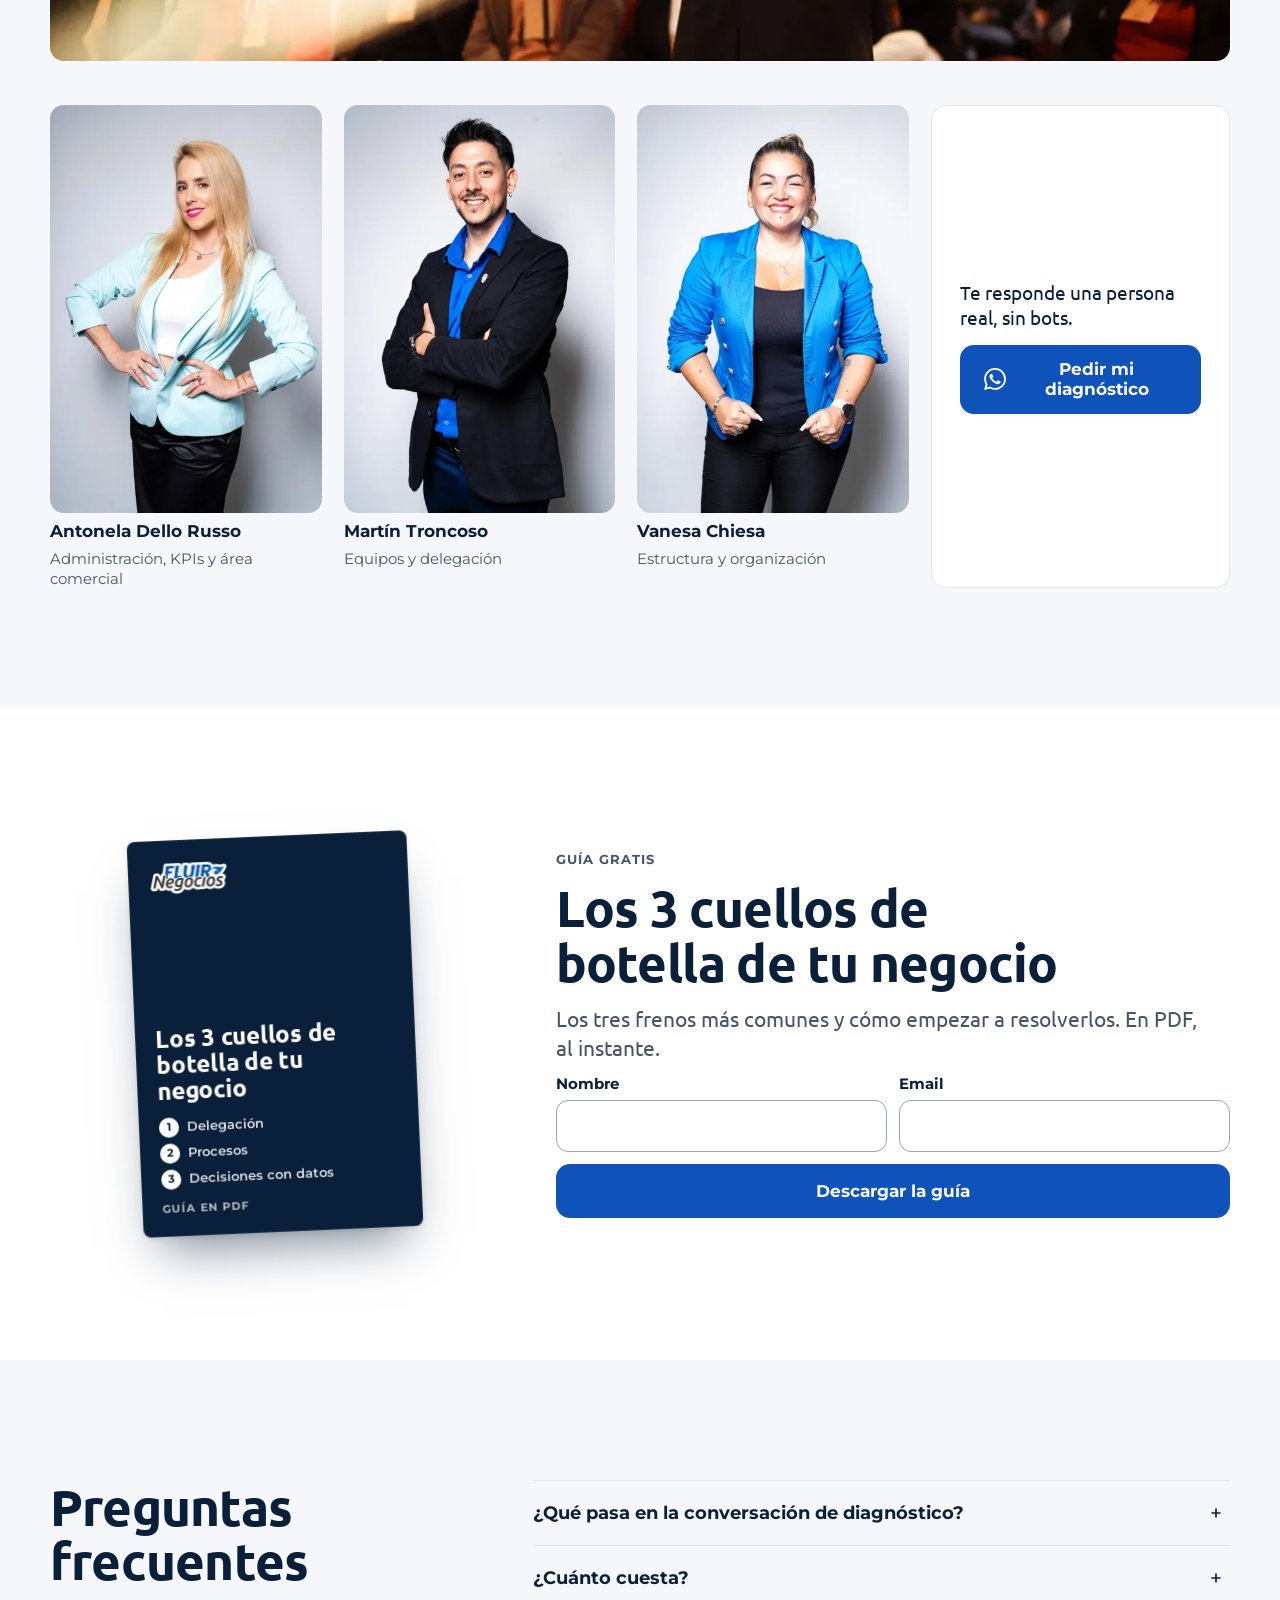
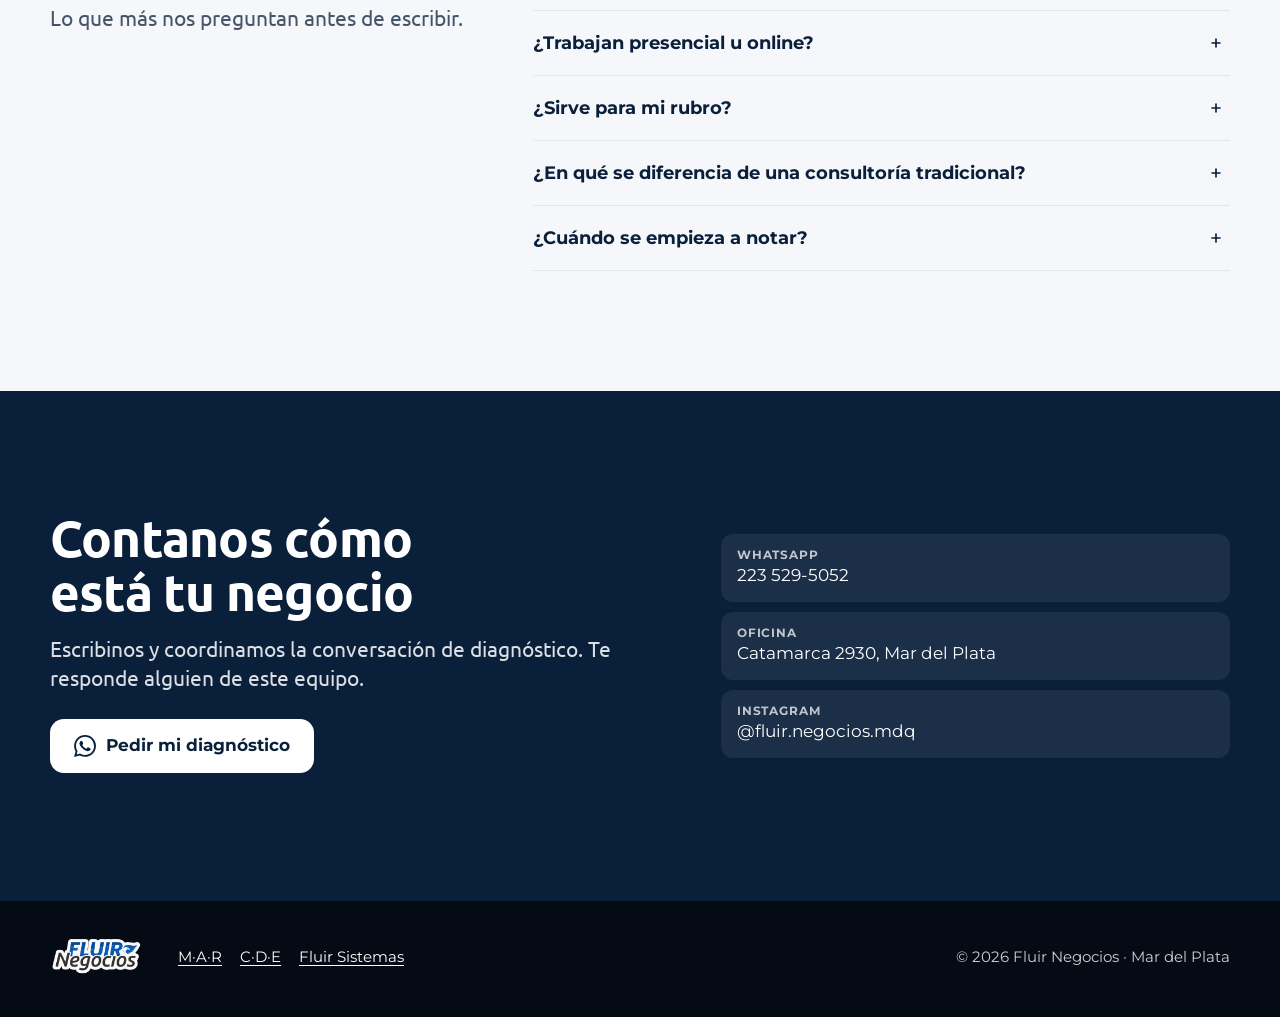
==== commit d1bd94cb: "Rol de Antonela: Administración, KPIs y área comercial Co-Authored-By: Claude Opus 5.5 <noreply@anth" ====
--- a/index.html
+++ b/index.html
@@ -502,7 +502,7 @@
       <ul class="equipo" role="list">
         <li class="persona">
           <img src="./assets/img/equipo-antonela-240.webp" srcset="./assets/img/equipo-antonela-240.webp 240w, ./assets/img/equipo-antonela-453.webp 453w" sizes="(min-width: 1024px) 260px, 30vw" width="453" height="680" alt="Antonela Dello Russo" loading="lazy" decoding="async">
-          <b>Antonela Dello Russo</b><span>Finanzas, KPIs y área comercial</span>
+          <b>Antonela Dello Russo</b><span>Administración, KPIs y área comercial</span>
         </li>
         <li class="persona">
           <img src="./assets/img/equipo-martin-240.webp" srcset="./assets/img/equipo-martin-240.webp 240w, ./assets/img/equipo-martin-453.webp 453w" sizes="(min-width: 1024px) 260px, 30vw" width="453" height="680" alt="Martín Troncoso" loading="lazy" decoding="async">
